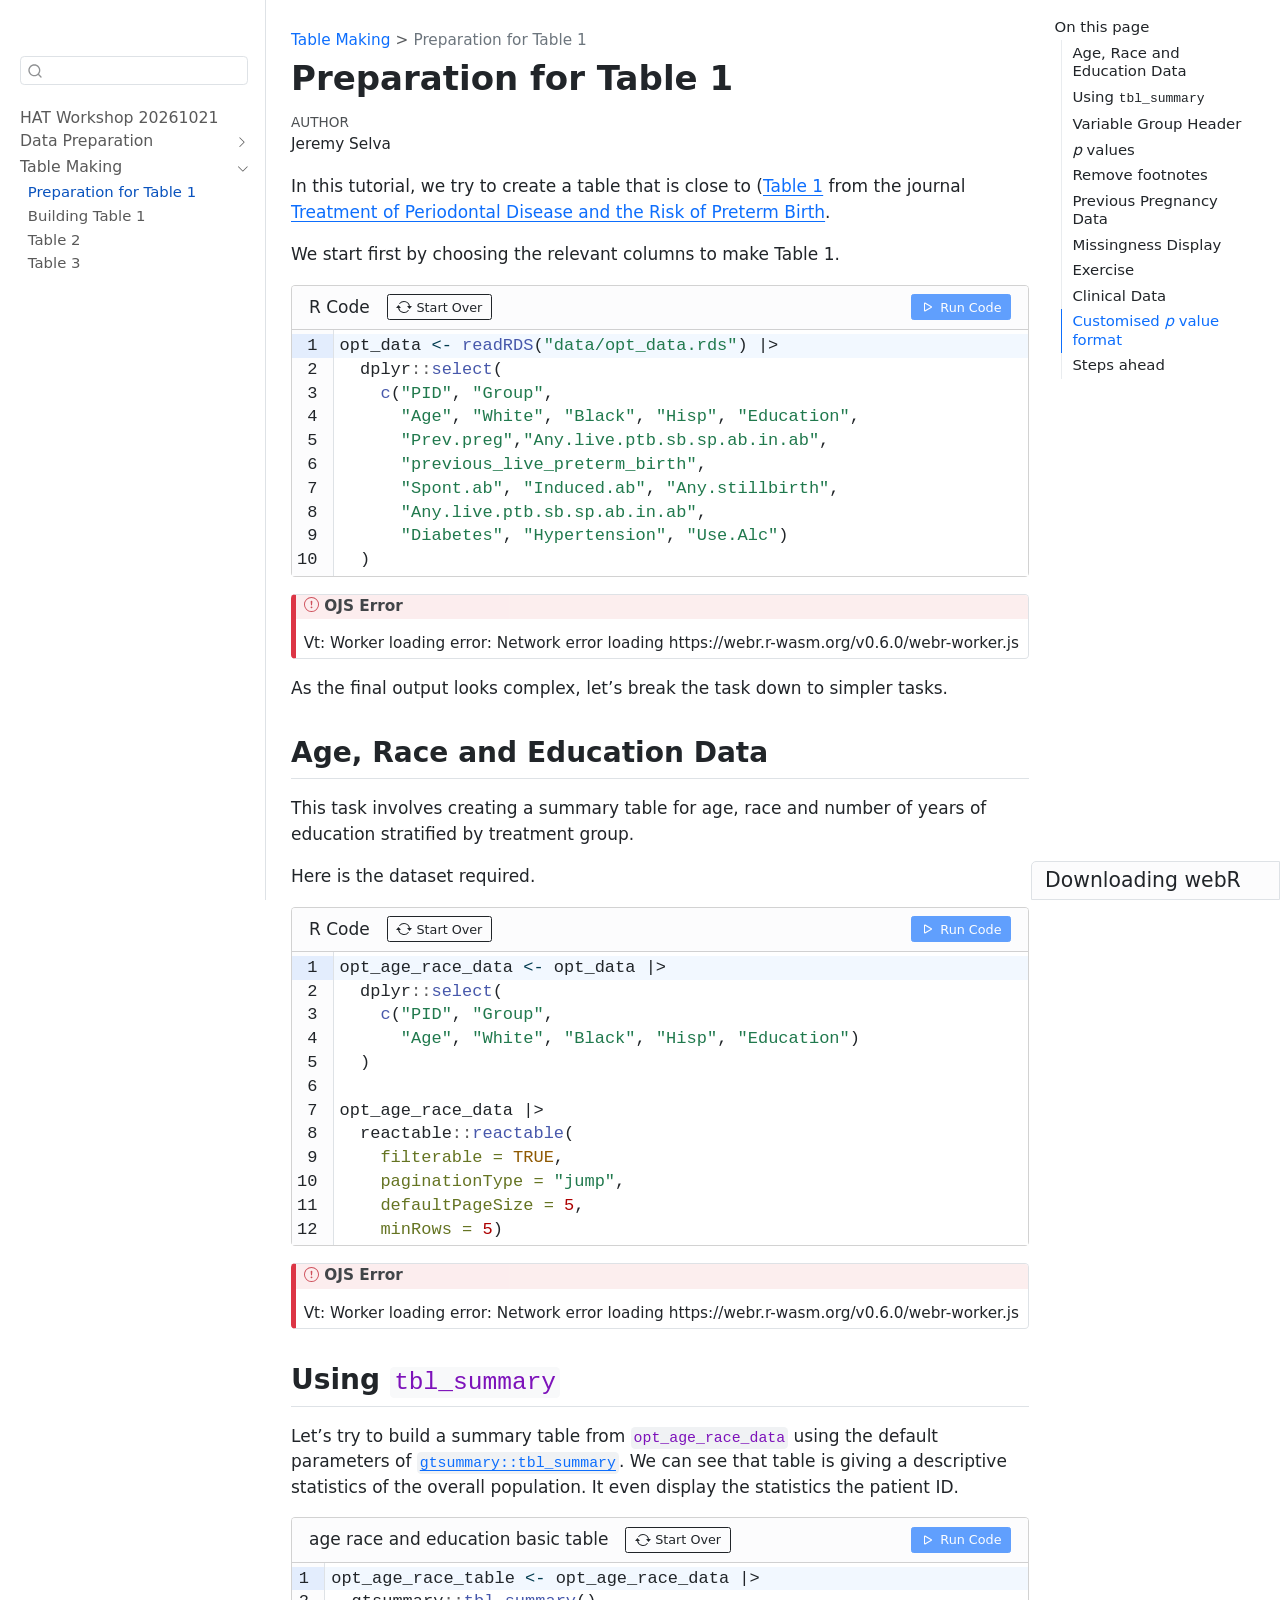
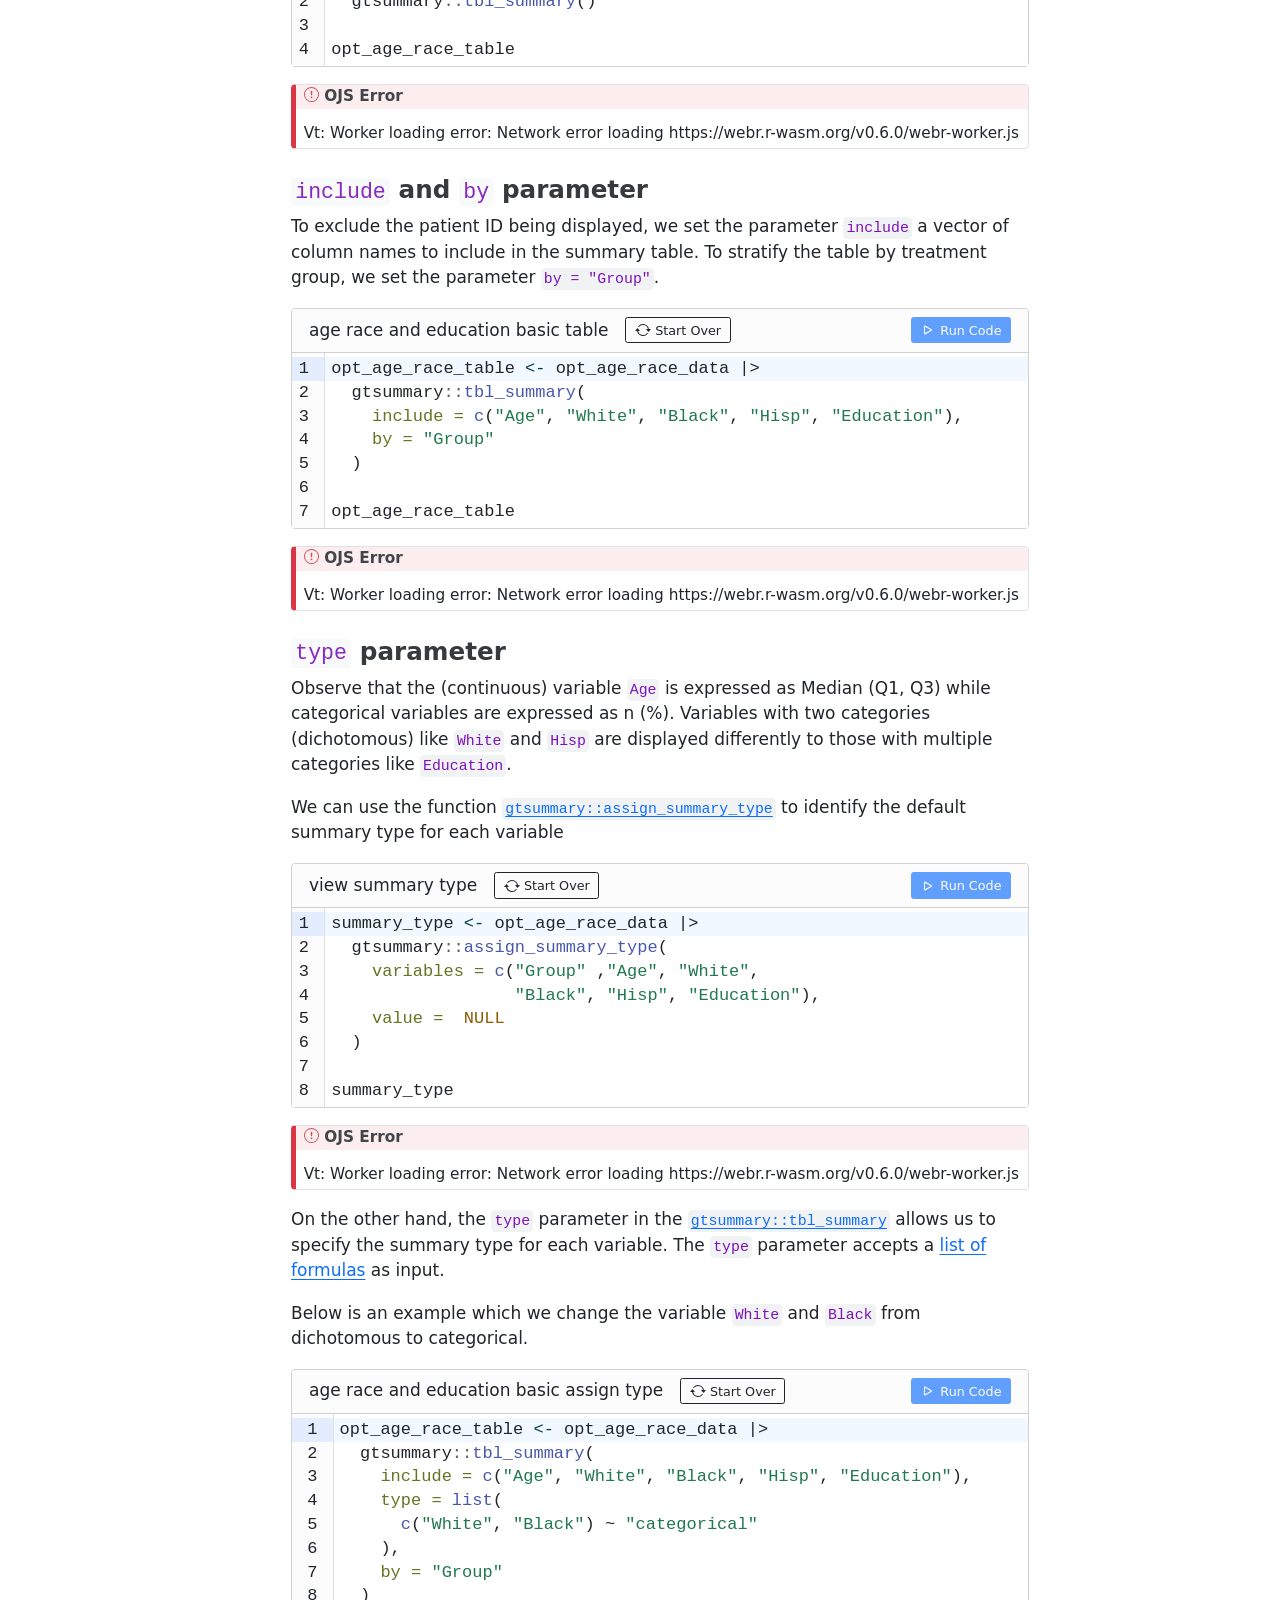
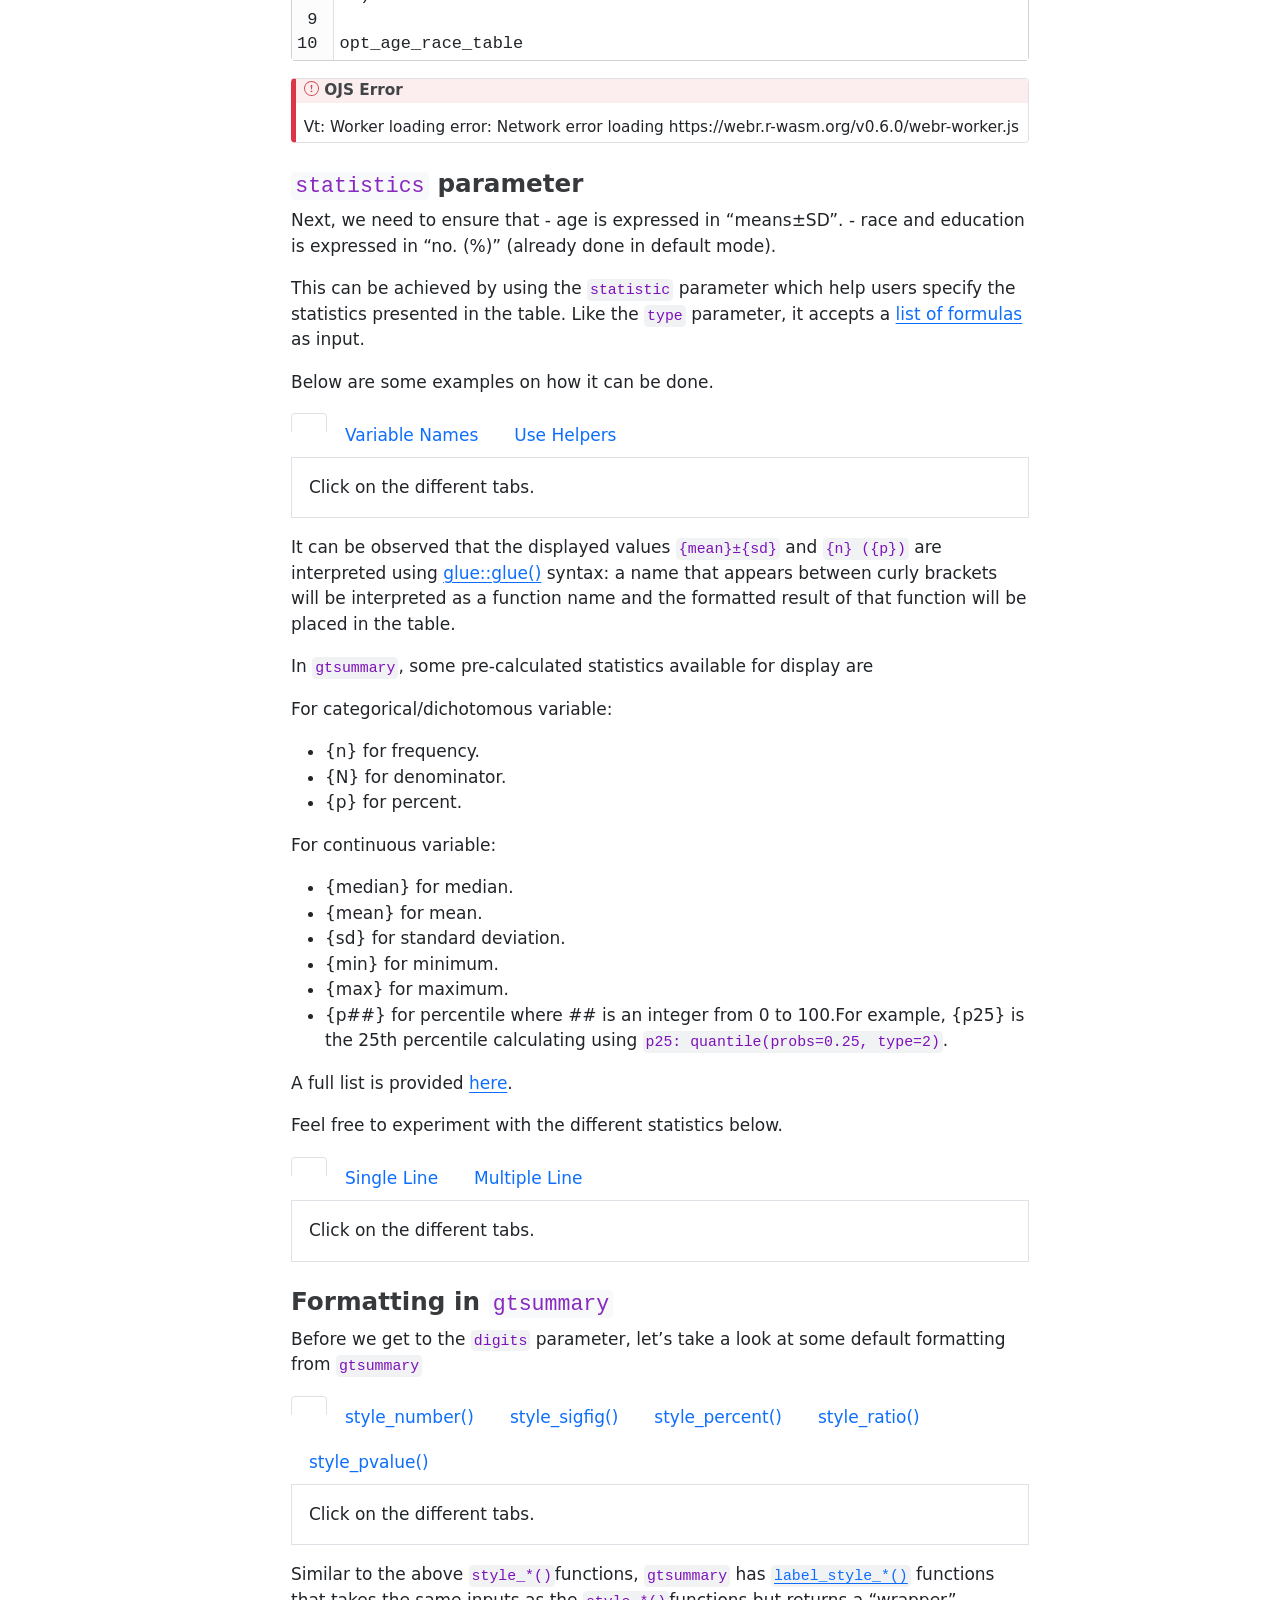
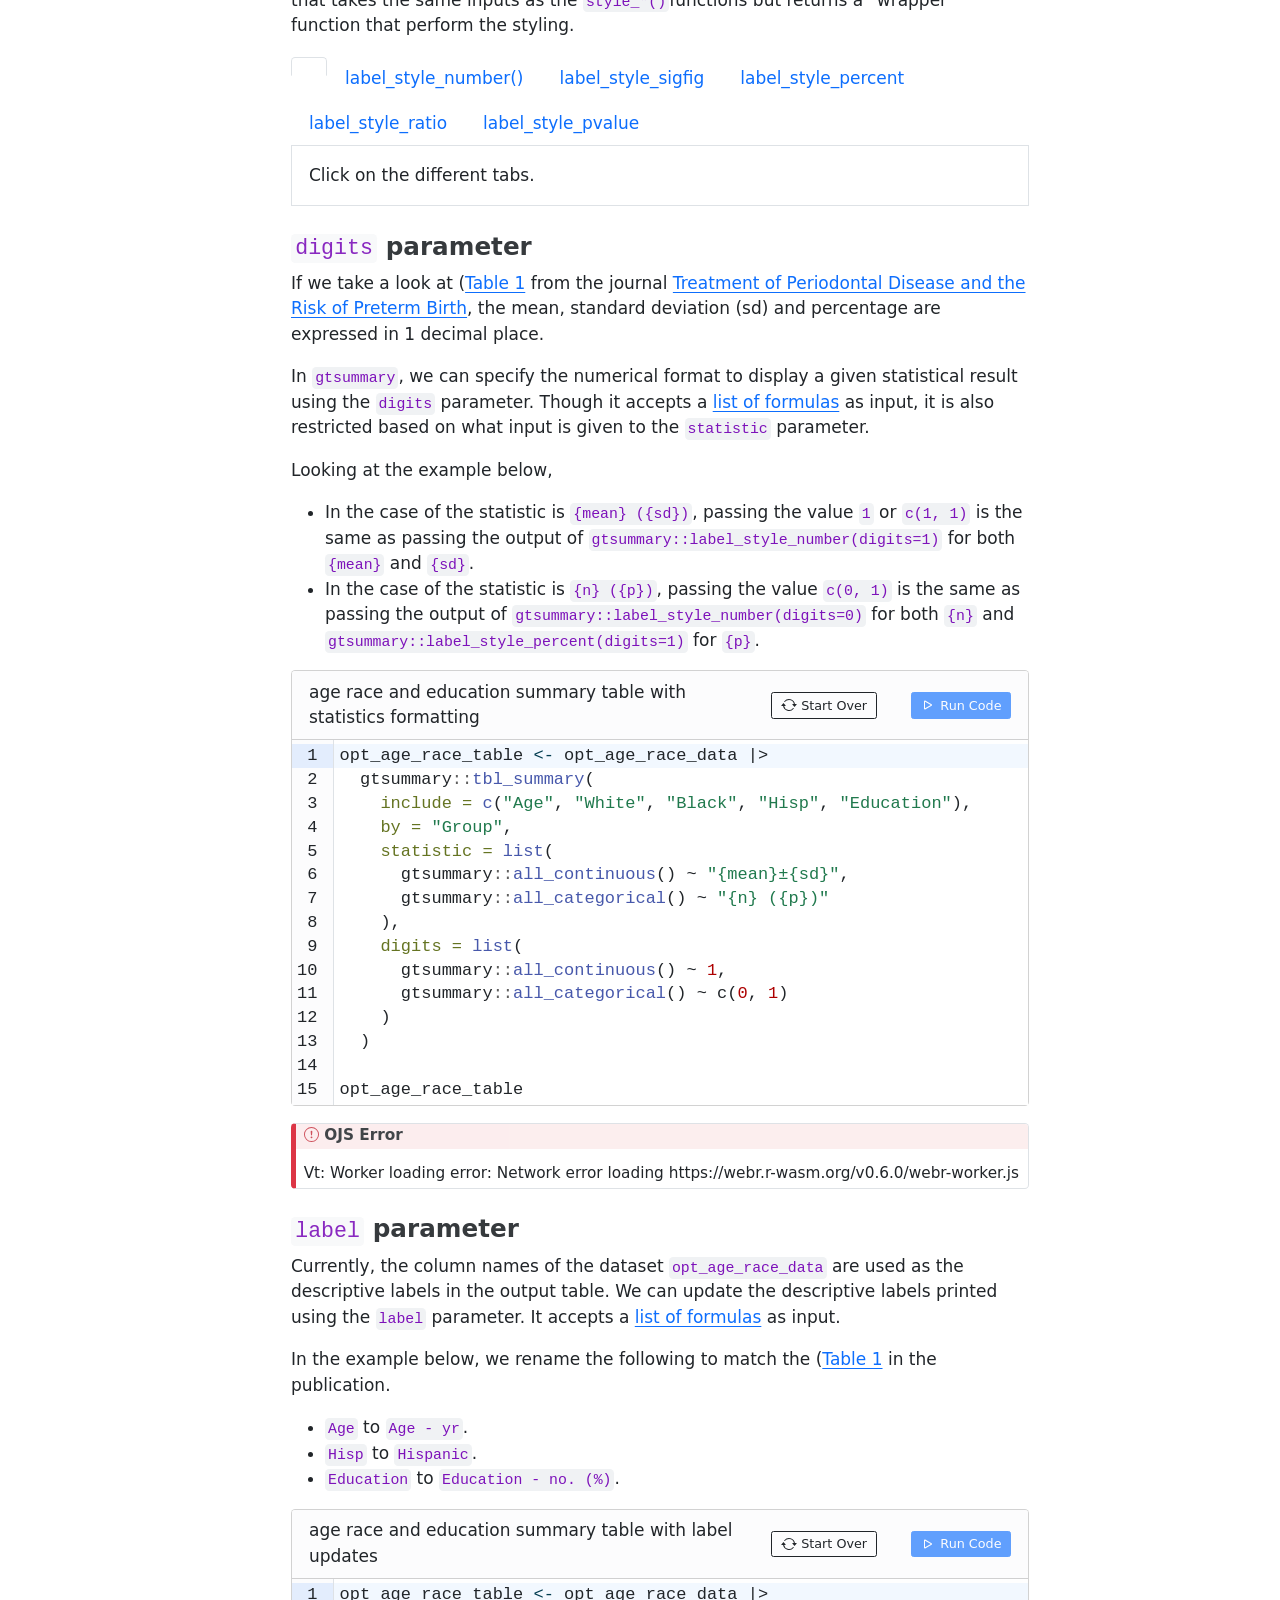
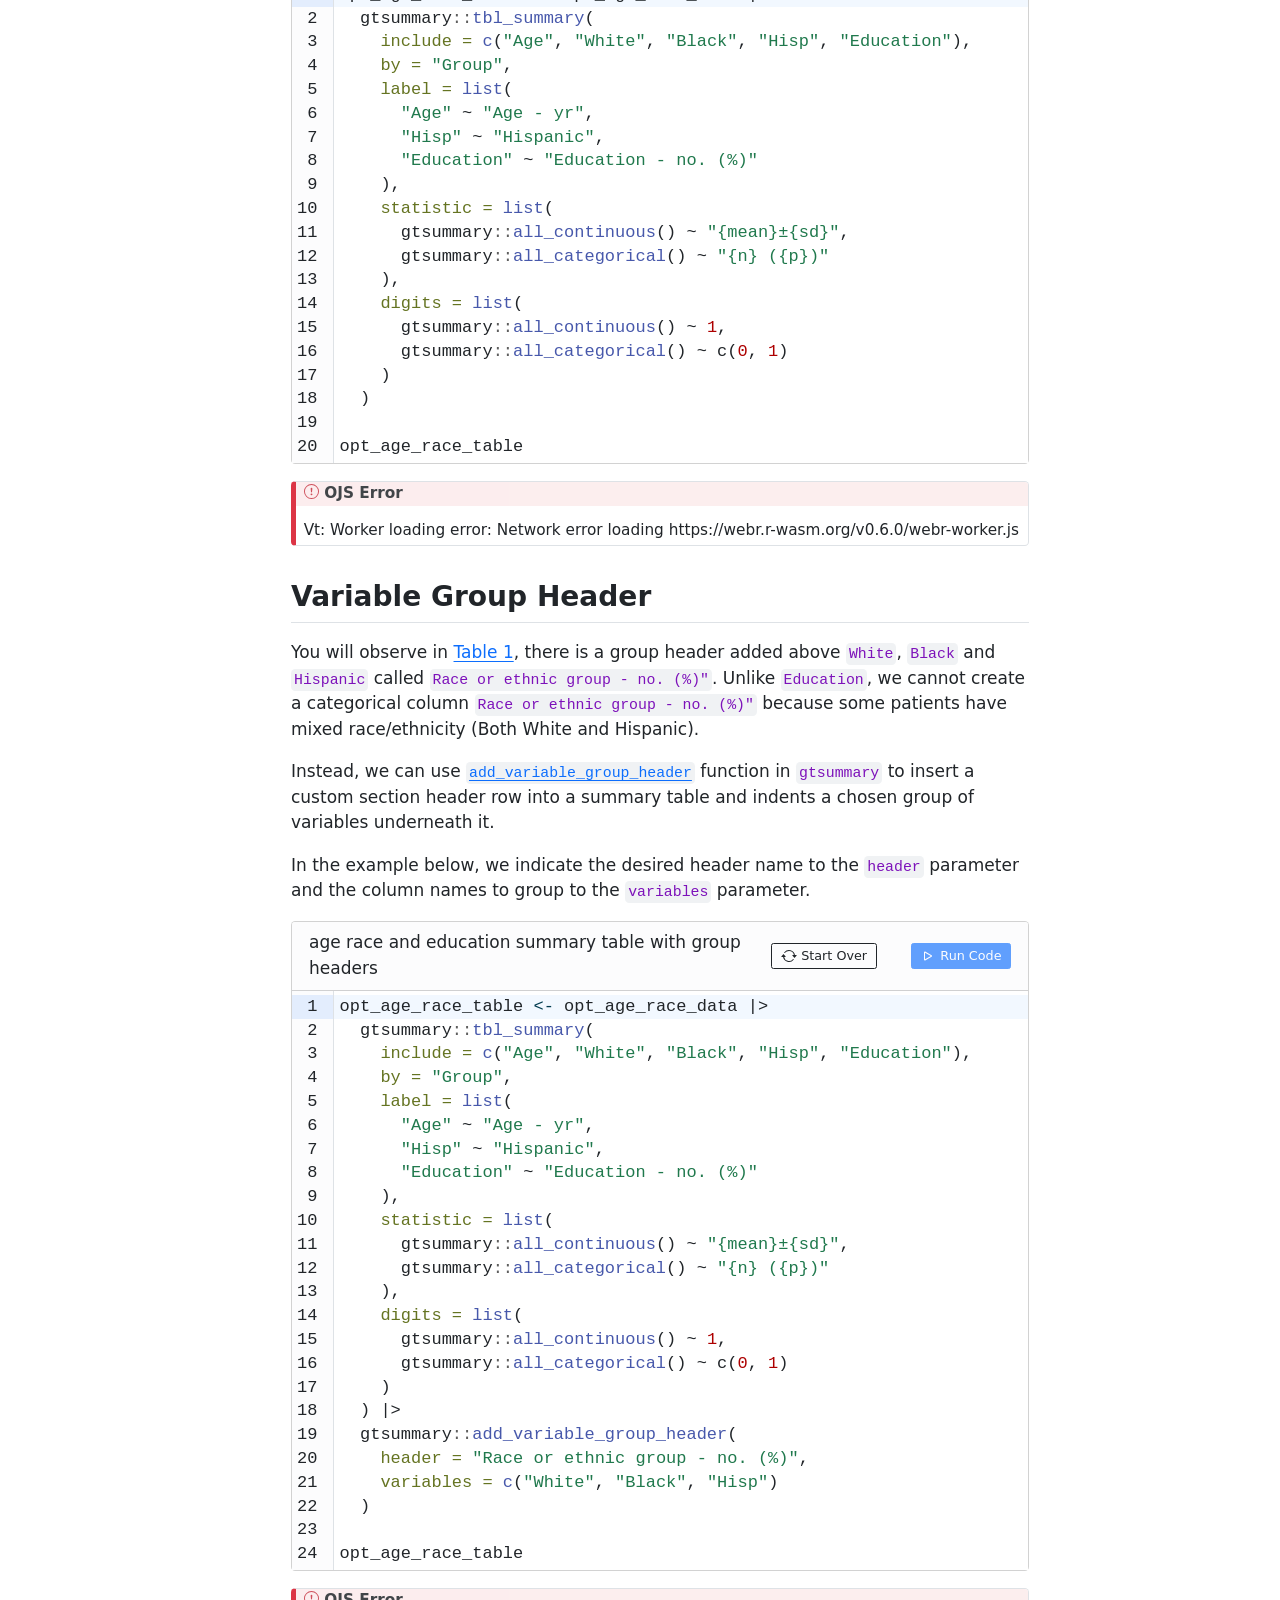
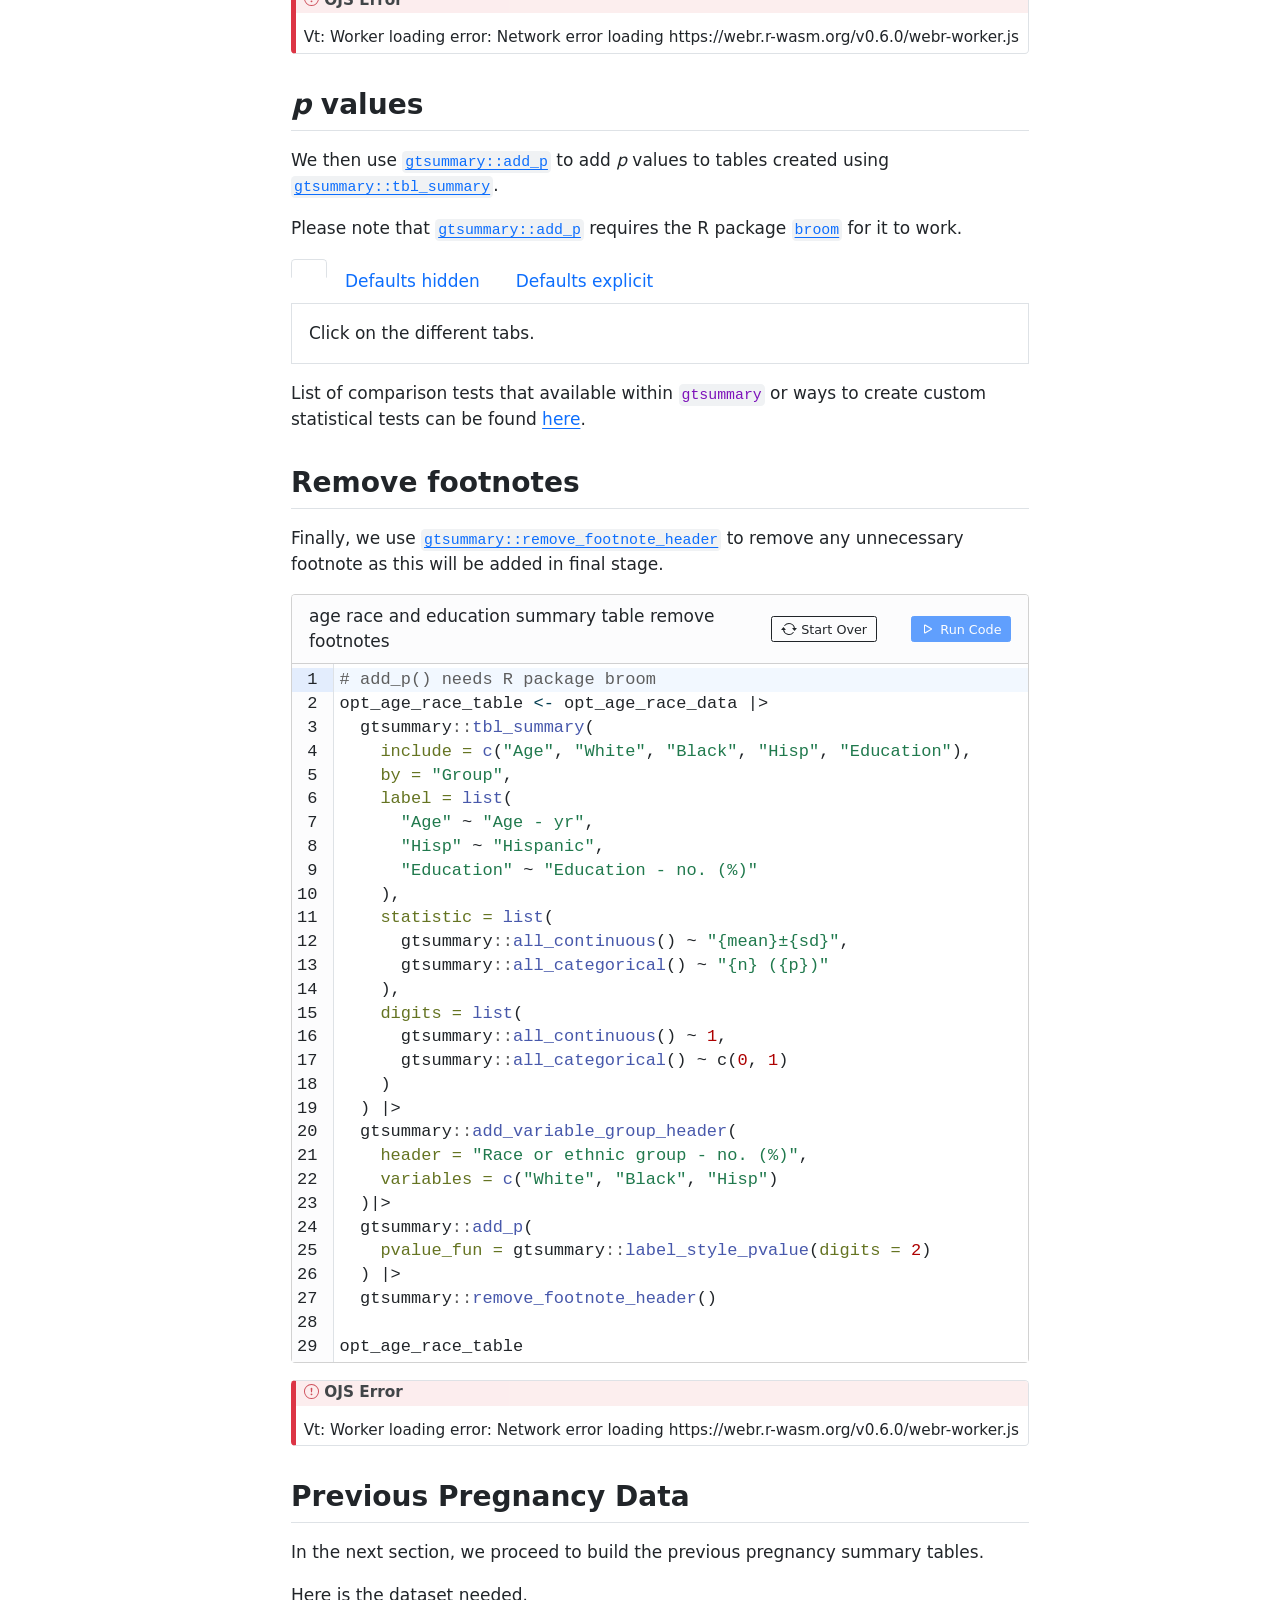
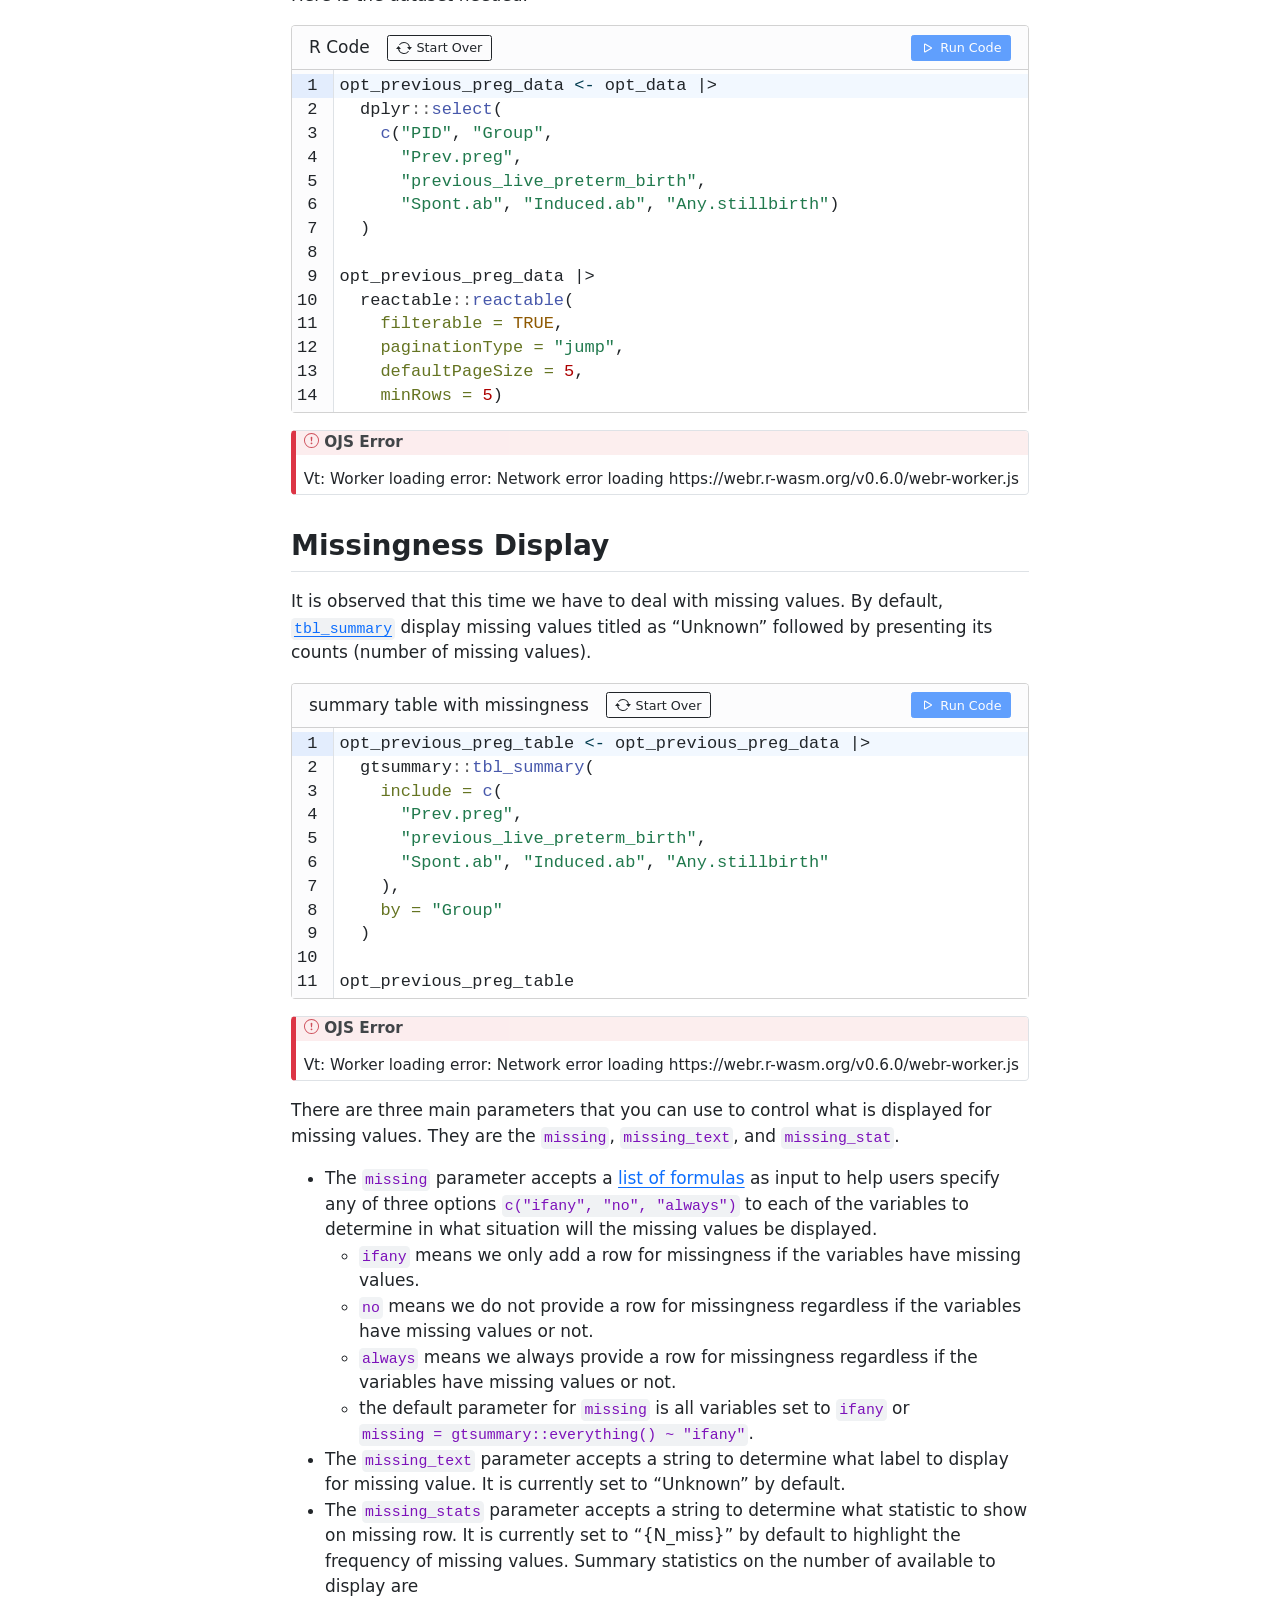
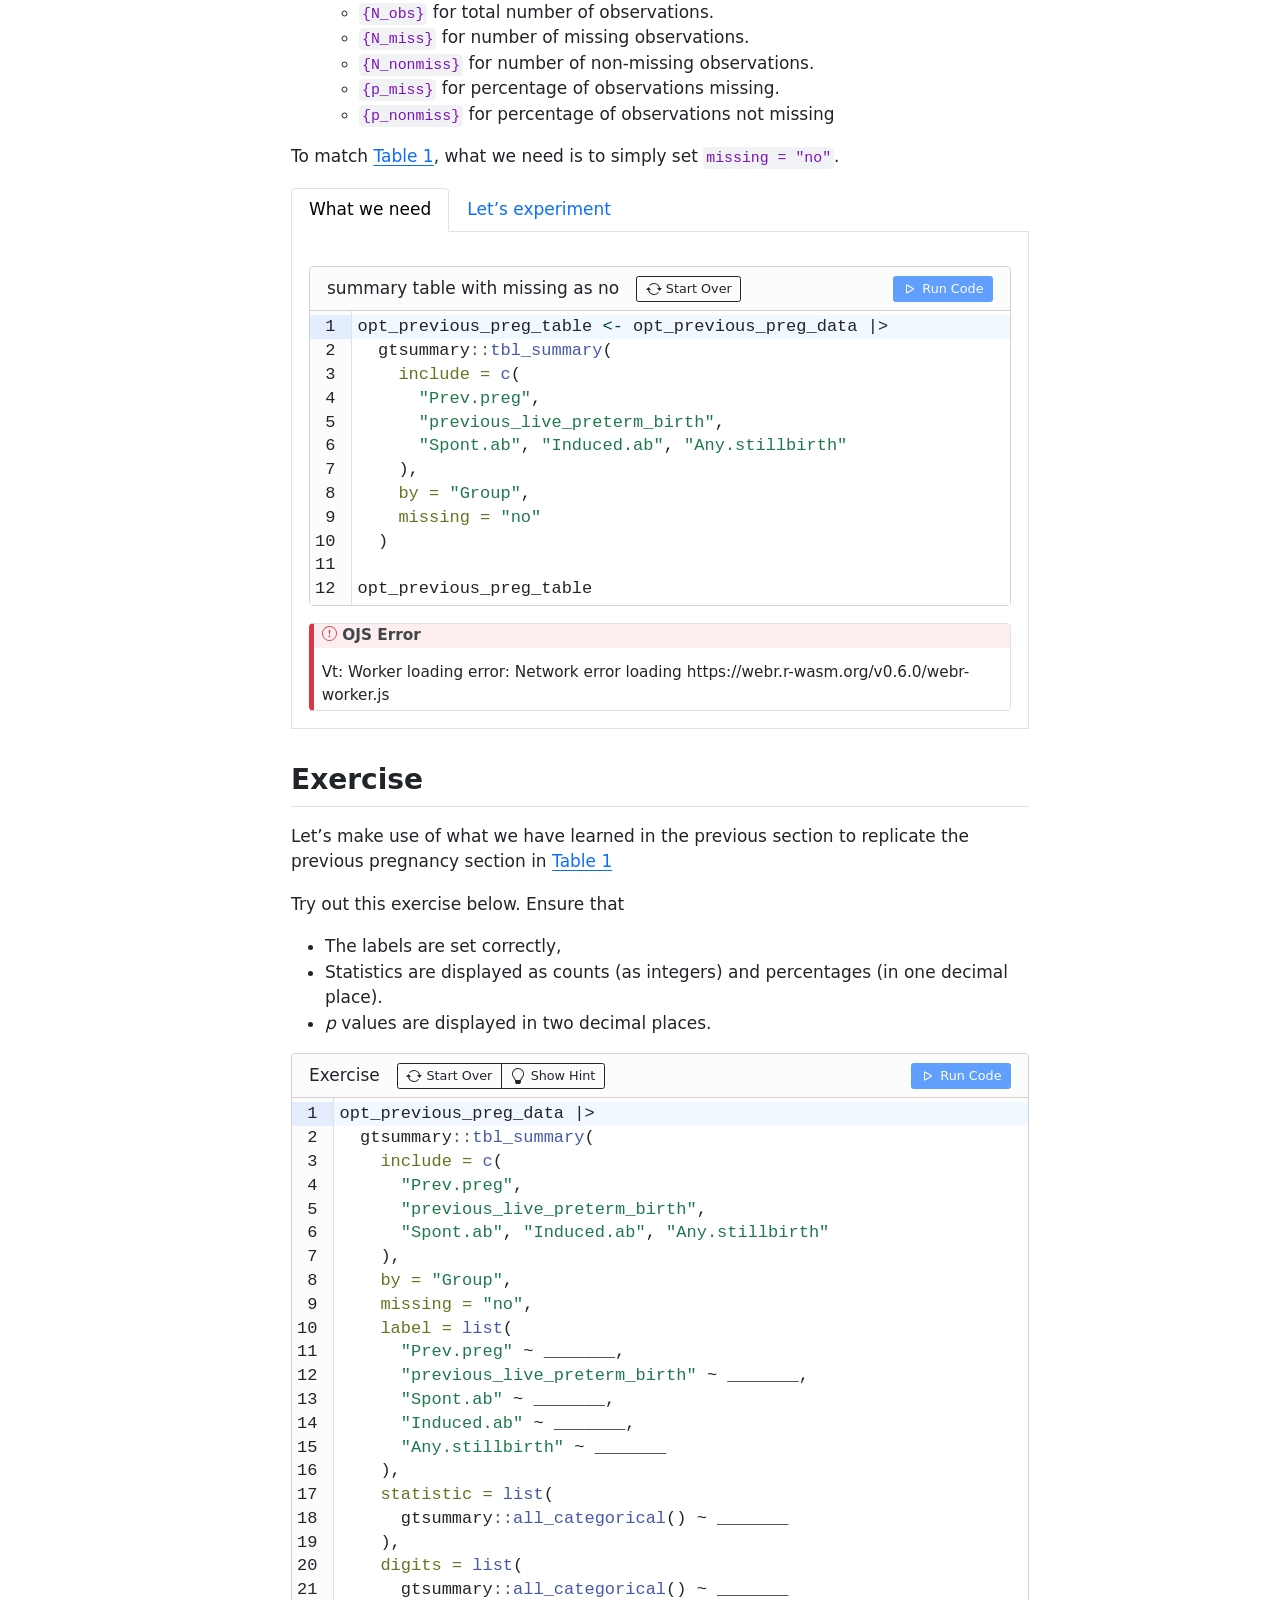
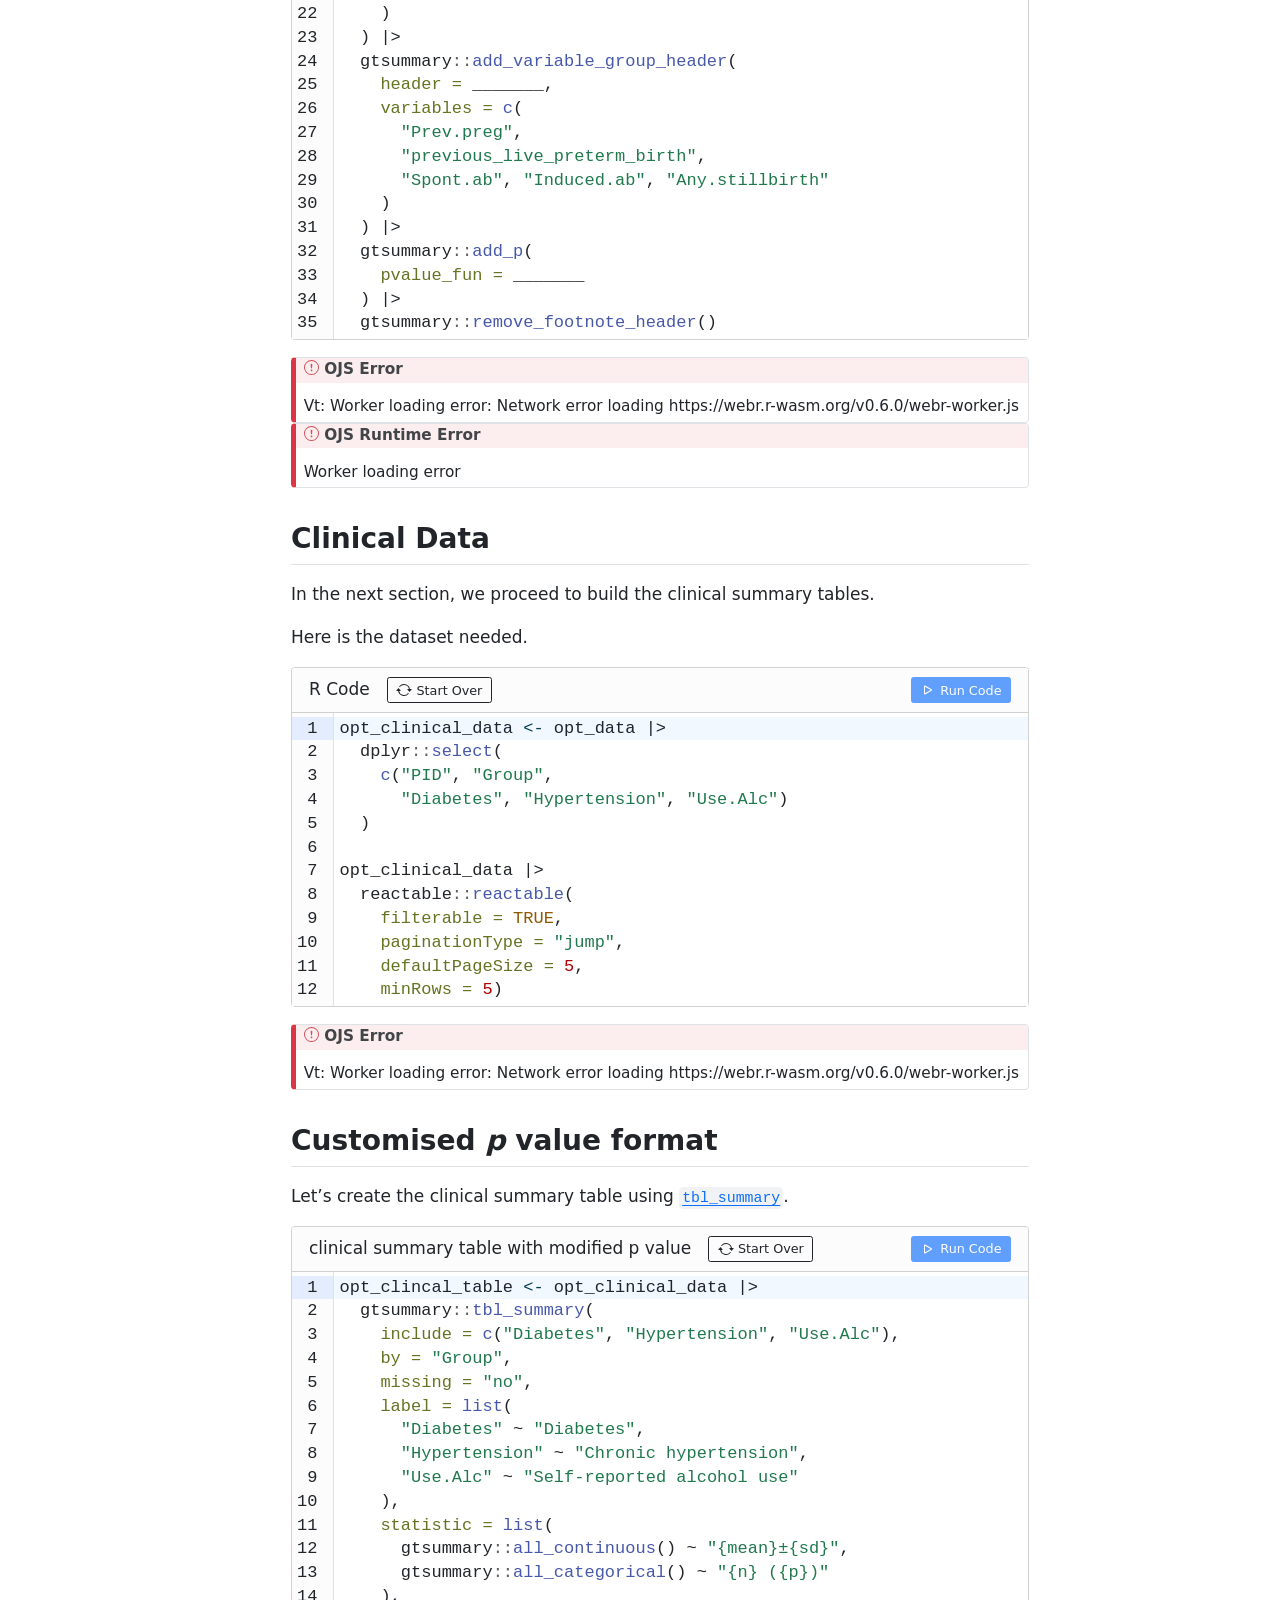
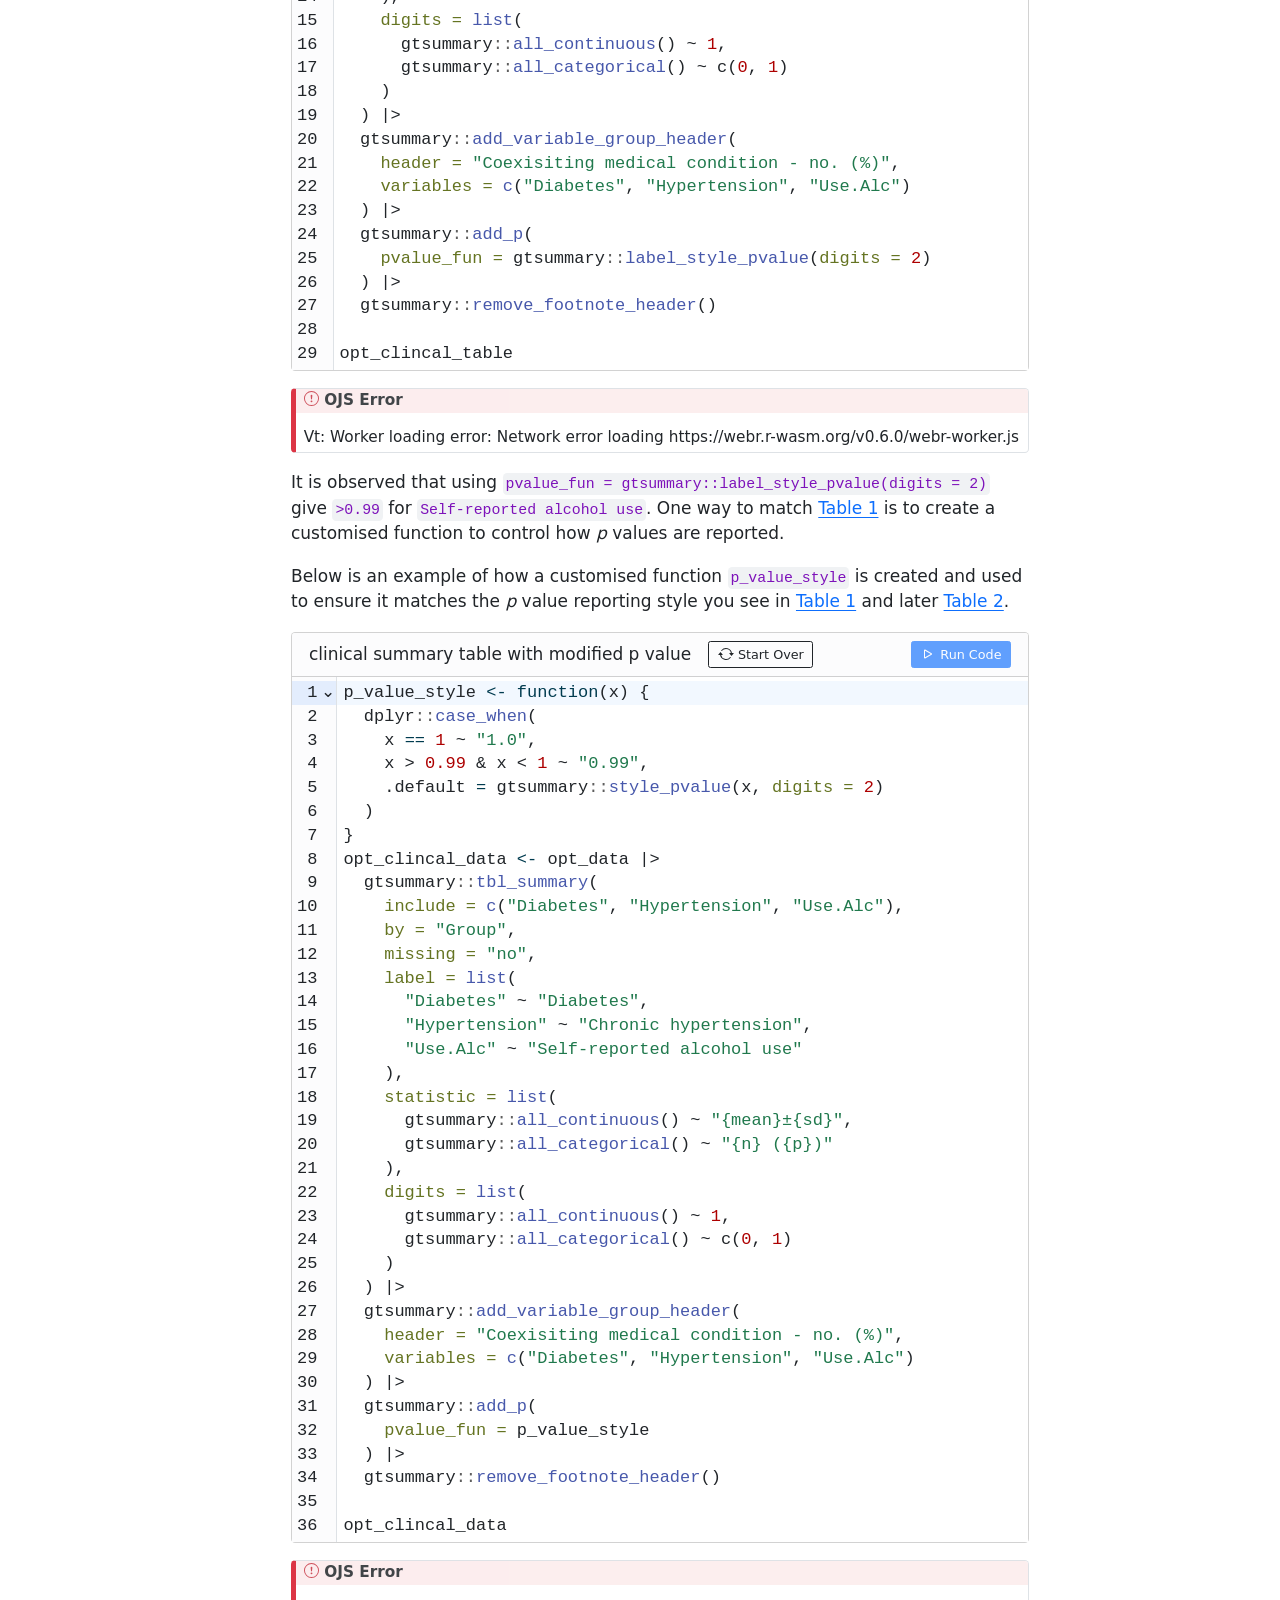
==== docs/table_basic/age_race_edu_table_1.html @ 0d345015 "Update the webpage." ====
<!DOCTYPE html>
<html xmlns="http://www.w3.org/1999/xhtml" lang="en" xml:lang="en"><head>

<meta charset="utf-8">
<meta name="generator" content="quarto-1.8.21">

<meta name="viewport" content="width=device-width, initial-scale=1.0, user-scalable=yes">

<meta name="author" content="Jeremy Selva">

<title>Preparation for Table 1 – HAT Workshop 20261021</title>
<style>
code{white-space: pre-wrap;}
span.smallcaps{font-variant: small-caps;}
div.columns{display: flex; gap: min(4vw, 1.5em);}
div.column{flex: auto; overflow-x: auto;}
div.hanging-indent{margin-left: 1.5em; text-indent: -1.5em;}
ul.task-list{list-style: none;}
ul.task-list li input[type="checkbox"] {
  width: 0.8em;
  margin: 0 0.8em 0.2em -1em; /* quarto-specific, see https://github.com/quarto-dev/quarto-cli/issues/4556 */ 
  vertical-align: middle;
}
/* CSS for syntax highlighting */
html { -webkit-text-size-adjust: 100%; }
pre > code.sourceCode { white-space: pre; position: relative; }
pre > code.sourceCode > span { display: inline-block; line-height: 1.25; }
pre > code.sourceCode > span:empty { height: 1.2em; }
.sourceCode { overflow: visible; }
code.sourceCode > span { color: inherit; text-decoration: inherit; }
div.sourceCode { margin: 1em 0; }
pre.sourceCode { margin: 0; }
@media screen {
div.sourceCode { overflow: auto; }
}
@media print {
pre > code.sourceCode { white-space: pre-wrap; }
pre > code.sourceCode > span { text-indent: -5em; padding-left: 5em; }
}
pre.numberSource code
  { counter-reset: source-line 0; }
pre.numberSource code > span
  { position: relative; left: -4em; counter-increment: source-line; }
pre.numberSource code > span > a:first-child::before
  { content: counter(source-line);
    position: relative; left: -1em; text-align: right; vertical-align: baseline;
    border: none; display: inline-block;
    -webkit-touch-callout: none; -webkit-user-select: none;
    -khtml-user-select: none; -moz-user-select: none;
    -ms-user-select: none; user-select: none;
    padding: 0 4px; width: 4em;
  }
pre.numberSource { margin-left: 3em;  padding-left: 4px; }
div.sourceCode
  {   }
@media screen {
pre > code.sourceCode > span > a:first-child::before { text-decoration: underline; }
}
</style>


<script src="../site_libs/quarto-nav/quarto-nav.js"></script>
<script src="../site_libs/quarto-nav/headroom.min.js"></script>
<script src="../site_libs/clipboard/clipboard.min.js"></script>
<script src="../site_libs/quarto-search/autocomplete.umd.js"></script>
<script src="../site_libs/quarto-search/fuse.min.js"></script>
<script src="../site_libs/quarto-search/quarto-search.js"></script>
<meta name="quarto:offset" content="../">
<link href="../table_basic/table_1.html" rel="next">
<link href="../table_basic/prep_data.html" rel="prev">
<script src="../site_libs/quarto-html/quarto.js" type="module"></script>
<script src="../site_libs/quarto-html/tabsets/tabsets.js" type="module"></script>
<script src="../site_libs/quarto-html/axe/axe-check.js" type="module"></script>
<script src="../site_libs/quarto-html/popper.min.js"></script>
<script src="../site_libs/quarto-html/tippy.umd.min.js"></script>
<script src="../site_libs/quarto-html/anchor.min.js"></script>
<link href="../site_libs/quarto-html/tippy.css" rel="stylesheet">
<link href="../site_libs/quarto-html/quarto-syntax-highlighting-ea1d7ac60288e0f1efdbc993fd8432ae.css" rel="stylesheet" id="quarto-text-highlighting-styles">
<script src="../site_libs/bootstrap/bootstrap.min.js"></script>
<link href="../site_libs/bootstrap/bootstrap-icons.css" rel="stylesheet">
<link href="../site_libs/bootstrap/bootstrap-71f74fb38ba799e0c52a7ee3500dc36a.min.css" rel="stylesheet" append-hash="true" id="quarto-bootstrap" data-mode="light">
<script src="../site_libs/quarto-contrib/live-runtime/live-runtime.js" type="module"></script>
<link href="../site_libs/quarto-contrib/live-runtime/live-runtime.css" rel="stylesheet">
<script id="quarto-search-options" type="application/json">{
  "location": "sidebar",
  "copy-button": false,
  "collapse-after": 3,
  "panel-placement": "start",
  "type": "textbox",
  "limit": 50,
  "keyboard-shortcut": [
    "f",
    "/",
    "s"
  ],
  "show-item-context": false,
  "language": {
    "search-no-results-text": "No results",
    "search-matching-documents-text": "matching documents",
    "search-copy-link-title": "Copy link to search",
    "search-hide-matches-text": "Hide additional matches",
    "search-more-match-text": "more match in this document",
    "search-more-matches-text": "more matches in this document",
    "search-clear-button-title": "Clear",
    "search-text-placeholder": "",
    "search-detached-cancel-button-title": "Cancel",
    "search-submit-button-title": "Submit",
    "search-label": "Search"
  }
}</script>
<script type="module" src="../site_libs/quarto-ojs/quarto-ojs-runtime.js"></script>
<link href="../site_libs/quarto-ojs/quarto-ojs.css" rel="stylesheet">


<link rel="stylesheet" href="../styles.css">
</head>

<body class="nav-sidebar docked quarto-light">

<div id="quarto-search-results"></div>
  <header id="quarto-header" class="headroom fixed-top">
  <nav class="quarto-secondary-nav">
    <div class="container-fluid d-flex">
      <button type="button" class="quarto-btn-toggle btn" data-bs-toggle="collapse" role="button" data-bs-target=".quarto-sidebar-collapse-item" aria-controls="quarto-sidebar" aria-expanded="false" aria-label="Toggle sidebar navigation" onclick="if (window.quartoToggleHeadroom) { window.quartoToggleHeadroom(); }">
        <i class="bi bi-layout-text-sidebar-reverse"></i>
      </button>
        <nav class="quarto-page-breadcrumbs" aria-label="breadcrumb"><ol class="breadcrumb"><li class="breadcrumb-item"><a href="../table_basic/age_race_edu_table_1.html">Table Making</a></li><li class="breadcrumb-item"><a href="../table_basic/age_race_edu_table_1.html">Preparation for Table 1</a></li></ol></nav>
        <a class="flex-grow-1" role="navigation" data-bs-toggle="collapse" data-bs-target=".quarto-sidebar-collapse-item" aria-controls="quarto-sidebar" aria-expanded="false" aria-label="Toggle sidebar navigation" onclick="if (window.quartoToggleHeadroom) { window.quartoToggleHeadroom(); }">      
        </a>
      <button type="button" class="btn quarto-search-button" aria-label="Search" onclick="window.quartoOpenSearch();">
        <i class="bi bi-search"></i>
      </button>
    </div>
  </nav>
</header>
<!-- content -->
<div id="quarto-content" class="quarto-container page-columns page-rows-contents page-layout-article">
<!-- sidebar -->
  <nav id="quarto-sidebar" class="sidebar collapse collapse-horizontal quarto-sidebar-collapse-item sidebar-navigation docked overflow-auto">
    <div class="pt-lg-2 mt-2 text-left sidebar-header">
      <a href="../index.html" class="sidebar-logo-link">
      </a>
      </div>
        <div class="mt-2 flex-shrink-0 align-items-center">
        <div class="sidebar-search">
        <div id="quarto-search" class="" title="Search"></div>
        </div>
        </div>
    <div class="sidebar-menu-container"> 
    <ul class="list-unstyled mt-1">
        <li class="sidebar-item">
  <div class="sidebar-item-container"> 
  <a href="../index.html" class="sidebar-item-text sidebar-link">
 <span class="menu-text">HAT Workshop 20261021</span></a>
  </div>
</li>
        <li class="sidebar-item sidebar-item-section">
      <div class="sidebar-item-container"> 
            <a class="sidebar-item-text sidebar-link text-start collapsed" data-bs-toggle="collapse" data-bs-target="#quarto-sidebar-section-1" role="navigation" aria-expanded="false">
 <span class="menu-text">Data Preparation</span></a>
          <a class="sidebar-item-toggle text-start collapsed" data-bs-toggle="collapse" data-bs-target="#quarto-sidebar-section-1" role="navigation" aria-expanded="false" aria-label="Toggle section">
            <i class="bi bi-chevron-right ms-2"></i>
          </a> 
      </div>
      <ul id="quarto-sidebar-section-1" class="collapse list-unstyled sidebar-section depth1 ">  
          <li class="sidebar-item">
  <div class="sidebar-item-container"> 
  <a href="../table_basic/prep_data.html" class="sidebar-item-text sidebar-link">
 <span class="menu-text">Cleaning Obstetrics and Periodontal Therapy Dataset</span></a>
  </div>
</li>
      </ul>
  </li>
        <li class="sidebar-item sidebar-item-section">
      <div class="sidebar-item-container"> 
            <a class="sidebar-item-text sidebar-link text-start" data-bs-toggle="collapse" data-bs-target="#quarto-sidebar-section-2" role="navigation" aria-expanded="true">
 <span class="menu-text">Table Making</span></a>
          <a class="sidebar-item-toggle text-start" data-bs-toggle="collapse" data-bs-target="#quarto-sidebar-section-2" role="navigation" aria-expanded="true" aria-label="Toggle section">
            <i class="bi bi-chevron-right ms-2"></i>
          </a> 
      </div>
      <ul id="quarto-sidebar-section-2" class="collapse list-unstyled sidebar-section depth1 show">  
          <li class="sidebar-item">
  <div class="sidebar-item-container"> 
  <a href="../table_basic/age_race_edu_table_1.html" class="sidebar-item-text sidebar-link active">
 <span class="menu-text">Preparation for Table 1</span></a>
  </div>
</li>
          <li class="sidebar-item">
  <div class="sidebar-item-container"> 
  <a href="../table_basic/table_1.html" class="sidebar-item-text sidebar-link">
 <span class="menu-text">Building Table 1</span></a>
  </div>
</li>
          <li class="sidebar-item">
  <div class="sidebar-item-container"> 
  <a href="../table_basic/table_2.html" class="sidebar-item-text sidebar-link">
 <span class="menu-text">Table 2</span></a>
  </div>
</li>
          <li class="sidebar-item">
  <div class="sidebar-item-container"> 
  <a href="../table_basic/table_3.html" class="sidebar-item-text sidebar-link">
 <span class="menu-text">Table 3</span></a>
  </div>
</li>
      </ul>
  </li>
    </ul>
    </div>
</nav>
<div id="quarto-sidebar-glass" class="quarto-sidebar-collapse-item" data-bs-toggle="collapse" data-bs-target=".quarto-sidebar-collapse-item"></div>
<!-- margin-sidebar -->
    <div id="quarto-margin-sidebar" class="sidebar margin-sidebar">
        <nav id="TOC" role="doc-toc" class="toc-active">
    <h2 id="toc-title">On this page</h2>
   
  <ul>
  <li><a href="#age-race-and-education-data" id="toc-age-race-and-education-data" class="nav-link active" data-scroll-target="#age-race-and-education-data">Age, Race and Education Data</a></li>
  <li><a href="#using-tbl_summary" id="toc-using-tbl_summary" class="nav-link" data-scroll-target="#using-tbl_summary">Using <code>tbl_summary</code></a>
  <ul class="collapse">
  <li><a href="#include-and-by-parameter" id="toc-include-and-by-parameter" class="nav-link" data-scroll-target="#include-and-by-parameter"><code>include</code> and <code>by</code> parameter</a></li>
  <li><a href="#type-parameter" id="toc-type-parameter" class="nav-link" data-scroll-target="#type-parameter"><code>type</code> parameter</a></li>
  <li><a href="#statistics-parameter" id="toc-statistics-parameter" class="nav-link" data-scroll-target="#statistics-parameter"><code>statistics</code> parameter</a></li>
  <li><a href="#formatting-in-gtsummary" id="toc-formatting-in-gtsummary" class="nav-link" data-scroll-target="#formatting-in-gtsummary">Formatting in <code>gtsummary</code></a></li>
  <li><a href="#digits-parameter" id="toc-digits-parameter" class="nav-link" data-scroll-target="#digits-parameter"><code>digits</code> parameter</a></li>
  <li><a href="#label-parameter" id="toc-label-parameter" class="nav-link" data-scroll-target="#label-parameter"><code>label</code> parameter</a></li>
  </ul></li>
  <li><a href="#variable-group-header" id="toc-variable-group-header" class="nav-link" data-scroll-target="#variable-group-header">Variable Group Header</a></li>
  <li><a href="#p-values" id="toc-p-values" class="nav-link" data-scroll-target="#p-values"><em>p</em> values</a></li>
  <li><a href="#remove-footnotes" id="toc-remove-footnotes" class="nav-link" data-scroll-target="#remove-footnotes">Remove footnotes</a></li>
  <li><a href="#previous-pregnancy-data" id="toc-previous-pregnancy-data" class="nav-link" data-scroll-target="#previous-pregnancy-data">Previous Pregnancy Data</a></li>
  <li><a href="#missingness-display" id="toc-missingness-display" class="nav-link" data-scroll-target="#missingness-display">Missingness Display</a></li>
  <li><a href="#exercise" id="toc-exercise" class="nav-link" data-scroll-target="#exercise">Exercise</a></li>
  <li><a href="#clinical-data" id="toc-clinical-data" class="nav-link" data-scroll-target="#clinical-data">Clinical Data</a></li>
  <li><a href="#customised-p-value-format" id="toc-customised-p-value-format" class="nav-link" data-scroll-target="#customised-p-value-format">Customised <em>p</em> value format</a></li>
  <li><a href="#steps-ahead" id="toc-steps-ahead" class="nav-link" data-scroll-target="#steps-ahead">Steps ahead</a></li>
  </ul>
</nav>
    </div>
<!-- main -->
<main class="content" id="quarto-document-content">

<header id="title-block-header" class="quarto-title-block default"><nav class="quarto-page-breadcrumbs quarto-title-breadcrumbs d-none d-lg-block" aria-label="breadcrumb"><ol class="breadcrumb"><li class="breadcrumb-item"><a href="../table_basic/age_race_edu_table_1.html">Table Making</a></li><li class="breadcrumb-item"><a href="../table_basic/age_race_edu_table_1.html">Preparation for Table 1</a></li></ol></nav>
<div class="quarto-title">
<h1 class="title">Preparation for Table 1</h1>
</div>



<div class="quarto-title-meta">

    <div>
    <div class="quarto-title-meta-heading">Author</div>
    <div class="quarto-title-meta-contents">
             <p>Jeremy Selva </p>
          </div>
  </div>
    
  
    
  </div>
  


</header>


<p>In this tutorial, we try to create a table that is close to (<a href="https://www.nejm.org/cms/10.1056/NEJMoa062249/asset/c676621f-111e-4299-a7a3-082bbe922f9a/assets/images/large/nejmoa062249_t1.jpg" target="_blank">Table 1</a> from the journal <a href="https://www.nejm.org/doi/full/10.1056/NEJMoa062249" target="_blank">Treatment of Periodontal Disease and the Risk of Preterm Birth</a>.</p>
<p>We start first by choosing the relevant columns to make Table 1.</p>
<div class="cell" data-envir="setup_table_1" data-autorun="true">
<div>
<div id="webr-1" class="exercise-cell">

</div>
<script type="webr-1-contents">
[base64]
</script>
</div>
</div>
<p>As the final output looks complex, let’s break the task down to simpler tasks.</p>
<section id="age-race-and-education-data" class="level2">
<h2 class="anchored" data-anchor-id="age-race-and-education-data">Age, Race and Education Data</h2>
<p>This task involves creating a summary table for age, race and number of years of education stratified by treatment group.</p>
<p>Here is the dataset required.</p>
<div class="cell" data-envir="setup_table_1" data-autorun="true">
<div>
<div id="webr-2" class="exercise-cell">

</div>
<script type="webr-2-contents">
[base64]
</script>
</div>
</div>
</section>
<section id="using-tbl_summary" class="level2">
<h2 class="anchored" data-anchor-id="using-tbl_summary">Using <code>tbl_summary</code></h2>
<p>Let’s try to build a summary table from <code>opt_age_race_data</code> using the default parameters of <a href="https://www.danieldsjoberg.com/gtsummary/reference/tbl_summary.html" target="_blank"><code>gtsummary::tbl_summary</code></a>. We can see that table is giving a descriptive statistics of the overall population. It even display the statistics the patient ID.</p>
<div class="cell" data-caption="age race and education basic table" data-envir="setup_table_1">
<div>
<div id="webr-3" class="exercise-cell">

</div>
<script type="webr-3-contents">
[base64]
</script>
</div>
</div>
<section id="include-and-by-parameter" class="level3">
<h3 class="anchored" data-anchor-id="include-and-by-parameter"><code>include</code> and <code>by</code> parameter</h3>
<p>To exclude the patient ID being displayed, we set the parameter <code>include</code> a vector of column names to include in the summary table. To stratify the table by treatment group, we set the parameter <code>by = "Group"</code>.</p>
<div class="cell" data-caption="age race and education basic table" data-envir="setup_table_1">
<div>
<div id="webr-4" class="exercise-cell">

</div>
<script type="webr-4-contents">
[base64]
</script>
</div>
</div>
</section>
<section id="type-parameter" class="level3">
<h3 class="anchored" data-anchor-id="type-parameter"><code>type</code> parameter</h3>
<p>Observe that the (continuous) variable <code>Age</code> is expressed as Median (Q1, Q3) while categorical variables are expressed as n (%). Variables with two categories (dichotomous) like <code>White</code> and <code>Hisp</code> are displayed differently to those with multiple categories like <code>Education</code>.</p>
<p>We can use the function <a href="https://www.danieldsjoberg.com/gtsummary/reference/assign_summary_type.html" target="_blank"><code>gtsummary::assign_summary_type</code></a> to identify the default summary type for each variable</p>
<div class="cell" data-caption="view summary type" data-envir="setup_table_1">
<div>
<div id="webr-5" class="exercise-cell">

</div>
<script type="webr-5-contents">
[base64]
</script>
</div>
</div>
<p>On the other hand, the <code>type</code> parameter in the <a href="https://www.danieldsjoberg.com/gtsummary/reference/tbl_summary.html" target="_blank"><code>gtsummary::tbl_summary</code></a> allows us to specify the summary type for each variable. The <code>type</code> parameter accepts a <a href="https://www.danieldsjoberg.com/gtsummary/reference/syntax.html#formula-and-list-selectors" target="_blank">list of formulas</a> as input.</p>
<p>Below is an example which we change the variable <code>White</code> and <code>Black</code> from dichotomous to categorical.</p>
<div class="cell" data-caption="age race and education basic assign type" data-envir="setup_table_1">
<div>
<div id="webr-6" class="exercise-cell">

</div>
<script type="webr-6-contents">
[base64]
</script>
</div>
</div>
</section>
<section id="statistics-parameter" class="level3">
<h3 class="anchored" data-anchor-id="statistics-parameter"><code>statistics</code> parameter</h3>
<p>Next, we need to ensure that - age is expressed in “means±SD”. - race and education is expressed in “no. (%)” (already done in default mode).</p>
<p>This can be achieved by using the <code>statistic</code> parameter which help users specify the statistics presented in the table. Like the <code>type</code> parameter, it accepts a <a href="https://www.danieldsjoberg.com/gtsummary/reference/syntax.html#formula-and-list-selectors" target="_blank">list of formulas</a> as input.</p>
<p>Below are some examples on how it can be done.</p>
<div class="tabset-margin-container"></div><div class="panel-tabset">
<ul class="nav nav-tabs" role="tablist"><li class="nav-item" role="presentation"><a class="nav-link active" id="tabset-1-1-tab" data-bs-toggle="tab" data-bs-target="#tabset-1-1" role="tab" aria-controls="tabset-1-1" aria-selected="true" aria-current="page"></a></li><li class="nav-item" role="presentation"><a class="nav-link" id="tabset-1-2-tab" data-bs-toggle="tab" data-bs-target="#tabset-1-2" role="tab" aria-controls="tabset-1-2" aria-selected="false">Variable Names</a></li><li class="nav-item" role="presentation"><a class="nav-link" id="tabset-1-3-tab" data-bs-toggle="tab" data-bs-target="#tabset-1-3" role="tab" aria-controls="tabset-1-3" aria-selected="false">Use Helpers</a></li></ul>
<div class="tab-content">
<div id="tabset-1-1" class="tab-pane active" role="tabpanel" aria-labelledby="tabset-1-1-tab">
<p>Click on the different tabs.</p>
</div>
<div id="tabset-1-2" class="tab-pane" role="tabpanel" aria-labelledby="tabset-1-2-tab">
<p>We can list each variable individually as a character vector.</p>
<div class="cell" data-caption="age race and education basic table statistics list all variables" data-envir="setup_table_1">
<div>
<div id="webr-7" class="exercise-cell">

</div>
<script type="webr-7-contents">
[base64]
</script>
</div>
</div>
</div>
<div id="tabset-1-3" class="tab-pane" role="tabpanel" aria-labelledby="tabset-1-3-tab">
<p>We can use <code>all_</code> helper functions like <a href="https://www.danieldsjoberg.com/gtsummary/reference/select_helpers.html" target="_blank"><code>gtsummary::all_continuous()</code></a> and <a href="https://www.danieldsjoberg.com/gtsummary/reference/select_helpers.html" target="_blank"><code>gtsummary::all_categorical()</code></a> to make the code concise.</p>
<div class="cell" data-caption="age race and education basic table statistics list all variables" data-envir="setup_table_1">
<div>
<div id="webr-8" class="exercise-cell">

</div>
<script type="webr-8-contents">
[base64]
</script>
</div>
</div>
</div>
</div>
</div>
<p>It can be observed that the displayed values <code>{mean}±{sd}</code> and <code>{n} ({p})</code> are interpreted using <a href="https://glue.tidyverse.org/reference/glue.html" target="_blank">glue::glue()</a> syntax: a name that appears between curly brackets will be interpreted as a function name and the formatted result of that function will be placed in the table.</p>
<p>In <code>gtsummary</code>, some pre-calculated statistics available for display are</p>
<p>For categorical/dichotomous variable:</p>
<ul>
<li>{n} for frequency.</li>
<li>{N} for denominator.</li>
<li>{p} for percent.</li>
</ul>
<p>For continuous variable:</p>
<ul>
<li>{median} for median.</li>
<li>{mean} for mean.</li>
<li>{sd} for standard deviation.</li>
<li>{min} for minimum.</li>
<li>{max} for maximum.</li>
<li>{p##} for percentile where ## is an integer from 0 to 100.For example, {p25} is the 25th percentile calculating using <code>p25: quantile(probs=0.25, type=2)</code>.</li>
</ul>
<p>A full list is provided <a href="https://www.danieldsjoberg.com/gtsummary/reference/tbl_summary.html#statistic-argument" target="_blank">here</a>.</p>
<p>Feel free to experiment with the different statistics below.</p>
<div class="tabset-margin-container"></div><div class="panel-tabset">
<ul class="nav nav-tabs" role="tablist"><li class="nav-item" role="presentation"><a class="nav-link active" id="tabset-2-1-tab" data-bs-toggle="tab" data-bs-target="#tabset-2-1" role="tab" aria-controls="tabset-2-1" aria-selected="true"></a></li><li class="nav-item" role="presentation"><a class="nav-link" id="tabset-2-2-tab" data-bs-toggle="tab" data-bs-target="#tabset-2-2" role="tab" aria-controls="tabset-2-2" aria-selected="false">Single Line</a></li><li class="nav-item" role="presentation"><a class="nav-link" id="tabset-2-3-tab" data-bs-toggle="tab" data-bs-target="#tabset-2-3" role="tab" aria-controls="tabset-2-3" aria-selected="false">Multiple Line</a></li></ul>
<div class="tab-content">
<div id="tabset-2-1" class="tab-pane active" role="tabpanel" aria-labelledby="tabset-2-1-tab">
<p>Click on the different tabs.</p>
</div>
<div id="tabset-2-2" class="tab-pane" role="tabpanel" aria-labelledby="tabset-2-2-tab">
<div class="cell" data-caption="age race and education basic table different stats" data-envir="setup_table_1">
<div>
<div id="webr-9" class="exercise-cell">

</div>
<script type="webr-9-contents">
[base64]
</script>
</div>
</div>
</div>
<div id="tabset-2-3" class="tab-pane" role="tabpanel" aria-labelledby="tabset-2-3-tab">
<p>Sometimes, there may be a need to display continuous variables statistical summaries in multiple lines. To do that, you can change the variable <code>type</code> from <code>continuous</code> to <code>continuous2</code>.</p>
<div class="cell" data-caption="age race and education basic table different stats" data-envir="setup_table_1">
<div>
<div id="webr-10" class="exercise-cell">

</div>
<script type="webr-10-contents">
[base64]
</script>
</div>
</div>
</div>
</div>
</div>
</section>
<section id="formatting-in-gtsummary" class="level3">
<h3 class="anchored" data-anchor-id="formatting-in-gtsummary">Formatting in <code>gtsummary</code></h3>
<p>Before we get to the <code>digits</code> parameter, let’s take a look at some default formatting from <code>gtsummary</code></p>
<div class="tabset-margin-container"></div><div class="panel-tabset">
<ul class="nav nav-tabs" role="tablist"><li class="nav-item" role="presentation"><a class="nav-link active" id="tabset-3-1-tab" data-bs-toggle="tab" data-bs-target="#tabset-3-1" role="tab" aria-controls="tabset-3-1" aria-selected="true"></a></li><li class="nav-item" role="presentation"><a class="nav-link" id="tabset-3-2-tab" data-bs-toggle="tab" data-bs-target="#tabset-3-2" role="tab" aria-controls="tabset-3-2" aria-selected="false">style_number()</a></li><li class="nav-item" role="presentation"><a class="nav-link" id="tabset-3-3-tab" data-bs-toggle="tab" data-bs-target="#tabset-3-3" role="tab" aria-controls="tabset-3-3" aria-selected="false">style_sigfig()</a></li><li class="nav-item" role="presentation"><a class="nav-link" id="tabset-3-4-tab" data-bs-toggle="tab" data-bs-target="#tabset-3-4" role="tab" aria-controls="tabset-3-4" aria-selected="false">style_percent()</a></li><li class="nav-item" role="presentation"><a class="nav-link" id="tabset-3-5-tab" data-bs-toggle="tab" data-bs-target="#tabset-3-5" role="tab" aria-controls="tabset-3-5" aria-selected="false">style_ratio()</a></li><li class="nav-item" role="presentation"><a class="nav-link" id="tabset-3-6-tab" data-bs-toggle="tab" data-bs-target="#tabset-3-6" role="tab" aria-controls="tabset-3-6" aria-selected="false">style_pvalue()</a></li></ul>
<div class="tab-content">
<div id="tabset-3-1" class="tab-pane active" role="tabpanel" aria-labelledby="tabset-3-1-tab">
<p>Click on the different tabs.</p>
</div>
<div id="tabset-3-2" class="tab-pane" role="tabpanel" aria-labelledby="tabset-3-2-tab">
<p><a href="https://www.danieldsjoberg.com/gtsummary/reference/style_number.html" target="_blank"><code>gtsummary::style_number</code></a> is the default style that <code>gtsummary</code> used internally to style the number. It rounds numbers to a fixed number of decimal places specified by the <code>digits</code> argument.</p>
<div class="cell" data-caption="style number in gtsummary">
<div>
<div id="webr-11" class="exercise-cell">

</div>
<script type="webr-11-contents">
[base64]
</script>
</div>
</div>
<p>It has many flexible parameter to use and explore. The <code>digits</code> parameter can accept a vector of numbers to indicate how many decimal places to express for each number.</p>
<div class="cell" data-caption="style number in gtsummary">
<div>
<div id="webr-12" class="exercise-cell">

</div>
<script type="webr-12-contents">
[base64]
</script>
</div>
</div>
</div>
<div id="tabset-3-3" class="tab-pane" role="tabpanel" aria-labelledby="tabset-3-3-tab">
<p><a href="https://www.danieldsjoberg.com/gtsummary/reference/style_sigfig.html" target="_blank"><code>gtsummary::style_sigfig</code></a> rounds numbers to a minimum number of significant figures (significant digits) via <code>digits</code>, adapting the decimal count dynamically depending on the magnitude of the number.</p>
<div class="cell" data-caption="style sigfig in gtsummary">
<div>
<div id="webr-13" class="exercise-cell">

</div>
<script type="webr-13-contents">
[base64]
</script>
</div>
</div>
<p>Unlike <a href="https://www.danieldsjoberg.com/gtsummary/reference/style_number.html" target="_blank"><code>gtsummary::style_number</code></a>, the <code>digits</code> parameter can only accept one number.</p>
<div class="cell" data-caption="style sigfig in gtsummary">
<div>
<div id="webr-14" class="exercise-cell">

</div>
<script type="webr-14-contents">
[base64]
</script>
</div>
</div>
</div>
<div id="tabset-3-4" class="tab-pane" role="tabpanel" aria-labelledby="tabset-3-4-tab">
<p><a href="https://www.danieldsjoberg.com/gtsummary/reference/style_percent.html" target="_blank"><code>gtsummary::style_percent</code></a> is the default style that <code>gtsummary</code> used internally to style percentages in proportions of categorical variables.</p>
<p>Observe that</p>
<ul>
<li>All values are multiplied by 100.</li>
<li>Negative values are set to <code>NA</code>.</li>
<li>Positive numbers less than 0.1% are represented as <code>&lt;0.1</code>.<br>
</li>
<li>Numbers less than 10% (exclusive) are rounded to <code>digits + 1</code> places.</li>
</ul>
<div class="cell" data-caption="style percent in gtsummary">
<div>
<div id="webr-15" class="exercise-cell">

</div>
<script type="webr-15-contents">
[base64]
</script>
</div>
</div>
</div>
<div id="tabset-3-5" class="tab-pane" role="tabpanel" aria-labelledby="tabset-3-5-tab">
<p><a href="https://www.danieldsjoberg.com/gtsummary/reference/style_sigfig.html" target="_blank"><code>gtsummary::style_ratio</code></a> is the default style that <code>gtsummary</code> used internally to format relative risk and odds ratio.</p>
<p>Observe that</p>
<ul>
<li>Values between -1 and 1 will display <code>digits</code> number of significant digits based on <a href="https://www.danieldsjoberg.com/gtsummary/reference/style_sigfig.html" target="_blank"><code>gtsummary::style_sigfig</code></a>.</li>
<li>Values greater than 1 (or less than -1) will display <code>digits + 1</code> number of significant digits based on <a href="https://www.danieldsjoberg.com/gtsummary/reference/style_sigfig.html" target="_blank"><code>gtsummary::style_sigfig</code></a>.</li>
</ul>
<div class="cell" data-caption="style ratio in gtsummary">
<div>
<div id="webr-16" class="exercise-cell">

</div>
<script type="webr-16-contents">
[base64]
</script>
</div>
</div>
</div>
<div id="tabset-3-6" class="tab-pane" role="tabpanel" aria-labelledby="tabset-3-6-tab">
<p><a href="https://www.danieldsjoberg.com/gtsummary/reference/style_pvalue.html" target="_blank"><code>gtsummary::style_pvalue</code></a> is the default style that <code>gtsummary</code> used internally to format <em>p</em> values.</p>
<p>Observe that</p>
<ul>
<li>Values greater than 1 are set to <code>NA</code>.</li>
<li>Negative values are set to <code>NA</code>.</li>
<li><code>digits</code> can only hold value <code>1</code>, <code>2</code>, or <code>3</code>. It determines how many decimal places are presented.</li>
<li>High <em>p</em> values have a limit based on the value of <code>digits</code>.
<ul>
<li>When <code>digits</code> is <code>1</code>, values more than 0.9 is represented as <code>&gt;0.9</code>.</li>
<li>When <code>digits</code> is <code>2</code>, values more than 0.99 is represented as <code>&gt;0.99</code>.</li>
<li>When <code>digits</code> is <code>3</code>, values more than 0.999 is represented as <code>&gt;0.999</code>.</li>
</ul></li>
<li><em>p</em> values less than 0.001 are represented as <code>&lt;0.001</code>.</li>
</ul>
<div class="cell" data-caption="p value in gtsummary">
<div>
<div id="webr-17" class="exercise-cell">

</div>
<script type="webr-17-contents">
[base64]
</script>
</div>
</div>
</div>
</div>
</div>
<p>Similar to the above <code>style_*()</code>functions, <code>gtsummary</code> has <a href="https://www.danieldsjoberg.com/gtsummary/reference/label_style.html" target="_blank"><code>label_style_*()</code></a> functions that takes the same inputs as the <code>style_*()</code>functions but returns a “wrapper” function that perform the styling.</p>
<div class="tabset-margin-container"></div><div class="panel-tabset">
<ul class="nav nav-tabs" role="tablist"><li class="nav-item" role="presentation"><a class="nav-link active" id="tabset-4-1-tab" data-bs-toggle="tab" data-bs-target="#tabset-4-1" role="tab" aria-controls="tabset-4-1" aria-selected="true"></a></li><li class="nav-item" role="presentation"><a class="nav-link" id="tabset-4-2-tab" data-bs-toggle="tab" data-bs-target="#tabset-4-2" role="tab" aria-controls="tabset-4-2" aria-selected="false">label_style_number()</a></li><li class="nav-item" role="presentation"><a class="nav-link" id="tabset-4-3-tab" data-bs-toggle="tab" data-bs-target="#tabset-4-3" role="tab" aria-controls="tabset-4-3" aria-selected="false">label_style_sigfig</a></li><li class="nav-item" role="presentation"><a class="nav-link" id="tabset-4-4-tab" data-bs-toggle="tab" data-bs-target="#tabset-4-4" role="tab" aria-controls="tabset-4-4" aria-selected="false">label_style_percent</a></li><li class="nav-item" role="presentation"><a class="nav-link" id="tabset-4-5-tab" data-bs-toggle="tab" data-bs-target="#tabset-4-5" role="tab" aria-controls="tabset-4-5" aria-selected="false">label_style_ratio</a></li><li class="nav-item" role="presentation"><a class="nav-link" id="tabset-4-6-tab" data-bs-toggle="tab" data-bs-target="#tabset-4-6" role="tab" aria-controls="tabset-4-6" aria-selected="false">label_style_pvalue</a></li></ul>
<div class="tab-content">
<div id="tabset-4-1" class="tab-pane active" role="tabpanel" aria-labelledby="tabset-4-1-tab">
<p>Click on the different tabs.</p>
</div>
<div id="tabset-4-2" class="tab-pane" role="tabpanel" aria-labelledby="tabset-4-2-tab">
<div class="cell" data-caption="label style number in gtsummary">
<div>
<div id="webr-18" class="exercise-cell">

</div>
<script type="webr-18-contents">
[base64]
</script>
</div>
</div>
</div>
<div id="tabset-4-3" class="tab-pane" role="tabpanel" aria-labelledby="tabset-4-3-tab">
<div class="cell" data-caption="label style sigfig in gtsummary">
<div>
<div id="webr-19" class="exercise-cell">

</div>
<script type="webr-19-contents">
[base64]
</script>
</div>
</div>
</div>
<div id="tabset-4-4" class="tab-pane" role="tabpanel" aria-labelledby="tabset-4-4-tab">
<div class="cell" data-caption="label style percent in gtsummary">
<div>
<div id="webr-20" class="exercise-cell">

</div>
<script type="webr-20-contents">
[base64]
</script>
</div>
</div>
</div>
<div id="tabset-4-5" class="tab-pane" role="tabpanel" aria-labelledby="tabset-4-5-tab">
<div class="cell" data-caption="label style ratio in gtsummary">
<div>
<div id="webr-21" class="exercise-cell">

</div>
<script type="webr-21-contents">
[base64]
</script>
</div>
</div>
</div>
<div id="tabset-4-6" class="tab-pane" role="tabpanel" aria-labelledby="tabset-4-6-tab">
<div class="cell" data-caption="label style pvalue in gtsummary">
<div>
<div id="webr-22" class="exercise-cell">

</div>
<script type="webr-22-contents">
[base64]
</script>
</div>
</div>
</div>
</div>
</div>
</section>
<section id="digits-parameter" class="level3">
<h3 class="anchored" data-anchor-id="digits-parameter"><code>digits</code> parameter</h3>
<p>If we take a look at (<a href="https://www.nejm.org/cms/10.1056/NEJMoa062249/asset/c676621f-111e-4299-a7a3-082bbe922f9a/assets/images/large/nejmoa062249_t1.jpg" target="_blank">Table 1</a> from the journal <a href="https://www.nejm.org/doi/full/10.1056/NEJMoa062249" target="_blank">Treatment of Periodontal Disease and the Risk of Preterm Birth</a>, the mean, standard deviation (sd) and percentage are expressed in 1 decimal place.</p>
<p>In <code>gtsummary</code>, we can specify the numerical format to display a given statistical result using the <code>digits</code> parameter. Though it accepts a <a href="https://www.danieldsjoberg.com/gtsummary/reference/syntax.html#formula-and-list-selectors" target="_blank">list of formulas</a> as input, it is also restricted based on what input is given to the <code>statistic</code> parameter.</p>
<p>Looking at the example below,</p>
<ul>
<li>In the case of the statistic is <code>{mean} ({sd})</code>, passing the value <code>1</code> or <code>c(1, 1)</code> is the same as passing the output of <code>gtsummary::label_style_number(digits=1)</code> for both <code>{mean}</code> and <code>{sd}</code>.</li>
<li>In the case of the statistic is <code>{n} ({p})</code>, passing the value <code>c(0, 1)</code> is the same as passing the output of <code>gtsummary::label_style_number(digits=0)</code> for both <code>{n}</code> and <code>gtsummary::label_style_percent(digits=1)</code> for <code>{p}</code>.</li>
</ul>
<div class="cell" data-caption="age race and education summary table with statistics formatting" data-envir="setup_table_1">
<div>
<div id="webr-23" class="exercise-cell">

</div>
<script type="webr-23-contents">
[base64]
</script>
</div>
</div>
</section>
<section id="label-parameter" class="level3">
<h3 class="anchored" data-anchor-id="label-parameter"><code>label</code> parameter</h3>
<p>Currently, the column names of the dataset <code>opt_age_race_data</code> are used as the descriptive labels in the output table. We can update the descriptive labels printed using the <code>label</code> parameter. It accepts a <a href="https://www.danieldsjoberg.com/gtsummary/reference/syntax.html#formula-and-list-selectors" target="_blank">list of formulas</a> as input.</p>
<p>In the example below, we rename the following to match the (<a href="https://www.nejm.org/cms/10.1056/NEJMoa062249/asset/c676621f-111e-4299-a7a3-082bbe922f9a/assets/images/large/nejmoa062249_t1.jpg" target="_blank">Table 1</a> in the publication.</p>
<ul>
<li><code>Age</code> to <code>Age - yr</code>.</li>
<li><code>Hisp</code> to <code>Hispanic</code>.</li>
<li><code>Education</code> to <code>Education - no. (%)</code>.</li>
</ul>
<div class="cell" data-caption="age race and education summary table with label updates" data-envir="setup_table_1">
<div>
<div id="webr-24" class="exercise-cell">

</div>
<script type="webr-24-contents">
[base64]
</script>
</div>
</div>
</section>
</section>
<section id="variable-group-header" class="level2">
<h2 class="anchored" data-anchor-id="variable-group-header">Variable Group Header</h2>
<p>You will observe in <a href="https://www.nejm.org/cms/10.1056/NEJMoa062249/asset/c676621f-111e-4299-a7a3-082bbe922f9a/assets/images/large/nejmoa062249_t1.jpg" target="_blank">Table 1</a>, there is a group header added above <code>White</code>, <code>Black</code> and <code>Hispanic</code> called <code>Race or ethnic group - no. (%)"</code>. Unlike <code>Education</code>, we cannot create a categorical column <code>Race or ethnic group - no. (%)"</code> because some patients have mixed race/ethnicity (Both White and Hispanic).</p>
<p>Instead, we can use <a href="https://www.danieldsjoberg.com/gtsummary/reference/add_variable_group_header.html" target="_blank"><code>add_variable_group_header</code></a> function in <code>gtsummary</code> to insert a custom section header row into a summary table and indents a chosen group of variables underneath it.</p>
<p>In the example below, we indicate the desired header name to the <code>header</code> parameter and the column names to group to the <code>variables</code> parameter.</p>
<div class="cell" data-caption="age race and education summary table with group headers" data-envir="setup_table_1">
<div>
<div id="webr-25" class="exercise-cell">

</div>
<script type="webr-25-contents">
[base64]
</script>
</div>
</div>
</section>
<section id="p-values" class="level2">
<h2 class="anchored" data-anchor-id="p-values"><em>p</em> values</h2>
<p>We then use <a href="https://www.danieldsjoberg.com/gtsummary/reference/add_p.tbl_summary.html" target="_blank"><code>gtsummary::add_p</code></a> to add <em>p</em> values to tables created using <a href="https://www.danieldsjoberg.com/gtsummary/reference/tbl_summary.html" target="_blank"><code>gtsummary::tbl_summary</code></a>.</p>
<p>Please note that <a href="https://www.danieldsjoberg.com/gtsummary/reference/add_p.tbl_summary.html" target="_blank"><code>gtsummary::add_p</code></a> requires the R package <a href="https://broom.tidymodels.org/" target="_blank"><code>broom</code></a> for it to work.</p>
<div class="tabset-margin-container"></div><div class="panel-tabset">
<ul class="nav nav-tabs" role="tablist"><li class="nav-item" role="presentation"><a class="nav-link active" id="tabset-5-1-tab" data-bs-toggle="tab" data-bs-target="#tabset-5-1" role="tab" aria-controls="tabset-5-1" aria-selected="true"></a></li><li class="nav-item" role="presentation"><a class="nav-link" id="tabset-5-2-tab" data-bs-toggle="tab" data-bs-target="#tabset-5-2" role="tab" aria-controls="tabset-5-2" aria-selected="false">Defaults hidden</a></li><li class="nav-item" role="presentation"><a class="nav-link" id="tabset-5-3-tab" data-bs-toggle="tab" data-bs-target="#tabset-5-3" role="tab" aria-controls="tabset-5-3" aria-selected="false">Defaults explicit</a></li></ul>
<div class="tab-content">
<div id="tabset-5-1" class="tab-pane active" role="tabpanel" aria-labelledby="tabset-5-1-tab">
<p>Click on the different tabs.</p>
</div>
<div id="tabset-5-2" class="tab-pane" role="tabpanel" aria-labelledby="tabset-5-2-tab">
<p>By default based on the documentation, as</p>
<ul>
<li>the <code>by</code> variable used (<code>Group</code>) in <a href="https://www.danieldsjoberg.com/gtsummary/reference/tbl_summary.html" target="_blank"><code>gtsummary::tbl_summary</code></a> has two variables (<code>Control</code> and <code>Treatment</code>).</li>
<li><code>group</code> variable in <a href="https://www.danieldsjoberg.com/gtsummary/reference/add_p.tbl_summary.html" target="_blank"><code>gtsummary::add_p</code></a> is <code>NULL</code> (not doing paired <em>t</em> test).</li>
<li><code>adj.vars</code> variable in <a href="https://www.danieldsjoberg.com/gtsummary/reference/add_p.tbl_summary.html" target="_blank"><code>gtsummary::add_p</code></a> is <code>NULL</code> (not doing ANCOVA).</li>
<li>Each categorical groups to compare has at least 5 people.</li>
</ul>
<p>Wilcoxon rank-sum test (<code>wilcox.test</code>) is applied to all continuous variables and Pearson’s Chi-squared Test for Count Data without continuity correction (<code>chisq.test.no.correct</code>) is applied to all categorical variables.</p>
<p>Also, the number of decimal place used for the <em>p</em> values by default is 1, hence we update the <code>pvalue_fun</code> input to <code>gtsummary::label_style_pvalue(digits = 2)</code>.</p>
<div class="cell" data-caption="age race and education summary table with p values" data-envir="setup_table_1">
<div>
<div id="webr-26" class="exercise-cell">

</div>
<script type="webr-26-contents">
[base64]
</script>
</div>
</div>
</div>
<div id="tabset-5-3" class="tab-pane" role="tabpanel" aria-labelledby="tabset-5-3-tab">
<div class="cell" data-caption="age race and education summary table with p values" data-envir="setup_table_1">
<div>
<div id="webr-27" class="exercise-cell">

</div>
<script type="webr-27-contents">
[base64]
</script>
</div>
</div>
</div>
</div>
</div>
<p>List of comparison tests that available within <code>gtsummary</code> or ways to create custom statistical tests can be found <a href="https://www.danieldsjoberg.com/gtsummary/reference/tests.html" target="_blank">here</a>.</p>
</section>
<section id="remove-footnotes" class="level2">
<h2 class="anchored" data-anchor-id="remove-footnotes">Remove footnotes</h2>
<p>Finally, we use <a href="https://www.danieldsjoberg.com/gtsummary/reference/modify_footnote2.html" target="_blank"><code>gtsummary::remove_footnote_header</code></a> to remove any unnecessary footnote as this will be added in final stage.</p>
<div class="cell" data-caption="age race and education summary table remove footnotes" data-envir="setup_table_1">
<div>
<div id="webr-28" class="exercise-cell">

</div>
<script type="webr-28-contents">
[base64]
</script>
</div>
</div>
</section>
<section id="previous-pregnancy-data" class="level2">
<h2 class="anchored" data-anchor-id="previous-pregnancy-data">Previous Pregnancy Data</h2>
<p>In the next section, we proceed to build the previous pregnancy summary tables.</p>
<p>Here is the dataset needed.</p>
<div class="cell" data-envir="setup_table_1" data-autorun="true">
<div>
<div id="webr-29" class="exercise-cell">

</div>
<script type="webr-29-contents">
[base64]
</script>
</div>
</div>
</section>
<section id="missingness-display" class="level2">
<h2 class="anchored" data-anchor-id="missingness-display">Missingness Display</h2>
<p>It is observed that this time we have to deal with missing values. By default, <a href="https://www.danieldsjoberg.com/gtsummary/reference/tbl_summary.html" target="_blank"><code>tbl_summary</code></a> display missing values titled as “Unknown” followed by presenting its counts (number of missing values).</p>
<div class="cell" data-caption="summary table with missingness" data-envir="setup_table_1">
<div>
<div id="webr-30" class="exercise-cell">

</div>
<script type="webr-30-contents">
[base64]
</script>
</div>
</div>
<p>There are three main parameters that you can use to control what is displayed for missing values. They are the <code>missing</code>, <code>missing_text</code>, and <code>missing_stat</code>.</p>
<ul>
<li>The <code>missing</code> parameter accepts a <a href="https://www.danieldsjoberg.com/gtsummary/reference/syntax.html#formula-and-list-selectors" target="_blank">list of formulas</a> as input to help users specify any of three options <code>c("ifany", "no", "always")</code> to each of the variables to determine in what situation will the missing values be displayed.
<ul>
<li><code>ifany</code> means we only add a row for missingness if the variables have missing values.</li>
<li><code>no</code> means we do not provide a row for missingness regardless if the variables have missing values or not.</li>
<li><code>always</code> means we always provide a row for missingness regardless if the variables have missing values or not.</li>
<li>the default parameter for <code>missing</code> is all variables set to <code>ifany</code> or <code>missing = gtsummary::everything() ~ "ifany"</code>.</li>
</ul></li>
<li>The <code>missing_text</code> parameter accepts a string to determine what label to display for missing value. It is currently set to “Unknown” by default.</li>
<li>The <code>missing_stats</code> parameter accepts a string to determine what statistic to show on missing row. It is currently set to “{N_miss}” by default to highlight the frequency of missing values. Summary statistics on the number of available to display are
<ul>
<li><code>{N_obs}</code> for total number of observations.</li>
<li><code>{N_miss}</code> for number of missing observations.</li>
<li><code>{N_nonmiss}</code> for number of non-missing observations.</li>
<li><code>{p_miss}</code> for percentage of observations missing.</li>
<li><code>{p_nonmiss}</code> for percentage of observations not missing</li>
</ul></li>
</ul>
<p>To match <a href="https://www.nejm.org/cms/10.1056/NEJMoa062249/asset/c676621f-111e-4299-a7a3-082bbe922f9a/assets/images/large/nejmoa062249_t1.jpg" target="_blank">Table 1</a>, what we need is to simply set <code>missing = "no"</code>.</p>
<div class="tabset-margin-container"></div><div class="panel-tabset">
<ul class="nav nav-tabs" role="tablist"><li class="nav-item" role="presentation"><a class="nav-link active" id="tabset-6-1-tab" data-bs-toggle="tab" data-bs-target="#tabset-6-1" role="tab" aria-controls="tabset-6-1" aria-selected="true">What we need</a></li><li class="nav-item" role="presentation"><a class="nav-link" id="tabset-6-2-tab" data-bs-toggle="tab" data-bs-target="#tabset-6-2" role="tab" aria-controls="tabset-6-2" aria-selected="false">Let’s experiment</a></li></ul>
<div class="tab-content">
<div id="tabset-6-1" class="tab-pane active" role="tabpanel" aria-labelledby="tabset-6-1-tab">
<div class="cell" data-caption="summary table with missing as no" data-envir="setup_table_1">
<div>
<div id="webr-31" class="exercise-cell">

</div>
<script type="webr-31-contents">
[base64]
</script>
</div>
</div>
</div>
<div id="tabset-6-2" class="tab-pane" role="tabpanel" aria-labelledby="tabset-6-2-tab">
<div class="cell" data-caption="summary table with missingness playground" data-envir="setup_table_1">
<div>
<div id="webr-32" class="exercise-cell">

</div>
<script type="webr-32-contents">
[base64]
</script>
</div>
</div>
</div>
</div>
</div>
</section>
<section id="exercise" class="level2">
<h2 class="anchored" data-anchor-id="exercise">Exercise</h2>
<p>Let’s make use of what we have learned in the previous section to replicate the previous pregnancy section in <a href="https://www.nejm.org/cms/10.1056/NEJMoa062249/asset/c676621f-111e-4299-a7a3-082bbe922f9a/assets/images/large/nejmoa062249_t1.jpg" target="_blank">Table 1</a></p>
<p>Try out this exercise below. Ensure that</p>
<ul>
<li>The labels are set correctly,</li>
<li>Statistics are displayed as counts (as integers) and percentages (in one decimal place).</li>
<li><em>p</em> values are displayed in two decimal places.</li>
</ul>
<div class="cell" data-setup="true" data-exercise="previous_pregnancy_table">
<script type="exercise-setup-previous_pregnancy_table-contents">
[base64]
</script>
</div>
<div class="cell" data-exercise="previous_pregnancy_table">
<div>
<div id="webr-34" class="exercise-cell">

</div>
<script type="webr-34-contents">
[base64]
</script>
</div>
</div>
<div class="hint webr-ojs-exercise exercise-hint d-none" data-exercise="previous_pregnancy_table">
<div class="callout callout-style-default callout-note callout-titled">
<div class="callout-header d-flex align-content-center" data-bs-toggle="collapse" data-bs-target=".callout-1-contents" aria-controls="callout-1" aria-expanded="true" aria-label="Toggle callout">
<div class="callout-icon-container">
<i class="callout-icon"></i>
</div>
<div class="callout-title-container flex-fill">
<span class="screen-reader-only">Note</span>Hint
</div>
<div class="callout-btn-toggle d-inline-block border-0 py-1 ps-1 pe-0 float-end"><i class="callout-toggle"></i></div>
</div>
<div id="callout-1" class="callout-1-contents callout-collapse collapse show">
<div class="callout-body-container callout-body">
<p>Take a look at how age race and education summary table is created and copy its parameters to the previous pregnancy table.</p>
</div>
</div>
</div>
</div>
<div class="webr-ojs-exercise exercise-solution d-none" data-exercise="previous_pregnancy_table">
<div class="callout callout-style-default callout-tip callout-titled">
<div class="callout-header d-flex align-content-center" data-bs-toggle="collapse" data-bs-target=".callout-2-contents" aria-controls="callout-2" aria-expanded="true" aria-label="Toggle callout">
<div class="callout-icon-container">
<i class="callout-icon"></i>
</div>
<div class="callout-title-container flex-fill">
<span class="screen-reader-only">Tip</span>Fully worked solution:
</div>
<div class="callout-btn-toggle d-inline-block border-0 py-1 ps-1 pe-0 float-end"><i class="callout-toggle"></i></div>
</div>
<div id="callout-2" class="callout-2-contents callout-collapse collapse show">
<div class="callout-body-container callout-body">
<div class="cell" data-exercise="previous_pregnancy_table" data-solution="true">
<div class="webr-ojs-exercise exercise-solution d-none" data-exercise="previous_pregnancy_table">
<code id="interpolate-36" class="solution-code d-none">opt_previous_preg_data |&gt;
  gtsummary::tbl_summary(
    include = c(
      "Prev.preg",
      "previous_live_preterm_birth",
      "Spont.ab", "Induced.ab", "Any.stillbirth"
    ),
    by = "Group",
    missing = "no",
    label = list(
      "Prev.preg" ~ "Any pregancy",
      "previous_live_preterm_birth" ~ "Live preterm birth",
      "Spont.ab" ~ "Spontaneous abortion",
      "Induced.ab" ~ "Induced abortion",
      "Any.stillbirth" ~ "Stillbirth"
    ),
    statistic = list(
      gtsummary::all_categorical() ~ "{n} ({p})"
    ),
    digits = list(
      gtsummary::all_categorical() ~ c(0, 1)
    )
  ) |&gt; 
  gtsummary::add_variable_group_header(
    header = "Previous pregnancies - no. (%)",
    variables = c(
      "Prev.preg",
      "previous_live_preterm_birth",
      "Spont.ab", "Induced.ab", "Any.stillbirth"
    )
  )|&gt; 
  gtsummary::add_p(
    pvalue_fun = gtsummary::label_style_pvalue(digits = 2)
  ) |&gt; 
  gtsummary::remove_footnote_header()</code>
<div class="code-copy-outer-scaffold"><div class="sourceCode cell-code" id="interpolate-37"><pre class="sourceCode r code-with-copy"><code class="sourceCode r"><span id="interpolate-37-1"><a href="#interpolate-37-1" aria-hidden="true" tabindex="-1"></a>opt_previous_preg_data <span class="sc">|&gt;</span></span>
<span id="interpolate-37-2"><a href="#interpolate-37-2" aria-hidden="true" tabindex="-1"></a>  gtsummary<span class="sc">::</span><span class="fu">tbl_summary</span>(</span>
<span id="interpolate-37-3"><a href="#interpolate-37-3" aria-hidden="true" tabindex="-1"></a>    <span class="at">include =</span> <span class="fu">c</span>(</span>
<span id="interpolate-37-4"><a href="#interpolate-37-4" aria-hidden="true" tabindex="-1"></a>      <span class="st">"Prev.preg"</span>,</span>
<span id="interpolate-37-5"><a href="#interpolate-37-5" aria-hidden="true" tabindex="-1"></a>      <span class="st">"previous_live_preterm_birth"</span>,</span>
<span id="interpolate-37-6"><a href="#interpolate-37-6" aria-hidden="true" tabindex="-1"></a>      <span class="st">"Spont.ab"</span>, <span class="st">"Induced.ab"</span>, <span class="st">"Any.stillbirth"</span></span>
<span id="interpolate-37-7"><a href="#interpolate-37-7" aria-hidden="true" tabindex="-1"></a>    ),</span>
<span id="interpolate-37-8"><a href="#interpolate-37-8" aria-hidden="true" tabindex="-1"></a>    <span class="at">by =</span> <span class="st">"Group"</span>,</span>
<span id="interpolate-37-9"><a href="#interpolate-37-9" aria-hidden="true" tabindex="-1"></a>    <span class="at">missing =</span> <span class="st">"no"</span>,</span>
<span id="interpolate-37-10"><a href="#interpolate-37-10" aria-hidden="true" tabindex="-1"></a>    <span class="at">label =</span> <span class="fu">list</span>(</span>
<span id="interpolate-37-11"><a href="#interpolate-37-11" aria-hidden="true" tabindex="-1"></a>      <span class="st">"Prev.preg"</span> <span class="sc">~</span> <span class="st">"Any pregancy"</span>,</span>
<span id="interpolate-37-12"><a href="#interpolate-37-12" aria-hidden="true" tabindex="-1"></a>      <span class="st">"previous_live_preterm_birth"</span> <span class="sc">~</span> <span class="st">"Live preterm birth"</span>,</span>
<span id="interpolate-37-13"><a href="#interpolate-37-13" aria-hidden="true" tabindex="-1"></a>      <span class="st">"Spont.ab"</span> <span class="sc">~</span> <span class="st">"Spontaneous abortion"</span>,</span>
<span id="interpolate-37-14"><a href="#interpolate-37-14" aria-hidden="true" tabindex="-1"></a>      <span class="st">"Induced.ab"</span> <span class="sc">~</span> <span class="st">"Induced abortion"</span>,</span>
<span id="interpolate-37-15"><a href="#interpolate-37-15" aria-hidden="true" tabindex="-1"></a>      <span class="st">"Any.stillbirth"</span> <span class="sc">~</span> <span class="st">"Stillbirth"</span></span>
<span id="interpolate-37-16"><a href="#interpolate-37-16" aria-hidden="true" tabindex="-1"></a>    ),</span>
<span id="interpolate-37-17"><a href="#interpolate-37-17" aria-hidden="true" tabindex="-1"></a>    <span class="at">statistic =</span> <span class="fu">list</span>(</span>
<span id="interpolate-37-18"><a href="#interpolate-37-18" aria-hidden="true" tabindex="-1"></a>      gtsummary<span class="sc">::</span><span class="fu">all_categorical</span>() <span class="sc">~</span> <span class="st">"{n} ({p})"</span></span>
<span id="interpolate-37-19"><a href="#interpolate-37-19" aria-hidden="true" tabindex="-1"></a>    ),</span>
<span id="interpolate-37-20"><a href="#interpolate-37-20" aria-hidden="true" tabindex="-1"></a>    <span class="at">digits =</span> <span class="fu">list</span>(</span>
<span id="interpolate-37-21"><a href="#interpolate-37-21" aria-hidden="true" tabindex="-1"></a>      gtsummary<span class="sc">::</span><span class="fu">all_categorical</span>() <span class="sc">~</span> <span class="fu">c</span>(<span class="dv">0</span>, <span class="dv">1</span>)</span>
<span id="interpolate-37-22"><a href="#interpolate-37-22" aria-hidden="true" tabindex="-1"></a>    )</span>
<span id="interpolate-37-23"><a href="#interpolate-37-23" aria-hidden="true" tabindex="-1"></a>  ) <span class="sc">|&gt;</span> </span>
<span id="interpolate-37-24"><a href="#interpolate-37-24" aria-hidden="true" tabindex="-1"></a>  gtsummary<span class="sc">::</span><span class="fu">add_variable_group_header</span>(</span>
<span id="interpolate-37-25"><a href="#interpolate-37-25" aria-hidden="true" tabindex="-1"></a>    <span class="at">header =</span> <span class="st">"Previous pregnancies - no. (%)"</span>,</span>
<span id="interpolate-37-26"><a href="#interpolate-37-26" aria-hidden="true" tabindex="-1"></a>    <span class="at">variables =</span> <span class="fu">c</span>(</span>
<span id="interpolate-37-27"><a href="#interpolate-37-27" aria-hidden="true" tabindex="-1"></a>      <span class="st">"Prev.preg"</span>,</span>
<span id="interpolate-37-28"><a href="#interpolate-37-28" aria-hidden="true" tabindex="-1"></a>      <span class="st">"previous_live_preterm_birth"</span>,</span>
<span id="interpolate-37-29"><a href="#interpolate-37-29" aria-hidden="true" tabindex="-1"></a>      <span class="st">"Spont.ab"</span>, <span class="st">"Induced.ab"</span>, <span class="st">"Any.stillbirth"</span></span>
<span id="interpolate-37-30"><a href="#interpolate-37-30" aria-hidden="true" tabindex="-1"></a>    )</span>
<span id="interpolate-37-31"><a href="#interpolate-37-31" aria-hidden="true" tabindex="-1"></a>  )<span class="sc">|&gt;</span> </span>
<span id="interpolate-37-32"><a href="#interpolate-37-32" aria-hidden="true" tabindex="-1"></a>  gtsummary<span class="sc">::</span><span class="fu">add_p</span>(</span>
<span id="interpolate-37-33"><a href="#interpolate-37-33" aria-hidden="true" tabindex="-1"></a>    <span class="at">pvalue_fun =</span> gtsummary<span class="sc">::</span><span class="fu">label_style_pvalue</span>(<span class="at">digits =</span> <span class="dv">2</span>)</span>
<span id="interpolate-37-34"><a href="#interpolate-37-34" aria-hidden="true" tabindex="-1"></a>  ) <span class="sc">|&gt;</span> </span>
<span id="interpolate-37-35"><a href="#interpolate-37-35" aria-hidden="true" tabindex="-1"></a>  gtsummary<span class="sc">::</span><span class="fu">remove_footnote_header</span>()</span></code></pre></div><button title="Copy to Clipboard" class="code-copy-button"><i class="bi"></i></button></div>
</div>
</div>
</div>
</div>
</div>
</div>
<div class="cell" data-exercise="previous_pregnancy_table" data-check="true">
<script type="exercise-check-previous_pregnancy_table-contents">
eyJhdHRyIjp7ImNoZWNrIjp0cnVlLCJlZGl0Ijp0cnVlLCJldmFsIjp0cnVlLCJleGVyY2lzZSI6InByZXZpb3VzX3ByZWduYW5jeV90YWJsZSJ9LCJjb2RlIjoiZ3JhZGV0aGlzOjpncmFkZV90aGlzX2NvZGUoKSJ9
</script>
</div>
</section>
<section id="clinical-data" class="level2">
<h2 class="anchored" data-anchor-id="clinical-data">Clinical Data</h2>
<p>In the next section, we proceed to build the clinical summary tables.</p>
<p>Here is the dataset needed.</p>
<div class="cell" data-envir="setup_table_1" data-autorun="true">
<div>
<div id="webr-39" class="exercise-cell">

</div>
<script type="webr-39-contents">
[base64]
</script>
</div>
</div>
</section>
<section id="customised-p-value-format" class="level2">
<h2 class="anchored" data-anchor-id="customised-p-value-format">Customised <em>p</em> value format</h2>
<p>Let’s create the clinical summary table using <a href="https://www.danieldsjoberg.com/gtsummary/reference/tbl_summary.html" target="_blank"><code>tbl_summary</code></a>.</p>
<div class="cell" data-caption="clinical summary table with modified p value" data-envir="setup_table_1">
<div>
<div id="webr-40" class="exercise-cell">

</div>
<script type="webr-40-contents">
[base64]
</script>
</div>
</div>
<p>It is observed that using <code>pvalue_fun = gtsummary::label_style_pvalue(digits = 2)</code> give <code>&gt;0.99</code> for <code>Self-reported alcohol use</code>. One way to match <a href="https://www.nejm.org/cms/10.1056/NEJMoa062249/asset/c676621f-111e-4299-a7a3-082bbe922f9a/assets/images/large/nejmoa062249_t1.jpg" target="_blank">Table 1</a> is to create a customised function to control how <em>p</em> values are reported.</p>
<p>Below is an example of how a customised function <code>p_value_style</code> is created and used to ensure it matches the <em>p</em> value reporting style you see in <a href="https://www.nejm.org/cms/10.1056/NEJMoa062249/asset/c676621f-111e-4299-a7a3-082bbe922f9a/assets/images/large/nejmoa062249_t1.jpg" target="_blank">Table 1</a> and later <a href="https://www.nejm.org/cms/10.1056/NEJMoa062249/asset/b981f44a-0873-42d4-ad60-d7545e1f63cb/assets/images/large/nejmoa062249_t2.jpg" target="_blank">Table 2</a>.</p>
<div class="cell" data-caption="clinical summary table with modified p value" data-envir="setup_table_1">
<div>
<div id="webr-41" class="exercise-cell">

</div>
<script type="webr-41-contents">
[base64]
</script>
</div>
</div>
</section>
<section id="steps-ahead" class="level2">
<h2 class="anchored" data-anchor-id="steps-ahead">Steps ahead</h2>
<p>From this section, we have managed to create the summary table for age, race and education, previous pregnancy and clinical for <a href="https://www.nejm.org/cms/10.1056/NEJMoa062249/asset/c676621f-111e-4299-a7a3-082bbe922f9a/assets/images/large/nejmoa062249_t1.jpg" target="_blank">Table 1</a>. In the next section, we proceed to combine the three tables with further modification to match <a href="https://www.nejm.org/cms/10.1056/NEJMoa062249/asset/c676621f-111e-4299-a7a3-082bbe922f9a/assets/images/large/nejmoa062249_t1.jpg" target="_blank">Table 1</a>.</p>


<script type="webr-data">
[base64]
</script>
<script type="ojs-module-contents">
[base64]
</script>
<div id="exercise-loading-indicator" class="exercise-loading-indicator d-none d-flex align-items-center gap-2">
<div id="exercise-loading-status" class="d-flex gap-2">

</div>
<div class="spinner-grow spinner-grow-sm">

</div>
</div>
<script type="vfs-file">
WyIuLi9kYXRhL29wdF9kYXRhLnJkcyJd
</script>
</section>

</main> <!-- /main -->
<script type="ojs-module-contents">
eyJjb250ZW50cyI6W119
</script>
<script type="module">
if (window.location.protocol === "file:") { alert("The OJS runtime does not work with file:// URLs. Please use a web server to view this document."); }
window._ojs.paths.runtimeToDoc = "../../table_basic";
window._ojs.paths.runtimeToRoot = "../..";
window._ojs.paths.docToRoot = "..";
window._ojs.selfContained = false;
window._ojs.runtime.interpretFromScriptTags();
</script>
<script id="quarto-html-after-body" type="application/javascript">
  window.document.addEventListener("DOMContentLoaded", function (event) {
    const icon = "";
    const anchorJS = new window.AnchorJS();
    anchorJS.options = {
      placement: 'right',
      icon: icon
    };
    anchorJS.add('.anchored');
    const isCodeAnnotation = (el) => {
      for (const clz of el.classList) {
        if (clz.startsWith('code-annotation-')) {                     
          return true;
        }
      }
      return false;
    }
    const onCopySuccess = function(e) {
      // button target
      const button = e.trigger;
      // don't keep focus
      button.blur();
      // flash "checked"
      button.classList.add('code-copy-button-checked');
      var currentTitle = button.getAttribute("title");
      button.setAttribute("title", "Copied!");
      let tooltip;
      if (window.bootstrap) {
        button.setAttribute("data-bs-toggle", "tooltip");
        button.setAttribute("data-bs-placement", "left");
        button.setAttribute("data-bs-title", "Copied!");
        tooltip = new bootstrap.Tooltip(button, 
          { trigger: "manual", 
            customClass: "code-copy-button-tooltip",
            offset: [0, -8]});
        tooltip.show();    
      }
      setTimeout(function() {
        if (tooltip) {
          tooltip.hide();
          button.removeAttribute("data-bs-title");
          button.removeAttribute("data-bs-toggle");
          button.removeAttribute("data-bs-placement");
        }
        button.setAttribute("title", currentTitle);
        button.classList.remove('code-copy-button-checked');
      }, 1000);
      // clear code selection
      e.clearSelection();
    }
    const getTextToCopy = function(trigger) {
        const codeEl = trigger.previousElementSibling.cloneNode(true);
        for (const childEl of codeEl.children) {
          if (isCodeAnnotation(childEl)) {
            childEl.remove();
          }
        }
        return codeEl.innerText;
    }
    const clipboard = new window.ClipboardJS('.code-copy-button:not([data-in-quarto-modal])', {
      text: getTextToCopy
    });
    clipboard.on('success', onCopySuccess);
    if (window.document.getElementById('quarto-embedded-source-code-modal')) {
      const clipboardModal = new window.ClipboardJS('.code-copy-button[data-in-quarto-modal]', {
        text: getTextToCopy,
        container: window.document.getElementById('quarto-embedded-source-code-modal')
      });
      clipboardModal.on('success', onCopySuccess);
    }
      var localhostRegex = new RegExp(/^(?:http|https):\/\/localhost\:?[0-9]*\//);
      var mailtoRegex = new RegExp(/^mailto:/);
        var filterRegex = new RegExp('/' + window.location.host + '/');
      var isInternal = (href) => {
          return filterRegex.test(href) || localhostRegex.test(href) || mailtoRegex.test(href);
      }
      // Inspect non-navigation links and adorn them if external
     var links = window.document.querySelectorAll('a[href]:not(.nav-link):not(.navbar-brand):not(.toc-action):not(.sidebar-link):not(.sidebar-item-toggle):not(.pagination-link):not(.no-external):not([aria-hidden]):not(.dropdown-item):not(.quarto-navigation-tool):not(.about-link)');
      for (var i=0; i<links.length; i++) {
        const link = links[i];
        if (!isInternal(link.href)) {
          // undo the damage that might have been done by quarto-nav.js in the case of
          // links that we want to consider external
          if (link.dataset.originalHref !== undefined) {
            link.href = link.dataset.originalHref;
          }
        }
      }
    function tippyHover(el, contentFn, onTriggerFn, onUntriggerFn) {
      const config = {
        allowHTML: true,
        maxWidth: 500,
        delay: 100,
        arrow: false,
        appendTo: function(el) {
            return el.parentElement;
        },
        interactive: true,
        interactiveBorder: 10,
        theme: 'quarto',
        placement: 'bottom-start',
      };
      if (contentFn) {
        config.content = contentFn;
      }
      if (onTriggerFn) {
        config.onTrigger = onTriggerFn;
      }
      if (onUntriggerFn) {
        config.onUntrigger = onUntriggerFn;
      }
      window.tippy(el, config); 
    }
    const noterefs = window.document.querySelectorAll('a[role="doc-noteref"]');
    for (var i=0; i<noterefs.length; i++) {
      const ref = noterefs[i];
      tippyHover(ref, function() {
        // use id or data attribute instead here
        let href = ref.getAttribute('data-footnote-href') || ref.getAttribute('href');
        try { href = new URL(href).hash; } catch {}
        const id = href.replace(/^#\/?/, "");
        const note = window.document.getElementById(id);
        if (note) {
          return note.innerHTML;
        } else {
          return "";
        }
      });
    }
    const xrefs = window.document.querySelectorAll('a.quarto-xref');
    const processXRef = (id, note) => {
      // Strip column container classes
      const stripColumnClz = (el) => {
        el.classList.remove("page-full", "page-columns");
        if (el.children) {
          for (const child of el.children) {
            stripColumnClz(child);
          }
        }
      }
      stripColumnClz(note)
      if (id === null || id.startsWith('sec-')) {
        // Special case sections, only their first couple elements
        const container = document.createElement("div");
        if (note.children && note.children.length > 2) {
          container.appendChild(note.children[0].cloneNode(true));
          for (let i = 1; i < note.children.length; i++) {
            const child = note.children[i];
            if (child.tagName === "P" && child.innerText === "") {
              continue;
            } else {
              container.appendChild(child.cloneNode(true));
              break;
            }
          }
          if (window.Quarto?.typesetMath) {
            window.Quarto.typesetMath(container);
          }
          return container.innerHTML
        } else {
          if (window.Quarto?.typesetMath) {
            window.Quarto.typesetMath(note);
          }
          return note.innerHTML;
        }
      } else {
        // Remove any anchor links if they are present
        const anchorLink = note.querySelector('a.anchorjs-link');
        if (anchorLink) {
          anchorLink.remove();
        }
        if (window.Quarto?.typesetMath) {
          window.Quarto.typesetMath(note);
        }
        if (note.classList.contains("callout")) {
          return note.outerHTML;
        } else {
          return note.innerHTML;
        }
      }
    }
    for (var i=0; i<xrefs.length; i++) {
      const xref = xrefs[i];
      tippyHover(xref, undefined, function(instance) {
        instance.disable();
        let url = xref.getAttribute('href');
        let hash = undefined; 
        if (url.startsWith('#')) {
          hash = url;
        } else {
          try { hash = new URL(url).hash; } catch {}
        }
        if (hash) {
          const id = hash.replace(/^#\/?/, "");
          const note = window.document.getElementById(id);
          if (note !== null) {
            try {
              const html = processXRef(id, note.cloneNode(true));
              instance.setContent(html);
            } finally {
              instance.enable();
              instance.show();
            }
          } else {
            // See if we can fetch this
            fetch(url.split('#')[0])
            .then(res => res.text())
            .then(html => {
              const parser = new DOMParser();
              const htmlDoc = parser.parseFromString(html, "text/html");
              const note = htmlDoc.getElementById(id);
              if (note !== null) {
                const html = processXRef(id, note);
                instance.setContent(html);
              } 
            }).finally(() => {
              instance.enable();
              instance.show();
            });
          }
        } else {
          // See if we can fetch a full url (with no hash to target)
          // This is a special case and we should probably do some content thinning / targeting
          fetch(url)
          .then(res => res.text())
          .then(html => {
            const parser = new DOMParser();
            const htmlDoc = parser.parseFromString(html, "text/html");
            const note = htmlDoc.querySelector('main.content');
            if (note !== null) {
              // This should only happen for chapter cross references
              // (since there is no id in the URL)
              // remove the first header
              if (note.children.length > 0 && note.children[0].tagName === "HEADER") {
                note.children[0].remove();
              }
              const html = processXRef(null, note);
              instance.setContent(html);
            } 
          }).finally(() => {
            instance.enable();
            instance.show();
          });
        }
      }, function(instance) {
      });
    }
        let selectedAnnoteEl;
        const selectorForAnnotation = ( cell, annotation) => {
          let cellAttr = 'data-code-cell="' + cell + '"';
          let lineAttr = 'data-code-annotation="' +  annotation + '"';
          const selector = 'span[' + cellAttr + '][' + lineAttr + ']';
          return selector;
        }
        const selectCodeLines = (annoteEl) => {
          const doc = window.document;
          const targetCell = annoteEl.getAttribute("data-target-cell");
          const targetAnnotation = annoteEl.getAttribute("data-target-annotation");
          const annoteSpan = window.document.querySelector(selectorForAnnotation(targetCell, targetAnnotation));
          const lines = annoteSpan.getAttribute("data-code-lines").split(",");
          const lineIds = lines.map((line) => {
            return targetCell + "-" + line;
          })
          let top = null;
          let height = null;
          let parent = null;
          if (lineIds.length > 0) {
              //compute the position of the single el (top and bottom and make a div)
              const el = window.document.getElementById(lineIds[0]);
              top = el.offsetTop;
              height = el.offsetHeight;
              parent = el.parentElement.parentElement;
            if (lineIds.length > 1) {
              const lastEl = window.document.getElementById(lineIds[lineIds.length - 1]);
              const bottom = lastEl.offsetTop + lastEl.offsetHeight;
              height = bottom - top;
            }
            if (top !== null && height !== null && parent !== null) {
              // cook up a div (if necessary) and position it 
              let div = window.document.getElementById("code-annotation-line-highlight");
              if (div === null) {
                div = window.document.createElement("div");
                div.setAttribute("id", "code-annotation-line-highlight");
                div.style.position = 'absolute';
                parent.appendChild(div);
              }
              div.style.top = top - 2 + "px";
              div.style.height = height + 4 + "px";
              div.style.left = 0;
              let gutterDiv = window.document.getElementById("code-annotation-line-highlight-gutter");
              if (gutterDiv === null) {
                gutterDiv = window.document.createElement("div");
                gutterDiv.setAttribute("id", "code-annotation-line-highlight-gutter");
                gutterDiv.style.position = 'absolute';
                const codeCell = window.document.getElementById(targetCell);
                const gutter = codeCell.querySelector('.code-annotation-gutter');
                gutter.appendChild(gutterDiv);
              }
              gutterDiv.style.top = top - 2 + "px";
              gutterDiv.style.height = height + 4 + "px";
            }
            selectedAnnoteEl = annoteEl;
          }
        };
        const unselectCodeLines = () => {
          const elementsIds = ["code-annotation-line-highlight", "code-annotation-line-highlight-gutter"];
          elementsIds.forEach((elId) => {
            const div = window.document.getElementById(elId);
            if (div) {
              div.remove();
            }
          });
          selectedAnnoteEl = undefined;
        };
          // Handle positioning of the toggle
      window.addEventListener(
        "resize",
        throttle(() => {
          elRect = undefined;
          if (selectedAnnoteEl) {
            selectCodeLines(selectedAnnoteEl);
          }
        }, 10)
      );
      function throttle(fn, ms) {
      let throttle = false;
      let timer;
        return (...args) => {
          if(!throttle) { // first call gets through
              fn.apply(this, args);
              throttle = true;
          } else { // all the others get throttled
              if(timer) clearTimeout(timer); // cancel #2
              timer = setTimeout(() => {
                fn.apply(this, args);
                timer = throttle = false;
              }, ms);
          }
        };
      }
        // Attach click handler to the DT
        const annoteDls = window.document.querySelectorAll('dt[data-target-cell]');
        for (const annoteDlNode of annoteDls) {
          annoteDlNode.addEventListener('click', (event) => {
            const clickedEl = event.target;
            if (clickedEl !== selectedAnnoteEl) {
              unselectCodeLines();
              const activeEl = window.document.querySelector('dt[data-target-cell].code-annotation-active');
              if (activeEl) {
                activeEl.classList.remove('code-annotation-active');
              }
              selectCodeLines(clickedEl);
              clickedEl.classList.add('code-annotation-active');
            } else {
              // Unselect the line
              unselectCodeLines();
              clickedEl.classList.remove('code-annotation-active');
            }
          });
        }
    const findCites = (el) => {
      const parentEl = el.parentElement;
      if (parentEl) {
        const cites = parentEl.dataset.cites;
        if (cites) {
          return {
            el,
            cites: cites.split(' ')
          };
        } else {
          return findCites(el.parentElement)
        }
      } else {
        return undefined;
      }
    };
    var bibliorefs = window.document.querySelectorAll('a[role="doc-biblioref"]');
    for (var i=0; i<bibliorefs.length; i++) {
      const ref = bibliorefs[i];
      const citeInfo = findCites(ref);
      if (citeInfo) {
        tippyHover(citeInfo.el, function() {
          var popup = window.document.createElement('div');
          citeInfo.cites.forEach(function(cite) {
            var citeDiv = window.document.createElement('div');
            citeDiv.classList.add('hanging-indent');
            citeDiv.classList.add('csl-entry');
            var biblioDiv = window.document.getElementById('ref-' + cite);
            if (biblioDiv) {
              citeDiv.innerHTML = biblioDiv.innerHTML;
            }
            popup.appendChild(citeDiv);
          });
          return popup.innerHTML;
        });
      }
    }
  });
  </script>
<nav class="page-navigation">
  <div class="nav-page nav-page-previous">
      <a href="../table_basic/prep_data.html" class="pagination-link" aria-label="Cleaning Obstetrics and Periodontal Therapy Dataset">
        <i class="bi bi-arrow-left-short"></i> <span class="nav-page-text">Cleaning Obstetrics and Periodontal Therapy Dataset</span>
      </a>          
  </div>
  <div class="nav-page nav-page-next">
      <a href="../table_basic/table_1.html" class="pagination-link" aria-label="Building Table 1">
        <span class="nav-page-text">Building Table 1</span> <i class="bi bi-arrow-right-short"></i>
      </a>
  </div>
</nav>
</div> <!-- /content -->




</body></html>
---- docs/site_libs/quarto-html/tippy.css ----
.tippy-box[data-animation=fade][data-state=hidden]{opacity:0}[data-tippy-root]{max-width:calc(100vw - 10px)}.tippy-box{position:relative;background-color:#333;color:#fff;border-radius:4px;font-size:14px;line-height:1.4;white-space:normal;outline:0;transition-property:transform,visibility,opacity}.tippy-box[data-placement^=top]>.tippy-arrow{bottom:0}.tippy-box[data-placement^=top]>.tippy-arrow:before{bottom:-7px;left:0;border-width:8px 8px 0;border-top-color:initial;transform-origin:center top}.tippy-box[data-placement^=bottom]>.tippy-arrow{top:0}.tippy-box[data-placement^=bottom]>.tippy-arrow:before{top:-7px;left:0;border-width:0 8px 8px;border-bottom-color:initial;transform-origin:center bottom}.tippy-box[data-placement^=left]>.tippy-arrow{right:0}.tippy-box[data-placement^=left]>.tippy-arrow:before{border-width:8px 0 8px 8px;border-left-color:initial;right:-7px;transform-origin:center left}.tippy-box[data-placement^=right]>.tippy-arrow{left:0}.tippy-box[data-placement^=right]>.tippy-arrow:before{left:-7px;border-width:8px 8px 8px 0;border-right-color:initial;transform-origin:center right}.tippy-box[data-inertia][data-state=visible]{transition-timing-function:cubic-bezier(.54,1.5,.38,1.11)}.tippy-arrow{width:16px;height:16px;color:#333}.tippy-arrow:before{content:"";position:absolute;border-color:transparent;border-style:solid}.tippy-content{position:relative;padding:5px 9px;z-index:1}
---- docs/site_libs/quarto-html/quarto-syntax-highlighting-ea1d7ac60288e0f1efdbc993fd8432ae.css ----
/* quarto syntax highlight colors */
:root {
  --quarto-hl-ot-color: #003B4F;
  --quarto-hl-at-color: #657422;
  --quarto-hl-ss-color: #20794D;
  --quarto-hl-an-color: #5E5E5E;
  --quarto-hl-fu-color: #4758AB;
  --quarto-hl-st-color: #20794D;
  --quarto-hl-cf-color: #003B4F;
  --quarto-hl-op-color: #5E5E5E;
  --quarto-hl-er-color: #AD0000;
  --quarto-hl-bn-color: #AD0000;
  --quarto-hl-al-color: #AD0000;
  --quarto-hl-va-color: #111111;
  --quarto-hl-bu-color: inherit;
  --quarto-hl-ex-color: inherit;
  --quarto-hl-pp-color: #AD0000;
  --quarto-hl-in-color: #5E5E5E;
  --quarto-hl-vs-color: #20794D;
  --quarto-hl-wa-color: #5E5E5E;
  --quarto-hl-do-color: #5E5E5E;
  --quarto-hl-im-color: #00769E;
  --quarto-hl-ch-color: #20794D;
  --quarto-hl-dt-color: #AD0000;
  --quarto-hl-fl-color: #AD0000;
  --quarto-hl-co-color: #5E5E5E;
  --quarto-hl-cv-color: #5E5E5E;
  --quarto-hl-cn-color: #8f5902;
  --quarto-hl-sc-color: #5E5E5E;
  --quarto-hl-dv-color: #AD0000;
  --quarto-hl-kw-color: #003B4F;
}

/* other quarto variables */
:root {
  --quarto-font-monospace: SFMono-Regular, Menlo, Monaco, Consolas, "Liberation Mono", "Courier New", monospace;
}

/* syntax highlight based on Pandoc's rules */
pre > code.sourceCode > span {
  color: #003B4F;
}

code.sourceCode > span {
  color: #003B4F;
}

div.sourceCode,
div.sourceCode pre.sourceCode {
  color: #003B4F;
}

/* Normal */
code span {
  color: #003B4F;
}

/* Alert */
code span.al {
  color: #AD0000;
  font-style: inherit;
}

/* Annotation */
code span.an {
  color: #5E5E5E;
  font-style: inherit;
}

/* Attribute */
code span.at {
  color: #657422;
  font-style: inherit;
}

/* BaseN */
code span.bn {
  color: #AD0000;
  font-style: inherit;
}

/* BuiltIn */
code span.bu {
  font-style: inherit;
}

/* ControlFlow */
code span.cf {
  color: #003B4F;
  font-weight: bold;
  font-style: inherit;
}

/* Char */
code span.ch {
  color: #20794D;
  font-style: inherit;
}

/* Constant */
code span.cn {
  color: #8f5902;
  font-style: inherit;
}

/* Comment */
code span.co {
  color: #5E5E5E;
  font-style: inherit;
}

/* CommentVar */
code span.cv {
  color: #5E5E5E;
  font-style: italic;
}

/* Documentation */
code span.do {
  color: #5E5E5E;
  font-style: italic;
}

/* DataType */
code span.dt {
  color: #AD0000;
  font-style: inherit;
}

/* DecVal */
code span.dv {
  color: #AD0000;
  font-style: inherit;
}

/* Error */
code span.er {
  color: #AD0000;
  font-style: inherit;
}

/* Extension */
code span.ex {
  font-style: inherit;
}

/* Float */
code span.fl {
  color: #AD0000;
  font-style: inherit;
}

/* Function */
code span.fu {
  color: #4758AB;
  font-style: inherit;
}

/* Import */
code span.im {
  color: #00769E;
  font-style: inherit;
}

/* Information */
code span.in {
  color: #5E5E5E;
  font-style: inherit;
}

/* Keyword */
code span.kw {
  color: #003B4F;
  font-weight: bold;
  font-style: inherit;
}

/* Operator */
code span.op {
  color: #5E5E5E;
  font-style: inherit;
}

/* Other */
code span.ot {
  color: #003B4F;
  font-style: inherit;
}

/* Preprocessor */
code span.pp {
  color: #AD0000;
  font-style: inherit;
}

/* SpecialChar */
code span.sc {
  color: #5E5E5E;
  font-style: inherit;
}

/* SpecialString */
code span.ss {
  color: #20794D;
  font-style: inherit;
}

/* String */
code span.st {
  color: #20794D;
  font-style: inherit;
}

/* Variable */
code span.va {
  color: #111111;
  font-style: inherit;
}

/* VerbatimString */
code span.vs {
  color: #20794D;
  font-style: inherit;
}

/* Warning */
code span.wa {
  color: #5E5E5E;
  font-style: italic;
}

.prevent-inlining {
  content: "</";
}

/*# sourceMappingURL=b62790d59e0148a6242f4ae5ea631d89.css.map */
---- docs/site_libs/quarto-contrib/live-runtime/live-runtime.css ----
.quarto-light{--exercise-main-color: var(--bs-body-color, var(--r-main-color, #212529));--exercise-output-color: var(--bs-black, #000000);--exercise-main-bg: var(--bs-body-bg, var(--r-background-color, #ffffff));--exercise-primary-rgb: var(--bs-primary-rgb, 13, 110, 253);--exercise-gray: var(--bs-gray-300, #dee2e6);--exercise-cap-bg: var(--bs-light-bg-subtle, #f8f8f8);--exercise-line-bg: rgba(var(--exercise-primary-rgb), .05);--exercise-line-gutter-bg: rgba(var(--exercise-primary-rgb), .1);--exercise-code-block-color: var(--quarto-scss-export-code-block-color, var(--exercise-main-color));--exercise-code-block-bg: var(--quarto-scss-export-code-block-bg, var(--exercise-main-bg))}.quarto-dark{--exercise-main-color: var(--bs-body-color, var(--r-main-color, #ffffff));--exercise-output-color: var(--bs-body-color, #ffffff);--exercise-main-bg: var(--bs-body-bg, var(--r-background-color, #222222));--exercise-primary-rgb: var(--bs-primary-rgb, 55, 90, 127);--exercise-gray: var(--bs-gray-700, #434343);--exercise-cap-bg: var(--bs-card-cap-bg, #505050);--exercise-line-bg: rgba(var(--exercise-primary-rgb), .2);--exercise-line-gutter-bg: rgba(var(--exercise-primary-rgb), .4);--exercise-code-block-color: var(--quarto-scss-export-code-block-color, var(--exercise-main-color));--exercise-code-block-bg: var(--quarto-scss-export-code-block-bg, var(--exercise-main-bg))}.webr-ojs-exercise.exercise-solution,.webr-ojs-exercise.exercise-hint{border:var(--exercise-gray) 1px solid;border-radius:5px;padding:1rem}.exercise-hint .exercise-hint,.exercise-solution .exercise-solution{border:none;padding:0}.webr-ojs-exercise.exercise-solution>.callout,.webr-ojs-exercise.exercise-hint>.callout{margin:-1rem;border:0}#exercise-loading-indicator{position:fixed;bottom:0;right:0;font-size:1.2rem;padding:.2rem .75rem;border:1px solid var(--exercise-gray);background-color:var(--exercise-cap-bg);border-top-left-radius:5px}#exercise-loading-indicator>.spinner-grow{min-width:1rem}.exercise-loading-details+.exercise-loading-details:before{content:"/ "}@media only screen and (max-width: 576px){#exercise-loading-indicator{font-size:.8rem;padding:.1rem .5rem}#exercise-loading-indicator>.spinner-grow{min-width:.66rem}#exercise-loading-indicator .gap-2{gap:.2rem!important}#exercise-loading-indicator .spinner-grow{--bs-spinner-width: .66rem;--bs-spinner-height: .66rem}}.btn.btn-exercise-editor:disabled,.btn.btn-exercise-editor.disabled,.btn-exercise-editor fieldset:disabled .btn{transition:opacity .5s}.card.exercise-editor .card-header a.btn{--bs-btn-padding-x: .5rem;--bs-btn-padding-y: .15rem;--bs-btn-font-size: .75rem}.quarto-dark .card.exercise-editor .card-header .btn.btn-outline-dark{--bs-btn-color: #f8f8f8;--bs-btn-border-color: #f8f8f8;--bs-btn-hover-color: #000;--bs-btn-hover-bg: #f8f8f8;--bs-btn-hover-border-color: #f8f8f8;--bs-btn-focus-shadow-rgb: 248, 248, 248;--bs-btn-active-color: #000;--bs-btn-active-bg: #f8f8f8;--bs-btn-active-border-color: #f8f8f8;--bs-btn-active-shadow: inset 0 3px 5px rgba(0, 0, 0, .125);--bs-btn-disabled-color: #f8f8f8;--bs-btn-disabled-bg: transparent;--bs-btn-disabled-border-color: #f8f8f8;--bs-btn-bg: transparent;--bs-gradient: none}.card.exercise-editor{--exercise-min-lines: 0;--exercise-max-lines: infinity;--exercise-font-size: var(--bs-body-font-size, 1rem)}.card.exercise-editor .card-header{padding:.5rem 1rem;background-color:var(--exercise-cap-bg);border-bottom:1px solid rgba(0,0,0,.175)}.card.exercise-editor .cm-editor{color:var(--exercise-code-block-color);background-color:var(--exercise-code-block-bg);max-height:calc(var(--exercise-max-lines) * 1.4 * var(--exercise-font-size) + 8px)}.card.exercise-editor .cm-content{caret-color:var(--exercise-code-block-color)}.card.exercise-editor .cm-cursor,.card.exercise-editor .cm-dropCursor{border-left-color:var(--exercise-code-block-color)}.card.exercise-editor .cm-focused .cm-selectionBackgroundm .cm-selectionBackground,.card.exercise-editor .cm-content ::selection{background-color:rgba(var(--exercise-primary-rgb),.1)}.card.exercise-editor .cm-activeLine{background-color:var(--exercise-line-bg)}.card.exercise-editor .cm-activeLineGutter{background-color:var(--exercise-line-gutter-bg)}.card.exercise-editor .cm-gutters{background-color:var(--exercise-cap-bg);color:var(--exercise-main-color);border-right:1px solid var(--exercise-gray)}.card.exercise-editor .cm-content,.card.exercise-editor .cm-gutter{min-height:calc(var(--exercise-min-lines) * 1.4 * var(--exercise-font-size) + 8px)}.card.exercise-editor .cm-scroller{line-height:1.4;overflow:auto}:root{--exercise-editor-hl-al: var(--quarto-hl-al-color, #AD0000);--exercise-editor-hl-an: var(--quarto-hl-an-color, #5E5E5E);--exercise-editor-hl-at: var(--quarto-hl-at-color, #657422);--exercise-editor-hl-bn: var(--quarto-hl-bn-color, #AD0000);--exercise-editor-hl-ch: var(--quarto-hl-ch-color, #20794D);--exercise-editor-hl-co: var(--quarto-hl-co-color, #5E5E5E);--exercise-editor-hl-cv: var(--quarto-hl-cv-color, #5E5E5E);--exercise-editor-hl-cn: var(--quarto-hl-cn-color, #8f5902);--exercise-editor-hl-cf: var(--quarto-hl-cf-color, #003B4F);--exercise-editor-hl-dt: var(--quarto-hl-dt-color, #AD0000);--exercise-editor-hl-dv: var(--quarto-hl-dv-color, #AD0000);--exercise-editor-hl-do: var(--quarto-hl-do-color, #5E5E5E);--exercise-editor-hl-er: var(--quarto-hl-er-color, #AD0000);--exercise-editor-hl-fl: var(--quarto-hl-fl-color, #AD0000);--exercise-editor-hl-fu: var(--quarto-hl-fu-color, #4758AB);--exercise-editor-hl-im: var(--quarto-hl-im-color, #00769E);--exercise-editor-hl-in: var(--quarto-hl-in-color, #5E5E5E);--exercise-editor-hl-kw: var(--quarto-hl-kw-color, #003B4F);--exercise-editor-hl-op: var(--quarto-hl-op-color, #5E5E5E);--exercise-editor-hl-ot: var(--quarto-hl-ot-color, #003B4F);--exercise-editor-hl-pp: var(--quarto-hl-pp-color, #AD0000);--exercise-editor-hl-sc: var(--quarto-hl-sc-color, #5E5E5E);--exercise-editor-hl-ss: var(--quarto-hl-ss-color, #20794D);--exercise-editor-hl-st: var(--quarto-hl-st-color, #20794D);--exercise-editor-hl-va: var(--quarto-hl-va-color, #111111);--exercise-editor-hl-vs: var(--quarto-hl-vs-color, #20794D);--exercise-editor-hl-wa: var(--quarto-hl-wa-color, #5E5E5E)}*[data-bs-theme=dark]{--exercise-editor-hl-al: var(--quarto-hl-al-color, #f07178);--exercise-editor-hl-an: var(--quarto-hl-an-color, #d4d0ab);--exercise-editor-hl-at: var(--quarto-hl-at-color, #00e0e0);--exercise-editor-hl-bn: var(--quarto-hl-bn-color, #d4d0ab);--exercise-editor-hl-bu: var(--quarto-hl-bu-color, #abe338);--exercise-editor-hl-ch: var(--quarto-hl-ch-color, #abe338);--exercise-editor-hl-co: var(--quarto-hl-co-color, #f8f8f2);--exercise-editor-hl-cv: var(--quarto-hl-cv-color, #ffd700);--exercise-editor-hl-cn: var(--quarto-hl-cn-color, #ffd700);--exercise-editor-hl-cf: var(--quarto-hl-cf-color, #ffa07a);--exercise-editor-hl-dt: var(--quarto-hl-dt-color, #ffa07a);--exercise-editor-hl-dv: var(--quarto-hl-dv-color, #d4d0ab);--exercise-editor-hl-do: var(--quarto-hl-do-color, #f8f8f2);--exercise-editor-hl-er: var(--quarto-hl-er-color, #f07178);--exercise-editor-hl-ex: var(--quarto-hl-ex-color, #00e0e0);--exercise-editor-hl-fl: var(--quarto-hl-fl-color, #d4d0ab);--exercise-editor-hl-fu: var(--quarto-hl-fu-color, #ffa07a);--exercise-editor-hl-im: var(--quarto-hl-im-color, #abe338);--exercise-editor-hl-in: var(--quarto-hl-in-color, #d4d0ab);--exercise-editor-hl-kw: var(--quarto-hl-kw-color, #ffa07a);--exercise-editor-hl-op: var(--quarto-hl-op-color, #ffa07a);--exercise-editor-hl-ot: var(--quarto-hl-ot-color, #00e0e0);--exercise-editor-hl-pp: var(--quarto-hl-pp-color, #dcc6e0);--exercise-editor-hl-re: var(--quarto-hl-re-color, #00e0e0);--exercise-editor-hl-sc: var(--quarto-hl-sc-color, #abe338);--exercise-editor-hl-ss: var(--quarto-hl-ss-color, #abe338);--exercise-editor-hl-st: var(--quarto-hl-st-color, #abe338);--exercise-editor-hl-va: var(--quarto-hl-va-color, #00e0e0);--exercise-editor-hl-vs: var(--quarto-hl-vs-color, #abe338);--exercise-editor-hl-wa: var(--quarto-hl-wa-color, #dcc6e0)}pre>code.sourceCode span.tok-keyword,.exercise-editor-body>.cm-editor span.tok-keyword{color:var(--exercise-editor-hl-kw)}pre>code.sourceCode span.tok-operator,.exercise-editor-body>.cm-editor span.tok-operator{color:var(--exercise-editor-hl-op)}pre>code.sourceCode span.tok-definitionOperator,.exercise-editor-body>.cm-editor span.tok-definitionOperator{color:var(--exercise-editor-hl-ot)}pre>code.sourceCode span.tok-compareOperator,.exercise-editor-body>.cm-editor span.tok-compareOperator{color:var(--exercise-editor-hl-ot)}pre>code.sourceCode span.tok-attributeName,.exercise-editor-body>.cm-editor span.tok-attributeName{color:var(--exercise-editor-hl-at)}pre>code.sourceCode span.tok-controlKeyword,.exercise-editor-body>.cm-editor span.tok-controlKeyword{color:var(--exercise-editor-hl-cf)}pre>code.sourceCode span.tok-comment,.exercise-editor-body>.cm-editor span.tok-comment{color:var(--exercise-editor-hl-co)}pre>code.sourceCode span.tok-string,.exercise-editor-body>.cm-editor span.tok-string{color:var(--exercise-editor-hl-st)}pre>code.sourceCode span.tok-string2,.exercise-editor-body>.cm-editor span.tok-string2{color:var(--exercise-editor-hl-ss)}pre>code.sourceCode span.tok-variableName,.exercise-editor-body>.cm-editor span.tok-variableName{color:var(--exercise-editor-hl-va)}pre>code.sourceCode span.tok-bool,pre>code.sourceCode span.tok-literal,pre>code.sourceCode span.tok-separator,.exercise-editor-body>.cm-editor span.tok-bool,.exercise-editor-body>.cm-editor span.tok-literal,.exercise-editor-body>.cm-editor span.tok-separator{color:var(--exercise-editor-hl-cn)}pre>code.sourceCode span.tok-bool,pre>code.sourceCode span.tok-literal,.exercise-editor-body>.cm-editor span.tok-bool,.exercise-editor-body>.cm-editor span.tok-literal{color:var(--exercise-editor-hl-cn)}pre>code.sourceCode span.tok-number,pre>code.sourceCode span.tok-integer,.exercise-editor-body>.cm-editor span.tok-number,.exercise-editor-body>.cm-editor span.tok-integer{color:var(--exercise-editor-hl-dv)}pre>code.sourceCode span.tok-function-variableName,.exercise-editor-body>.cm-editor span.tok-function-variableName{color:var(--exercise-editor-hl-fu)}pre>code.sourceCode span.tok-function-attributeName,.exercise-editor-body>.cm-editor span.tok-function-attributeName{color:var(--exercise-editor-hl-at)}div.exercise-cell-output.cell-output pre code,div.exercise-cell-output.cell-output-stdout pre code,div.exercise-cell-output.cell-output-stderr pre code{white-space:pre-wrap;word-wrap:break-word}div.exercise-cell-output.cell-output-stdout pre code,div.exercise-cell-output pre code span.cell-output-stdout{color:var(--exercise-output-color, #000000)}div.exercise-cell-output.cell-output-stderr pre code,div.exercise-cell-output pre code span.cell-output-stderr{color:var(--exercise-editor-hl-er, #AD0000)}div.cell-output-pyodide table{border:none;margin:0 auto 1em}div.cell-output-pyodide thead{border-bottom:1px solid var(--exercise-main-color)}div.cell-output-pyodide td,div.cell-output-pyodide th,div.cell-output-pyodide tr{padding:.5em;line-height:normal}div.cell-output-pyodide th{font-weight:700}div.cell-output-display canvas{background-color:#fff}.tab-pane>.exercise-tab-pane-header+div.webr-ojs-exercise{margin-top:1em}.alert .exercise-feedback p:last-child{margin-bottom:0}.alert.exercise-grade{animation-duration:.25s;animation-name:exercise-grade-slidein}@keyframes exercise-grade-slidein{0%{transform:translateY(10px);opacity:0}to{transform:translateY(0);opacity:1}}.alert.exercise-grade p:last-child{margin-bottom:0}.alert.exercise-grade pre{white-space:pre-wrap;color:inherit}.observablehq pre>code.sourceCode{white-space:pre;position:relative}.observablehq div.sourceCode{margin:1em 0!important}.observablehq pre.sourceCode{margin:0!important}@media screen{.observablehq div.sourceCode{overflow:auto}}@media print{.observablehq pre>code.sourceCode{white-space:pre-wrap}.observablehq pre>code.sourceCode>span{text-indent:-5em;padding-left:5em}}.reveal .d-none{display:none!important}.reveal .d-flex{display:flex!important}.reveal .card.exercise-editor .justify-content-between{justify-content:space-between!important}.reveal .card.exercise-editor .align-items-center{align-items:center!important}.reveal .card.exercise-editor .gap-1{gap:.25rem!important}.reveal .card.exercise-editor .gap-2{gap:.5rem!important}.reveal .card.exercise-editor .gap-3{gap:.75rem!important}.reveal .card.exercise-editor{--exercise-font-size: 1.3rem;margin:1rem 0;border:1px solid rgba(0,0,0,.175);border-radius:.375rem;font-size:var(--exercise-font-size);overflow:hidden}.reveal .card.exercise-editor .card-header{padding:.5rem 1rem;background-color:var(--exercise-cap-bg);border-bottom:1px solid rgba(0,0,0,.175)}.reveal .cell-output-webr.cell-output-display,.reveal .cell-output-pyodide.cell-output-display{text-align:center}.quarto-light .reveal .btn.btn-exercise-editor.btn-primary{--exercise-btn-bg: var(--bs-btn-bg, #0d6efd);--exercise-btn-color: var(--bs-btn-color, #ffffff);--exercise-btn-border-color: var(--bs-btn-border-color, #0d6efd);--exercise-btn-hover-border-color: var(--bs-btn-hover-border-color, #0b5ed7);--exercise-btn-hover-bg: var(--bs-btn-hover-bg, #0b5ed7);--exercise-btn-hover-color: var(--bs-btn-hover-color, #ffffff)}.quarto-dark .reveal .btn.btn-exercise-editor.btn-primary{--exercise-btn-bg: var(--bs-btn-bg, #375a7f);--exercise-btn-color: var(--bs-btn-color, #ffffff);--exercise-btn-border-color: var(--bs-btn-border-color, #375a7f);--exercise-btn-hover-border-color: var(--bs-btn-hover-border-color, #2c4866);--exercise-btn-hover-bg: var(--bs-btn-hover-bg, #2c4866);--exercise-btn-hover-color: var(--bs-btn-hover-color, #ffffff)}.quarto-light .reveal .btn.btn-exercise-editor.btn-outline-dark{--exercise-btn-bg: var(--bs-btn-bg, transparent);--exercise-btn-color: var(--bs-btn-color, #333);--exercise-btn-border-color: var(--bs-btn-border-color, #333);--exercise-btn-hover-border-color: var(--bs-btn-hover-border-color, #333);--exercise-btn-hover-bg: var(--bs-btn-hover-bg, #333);--exercise-btn-hover-color: var(--bs-btn-hover-color, #ffffff)}.quarto-dark .reveal .btn.btn-exercise-editor.btn-outline-dark{--exercise-btn-bg: var(--bs-btn-bg, transparent);--exercise-btn-color: var(--bs-btn-color, #f8f8f8);--exercise-btn-border-color: var(--bs-btn-border-color, #f8f8f8);--exercise-btn-hover-border-color: var(--bs-btn-hover-border-color, #f8f8f8);--exercise-btn-hover-bg: var(--bs-btn-hover-bg, #f8f8f8);--exercise-btn-hover-color: var(--bs-btn-hover-color, #000000)}@media only screen and (max-width: 576px){:not(.reveal) .card-header .btn-exercise-editor>.btn-label-exercise-editor{max-width:0px;margin-left:-4px;overflow:hidden;transition:max-width .2s ease-in,margin-left .05s ease-out .2s}:not(.reveal) .card-header .btn-exercise-editor:hover>.btn-label-exercise-editor{position:inherit;max-width:80px;margin-left:0;transition:max-width .2s ease-out .05s,margin-left .05s ease-in}}.reveal .card.exercise-editor .btn-group{border-radius:.375rem;position:relative;display:inline-flex;vertical-align:middle}.reveal .card.exercise-editor .btn-group>.btn{position:relative;flex:1 1 auto}.reveal .card.exercise-editor .btn-group>:not(.btn-check:first-child)+.btn,.reveal .card.exercise-editor .btn-group>.btn-group:not(:first-child){margin-left:-1px}.reveal .card.exercise-editor .btn-group>.btn:not(:last-child):not(.dropdown-toggle),.reveal .card.exercise-editor .btn-group>.btn.dropdown-toggle-split:first-child,.reveal .card.exercise-editor .btn-group>.btn-group:not(:last-child)>.btn{border-top-right-radius:0;border-bottom-right-radius:0}.reveal .card.exercise-editor .btn-group>.btn:nth-child(n+3),.reveal .card.exercise-editor .btn-group>:not(.btn-check)+.btn,.reveal .card.exercise-editor .btn-group>.btn-group:not(:first-child)>.btn{border-top-left-radius:0;border-bottom-left-radius:0}.reveal .btn.btn-exercise-editor{display:inline-block;padding:.25rem .5rem;font-size:1rem;color:var(--exercise-btn-color);background-color:var(--exercise-btn-bg);text-align:center;text-decoration:none;vertical-align:middle;cursor:pointer;user-select:none;border:1px solid var(--exercise-btn-border-color);border-radius:.375rem;transition:color .15s ease-in-out,background-color .15s ease-in-out,border-color .15s ease-in-out,box-shadow .15s ease-in-out}.reveal .btn.btn-exercise-editor:hover{color:var(--exercise-btn-hover-color);background-color:var(--exercise-btn-hover-bg);border-color:var(--exercise-btn-hover-border-color)}.reveal .btn.btn-exercise-editor:disabled,.reveal .btn.btn-exercise-editor.disabled,.reveal .btn-exercise-editor fieldset:disabled .btn{pointer-events:none;opacity:.65}.reveal .card.exercise-editor .spinner-grow{background-color:currentcolor;opacity:0;display:inline-block;width:1.5rem;height:1.5rem;vertical-align:-.125em;border-radius:50%;animation:.75s linear infinite spinner-grow}.reveal .cell-output-container pre code{overflow:auto;max-height:initial}.reveal .alert.exercise-grade{font-size:.55em;position:relative;padding:1rem;margin:1rem 0;border-radius:.25rem;color:var(--exercise-alert-color);background-color:var(--exercise-alert-bg);border:1px solid var(--exercise-alert-border-color)}.reveal .alert.exercise-grade .alert-link{font-weight:700;color:var(--exercise-alert-link-color)}.quarto-light .reveal .exercise-grade.alert-info{--exercise-alert-color: #055160;--exercise-alert-bg: #cff4fc;--exercise-alert-border-color: #9eeaf9;--exercise-alert-link-color: #055160}.quarto-light .reveal .exercise-grade.alert-success{--exercise-alert-color: #0a3622;--exercise-alert-bg: #d1e7dd;--exercise-alert-border-color: #a3cfbb;--exercise-alert-link-color: #0a3622}.quarto-light .reveal .exercise-grade.alert-warning{--exercise-alert-color: #664d03;--exercise-alert-bg: #fff3cd;--exercise-alert-border-color: #ffe69c;--exercise-alert-link-color: #664d03}.quarto-light .reveal .exercise-grade.alert-danger{--exercise-alert-color: #58151c;--exercise-alert-bg: #f8d7da;--exercise-alert-border-color: #f1aeb5;--exercise-alert-link-color: #58151c}.quarto-dark .reveal .exercise-grade.alert-info{--exercise-alert-color: #ffffff;--exercise-alert-bg: #3498db;--exercise-alert-border-color: #3498db;--exercise-alert-link-color: #ffffff}.quarto-dark .reveal .exercise-grade.alert-success{--exercise-alert-color: #ffffff;--exercise-alert-bg: #00bc8c;--exercise-alert-border-color: #00bc8c;--exercise-alert-link-color: #ffffff}.quarto-dark .reveal .exercise-grade.alert-warning{--exercise-alert-color: #ffffff;--exercise-alert-bg: #f39c12;--exercise-alert-border-color: #f39c12;--exercise-alert-link-color: #ffffff}.quarto-dark .reveal .exercise-grade.alert-danger{--exercise-alert-color: #ffffff;--exercise-alert-bg: #e74c3c;--exercise-alert-border-color: #e74c3c;--exercise-alert-link-color: #ffffff}
---- docs/site_libs/quarto-ojs/quarto-ojs.css ----
span.ojs-inline span div {
  display: inline-block;
}

/* add some breathing room between display outputs and text especially */
div.cell + section,
div.cell + h1,
div.cell + h2,
div.cell + h3,
div.cell + h4,
div.cell + h5,
div.cell + h6,
div.cell + p {
  margin-top: 1rem;
}

div[nodetype="declaration"]:not([data-output="all"])
  div.observablehq:not(observablehq--error) {
  display: none;
}

/* mimic bootstrap behavior which is always correct in observablehq outputs */
.observablehq a:not([href]):not([class]),
.observablehq a:not([href]):not([class]):hover {
  color: inherit;
  text-decoration: none;
}

.observablehq .observablehq--inspect {
  --code-fallback: Consolas, monaco, monospace;
  font-family: var(--bs-font-monospace, var(--code-fallback));
  font-size: 0.8em;
}

.observablehq--field {
  margin-left: 1rem;
}

.observablehq--caret {
  margin-right: 2px;
  vertical-align: baseline;
}

.observablehq--collapsed,
.observablehq--expanded.observablehq--inspect a {
  cursor: pointer;
}

/* classes directly from observable's runtime */
.observablehq--key,
.observablehq--index {
  color: var(--quarto-hl-dt-color);
}

.observablehq--string {
  color: var(--quarto-hl-st-color);
}

.observablehq--bigint,
.observablehq--date,
.observablehq--number,
.observablehq--regexp,
.observablehq--symbol {
  color: var(--quarto-hl-dv-color);
}

.observablehq--null,
.observablehq--boolean,
.observablehq--undefined,
.observablehq--keyword {
  color: var(--quarto-hl-kw-color);
}

/* In addition, their import statements specifically come highlighted by hljs.
   (probably some legacy feature of theirs?) We handle those here as well. 

   Just to be on the safe side, we select on observable's 'md-pre'
   class as well, in case someone else uses hljs and wishes to put
   their own highlighting.

   TODO Note that to make our highlighting consistent, we're
   overriding the "im" class to present like a keyword. I should make
   sure this looks right everywhere, but I don't know how to test it
   comprehensively.
*/

code.javascript span.im {
  color: var(--quarto-hl-kw-color);
}

pre.observablehq--md-pre span.hljs-keyword {
  color: var(--quarto-hl-kw-color);
}

pre.observablehq--md-pre span.hljs-string {
  color: var(--quarto-hl-st-color);
}

pre.observablehq--md-pre .span.hljs-date,
pre.observablehq--md-pre .span.hljs-number,
pre.observablehq--md-pre .span.hljs-regexp,
pre.observablehq--md-pre .span.hljs-symbol {
  color: var(--quarto-hl-dv-color);
}

/* Other general niceties, but it's possible that we should do this on a page-by-page basis */

input {
  vertical-align: middle;
}

input[type="radio"],
input[type="checkbox"] {
  margin: 0px 0px 3px 0px;
}

.observable-in-a-box-waiting-for-module-import {
  visibility: hidden;
}

/* play nicely w/ sidebar layout */
.panel-sidebar .observablehq > form[class^="oi-"] {
  flex-wrap: wrap !important;
}

/* likely that this only makes sense with bootstrap. TODO check with charles */
.observablehq table {
  font-size: 0.9em !important;
}

.quarto-ojs-hide {
  display: none;
}

.quarto-ojs-error-pinpoint {
  border-bottom: 2px dotted #e51400;
  font-weight: 700;
  cursor: pointer;
}

code span.quarto-ojs-error-pinpoint {
  color: inherit;
}

.observablehq--error .observablehq--inspect {
  font-size: 0.875em !important;
}

.observablehq--error .callout {
  margin-bottom: 0;
  margin-top: 0;
}

/* this counteracts the negative margin which observablehq uses in their tables at runtime */
.quarto-ojs-table-fixup {
  padding-left: 14px;
}

div.observablehq input[type="date"] {
  border-style: solid;
  padding: 0.8em 0.5em 0.8em 0.5em;
  border-color: rgba(220, 220, 220, 0.3);
}
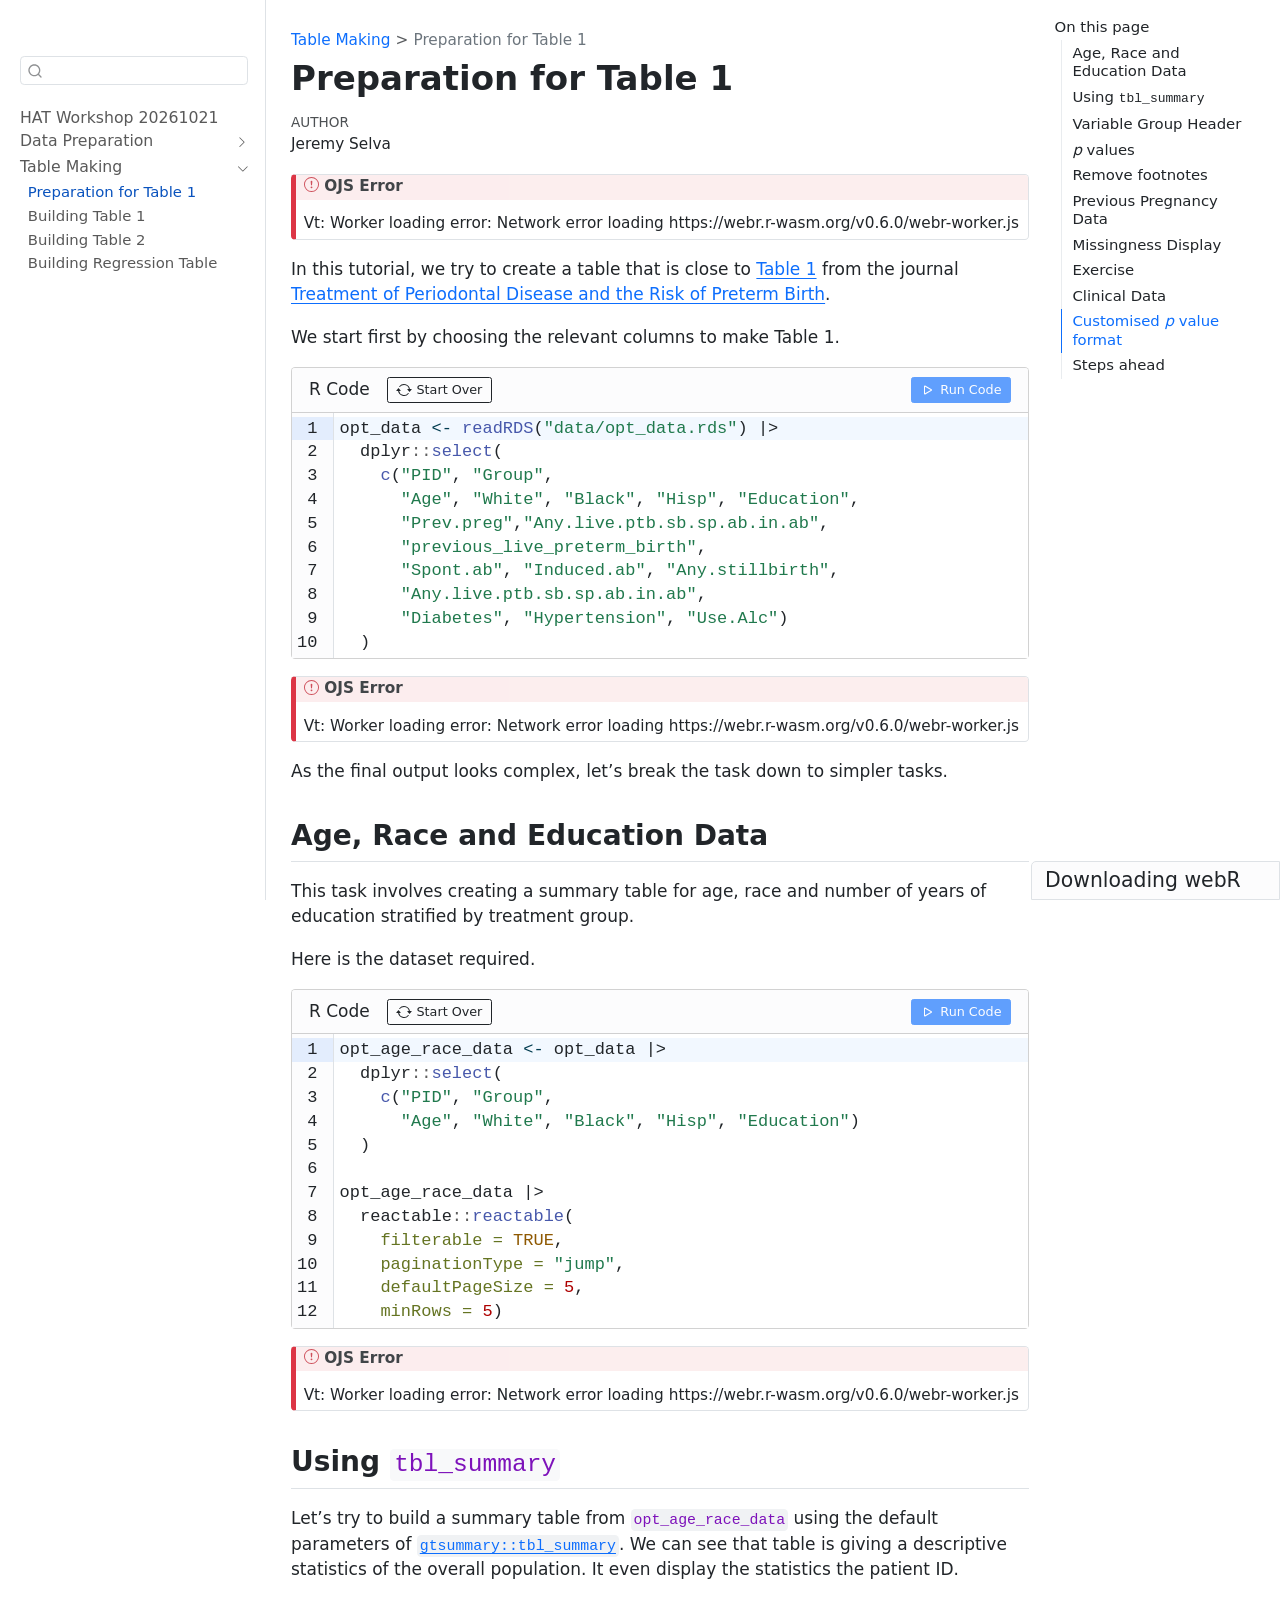
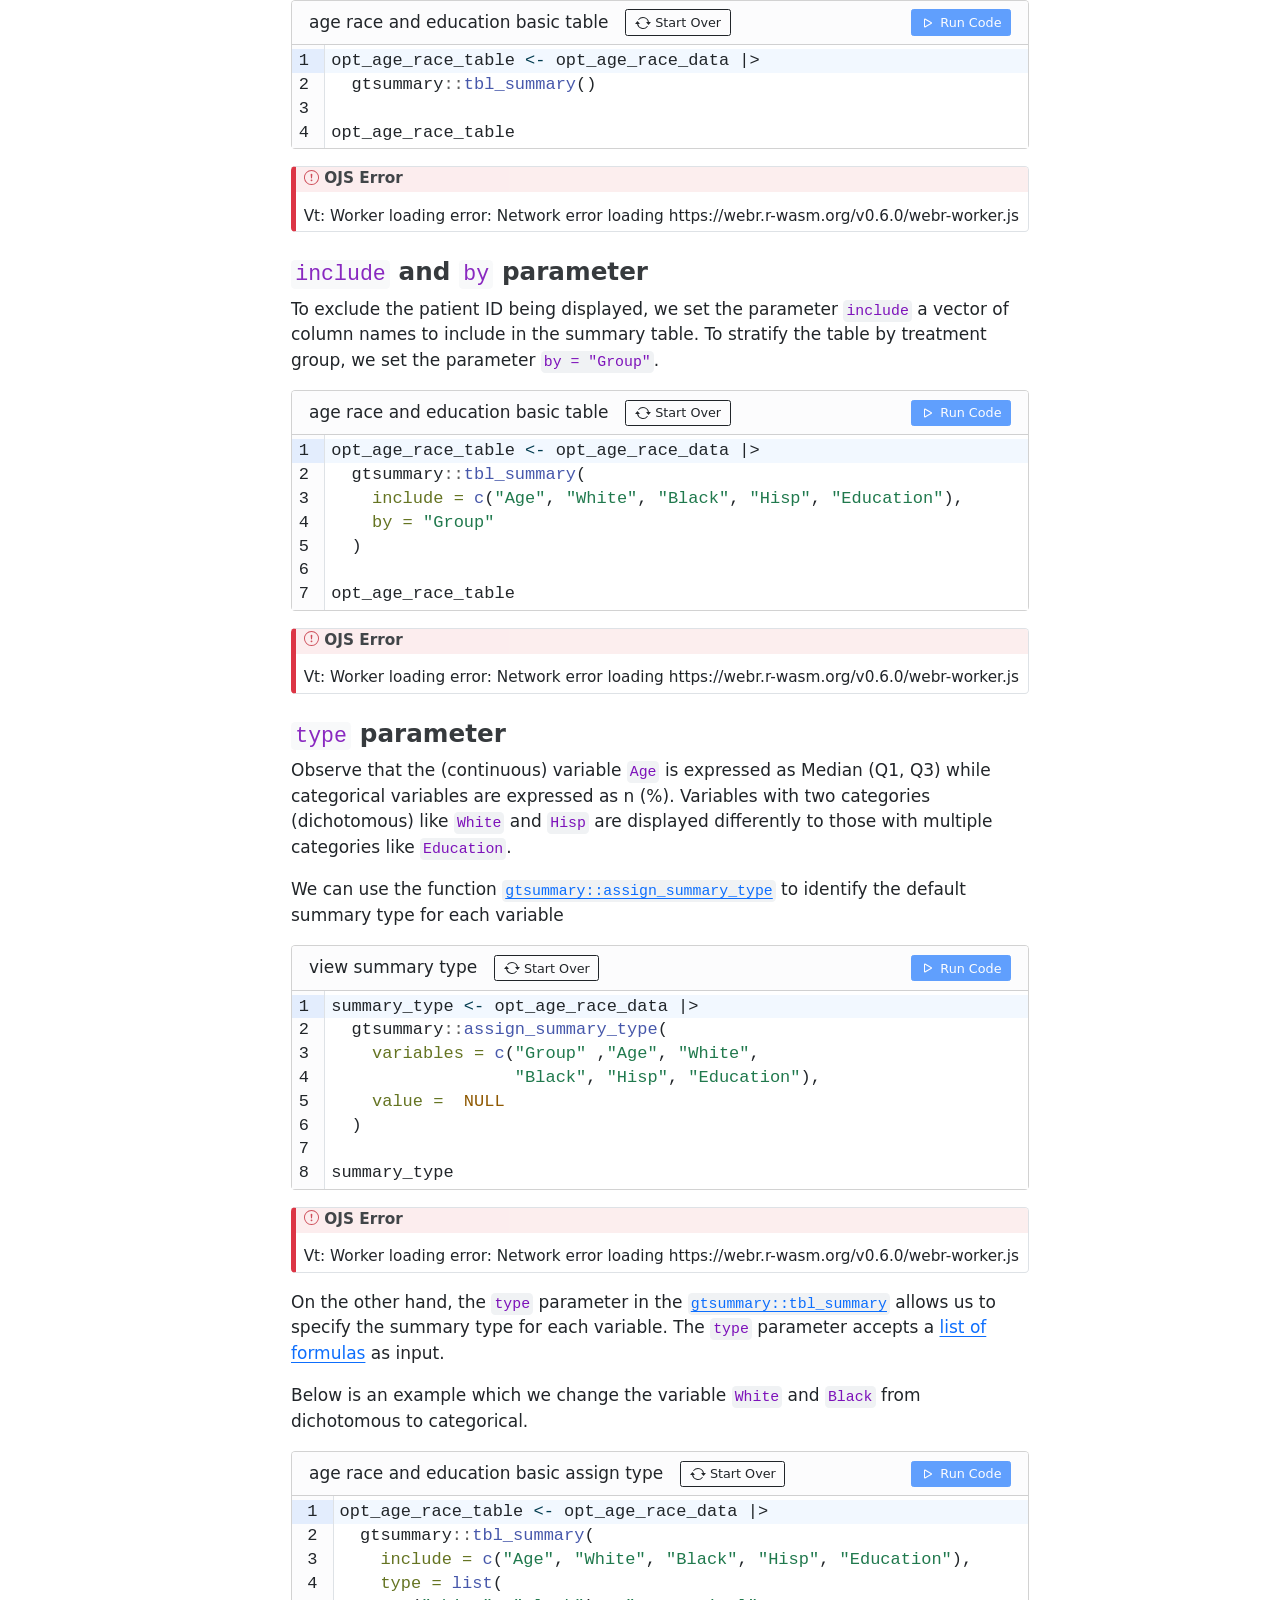
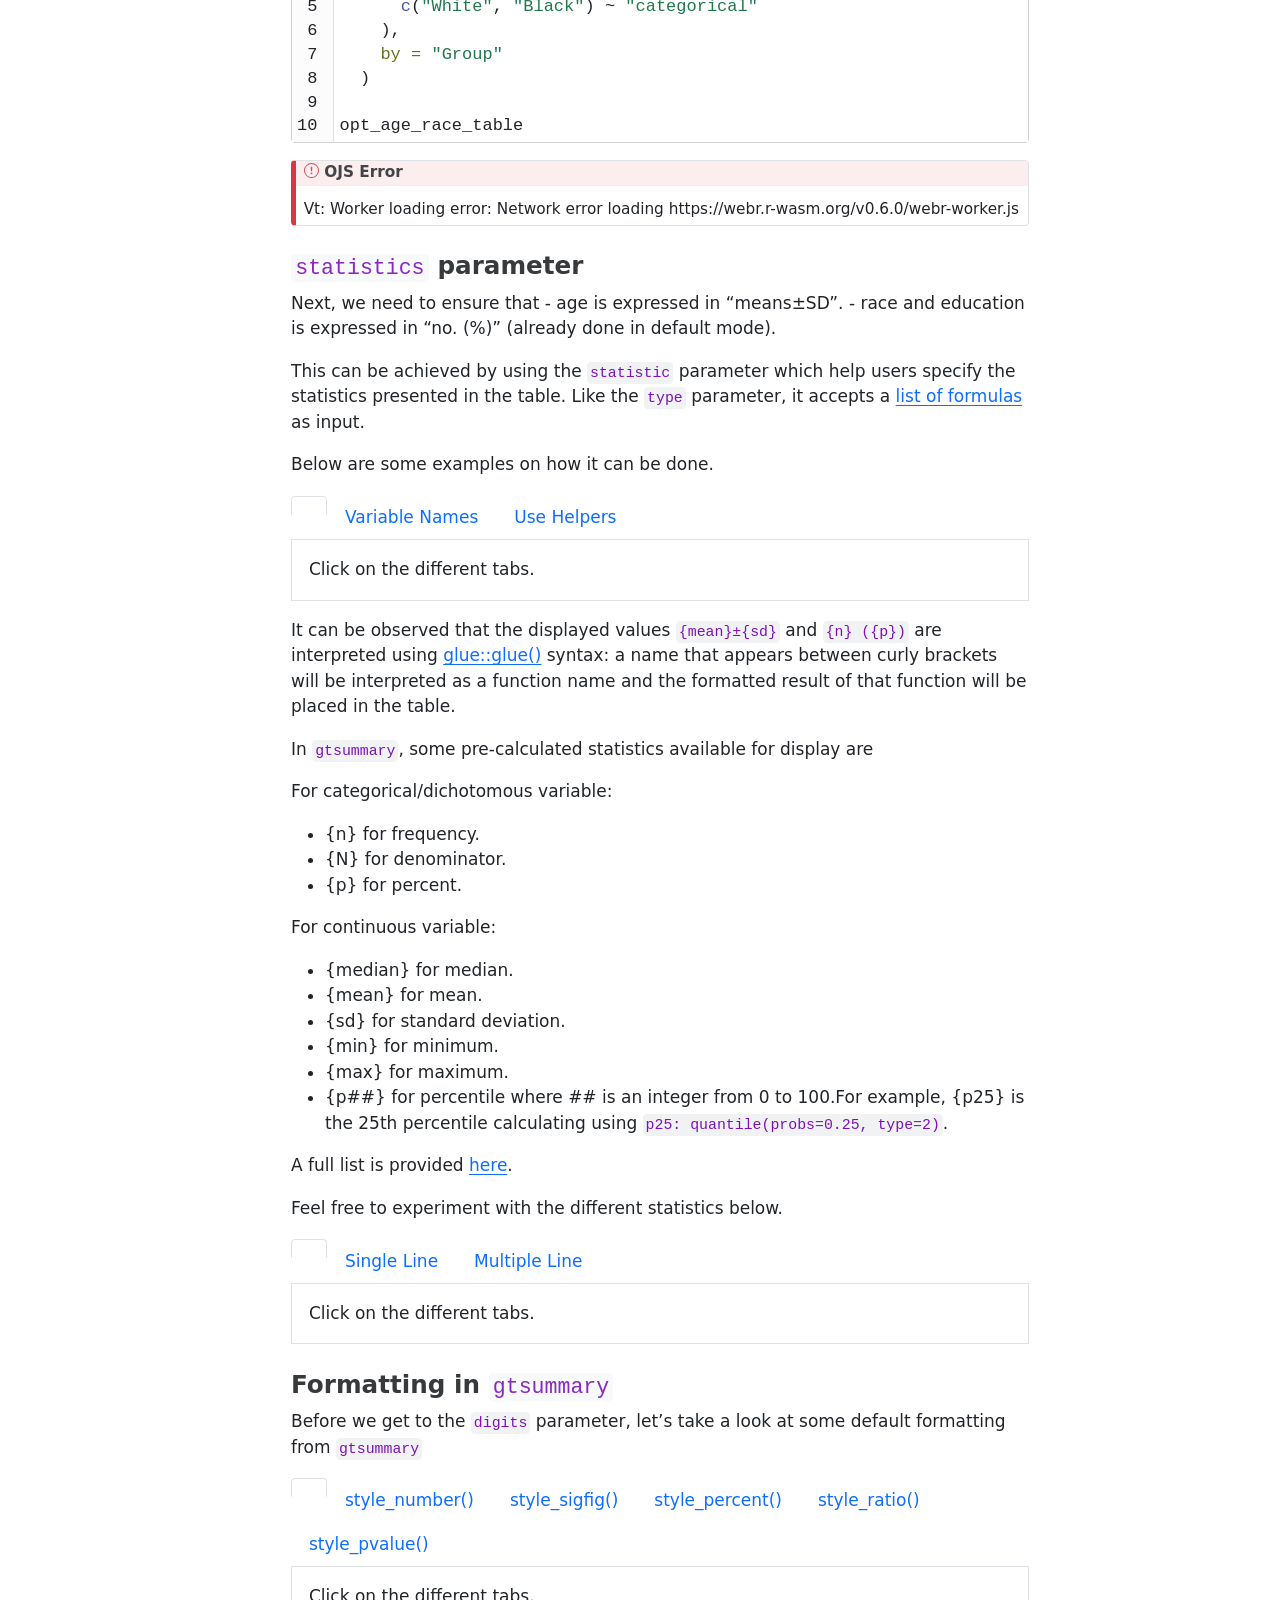
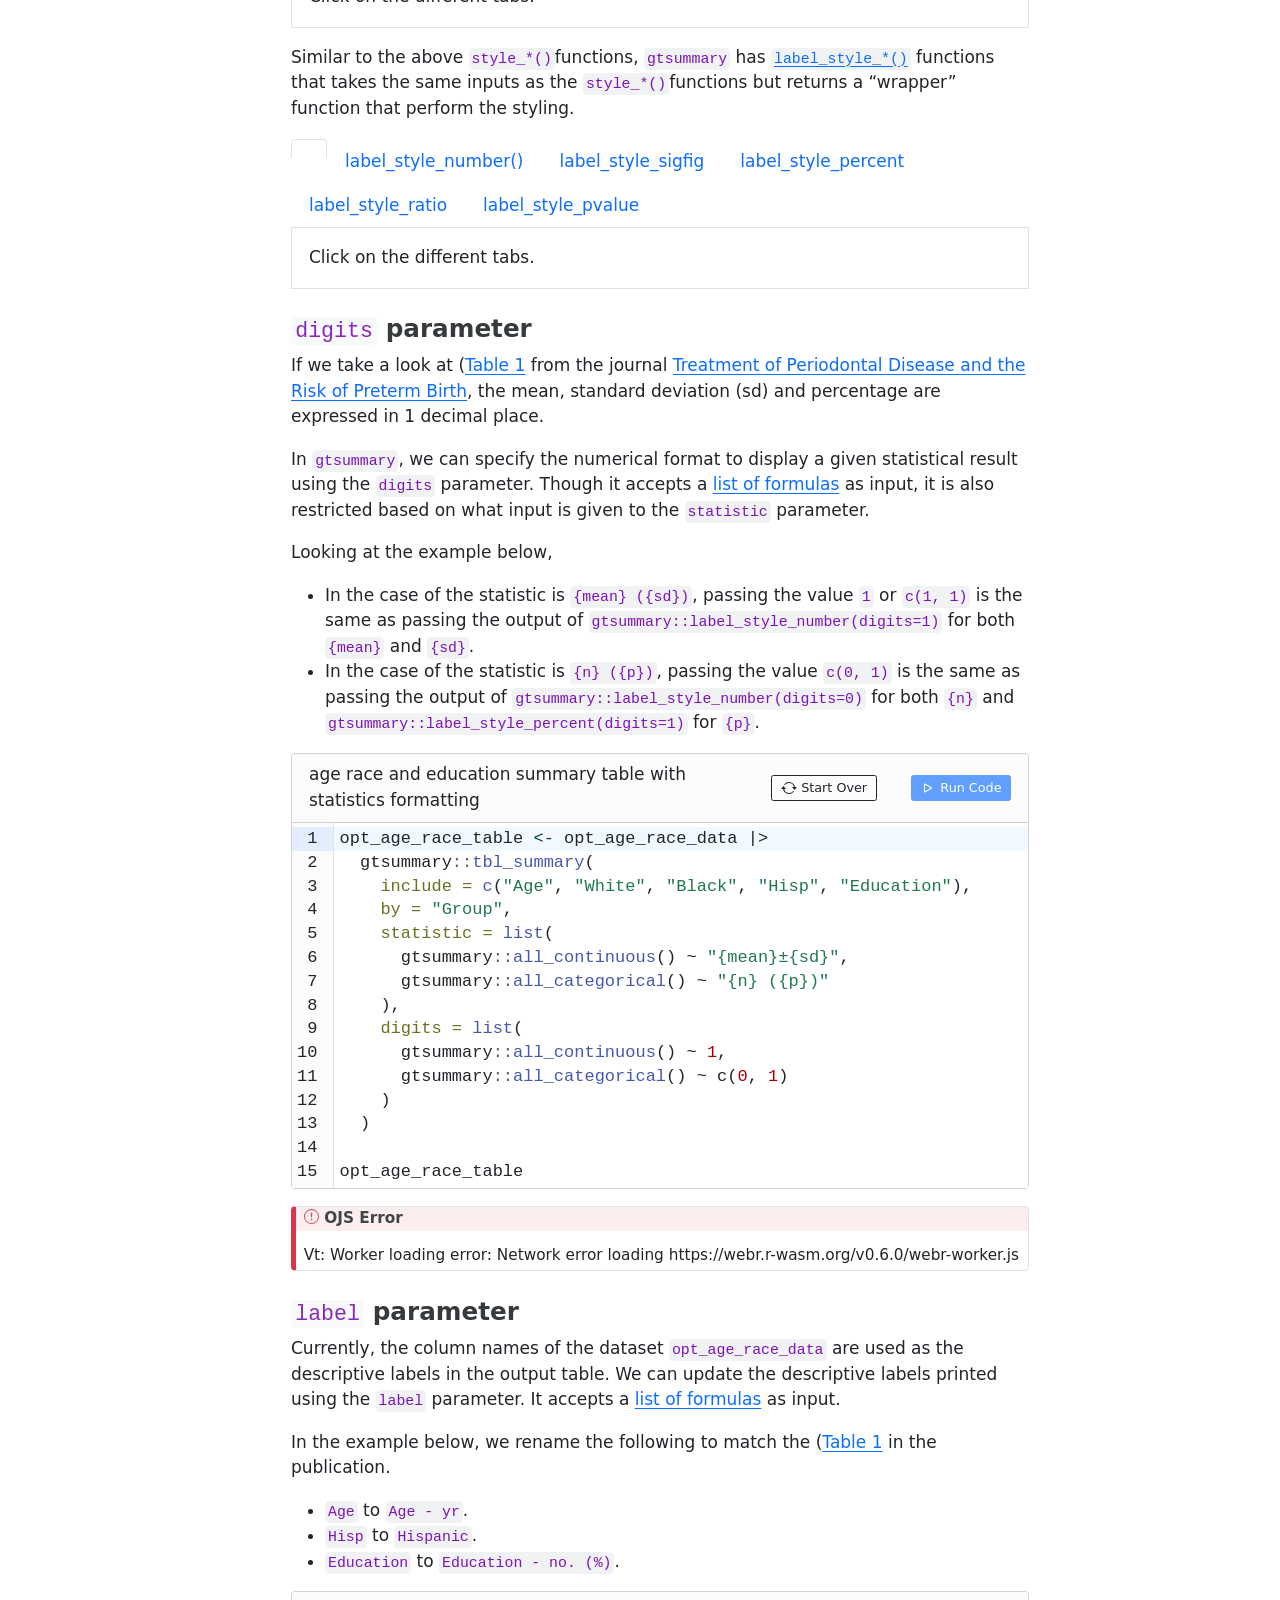
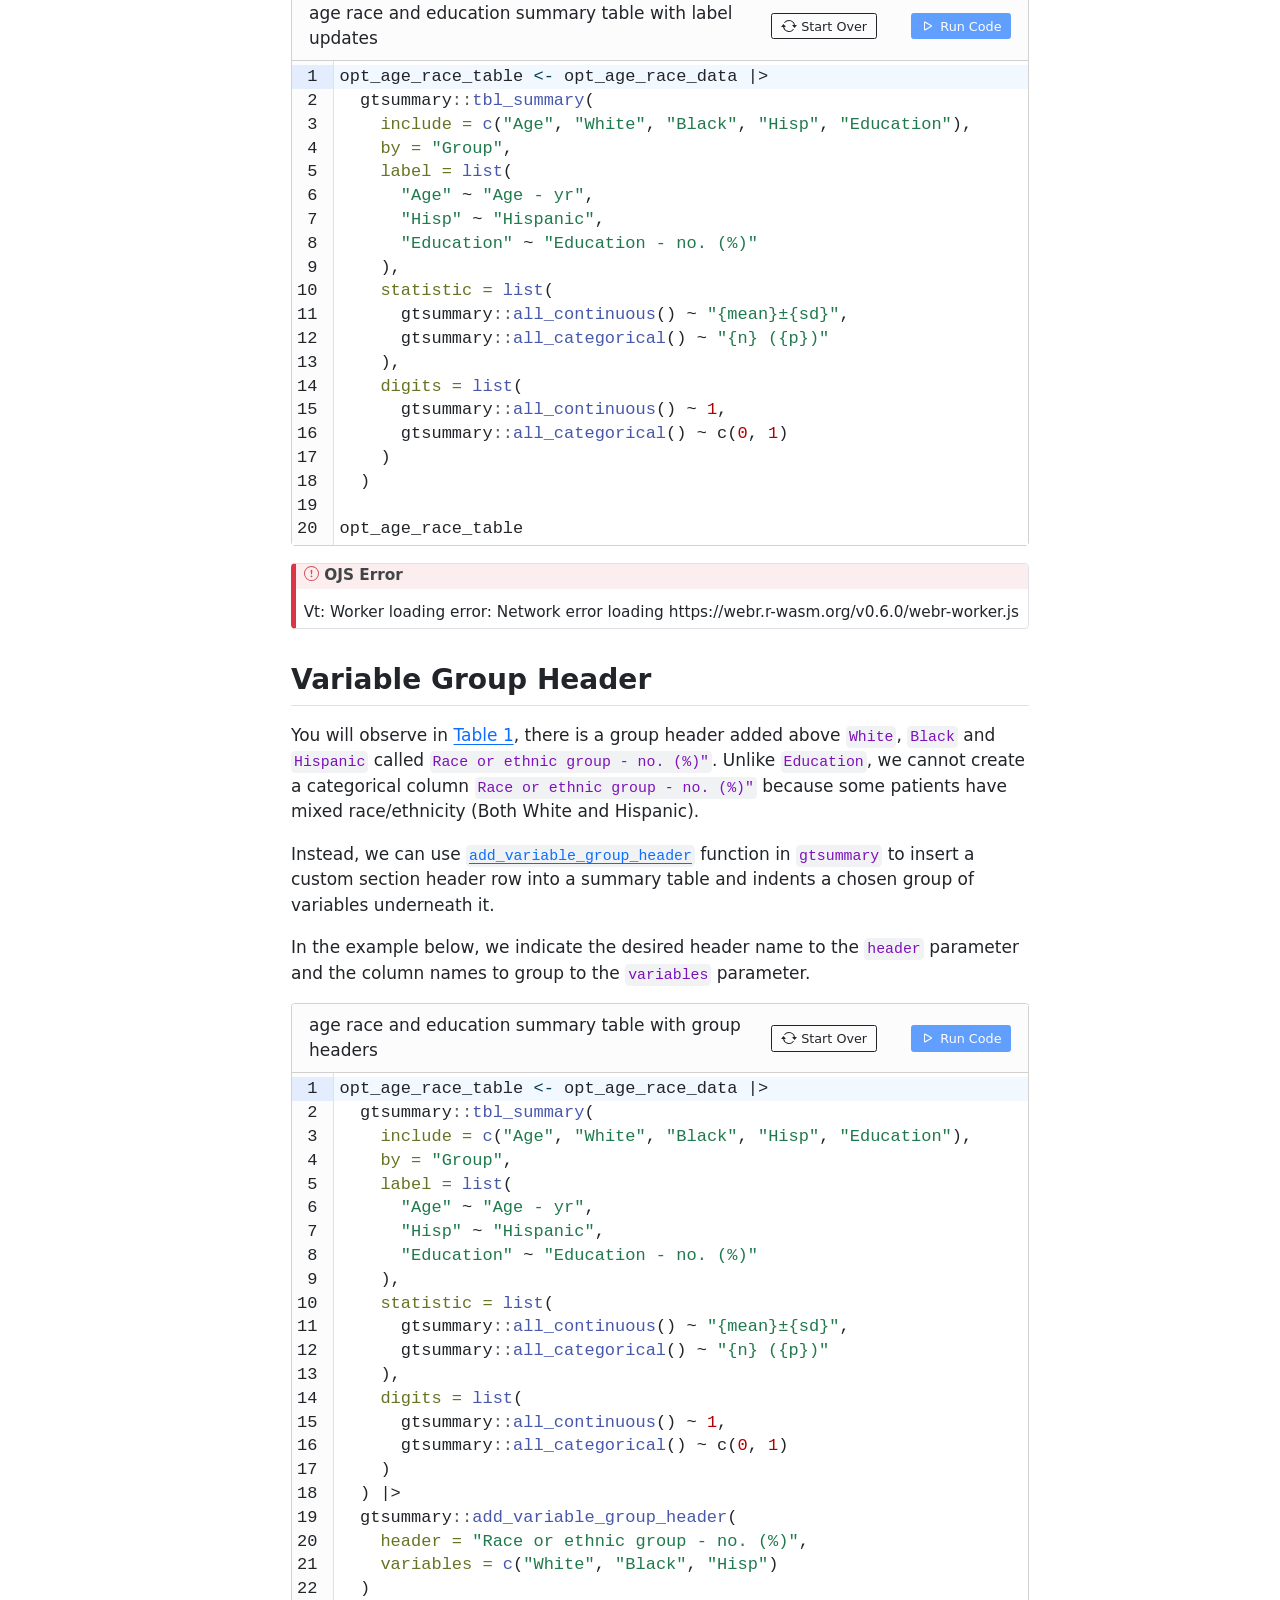
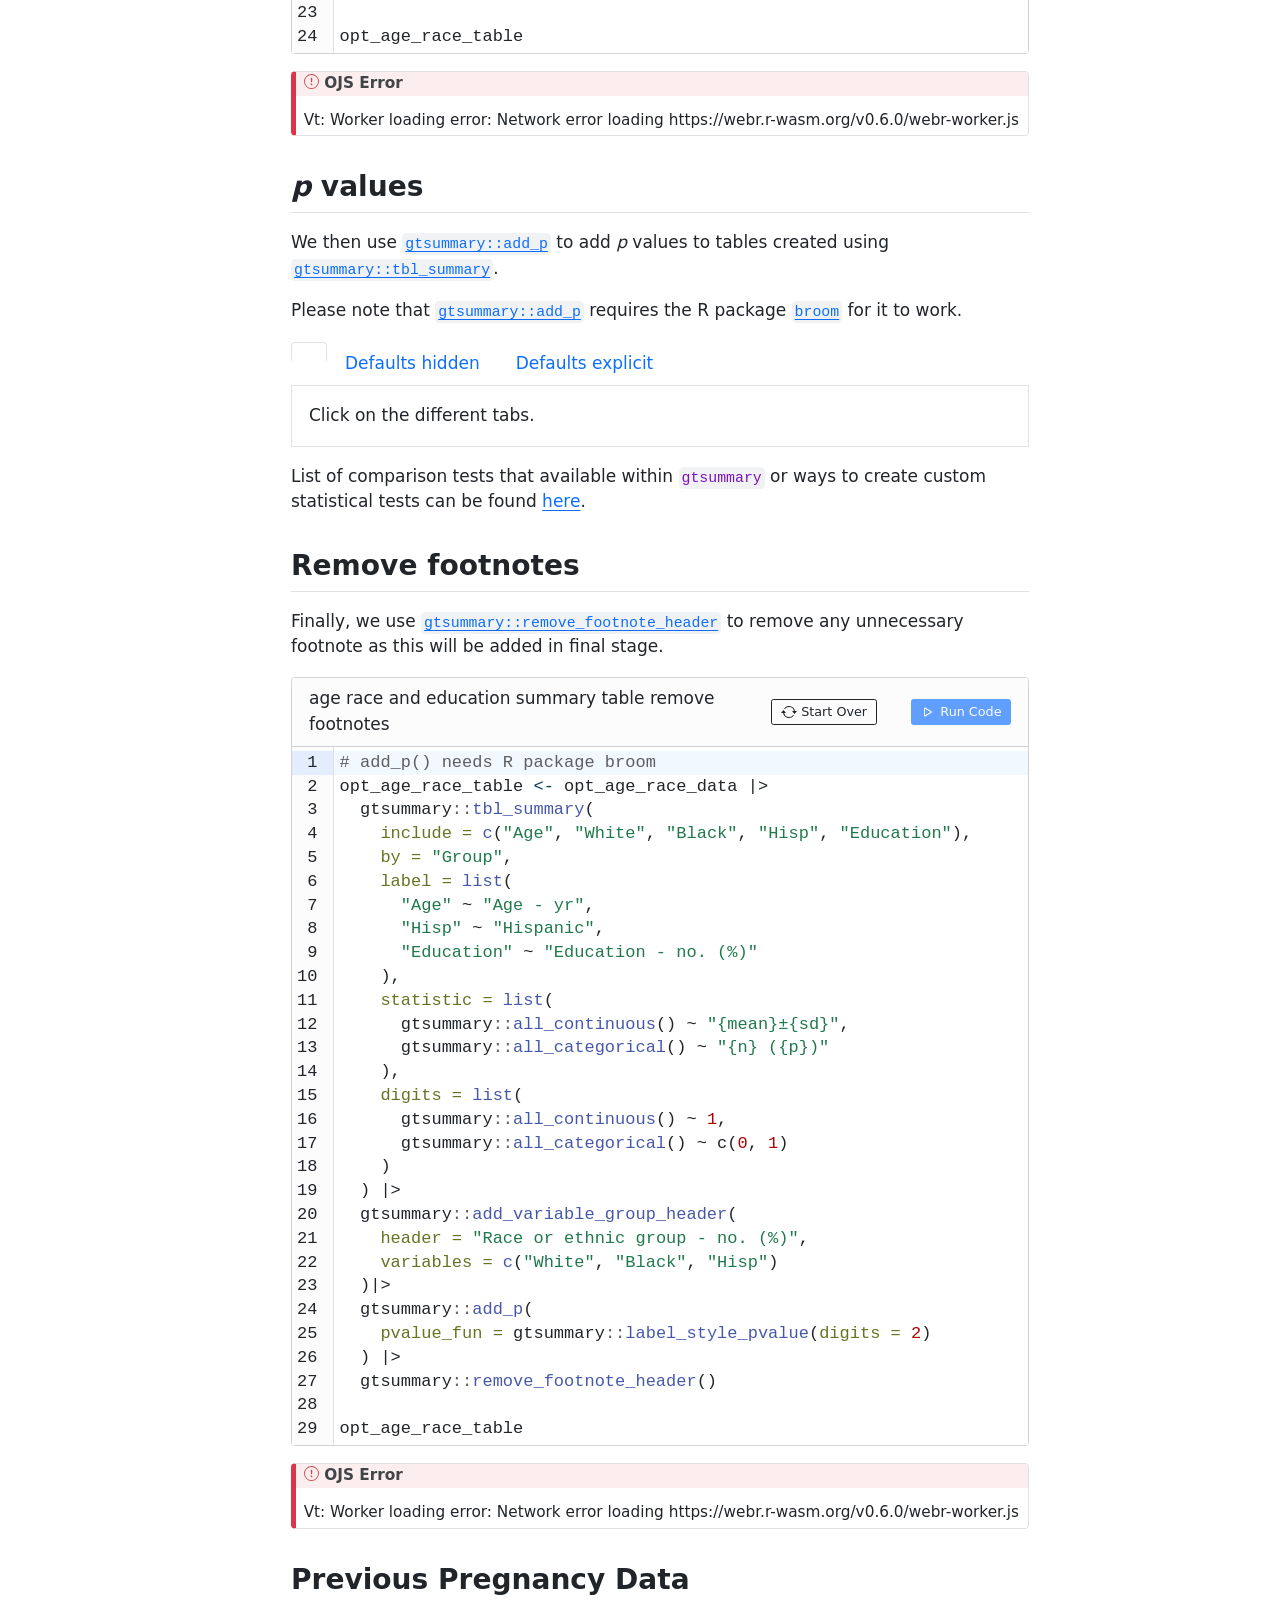
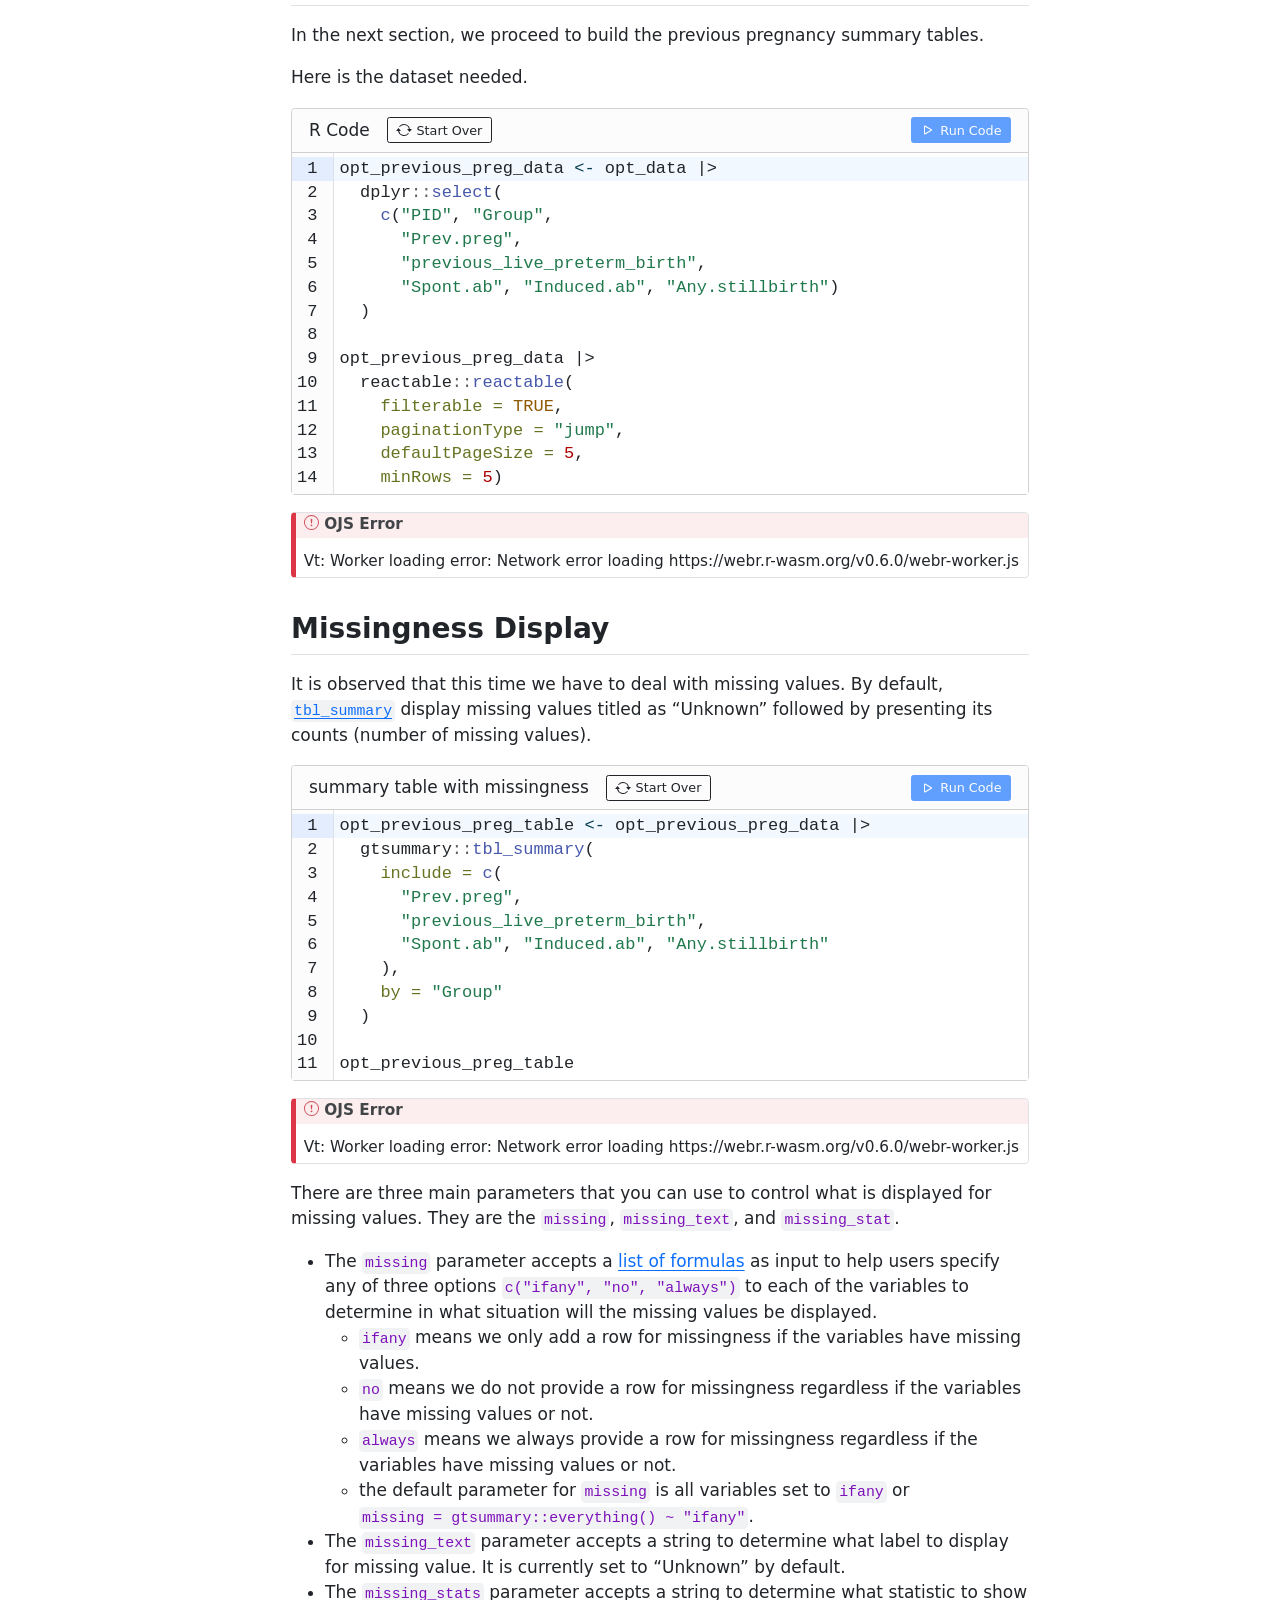
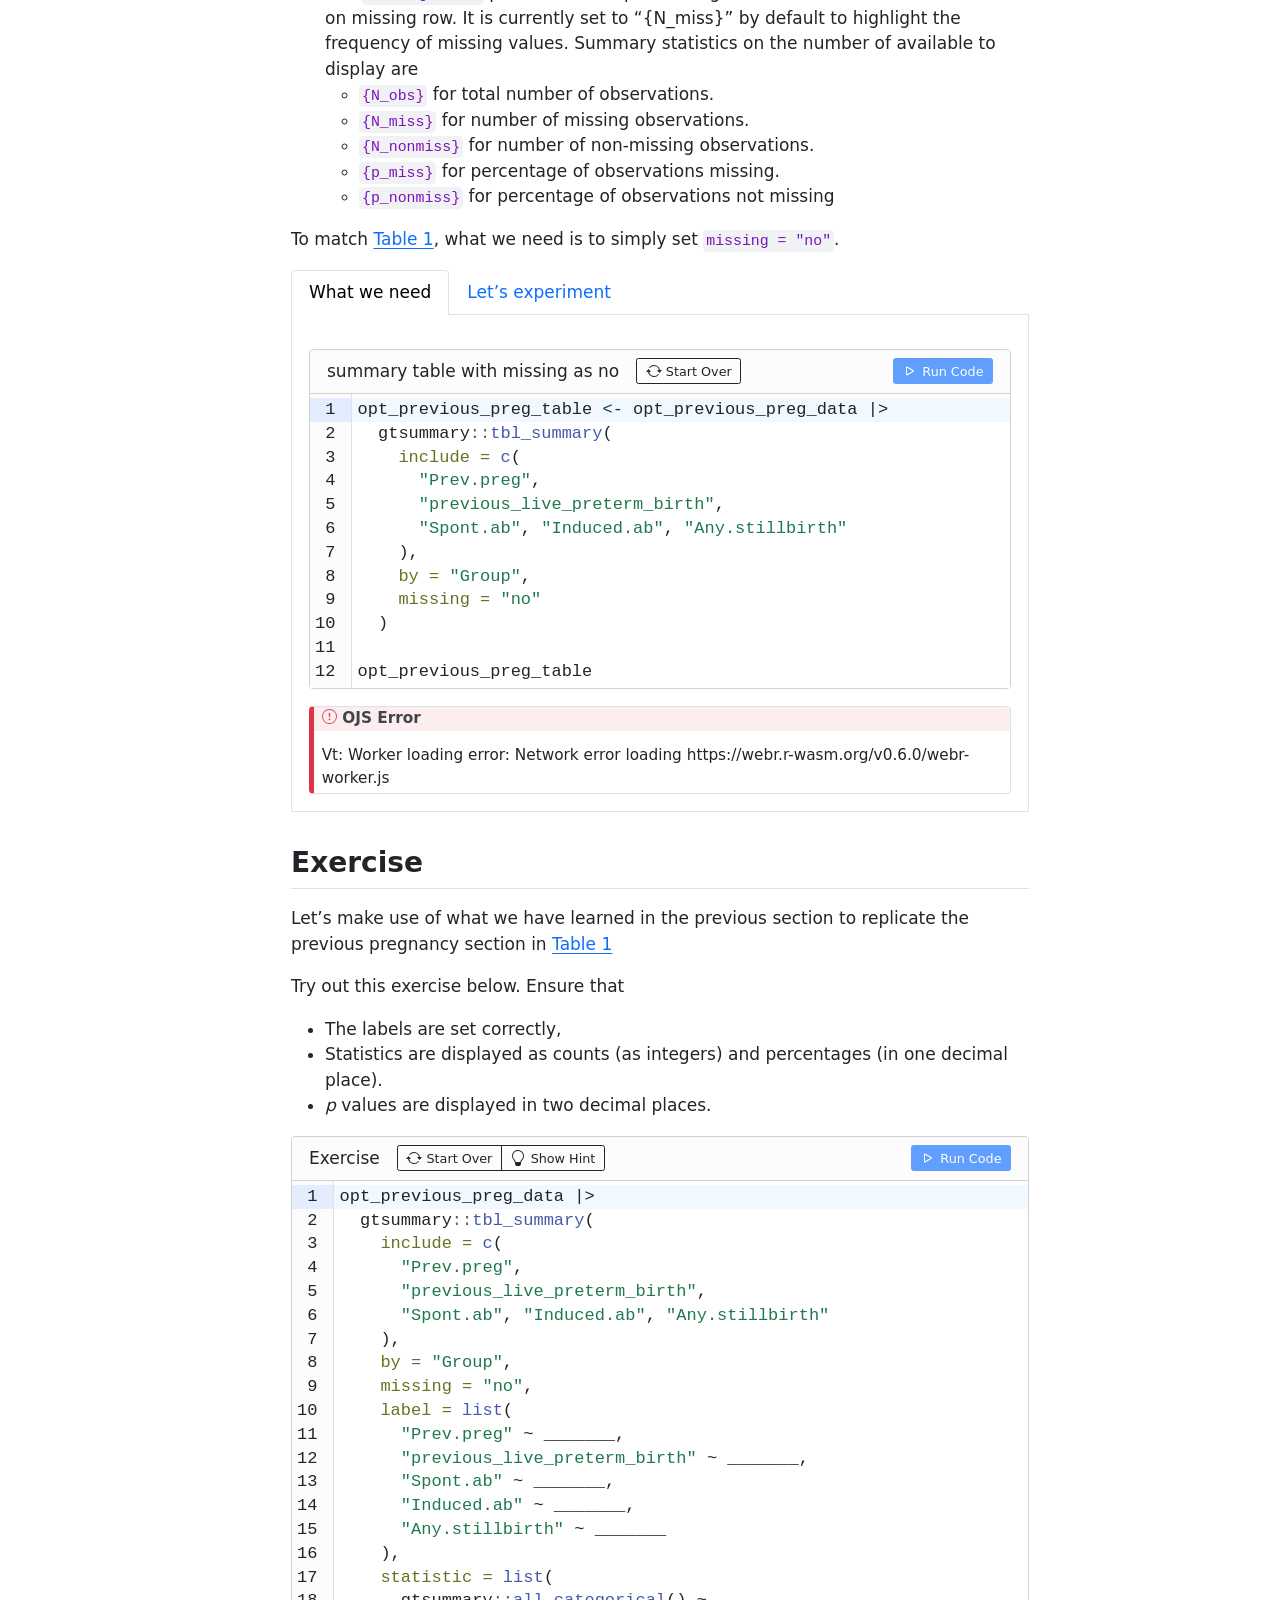
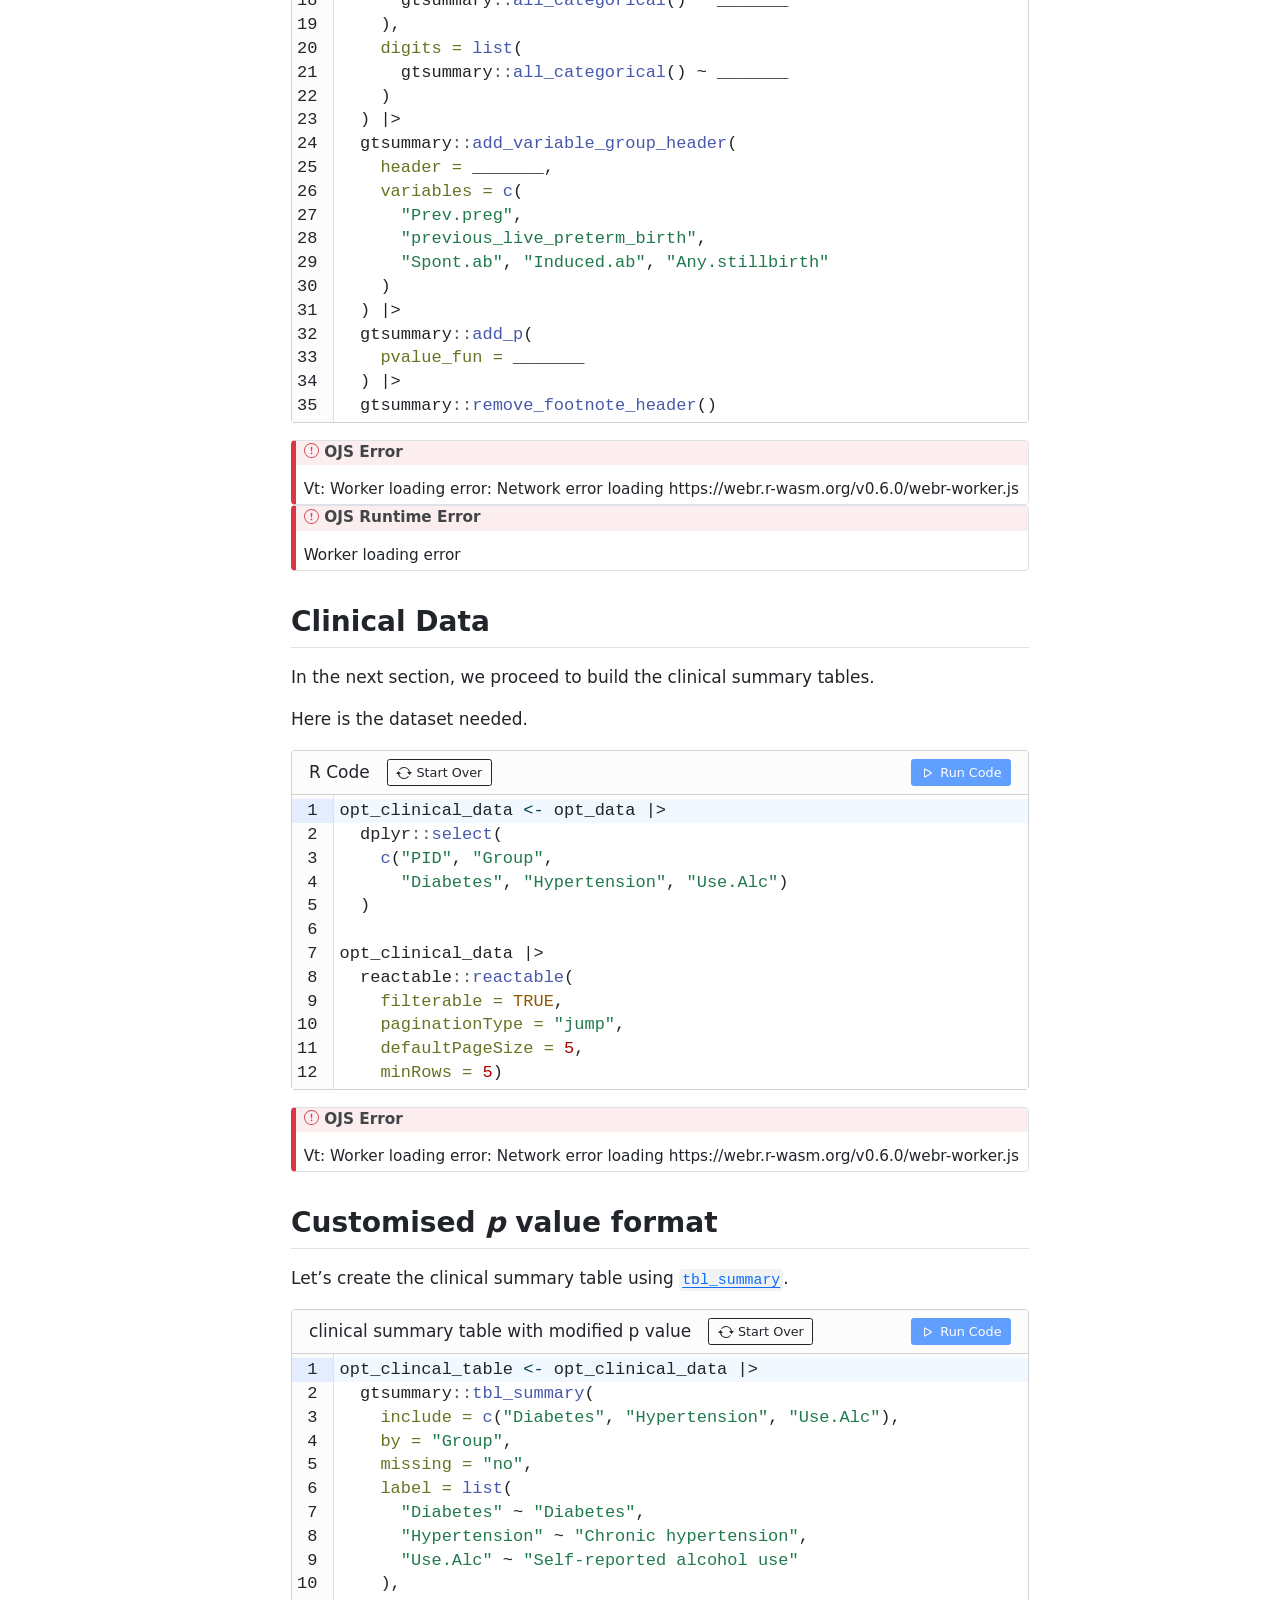
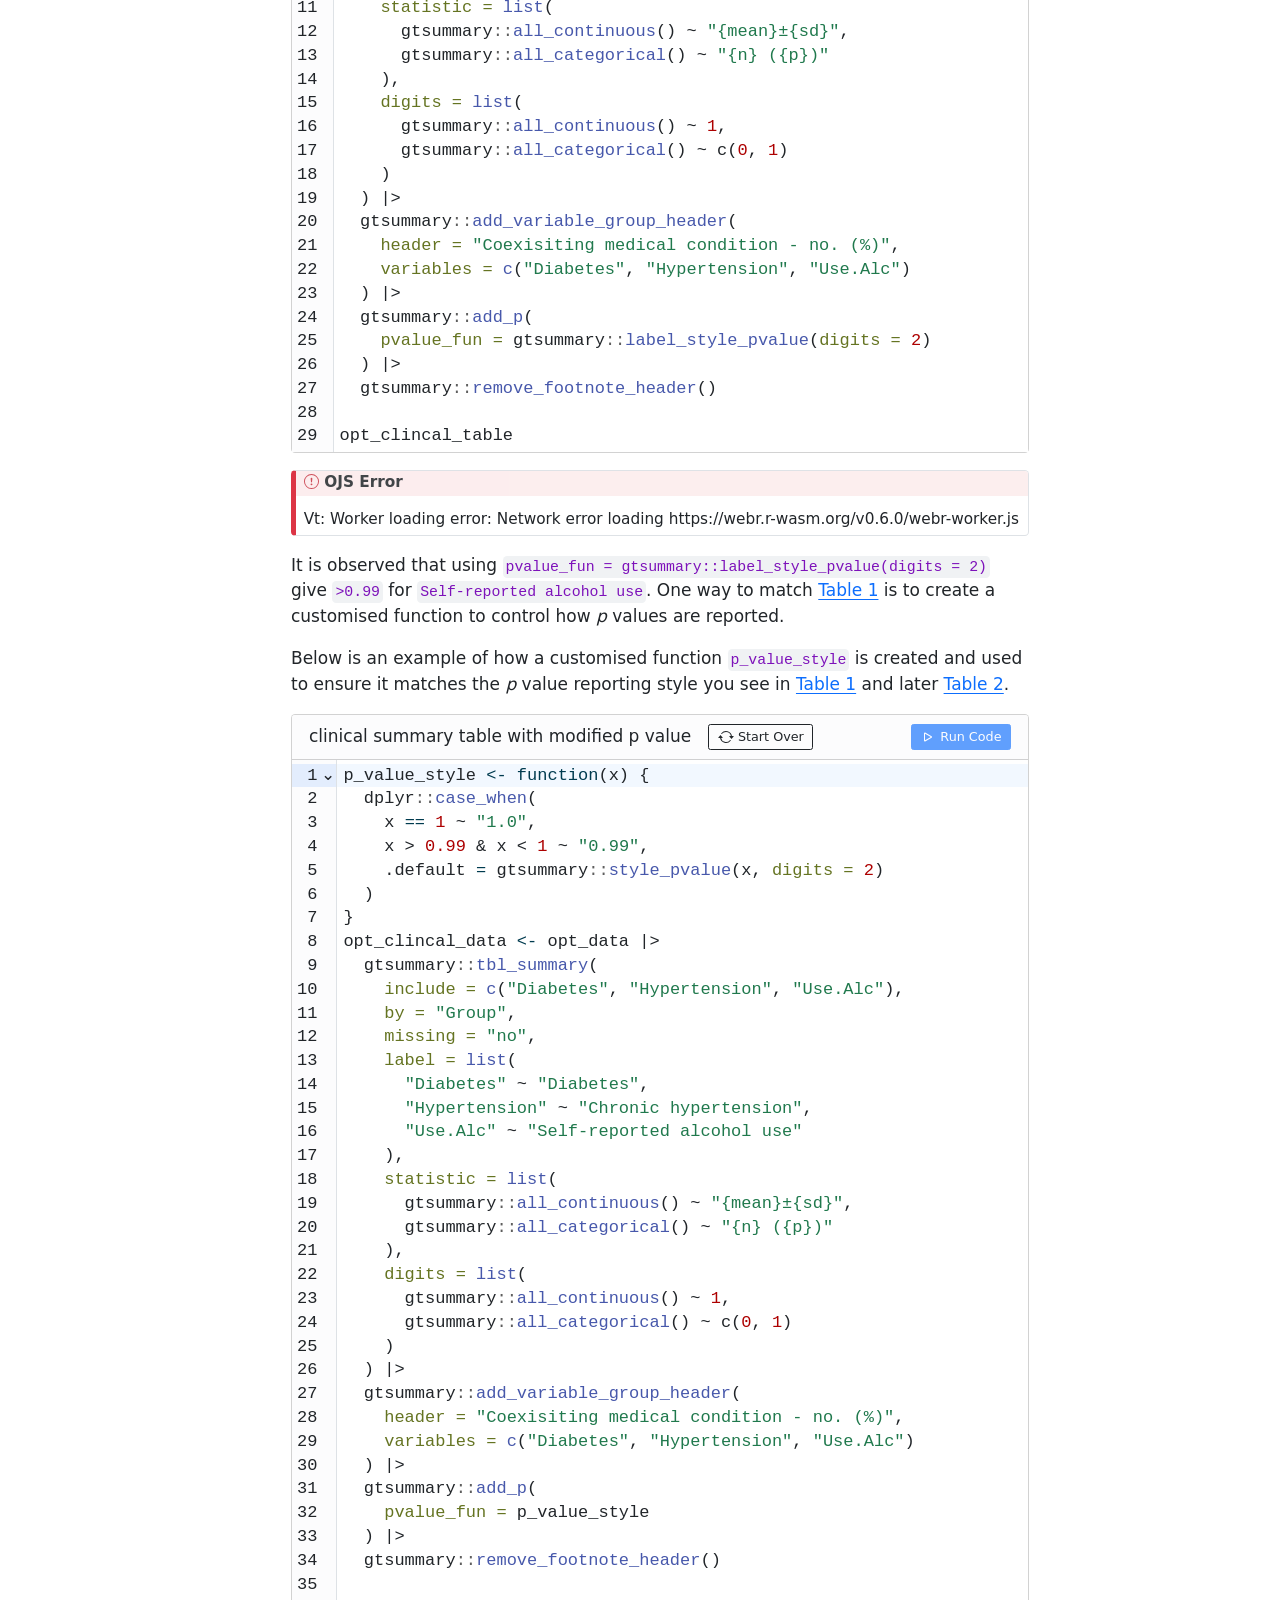
==== commit 73bccf4a: "Update Table 2 tutorial." ====
--- a/docs/table_basic/age_race_edu_table_1.html
+++ b/docs/table_basic/age_race_edu_table_1.html
@@ -195,13 +195,13 @@
           <li class="sidebar-item">
   <div class="sidebar-item-container"> 
   <a href="../table_basic/table_2.html" class="sidebar-item-text sidebar-link">
- <span class="menu-text">Table 2</span></a>
+ <span class="menu-text">Building Table 2</span></a>
   </div>
 </li>
           <li class="sidebar-item">
   <div class="sidebar-item-container"> 
   <a href="../table_basic/table_3.html" class="sidebar-item-text sidebar-link">
- <span class="menu-text">Table 3</span></a>
+ <span class="menu-text">Building Regression Table</span></a>
   </div>
 </li>
       </ul>
@@ -266,14 +266,24 @@
 </header>
 
 
-<p>In this tutorial, we try to create a table that is close to (<a href="https://www.nejm.org/cms/10.1056/NEJMoa062249/asset/c676621f-111e-4299-a7a3-082bbe922f9a/assets/images/large/nejmoa062249_t1.jpg" target="_blank">Table 1</a> from the journal <a href="https://www.nejm.org/doi/full/10.1056/NEJMoa062249" target="_blank">Treatment of Periodontal Disease and the Risk of Preterm Birth</a>.</p>
+<div class="cell" data-edit="false">
+<div>
+<div id="webr-1" class="exercise-cell">
+
+</div>
+<script type="webr-1-contents">
+[base64]
+</script>
+</div>
+</div>
+<p>In this tutorial, we try to create a table that is close to <a href="https://www.nejm.org/cms/10.1056/NEJMoa062249/asset/c676621f-111e-4299-a7a3-082bbe922f9a/assets/images/large/nejmoa062249_t1.jpg" target="_blank">Table 1</a> from the journal <a href="https://www.nejm.org/doi/full/10.1056/NEJMoa062249" target="_blank">Treatment of Periodontal Disease and the Risk of Preterm Birth</a>.</p>
 <p>We start first by choosing the relevant columns to make Table 1.</p>
 <div class="cell" data-envir="setup_table_1" data-autorun="true">
 <div>
-<div id="webr-1" class="exercise-cell">
-
-</div>
-<script type="webr-1-contents">
+<div id="webr-2" class="exercise-cell">
+
+</div>
+<script type="webr-2-contents">
 [base64]
 </script>
 </div>
@@ -285,10 +295,10 @@
 <p>Here is the dataset required.</p>
 <div class="cell" data-envir="setup_table_1" data-autorun="true">
 <div>
-<div id="webr-2" class="exercise-cell">
-
-</div>
-<script type="webr-2-contents">
+<div id="webr-3" class="exercise-cell">
+
+</div>
+<script type="webr-3-contents">
 [base64]
 </script>
 </div>
@@ -299,10 +309,10 @@
 <p>Let’s try to build a summary table from <code>opt_age_race_data</code> using the default parameters of <a href="https://www.danieldsjoberg.com/gtsummary/reference/tbl_summary.html" target="_blank"><code>gtsummary::tbl_summary</code></a>. We can see that table is giving a descriptive statistics of the overall population. It even display the statistics the patient ID.</p>
 <div class="cell" data-caption="age race and education basic table" data-envir="setup_table_1">
 <div>
-<div id="webr-3" class="exercise-cell">
-
-</div>
-<script type="webr-3-contents">
+<div id="webr-4" class="exercise-cell">
+
+</div>
+<script type="webr-4-contents">
 [base64]
 </script>
 </div>
@@ -312,10 +322,10 @@
 <p>To exclude the patient ID being displayed, we set the parameter <code>include</code> a vector of column names to include in the summary table. To stratify the table by treatment group, we set the parameter <code>by = "Group"</code>.</p>
 <div class="cell" data-caption="age race and education basic table" data-envir="setup_table_1">
 <div>
-<div id="webr-4" class="exercise-cell">
-
-</div>
-<script type="webr-4-contents">
+<div id="webr-5" class="exercise-cell">
+
+</div>
+<script type="webr-5-contents">
 [base64]
 </script>
 </div>
@@ -327,10 +337,10 @@
 <p>We can use the function <a href="https://www.danieldsjoberg.com/gtsummary/reference/assign_summary_type.html" target="_blank"><code>gtsummary::assign_summary_type</code></a> to identify the default summary type for each variable</p>
 <div class="cell" data-caption="view summary type" data-envir="setup_table_1">
 <div>
-<div id="webr-5" class="exercise-cell">
-
-</div>
-<script type="webr-5-contents">
+<div id="webr-6" class="exercise-cell">
+
+</div>
+<script type="webr-6-contents">
 [base64]
 </script>
 </div>
@@ -339,10 +349,10 @@
 <p>Below is an example which we change the variable <code>White</code> and <code>Black</code> from dichotomous to categorical.</p>
 <div class="cell" data-caption="age race and education basic assign type" data-envir="setup_table_1">
 <div>
-<div id="webr-6" class="exercise-cell">
-
-</div>
-<script type="webr-6-contents">
+<div id="webr-7" class="exercise-cell">
+
+</div>
+<script type="webr-7-contents">
 [base64]
 </script>
 </div>
@@ -363,10 +373,10 @@
 <p>We can list each variable individually as a character vector.</p>
 <div class="cell" data-caption="age race and education basic table statistics list all variables" data-envir="setup_table_1">
 <div>
-<div id="webr-7" class="exercise-cell">
-
-</div>
-<script type="webr-7-contents">
+<div id="webr-8" class="exercise-cell">
+
+</div>
+<script type="webr-8-contents">
 [base64]
 </script>
 </div>
@@ -376,10 +386,10 @@
 <p>We can use <code>all_</code> helper functions like <a href="https://www.danieldsjoberg.com/gtsummary/reference/select_helpers.html" target="_blank"><code>gtsummary::all_continuous()</code></a> and <a href="https://www.danieldsjoberg.com/gtsummary/reference/select_helpers.html" target="_blank"><code>gtsummary::all_categorical()</code></a> to make the code concise.</p>
 <div class="cell" data-caption="age race and education basic table statistics list all variables" data-envir="setup_table_1">
 <div>
-<div id="webr-8" class="exercise-cell">
-
-</div>
-<script type="webr-8-contents">
+<div id="webr-9" class="exercise-cell">
+
+</div>
+<script type="webr-9-contents">
 [base64]
 </script>
 </div>
@@ -415,10 +425,10 @@
 <div id="tabset-2-2" class="tab-pane" role="tabpanel" aria-labelledby="tabset-2-2-tab">
 <div class="cell" data-caption="age race and education basic table different stats" data-envir="setup_table_1">
 <div>
-<div id="webr-9" class="exercise-cell">
-
-</div>
-<script type="webr-9-contents">
+<div id="webr-10" class="exercise-cell">
+
+</div>
+<script type="webr-10-contents">
 [base64]
 </script>
 </div>
@@ -428,10 +438,10 @@
 <p>Sometimes, there may be a need to display continuous variables statistical summaries in multiple lines. To do that, you can change the variable <code>type</code> from <code>continuous</code> to <code>continuous2</code>.</p>
 <div class="cell" data-caption="age race and education basic table different stats" data-envir="setup_table_1">
 <div>
-<div id="webr-10" class="exercise-cell">
-
-</div>
-<script type="webr-10-contents">
+<div id="webr-11" class="exercise-cell">
+
+</div>
+<script type="webr-11-contents">
 [base64]
 </script>
 </div>
@@ -453,10 +463,10 @@
 <p><a href="https://www.danieldsjoberg.com/gtsummary/reference/style_number.html" target="_blank"><code>gtsummary::style_number</code></a> is the default style that <code>gtsummary</code> used internally to style the number. It rounds numbers to a fixed number of decimal places specified by the <code>digits</code> argument.</p>
 <div class="cell" data-caption="style number in gtsummary">
 <div>
-<div id="webr-11" class="exercise-cell">
-
-</div>
-<script type="webr-11-contents">
+<div id="webr-12" class="exercise-cell">
+
+</div>
+<script type="webr-12-contents">
 [base64]
 </script>
 </div>
@@ -464,10 +474,10 @@
 <p>It has many flexible parameter to use and explore. The <code>digits</code> parameter can accept a vector of numbers to indicate how many decimal places to express for each number.</p>
 <div class="cell" data-caption="style number in gtsummary">
 <div>
-<div id="webr-12" class="exercise-cell">
-
-</div>
-<script type="webr-12-contents">
+<div id="webr-13" class="exercise-cell">
+
+</div>
+<script type="webr-13-contents">
 [base64]
 </script>
 </div>
@@ -477,10 +487,10 @@
 <p><a href="https://www.danieldsjoberg.com/gtsummary/reference/style_sigfig.html" target="_blank"><code>gtsummary::style_sigfig</code></a> rounds numbers to a minimum number of significant figures (significant digits) via <code>digits</code>, adapting the decimal count dynamically depending on the magnitude of the number.</p>
 <div class="cell" data-caption="style sigfig in gtsummary">
 <div>
-<div id="webr-13" class="exercise-cell">
-
-</div>
-<script type="webr-13-contents">
+<div id="webr-14" class="exercise-cell">
+
+</div>
+<script type="webr-14-contents">
 [base64]
 </script>
 </div>
@@ -488,10 +498,10 @@
 <p>Unlike <a href="https://www.danieldsjoberg.com/gtsummary/reference/style_number.html" target="_blank"><code>gtsummary::style_number</code></a>, the <code>digits</code> parameter can only accept one number.</p>
 <div class="cell" data-caption="style sigfig in gtsummary">
 <div>
-<div id="webr-14" class="exercise-cell">
-
-</div>
-<script type="webr-14-contents">
+<div id="webr-15" class="exercise-cell">
+
+</div>
+<script type="webr-15-contents">
 [base64]
 </script>
 </div>
@@ -509,10 +519,10 @@
 </ul>
 <div class="cell" data-caption="style percent in gtsummary">
 <div>
-<div id="webr-15" class="exercise-cell">
-
-</div>
-<script type="webr-15-contents">
+<div id="webr-16" class="exercise-cell">
+
+</div>
+<script type="webr-16-contents">
 [base64]
 </script>
 </div>
@@ -527,10 +537,10 @@
 </ul>
 <div class="cell" data-caption="style ratio in gtsummary">
 <div>
-<div id="webr-16" class="exercise-cell">
-
-</div>
-<script type="webr-16-contents">
+<div id="webr-17" class="exercise-cell">
+
+</div>
+<script type="webr-17-contents">
 [base64]
 </script>
 </div>
@@ -553,10 +563,10 @@
 </ul>
 <div class="cell" data-caption="p value in gtsummary">
 <div>
-<div id="webr-17" class="exercise-cell">
-
-</div>
-<script type="webr-17-contents">
+<div id="webr-18" class="exercise-cell">
+
+</div>
+<script type="webr-18-contents">
 [base64]
 </script>
 </div>
@@ -574,10 +584,10 @@
 <div id="tabset-4-2" class="tab-pane" role="tabpanel" aria-labelledby="tabset-4-2-tab">
 <div class="cell" data-caption="label style number in gtsummary">
 <div>
-<div id="webr-18" class="exercise-cell">
-
-</div>
-<script type="webr-18-contents">
+<div id="webr-19" class="exercise-cell">
+
+</div>
+<script type="webr-19-contents">
 [base64]
 </script>
 </div>
@@ -586,10 +596,10 @@
 <div id="tabset-4-3" class="tab-pane" role="tabpanel" aria-labelledby="tabset-4-3-tab">
 <div class="cell" data-caption="label style sigfig in gtsummary">
 <div>
-<div id="webr-19" class="exercise-cell">
-
-</div>
-<script type="webr-19-contents">
+<div id="webr-20" class="exercise-cell">
+
+</div>
+<script type="webr-20-contents">
 [base64]
 </script>
 </div>
@@ -598,10 +608,10 @@
 <div id="tabset-4-4" class="tab-pane" role="tabpanel" aria-labelledby="tabset-4-4-tab">
 <div class="cell" data-caption="label style percent in gtsummary">
 <div>
-<div id="webr-20" class="exercise-cell">
-
-</div>
-<script type="webr-20-contents">
+<div id="webr-21" class="exercise-cell">
+
+</div>
+<script type="webr-21-contents">
 [base64]
 </script>
 </div>
@@ -610,10 +620,10 @@
 <div id="tabset-4-5" class="tab-pane" role="tabpanel" aria-labelledby="tabset-4-5-tab">
 <div class="cell" data-caption="label style ratio in gtsummary">
 <div>
-<div id="webr-21" class="exercise-cell">
-
-</div>
-<script type="webr-21-contents">
+<div id="webr-22" class="exercise-cell">
+
+</div>
+<script type="webr-22-contents">
 [base64]
 </script>
 </div>
@@ -622,10 +632,10 @@
 <div id="tabset-4-6" class="tab-pane" role="tabpanel" aria-labelledby="tabset-4-6-tab">
 <div class="cell" data-caption="label style pvalue in gtsummary">
 <div>
-<div id="webr-22" class="exercise-cell">
-
-</div>
-<script type="webr-22-contents">
+<div id="webr-23" class="exercise-cell">
+
+</div>
+<script type="webr-23-contents">
 [base64]
 </script>
 </div>
@@ -645,10 +655,10 @@
 </ul>
 <div class="cell" data-caption="age race and education summary table with statistics formatting" data-envir="setup_table_1">
 <div>
-<div id="webr-23" class="exercise-cell">
-
-</div>
-<script type="webr-23-contents">
+<div id="webr-24" class="exercise-cell">
+
+</div>
+<script type="webr-24-contents">
 [base64]
 </script>
 </div>
@@ -665,10 +675,10 @@
 </ul>
 <div class="cell" data-caption="age race and education summary table with label updates" data-envir="setup_table_1">
 <div>
-<div id="webr-24" class="exercise-cell">
-
-</div>
-<script type="webr-24-contents">
+<div id="webr-25" class="exercise-cell">
+
+</div>
+<script type="webr-25-contents">
 [base64]
 </script>
 </div>
@@ -682,10 +692,10 @@
 <p>In the example below, we indicate the desired header name to the <code>header</code> parameter and the column names to group to the <code>variables</code> parameter.</p>
 <div class="cell" data-caption="age race and education summary table with group headers" data-envir="setup_table_1">
 <div>
-<div id="webr-25" class="exercise-cell">
-
-</div>
-<script type="webr-25-contents">
+<div id="webr-26" class="exercise-cell">
+
+</div>
+<script type="webr-26-contents">
 [base64]
 </script>
 </div>
@@ -713,10 +723,10 @@
 <p>Also, the number of decimal place used for the <em>p</em> values by default is 1, hence we update the <code>pvalue_fun</code> input to <code>gtsummary::label_style_pvalue(digits = 2)</code>.</p>
 <div class="cell" data-caption="age race and education summary table with p values" data-envir="setup_table_1">
 <div>
-<div id="webr-26" class="exercise-cell">
-
-</div>
-<script type="webr-26-contents">
+<div id="webr-27" class="exercise-cell">
+
+</div>
+<script type="webr-27-contents">
 [base64]
 </script>
 </div>
@@ -725,10 +735,10 @@
 <div id="tabset-5-3" class="tab-pane" role="tabpanel" aria-labelledby="tabset-5-3-tab">
 <div class="cell" data-caption="age race and education summary table with p values" data-envir="setup_table_1">
 <div>
-<div id="webr-27" class="exercise-cell">
-
-</div>
-<script type="webr-27-contents">
+<div id="webr-28" class="exercise-cell">
+
+</div>
+<script type="webr-28-contents">
 [base64]
 </script>
 </div>
@@ -743,10 +753,10 @@
 <p>Finally, we use <a href="https://www.danieldsjoberg.com/gtsummary/reference/modify_footnote2.html" target="_blank"><code>gtsummary::remove_footnote_header</code></a> to remove any unnecessary footnote as this will be added in final stage.</p>
 <div class="cell" data-caption="age race and education summary table remove footnotes" data-envir="setup_table_1">
 <div>
-<div id="webr-28" class="exercise-cell">
-
-</div>
-<script type="webr-28-contents">
+<div id="webr-29" class="exercise-cell">
+
+</div>
+<script type="webr-29-contents">
 [base64]
 </script>
 </div>
@@ -758,10 +768,10 @@
 <p>Here is the dataset needed.</p>
 <div class="cell" data-envir="setup_table_1" data-autorun="true">
 <div>
-<div id="webr-29" class="exercise-cell">
-
-</div>
-<script type="webr-29-contents">
+<div id="webr-30" class="exercise-cell">
+
+</div>
+<script type="webr-30-contents">
 [base64]
 </script>
 </div>
@@ -772,10 +782,10 @@
 <p>It is observed that this time we have to deal with missing values. By default, <a href="https://www.danieldsjoberg.com/gtsummary/reference/tbl_summary.html" target="_blank"><code>tbl_summary</code></a> display missing values titled as “Unknown” followed by presenting its counts (number of missing values).</p>
 <div class="cell" data-caption="summary table with missingness" data-envir="setup_table_1">
 <div>
-<div id="webr-30" class="exercise-cell">
-
-</div>
-<script type="webr-30-contents">
+<div id="webr-31" class="exercise-cell">
+
+</div>
+<script type="webr-31-contents">
 [base64]
 </script>
 </div>
@@ -806,10 +816,10 @@
 <div id="tabset-6-1" class="tab-pane active" role="tabpanel" aria-labelledby="tabset-6-1-tab">
 <div class="cell" data-caption="summary table with missing as no" data-envir="setup_table_1">
 <div>
-<div id="webr-31" class="exercise-cell">
-
-</div>
-<script type="webr-31-contents">
+<div id="webr-32" class="exercise-cell">
+
+</div>
+<script type="webr-32-contents">
 [base64]
 </script>
 </div>
@@ -818,10 +828,10 @@
 <div id="tabset-6-2" class="tab-pane" role="tabpanel" aria-labelledby="tabset-6-2-tab">
 <div class="cell" data-caption="summary table with missingness playground" data-envir="setup_table_1">
 <div>
-<div id="webr-32" class="exercise-cell">
-
-</div>
-<script type="webr-32-contents">
+<div id="webr-33" class="exercise-cell">
+
+</div>
+<script type="webr-33-contents">
 [base64]
 </script>
 </div>
@@ -846,10 +856,10 @@
 </div>
 <div class="cell" data-exercise="previous_pregnancy_table">
 <div>
-<div id="webr-34" class="exercise-cell">
-
-</div>
-<script type="webr-34-contents">
+<div id="webr-35" class="exercise-cell">
+
+</div>
+<script type="webr-35-contents">
 [base64]
 </script>
 </div>
@@ -887,7 +897,7 @@
 <div class="callout-body-container callout-body">
 <div class="cell" data-exercise="previous_pregnancy_table" data-solution="true">
 <div class="webr-ojs-exercise exercise-solution d-none" data-exercise="previous_pregnancy_table">
-<code id="interpolate-36" class="solution-code d-none">opt_previous_preg_data |&gt;
+<code id="interpolate-37" class="solution-code d-none">opt_previous_preg_data |&gt;
   gtsummary::tbl_summary(
     include = c(
       "Prev.preg",
@@ -922,41 +932,41 @@
     pvalue_fun = gtsummary::label_style_pvalue(digits = 2)
   ) |&gt; 
   gtsummary::remove_footnote_header()</code>
-<div class="code-copy-outer-scaffold"><div class="sourceCode cell-code" id="interpolate-37"><pre class="sourceCode r code-with-copy"><code class="sourceCode r"><span id="interpolate-37-1"><a href="#interpolate-37-1" aria-hidden="true" tabindex="-1"></a>opt_previous_preg_data <span class="sc">|&gt;</span></span>
-<span id="interpolate-37-2"><a href="#interpolate-37-2" aria-hidden="true" tabindex="-1"></a>  gtsummary<span class="sc">::</span><span class="fu">tbl_summary</span>(</span>
-<span id="interpolate-37-3"><a href="#interpolate-37-3" aria-hidden="true" tabindex="-1"></a>    <span class="at">include =</span> <span class="fu">c</span>(</span>
-<span id="interpolate-37-4"><a href="#interpolate-37-4" aria-hidden="true" tabindex="-1"></a>      <span class="st">"Prev.preg"</span>,</span>
-<span id="interpolate-37-5"><a href="#interpolate-37-5" aria-hidden="true" tabindex="-1"></a>      <span class="st">"previous_live_preterm_birth"</span>,</span>
-<span id="interpolate-37-6"><a href="#interpolate-37-6" aria-hidden="true" tabindex="-1"></a>      <span class="st">"Spont.ab"</span>, <span class="st">"Induced.ab"</span>, <span class="st">"Any.stillbirth"</span></span>
-<span id="interpolate-37-7"><a href="#interpolate-37-7" aria-hidden="true" tabindex="-1"></a>    ),</span>
-<span id="interpolate-37-8"><a href="#interpolate-37-8" aria-hidden="true" tabindex="-1"></a>    <span class="at">by =</span> <span class="st">"Group"</span>,</span>
-<span id="interpolate-37-9"><a href="#interpolate-37-9" aria-hidden="true" tabindex="-1"></a>    <span class="at">missing =</span> <span class="st">"no"</span>,</span>
-<span id="interpolate-37-10"><a href="#interpolate-37-10" aria-hidden="true" tabindex="-1"></a>    <span class="at">label =</span> <span class="fu">list</span>(</span>
-<span id="interpolate-37-11"><a href="#interpolate-37-11" aria-hidden="true" tabindex="-1"></a>      <span class="st">"Prev.preg"</span> <span class="sc">~</span> <span class="st">"Any pregancy"</span>,</span>
-<span id="interpolate-37-12"><a href="#interpolate-37-12" aria-hidden="true" tabindex="-1"></a>      <span class="st">"previous_live_preterm_birth"</span> <span class="sc">~</span> <span class="st">"Live preterm birth"</span>,</span>
-<span id="interpolate-37-13"><a href="#interpolate-37-13" aria-hidden="true" tabindex="-1"></a>      <span class="st">"Spont.ab"</span> <span class="sc">~</span> <span class="st">"Spontaneous abortion"</span>,</span>
-<span id="interpolate-37-14"><a href="#interpolate-37-14" aria-hidden="true" tabindex="-1"></a>      <span class="st">"Induced.ab"</span> <span class="sc">~</span> <span class="st">"Induced abortion"</span>,</span>
-<span id="interpolate-37-15"><a href="#interpolate-37-15" aria-hidden="true" tabindex="-1"></a>      <span class="st">"Any.stillbirth"</span> <span class="sc">~</span> <span class="st">"Stillbirth"</span></span>
-<span id="interpolate-37-16"><a href="#interpolate-37-16" aria-hidden="true" tabindex="-1"></a>    ),</span>
-<span id="interpolate-37-17"><a href="#interpolate-37-17" aria-hidden="true" tabindex="-1"></a>    <span class="at">statistic =</span> <span class="fu">list</span>(</span>
-<span id="interpolate-37-18"><a href="#interpolate-37-18" aria-hidden="true" tabindex="-1"></a>      gtsummary<span class="sc">::</span><span class="fu">all_categorical</span>() <span class="sc">~</span> <span class="st">"{n} ({p})"</span></span>
-<span id="interpolate-37-19"><a href="#interpolate-37-19" aria-hidden="true" tabindex="-1"></a>    ),</span>
-<span id="interpolate-37-20"><a href="#interpolate-37-20" aria-hidden="true" tabindex="-1"></a>    <span class="at">digits =</span> <span class="fu">list</span>(</span>
-<span id="interpolate-37-21"><a href="#interpolate-37-21" aria-hidden="true" tabindex="-1"></a>      gtsummary<span class="sc">::</span><span class="fu">all_categorical</span>() <span class="sc">~</span> <span class="fu">c</span>(<span class="dv">0</span>, <span class="dv">1</span>)</span>
-<span id="interpolate-37-22"><a href="#interpolate-37-22" aria-hidden="true" tabindex="-1"></a>    )</span>
-<span id="interpolate-37-23"><a href="#interpolate-37-23" aria-hidden="true" tabindex="-1"></a>  ) <span class="sc">|&gt;</span> </span>
-<span id="interpolate-37-24"><a href="#interpolate-37-24" aria-hidden="true" tabindex="-1"></a>  gtsummary<span class="sc">::</span><span class="fu">add_variable_group_header</span>(</span>
-<span id="interpolate-37-25"><a href="#interpolate-37-25" aria-hidden="true" tabindex="-1"></a>    <span class="at">header =</span> <span class="st">"Previous pregnancies - no. (%)"</span>,</span>
-<span id="interpolate-37-26"><a href="#interpolate-37-26" aria-hidden="true" tabindex="-1"></a>    <span class="at">variables =</span> <span class="fu">c</span>(</span>
-<span id="interpolate-37-27"><a href="#interpolate-37-27" aria-hidden="true" tabindex="-1"></a>      <span class="st">"Prev.preg"</span>,</span>
-<span id="interpolate-37-28"><a href="#interpolate-37-28" aria-hidden="true" tabindex="-1"></a>      <span class="st">"previous_live_preterm_birth"</span>,</span>
-<span id="interpolate-37-29"><a href="#interpolate-37-29" aria-hidden="true" tabindex="-1"></a>      <span class="st">"Spont.ab"</span>, <span class="st">"Induced.ab"</span>, <span class="st">"Any.stillbirth"</span></span>
-<span id="interpolate-37-30"><a href="#interpolate-37-30" aria-hidden="true" tabindex="-1"></a>    )</span>
-<span id="interpolate-37-31"><a href="#interpolate-37-31" aria-hidden="true" tabindex="-1"></a>  )<span class="sc">|&gt;</span> </span>
-<span id="interpolate-37-32"><a href="#interpolate-37-32" aria-hidden="true" tabindex="-1"></a>  gtsummary<span class="sc">::</span><span class="fu">add_p</span>(</span>
-<span id="interpolate-37-33"><a href="#interpolate-37-33" aria-hidden="true" tabindex="-1"></a>    <span class="at">pvalue_fun =</span> gtsummary<span class="sc">::</span><span class="fu">label_style_pvalue</span>(<span class="at">digits =</span> <span class="dv">2</span>)</span>
-<span id="interpolate-37-34"><a href="#interpolate-37-34" aria-hidden="true" tabindex="-1"></a>  ) <span class="sc">|&gt;</span> </span>
-<span id="interpolate-37-35"><a href="#interpolate-37-35" aria-hidden="true" tabindex="-1"></a>  gtsummary<span class="sc">::</span><span class="fu">remove_footnote_header</span>()</span></code></pre></div><button title="Copy to Clipboard" class="code-copy-button"><i class="bi"></i></button></div>
+<div class="code-copy-outer-scaffold"><div class="sourceCode cell-code" id="interpolate-38"><pre class="sourceCode r code-with-copy"><code class="sourceCode r"><span id="interpolate-38-1"><a href="#interpolate-38-1" aria-hidden="true" tabindex="-1"></a>opt_previous_preg_data <span class="sc">|&gt;</span></span>
+<span id="interpolate-38-2"><a href="#interpolate-38-2" aria-hidden="true" tabindex="-1"></a>  gtsummary<span class="sc">::</span><span class="fu">tbl_summary</span>(</span>
+<span id="interpolate-38-3"><a href="#interpolate-38-3" aria-hidden="true" tabindex="-1"></a>    <span class="at">include =</span> <span class="fu">c</span>(</span>
+<span id="interpolate-38-4"><a href="#interpolate-38-4" aria-hidden="true" tabindex="-1"></a>      <span class="st">"Prev.preg"</span>,</span>
+<span id="interpolate-38-5"><a href="#interpolate-38-5" aria-hidden="true" tabindex="-1"></a>      <span class="st">"previous_live_preterm_birth"</span>,</span>
+<span id="interpolate-38-6"><a href="#interpolate-38-6" aria-hidden="true" tabindex="-1"></a>      <span class="st">"Spont.ab"</span>, <span class="st">"Induced.ab"</span>, <span class="st">"Any.stillbirth"</span></span>
+<span id="interpolate-38-7"><a href="#interpolate-38-7" aria-hidden="true" tabindex="-1"></a>    ),</span>
+<span id="interpolate-38-8"><a href="#interpolate-38-8" aria-hidden="true" tabindex="-1"></a>    <span class="at">by =</span> <span class="st">"Group"</span>,</span>
+<span id="interpolate-38-9"><a href="#interpolate-38-9" aria-hidden="true" tabindex="-1"></a>    <span class="at">missing =</span> <span class="st">"no"</span>,</span>
+<span id="interpolate-38-10"><a href="#interpolate-38-10" aria-hidden="true" tabindex="-1"></a>    <span class="at">label =</span> <span class="fu">list</span>(</span>
+<span id="interpolate-38-11"><a href="#interpolate-38-11" aria-hidden="true" tabindex="-1"></a>      <span class="st">"Prev.preg"</span> <span class="sc">~</span> <span class="st">"Any pregancy"</span>,</span>
+<span id="interpolate-38-12"><a href="#interpolate-38-12" aria-hidden="true" tabindex="-1"></a>      <span class="st">"previous_live_preterm_birth"</span> <span class="sc">~</span> <span class="st">"Live preterm birth"</span>,</span>
+<span id="interpolate-38-13"><a href="#interpolate-38-13" aria-hidden="true" tabindex="-1"></a>      <span class="st">"Spont.ab"</span> <span class="sc">~</span> <span class="st">"Spontaneous abortion"</span>,</span>
+<span id="interpolate-38-14"><a href="#interpolate-38-14" aria-hidden="true" tabindex="-1"></a>      <span class="st">"Induced.ab"</span> <span class="sc">~</span> <span class="st">"Induced abortion"</span>,</span>
+<span id="interpolate-38-15"><a href="#interpolate-38-15" aria-hidden="true" tabindex="-1"></a>      <span class="st">"Any.stillbirth"</span> <span class="sc">~</span> <span class="st">"Stillbirth"</span></span>
+<span id="interpolate-38-16"><a href="#interpolate-38-16" aria-hidden="true" tabindex="-1"></a>    ),</span>
+<span id="interpolate-38-17"><a href="#interpolate-38-17" aria-hidden="true" tabindex="-1"></a>    <span class="at">statistic =</span> <span class="fu">list</span>(</span>
+<span id="interpolate-38-18"><a href="#interpolate-38-18" aria-hidden="true" tabindex="-1"></a>      gtsummary<span class="sc">::</span><span class="fu">all_categorical</span>() <span class="sc">~</span> <span class="st">"{n} ({p})"</span></span>
+<span id="interpolate-38-19"><a href="#interpolate-38-19" aria-hidden="true" tabindex="-1"></a>    ),</span>
+<span id="interpolate-38-20"><a href="#interpolate-38-20" aria-hidden="true" tabindex="-1"></a>    <span class="at">digits =</span> <span class="fu">list</span>(</span>
+<span id="interpolate-38-21"><a href="#interpolate-38-21" aria-hidden="true" tabindex="-1"></a>      gtsummary<span class="sc">::</span><span class="fu">all_categorical</span>() <span class="sc">~</span> <span class="fu">c</span>(<span class="dv">0</span>, <span class="dv">1</span>)</span>
+<span id="interpolate-38-22"><a href="#interpolate-38-22" aria-hidden="true" tabindex="-1"></a>    )</span>
+<span id="interpolate-38-23"><a href="#interpolate-38-23" aria-hidden="true" tabindex="-1"></a>  ) <span class="sc">|&gt;</span> </span>
+<span id="interpolate-38-24"><a href="#interpolate-38-24" aria-hidden="true" tabindex="-1"></a>  gtsummary<span class="sc">::</span><span class="fu">add_variable_group_header</span>(</span>
+<span id="interpolate-38-25"><a href="#interpolate-38-25" aria-hidden="true" tabindex="-1"></a>    <span class="at">header =</span> <span class="st">"Previous pregnancies - no. (%)"</span>,</span>
+<span id="interpolate-38-26"><a href="#interpolate-38-26" aria-hidden="true" tabindex="-1"></a>    <span class="at">variables =</span> <span class="fu">c</span>(</span>
+<span id="interpolate-38-27"><a href="#interpolate-38-27" aria-hidden="true" tabindex="-1"></a>      <span class="st">"Prev.preg"</span>,</span>
+<span id="interpolate-38-28"><a href="#interpolate-38-28" aria-hidden="true" tabindex="-1"></a>      <span class="st">"previous_live_preterm_birth"</span>,</span>
+<span id="interpolate-38-29"><a href="#interpolate-38-29" aria-hidden="true" tabindex="-1"></a>      <span class="st">"Spont.ab"</span>, <span class="st">"Induced.ab"</span>, <span class="st">"Any.stillbirth"</span></span>
+<span id="interpolate-38-30"><a href="#interpolate-38-30" aria-hidden="true" tabindex="-1"></a>    )</span>
+<span id="interpolate-38-31"><a href="#interpolate-38-31" aria-hidden="true" tabindex="-1"></a>  )<span class="sc">|&gt;</span> </span>
+<span id="interpolate-38-32"><a href="#interpolate-38-32" aria-hidden="true" tabindex="-1"></a>  gtsummary<span class="sc">::</span><span class="fu">add_p</span>(</span>
+<span id="interpolate-38-33"><a href="#interpolate-38-33" aria-hidden="true" tabindex="-1"></a>    <span class="at">pvalue_fun =</span> gtsummary<span class="sc">::</span><span class="fu">label_style_pvalue</span>(<span class="at">digits =</span> <span class="dv">2</span>)</span>
+<span id="interpolate-38-34"><a href="#interpolate-38-34" aria-hidden="true" tabindex="-1"></a>  ) <span class="sc">|&gt;</span> </span>
+<span id="interpolate-38-35"><a href="#interpolate-38-35" aria-hidden="true" tabindex="-1"></a>  gtsummary<span class="sc">::</span><span class="fu">remove_footnote_header</span>()</span></code></pre></div><button title="Copy to Clipboard" class="code-copy-button"><i class="bi"></i></button></div>
 </div>
 </div>
 </div>
@@ -975,10 +985,10 @@
 <p>Here is the dataset needed.</p>
 <div class="cell" data-envir="setup_table_1" data-autorun="true">
 <div>
-<div id="webr-39" class="exercise-cell">
-
-</div>
-<script type="webr-39-contents">
+<div id="webr-40" class="exercise-cell">
+
+</div>
+<script type="webr-40-contents">
 [base64]
 </script>
 </div>
@@ -989,10 +999,10 @@
 <p>Let’s create the clinical summary table using <a href="https://www.danieldsjoberg.com/gtsummary/reference/tbl_summary.html" target="_blank"><code>tbl_summary</code></a>.</p>
 <div class="cell" data-caption="clinical summary table with modified p value" data-envir="setup_table_1">
 <div>
-<div id="webr-40" class="exercise-cell">
-
-</div>
-<script type="webr-40-contents">
+<div id="webr-41" class="exercise-cell">
+
+</div>
+<script type="webr-41-contents">
 [base64]
 </script>
 </div>
@@ -1001,10 +1011,10 @@
 <p>Below is an example of how a customised function <code>p_value_style</code> is created and used to ensure it matches the <em>p</em> value reporting style you see in <a href="https://www.nejm.org/cms/10.1056/NEJMoa062249/asset/c676621f-111e-4299-a7a3-082bbe922f9a/assets/images/large/nejmoa062249_t1.jpg" target="_blank">Table 1</a> and later <a href="https://www.nejm.org/cms/10.1056/NEJMoa062249/asset/b981f44a-0873-42d4-ad60-d7545e1f63cb/assets/images/large/nejmoa062249_t2.jpg" target="_blank">Table 2</a>.</p>
 <div class="cell" data-caption="clinical summary table with modified p value" data-envir="setup_table_1">
 <div>
-<div id="webr-41" class="exercise-cell">
-
-</div>
-<script type="webr-41-contents">
+<div id="webr-42" class="exercise-cell">
+
+</div>
+<script type="webr-42-contents">
 [base64]
 </script>
 </div>
@@ -1019,7 +1029,7 @@
 [base64]
 </script>
 <script type="ojs-module-contents">
-[base64]
+[base64]
 </script>
 <div id="exercise-loading-indicator" class="exercise-loading-indicator d-none d-flex align-items-center gap-2">
 <div id="exercise-loading-status" class="d-flex gap-2">
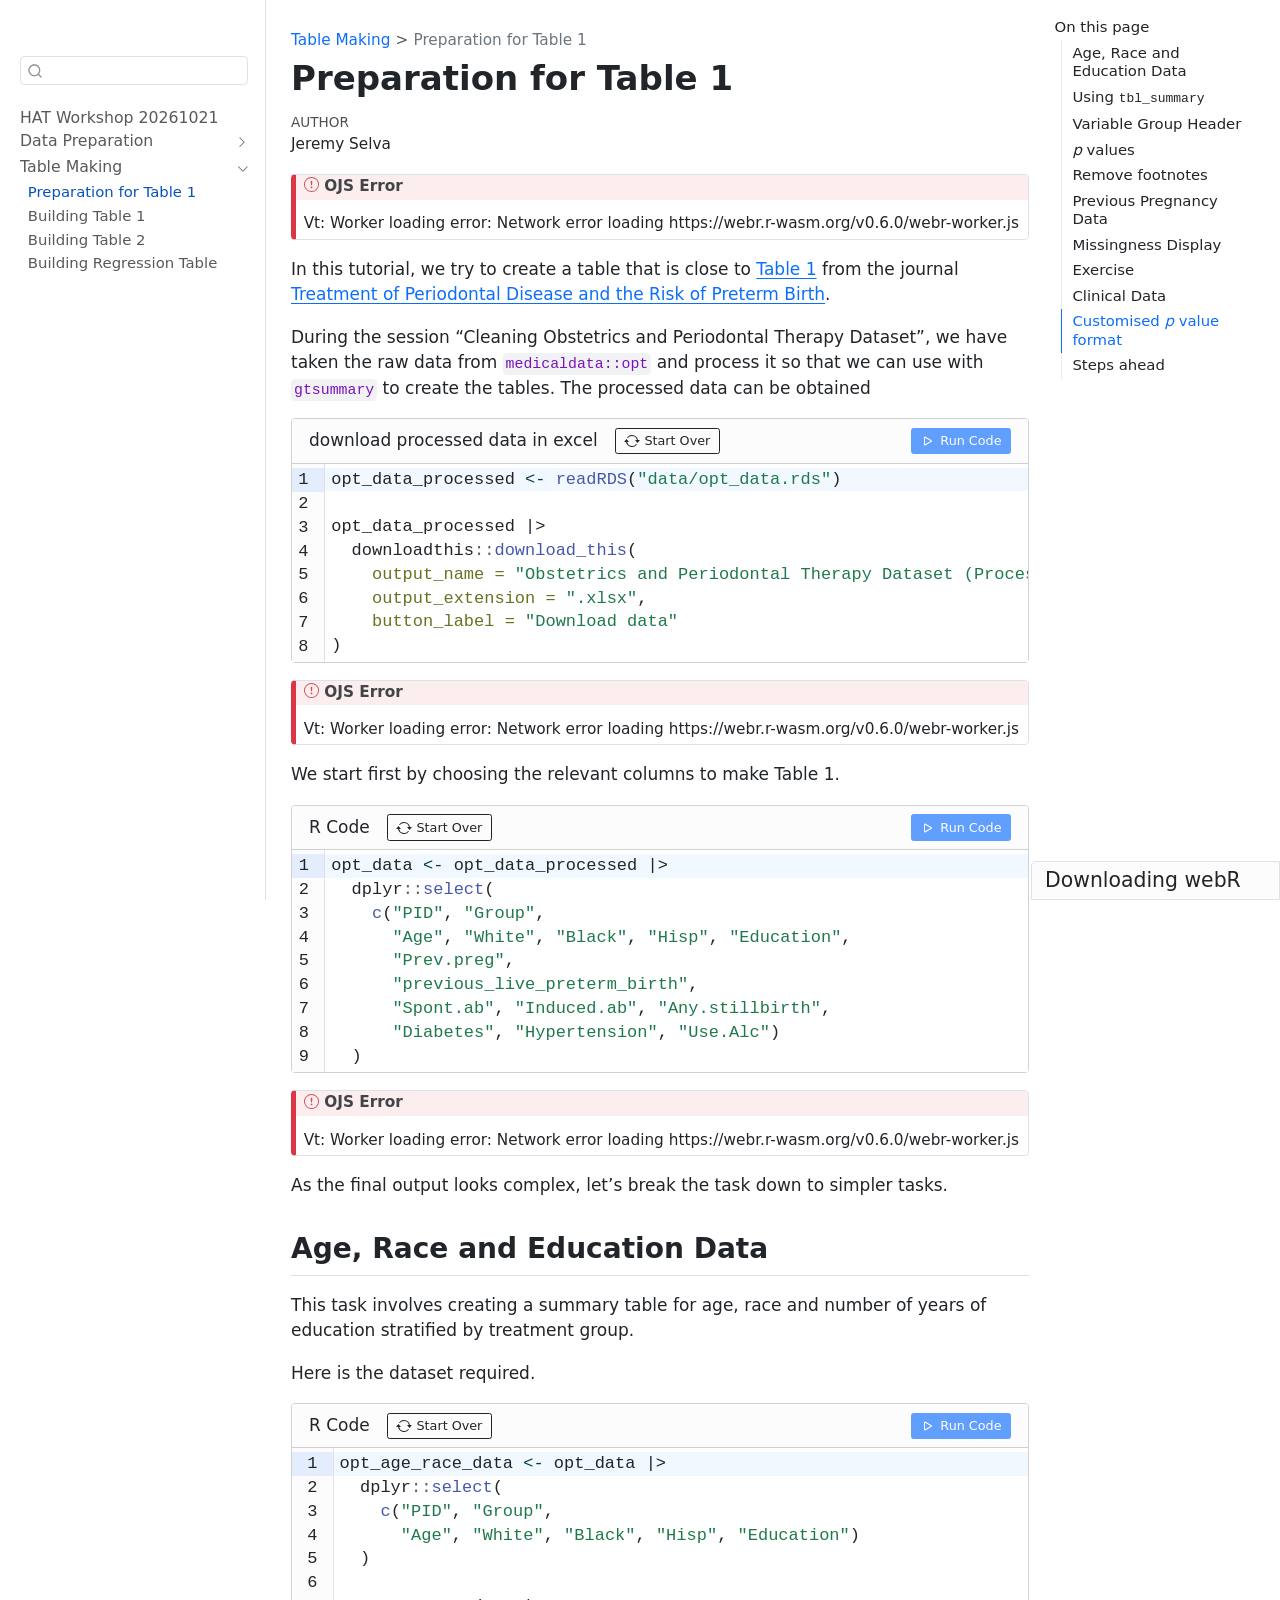
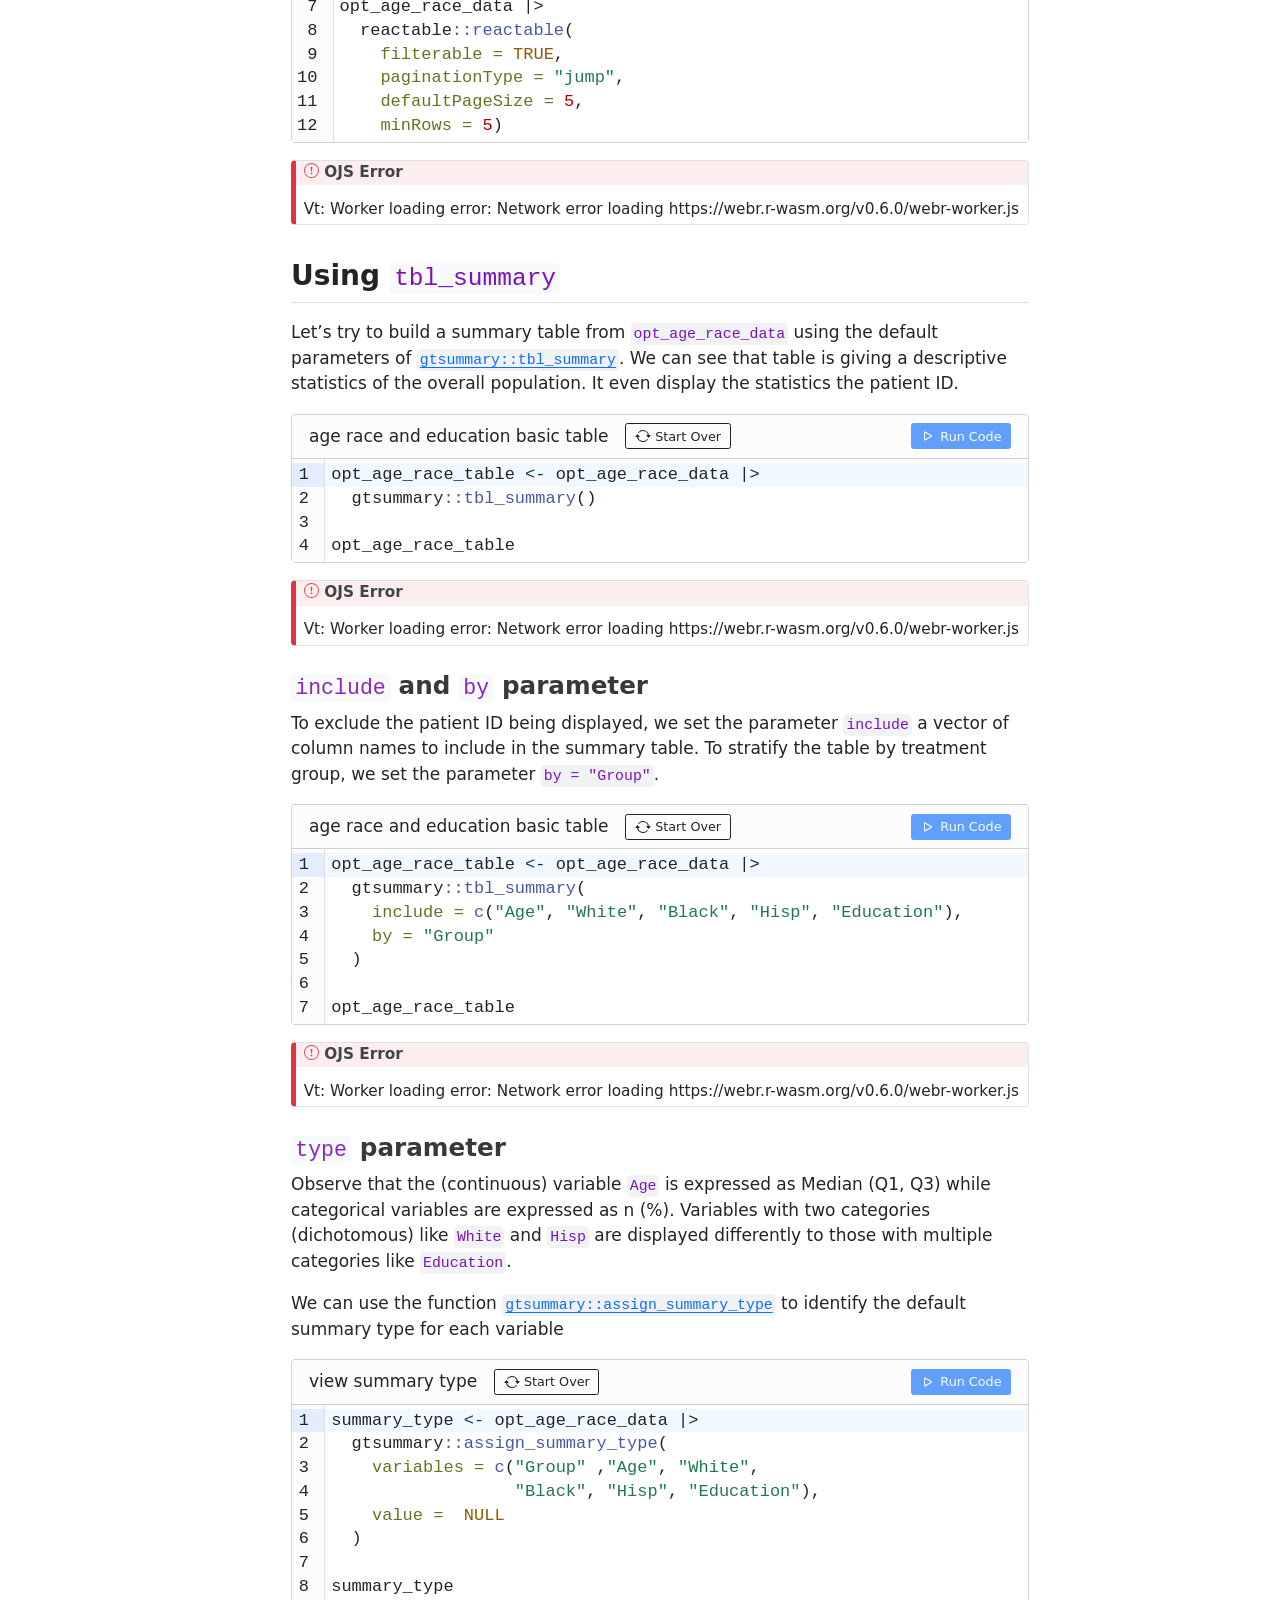
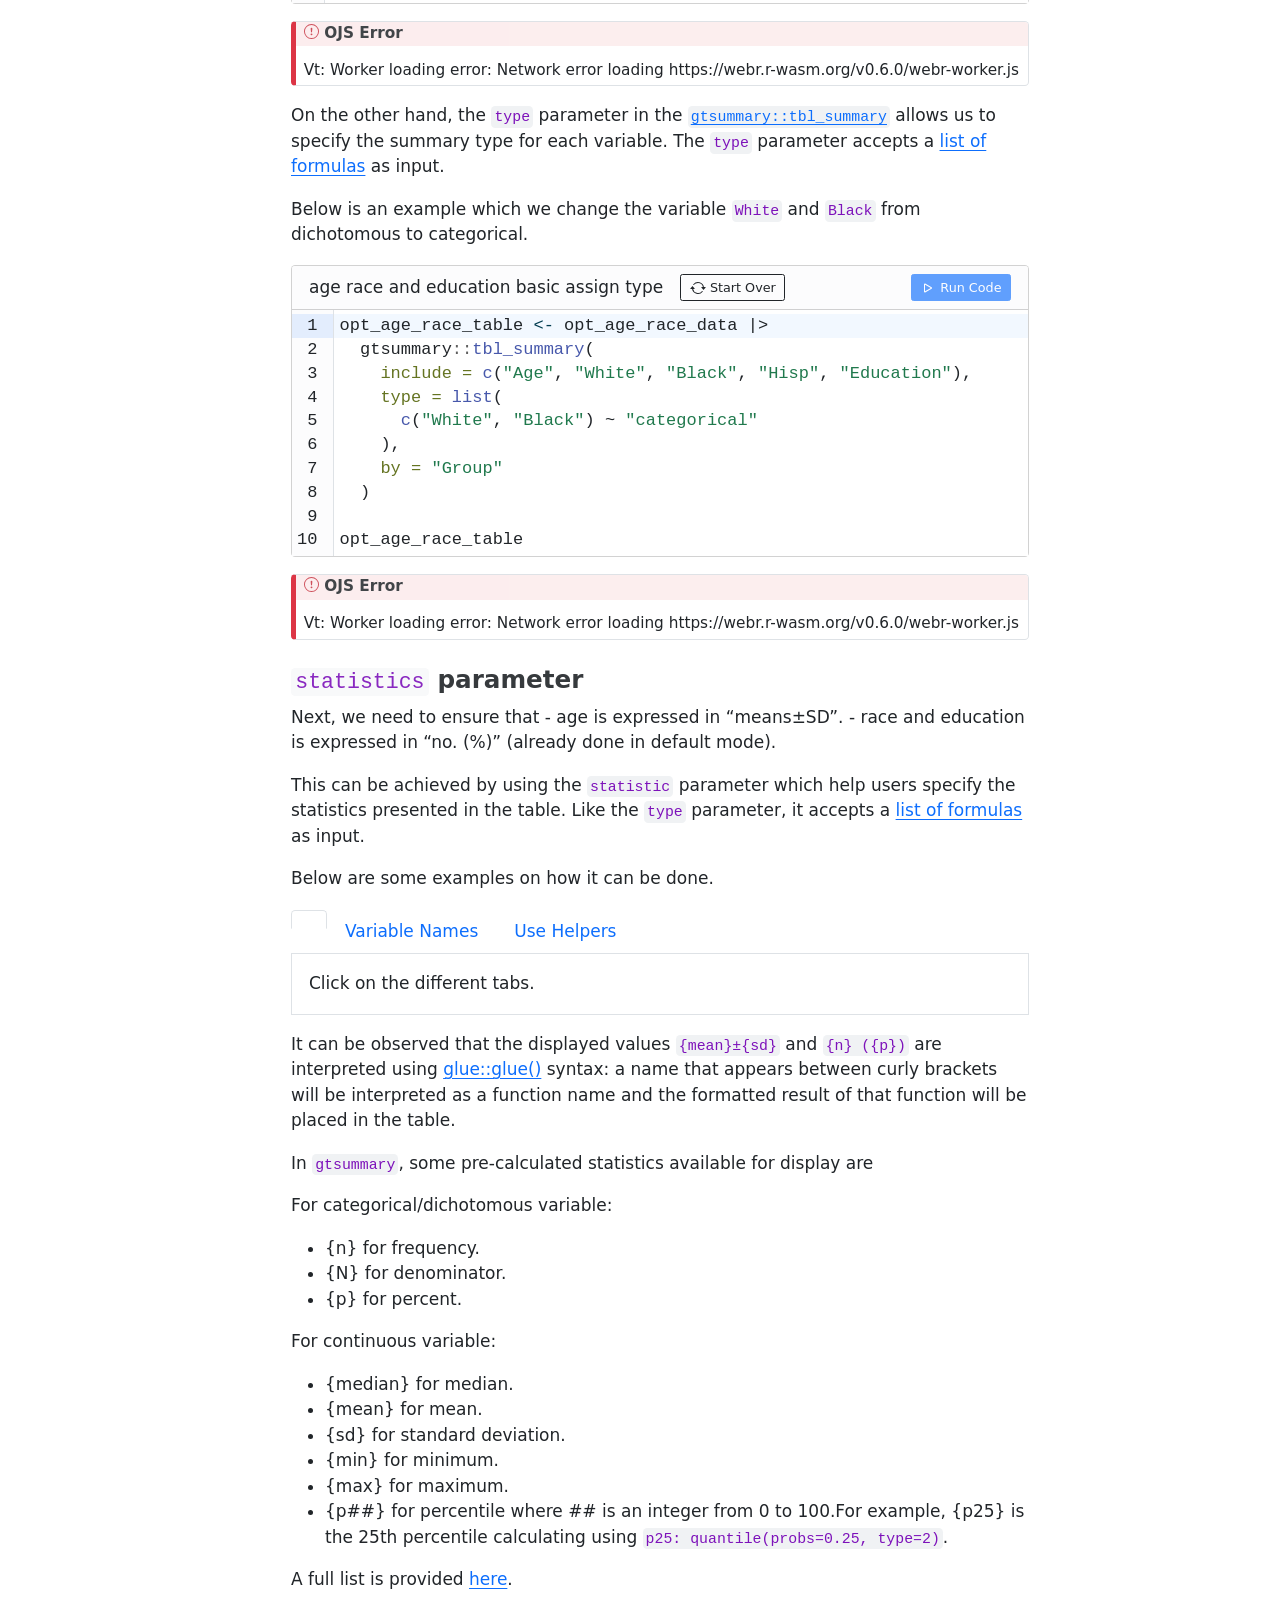
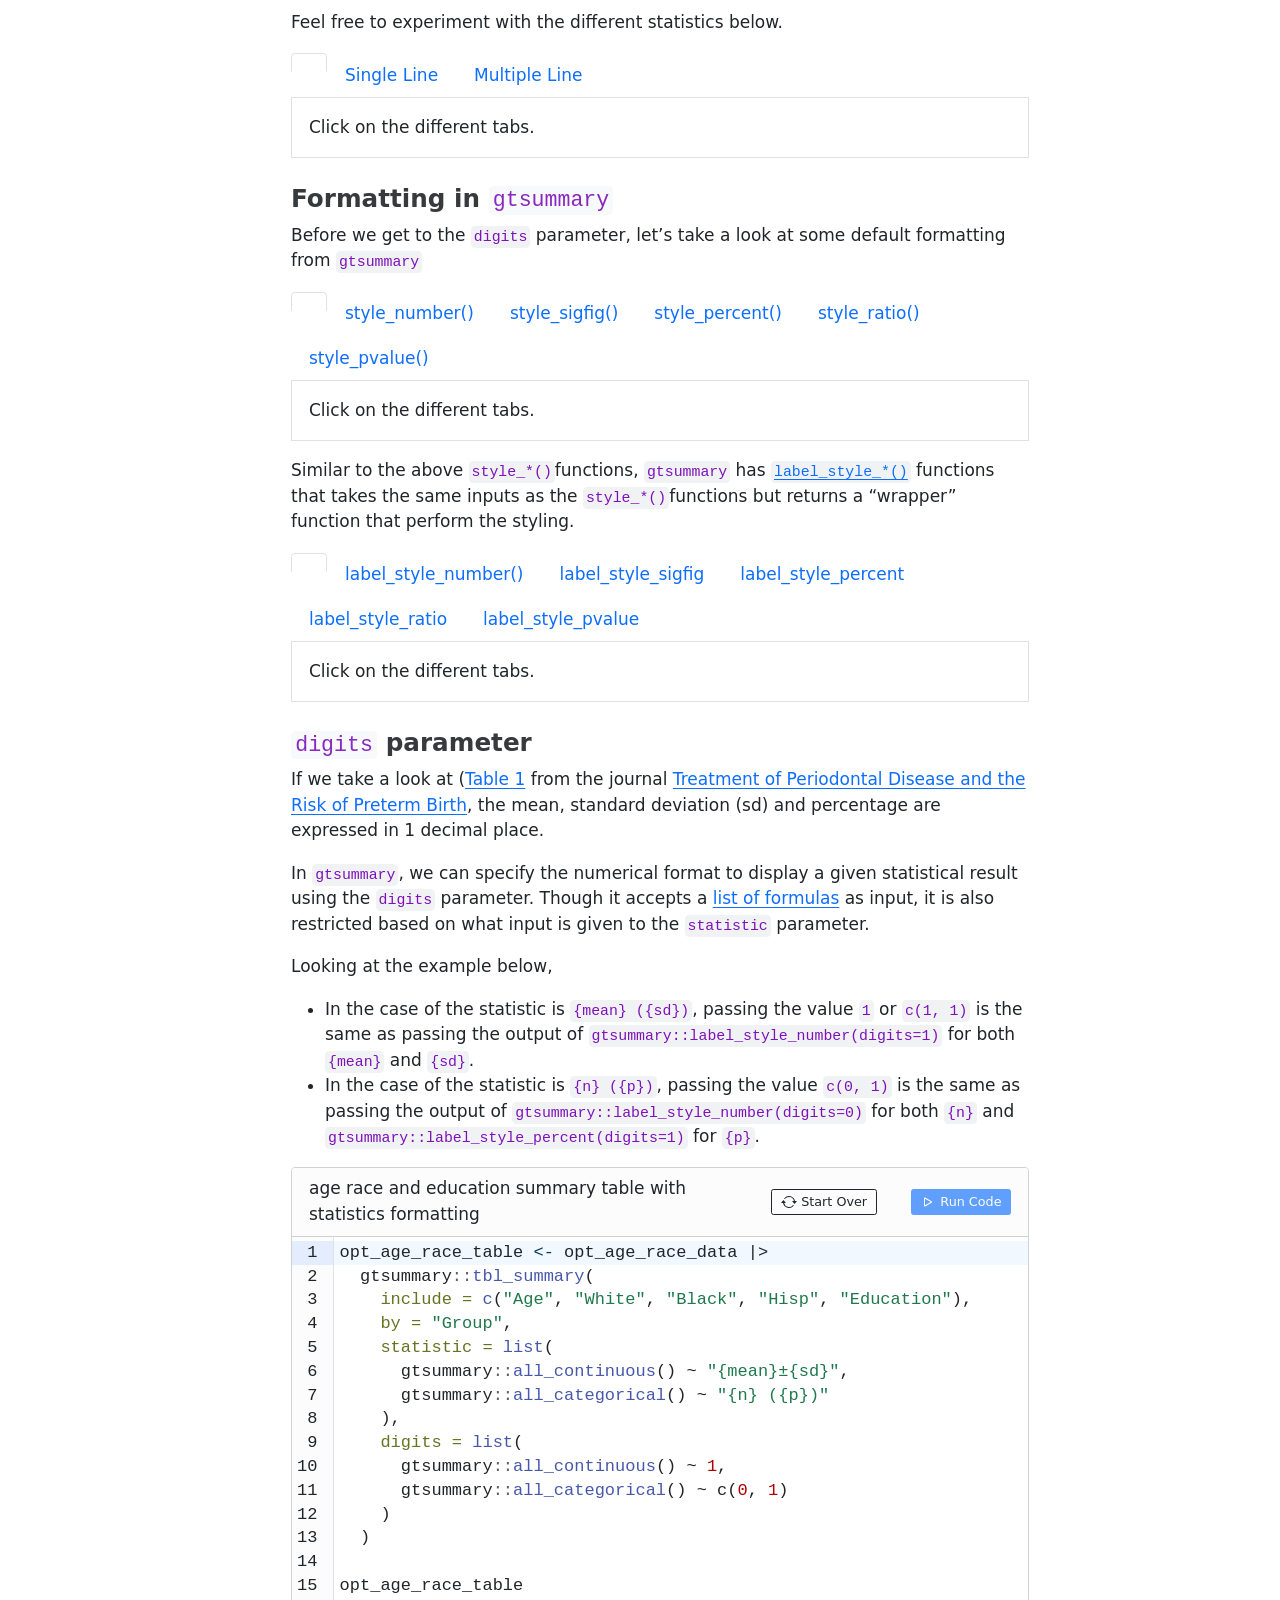
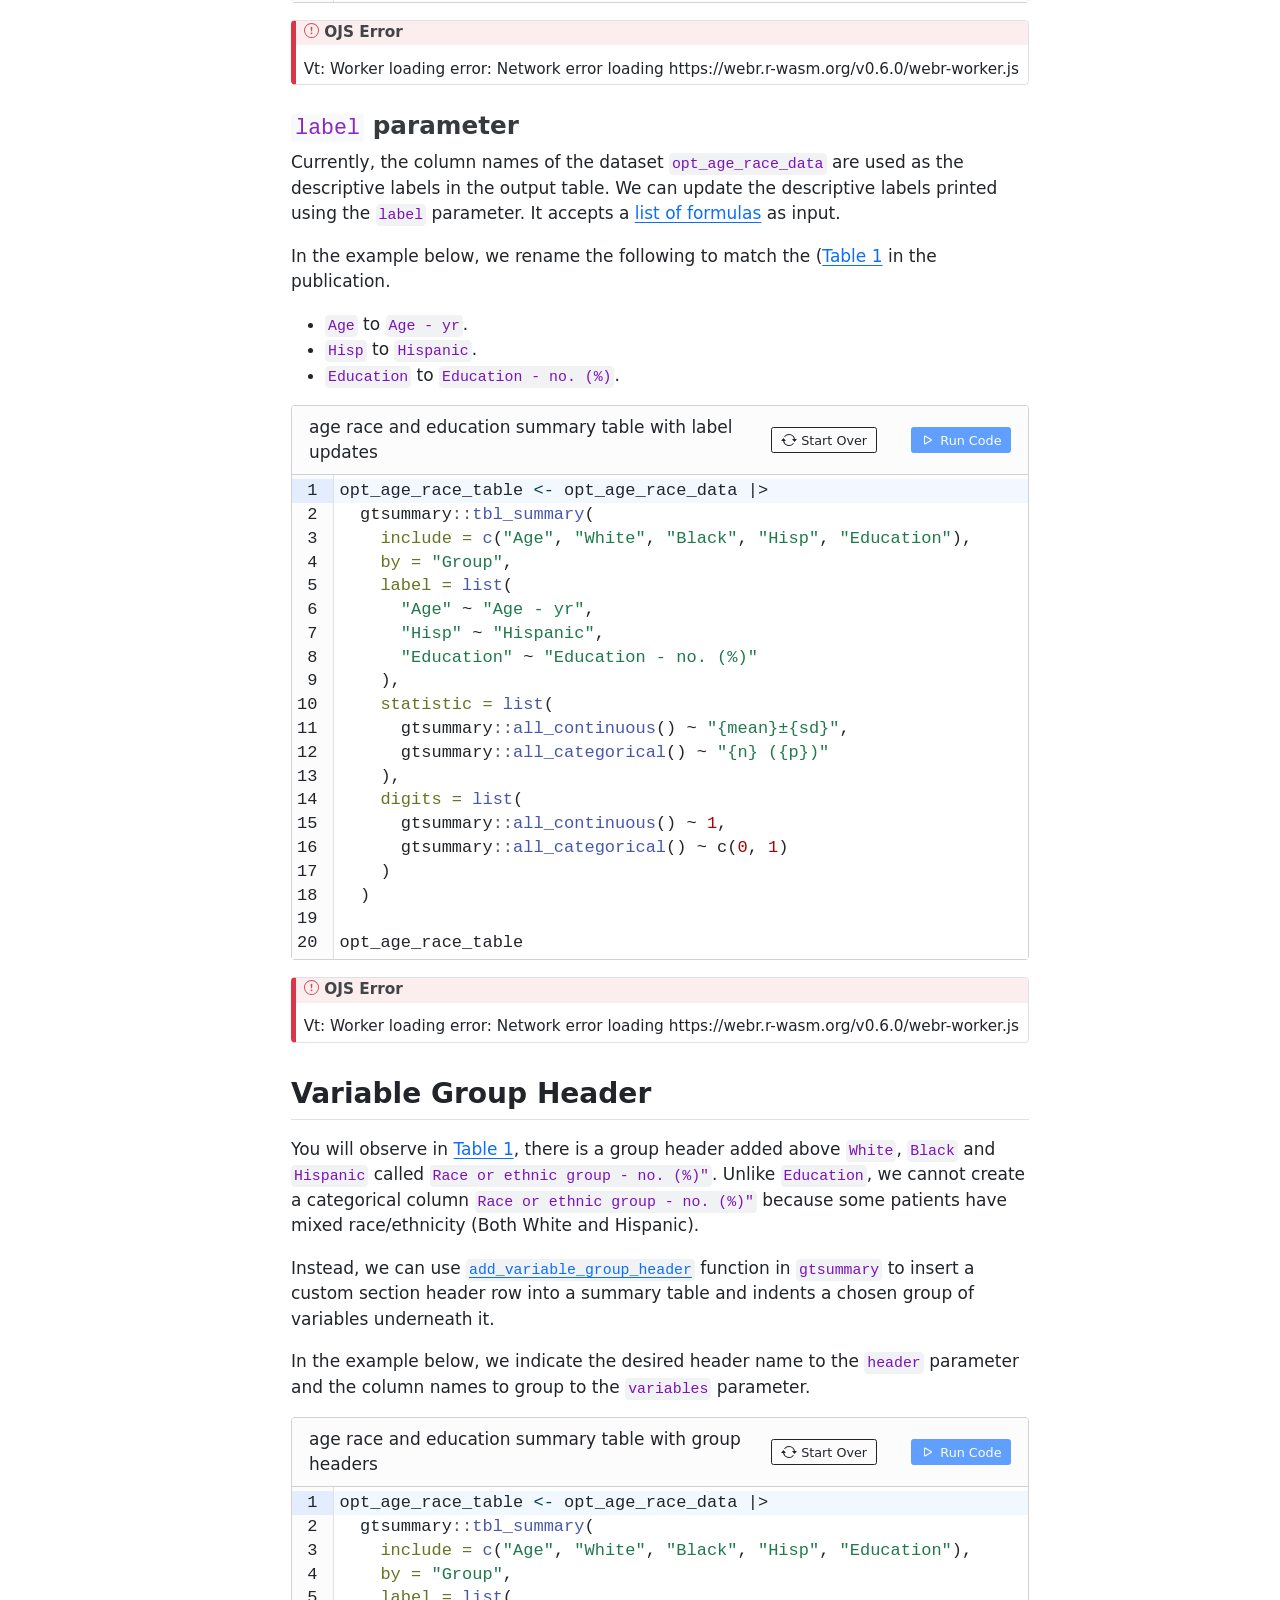
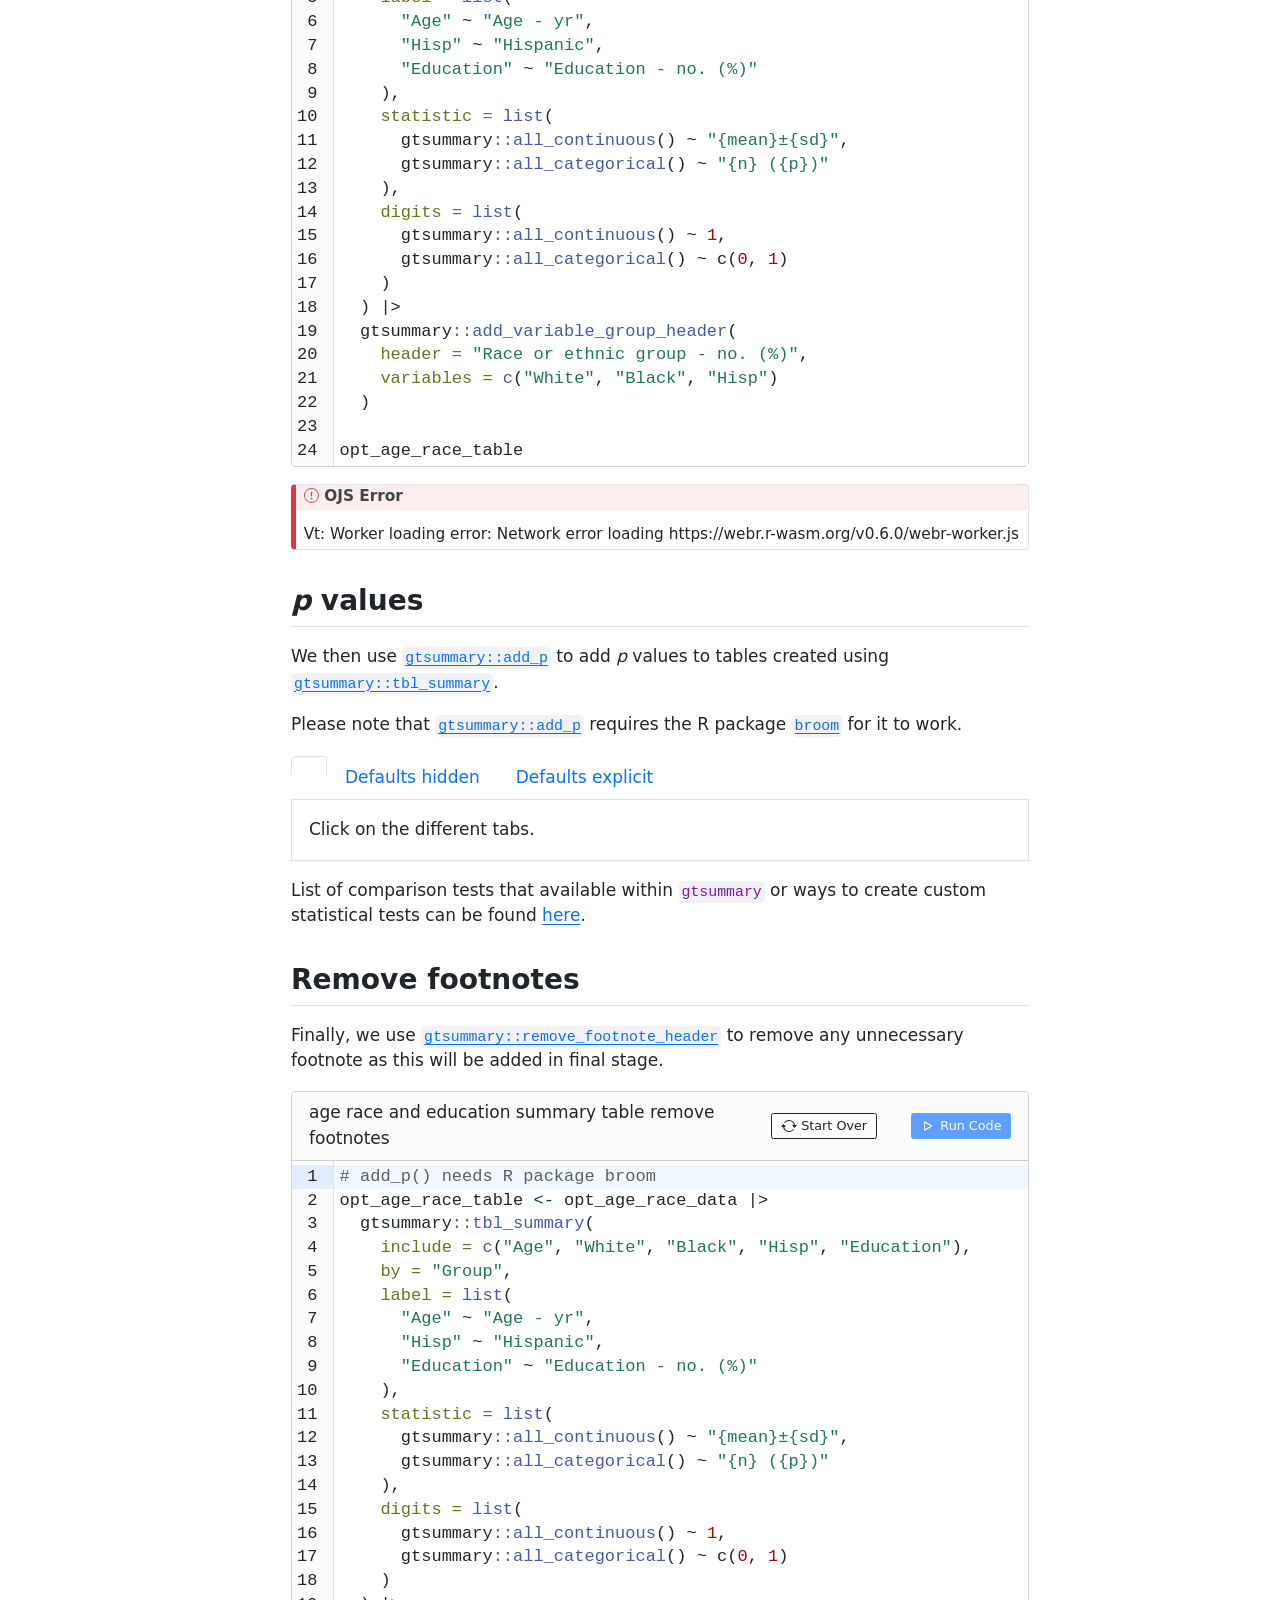
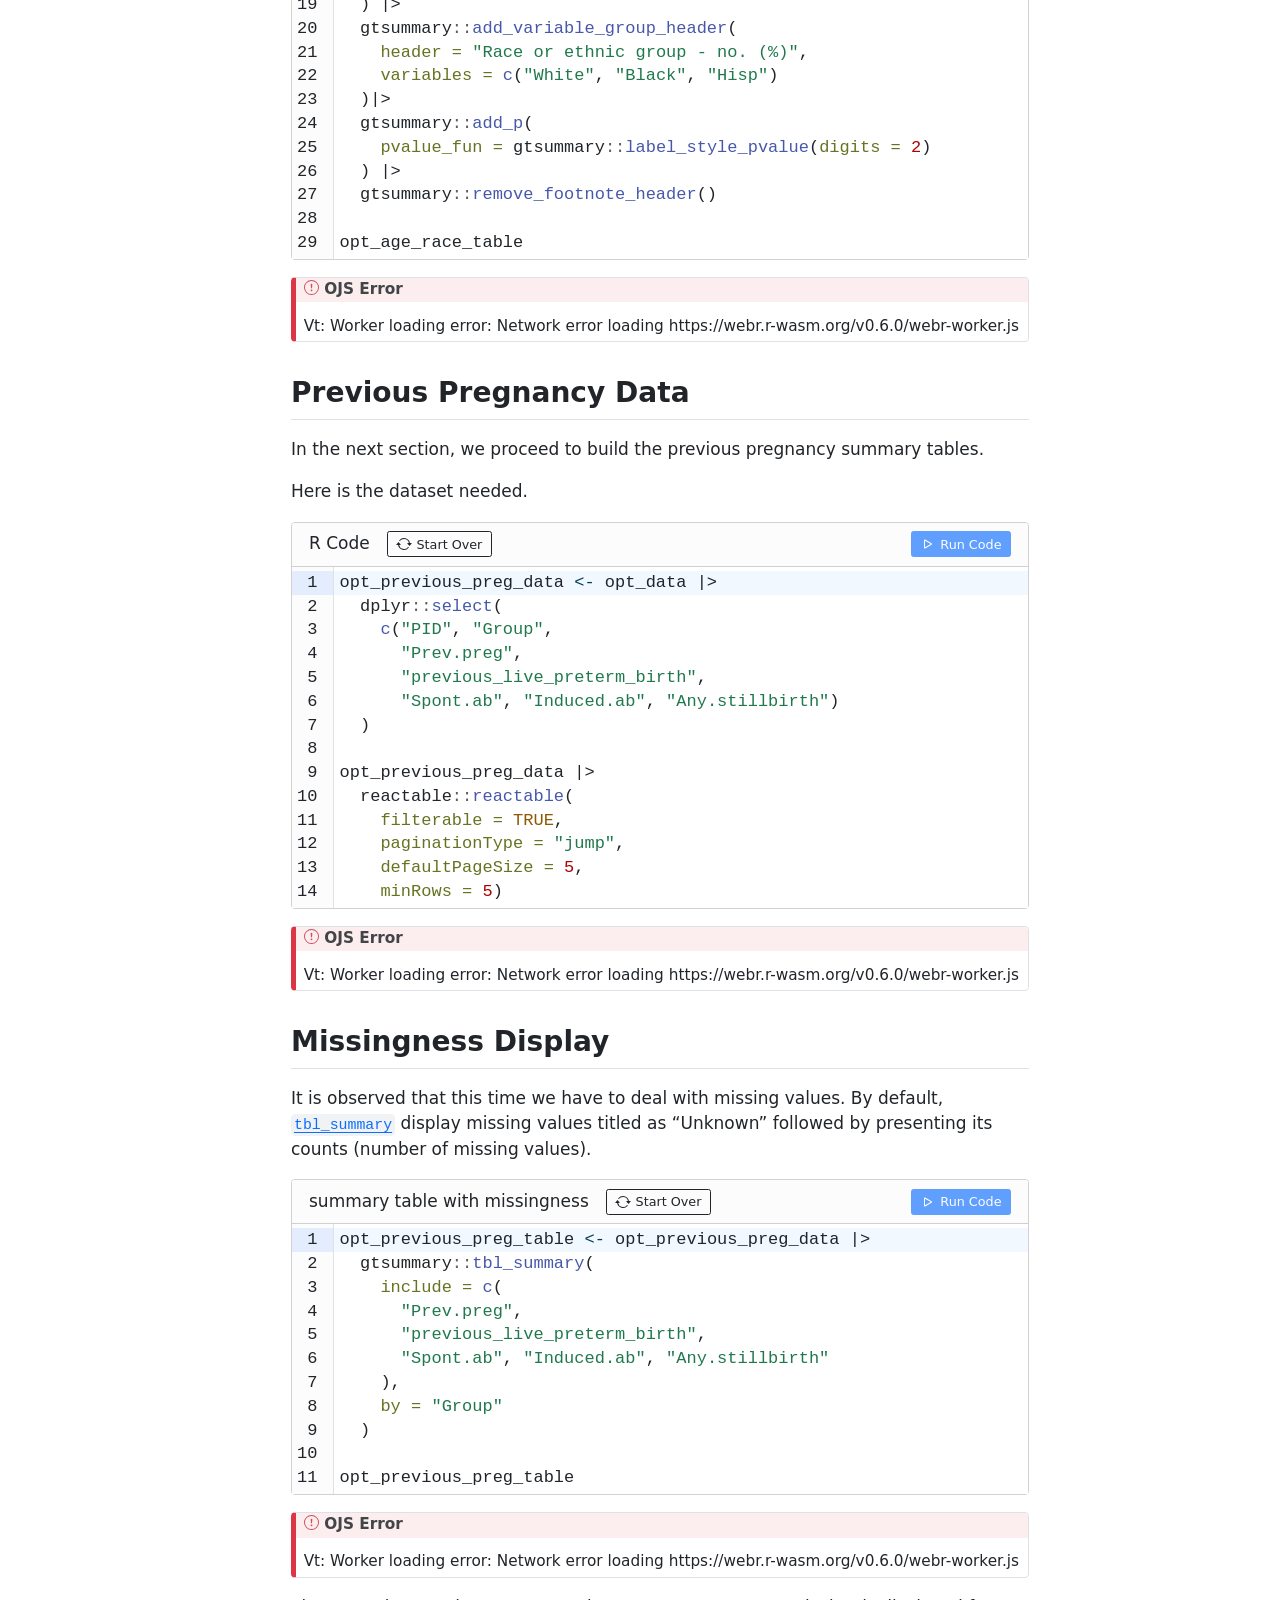
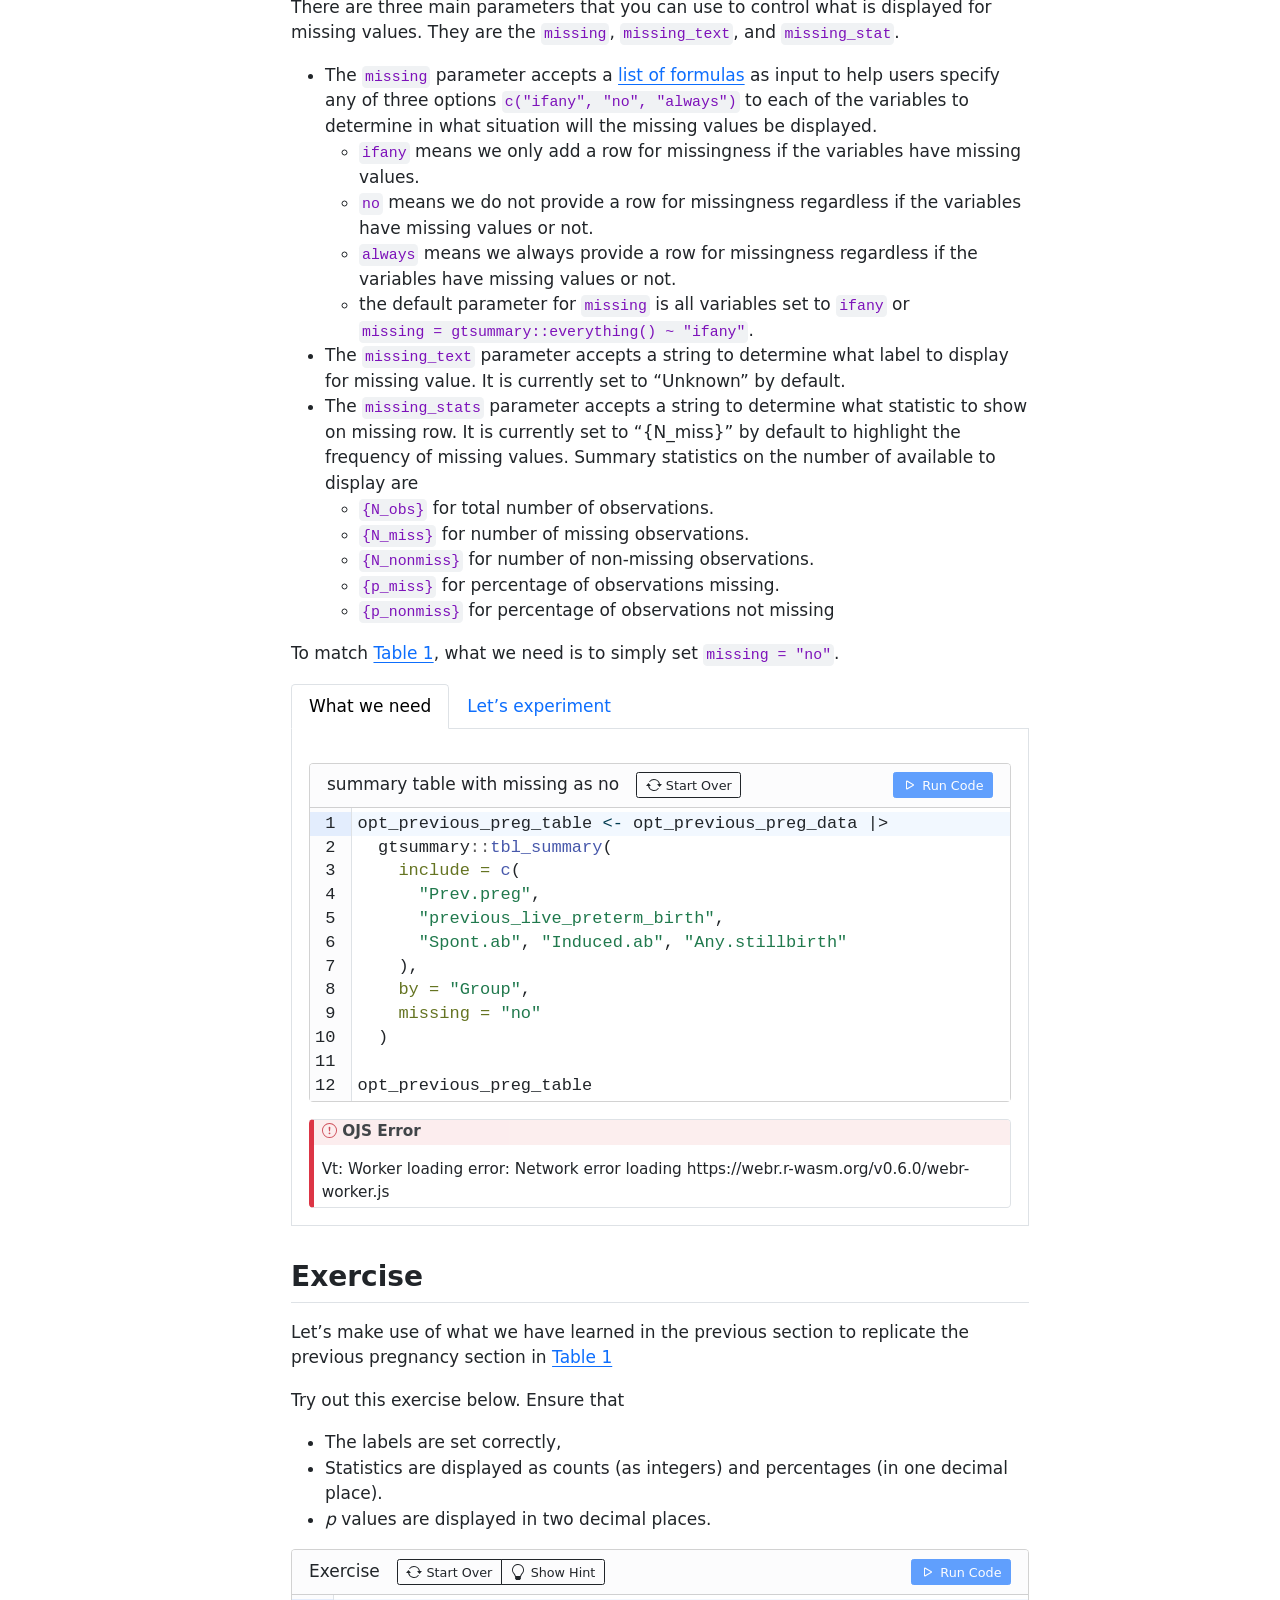
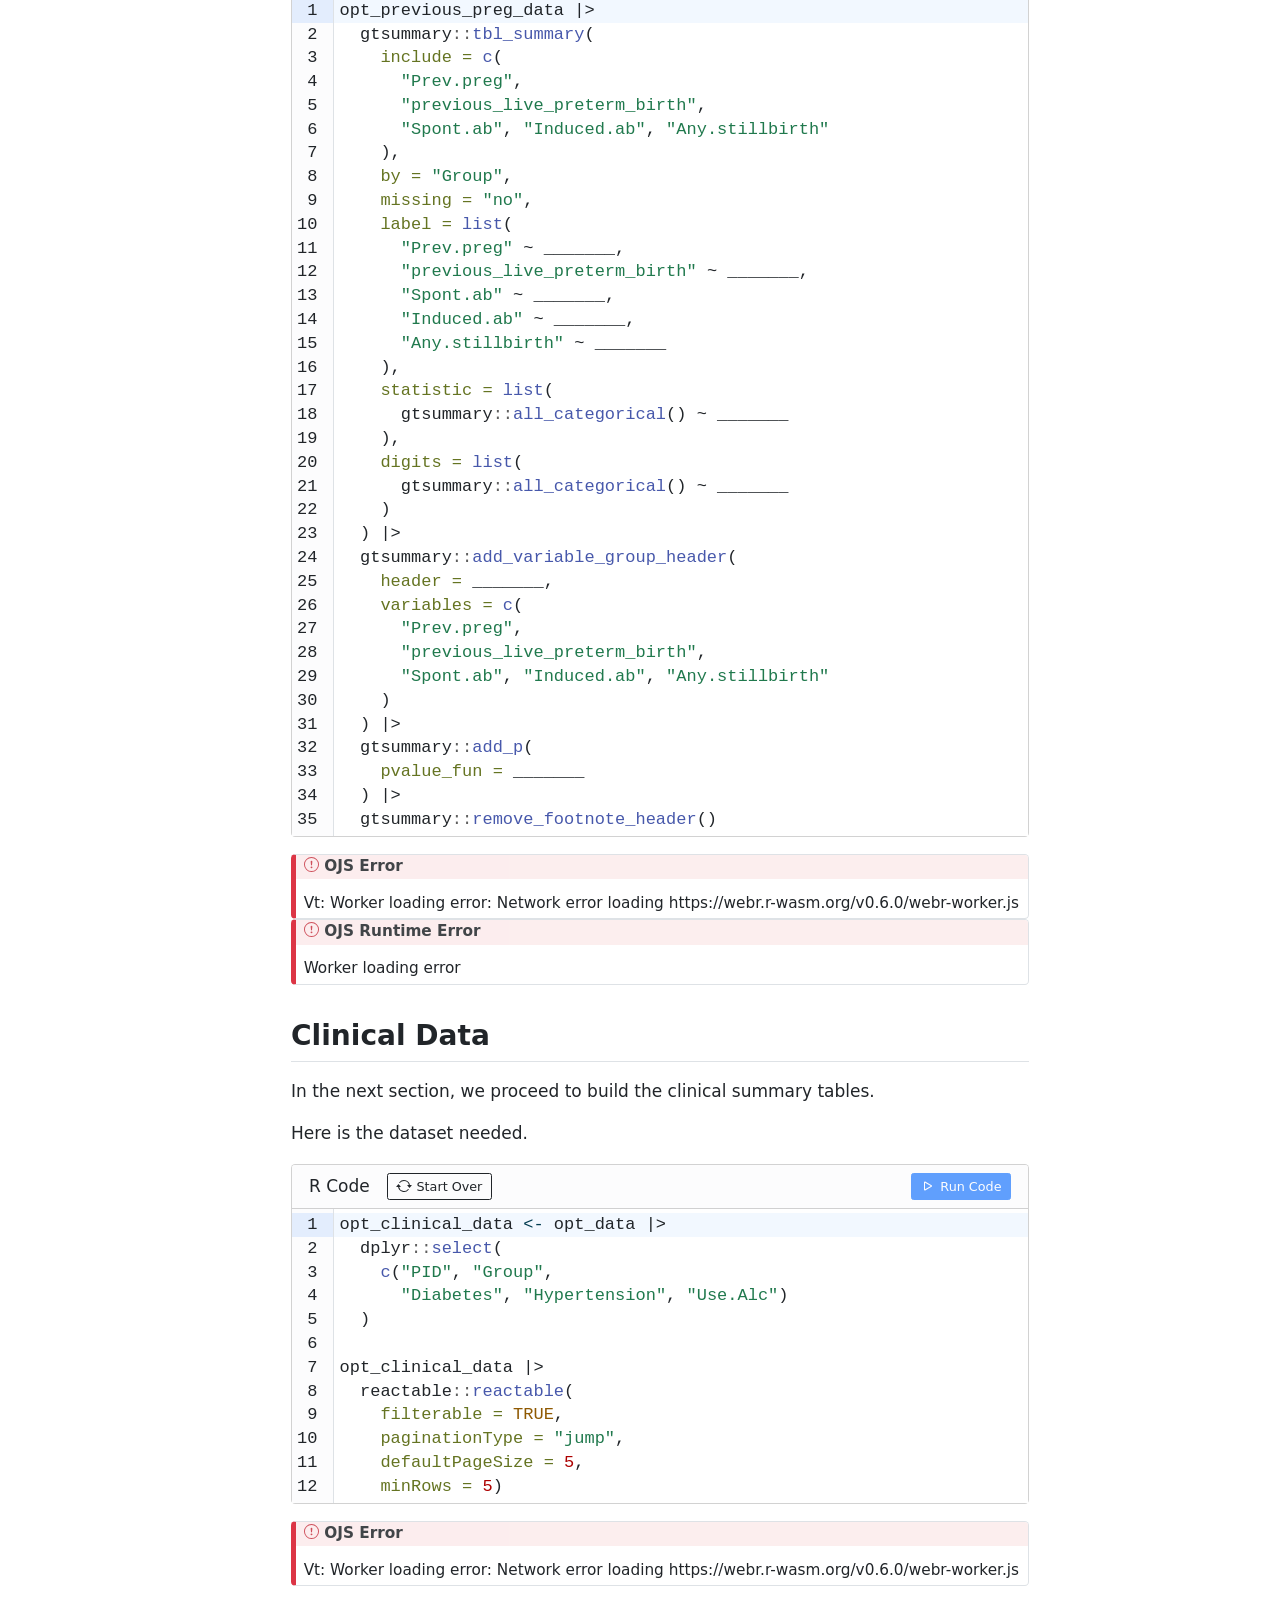
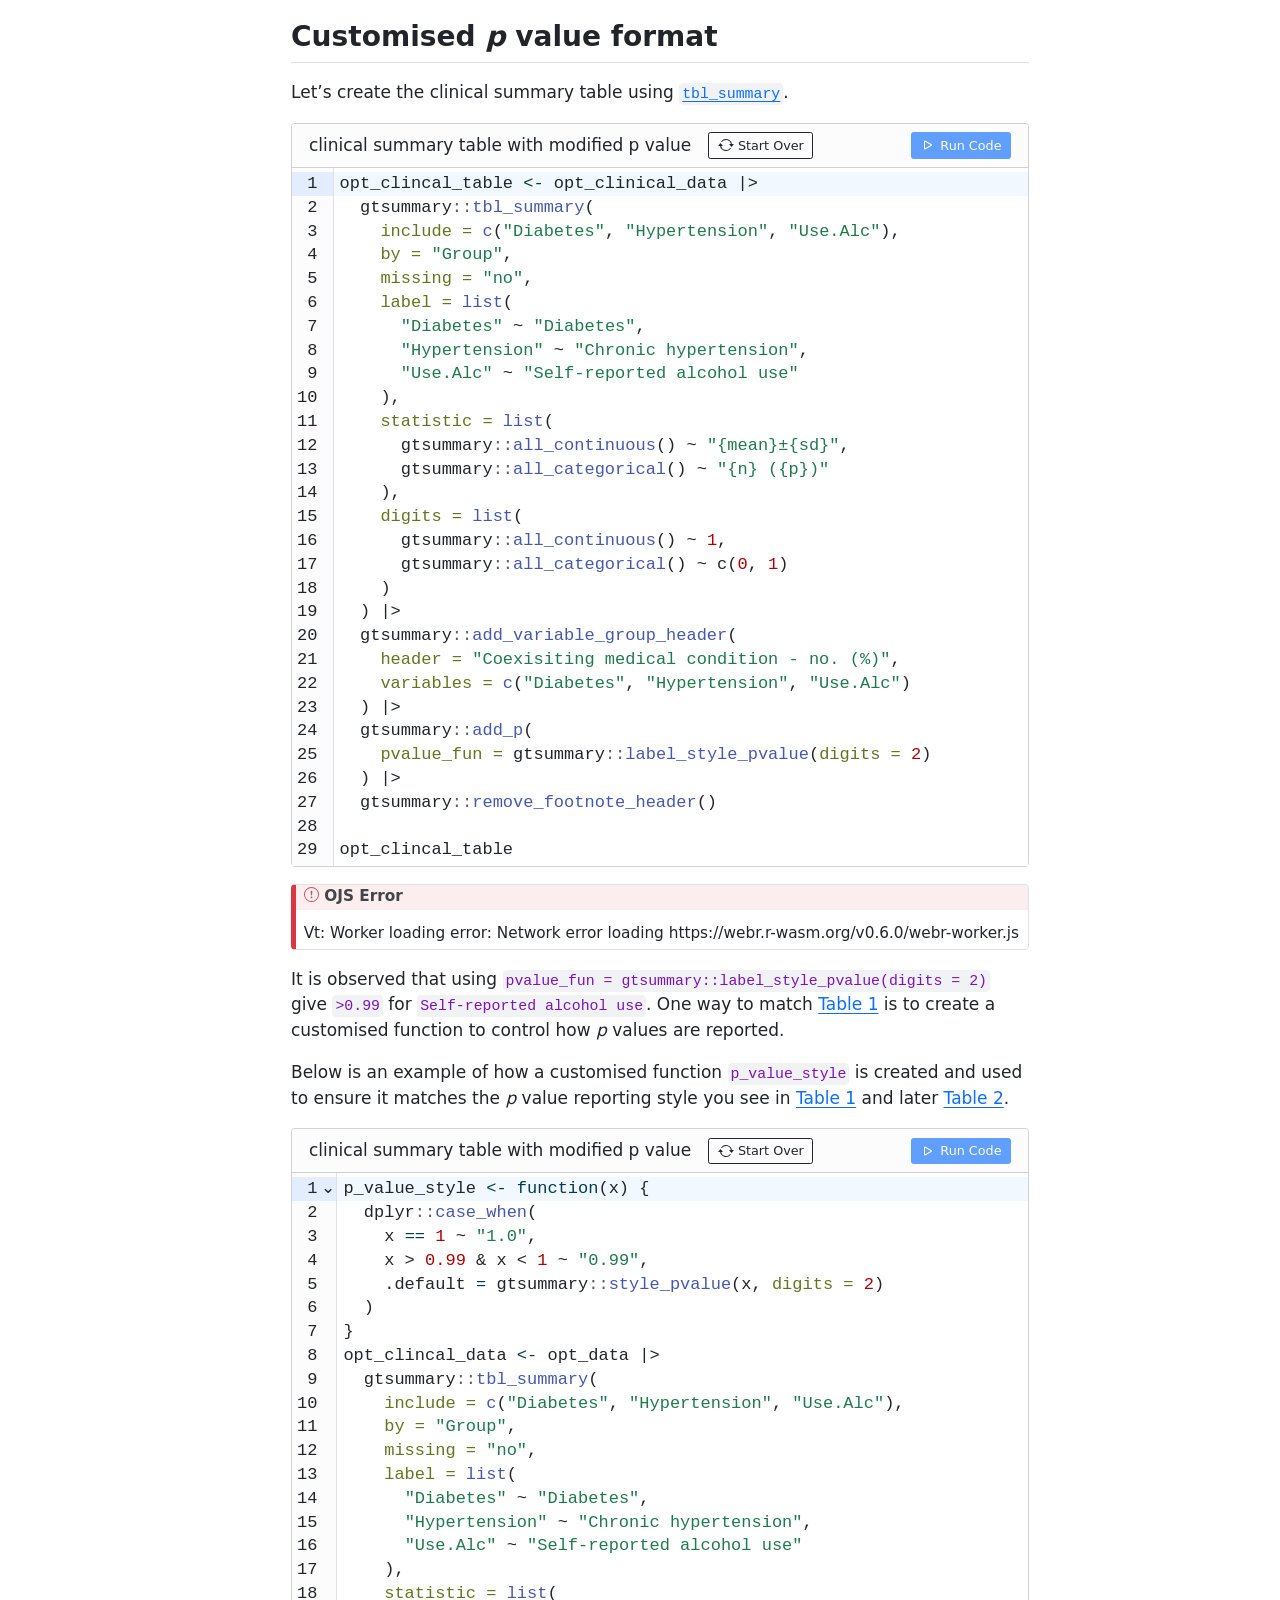
==== commit f951d684: "Update tutorial to include a button to download the data." ====
--- a/docs/table_basic/age_race_edu_table_1.html
+++ b/docs/table_basic/age_race_edu_table_1.html
@@ -277,14 +277,25 @@
 </div>
 </div>
 <p>In this tutorial, we try to create a table that is close to <a href="https://www.nejm.org/cms/10.1056/NEJMoa062249/asset/c676621f-111e-4299-a7a3-082bbe922f9a/assets/images/large/nejmoa062249_t1.jpg" target="_blank">Table 1</a> from the journal <a href="https://www.nejm.org/doi/full/10.1056/NEJMoa062249" target="_blank">Treatment of Periodontal Disease and the Risk of Preterm Birth</a>.</p>
+<p>During the session “Cleaning Obstetrics and Periodontal Therapy Dataset”, we have taken the raw data from <code>medicaldata::opt</code> and process it so that we can use with <code>gtsummary</code> to create the tables. The processed data can be obtained</p>
+<div class="cell" data-caption="download processed data in excel" data-envir="setup_table_1" data-autorun="true">
+<div>
+<div id="webr-2" class="exercise-cell">
+
+</div>
+<script type="webr-2-contents">
+[base64]
+</script>
+</div>
+</div>
 <p>We start first by choosing the relevant columns to make Table 1.</p>
 <div class="cell" data-envir="setup_table_1" data-autorun="true">
 <div>
-<div id="webr-2" class="exercise-cell">
-
-</div>
-<script type="webr-2-contents">
-[base64]
+<div id="webr-3" class="exercise-cell">
+
+</div>
+<script type="webr-3-contents">
+[base64]
 </script>
 </div>
 </div>
@@ -295,10 +306,10 @@
 <p>Here is the dataset required.</p>
 <div class="cell" data-envir="setup_table_1" data-autorun="true">
 <div>
-<div id="webr-3" class="exercise-cell">
-
-</div>
-<script type="webr-3-contents">
+<div id="webr-4" class="exercise-cell">
+
+</div>
+<script type="webr-4-contents">
 [base64]
 </script>
 </div>
@@ -309,10 +320,10 @@
 <p>Let’s try to build a summary table from <code>opt_age_race_data</code> using the default parameters of <a href="https://www.danieldsjoberg.com/gtsummary/reference/tbl_summary.html" target="_blank"><code>gtsummary::tbl_summary</code></a>. We can see that table is giving a descriptive statistics of the overall population. It even display the statistics the patient ID.</p>
 <div class="cell" data-caption="age race and education basic table" data-envir="setup_table_1">
 <div>
-<div id="webr-4" class="exercise-cell">
-
-</div>
-<script type="webr-4-contents">
+<div id="webr-5" class="exercise-cell">
+
+</div>
+<script type="webr-5-contents">
 [base64]
 </script>
 </div>
@@ -322,10 +333,10 @@
 <p>To exclude the patient ID being displayed, we set the parameter <code>include</code> a vector of column names to include in the summary table. To stratify the table by treatment group, we set the parameter <code>by = "Group"</code>.</p>
 <div class="cell" data-caption="age race and education basic table" data-envir="setup_table_1">
 <div>
-<div id="webr-5" class="exercise-cell">
-
-</div>
-<script type="webr-5-contents">
+<div id="webr-6" class="exercise-cell">
+
+</div>
+<script type="webr-6-contents">
 [base64]
 </script>
 </div>
@@ -337,10 +348,10 @@
 <p>We can use the function <a href="https://www.danieldsjoberg.com/gtsummary/reference/assign_summary_type.html" target="_blank"><code>gtsummary::assign_summary_type</code></a> to identify the default summary type for each variable</p>
 <div class="cell" data-caption="view summary type" data-envir="setup_table_1">
 <div>
-<div id="webr-6" class="exercise-cell">
-
-</div>
-<script type="webr-6-contents">
+<div id="webr-7" class="exercise-cell">
+
+</div>
+<script type="webr-7-contents">
 [base64]
 </script>
 </div>
@@ -349,10 +360,10 @@
 <p>Below is an example which we change the variable <code>White</code> and <code>Black</code> from dichotomous to categorical.</p>
 <div class="cell" data-caption="age race and education basic assign type" data-envir="setup_table_1">
 <div>
-<div id="webr-7" class="exercise-cell">
-
-</div>
-<script type="webr-7-contents">
+<div id="webr-8" class="exercise-cell">
+
+</div>
+<script type="webr-8-contents">
 [base64]
 </script>
 </div>
@@ -373,10 +384,10 @@
 <p>We can list each variable individually as a character vector.</p>
 <div class="cell" data-caption="age race and education basic table statistics list all variables" data-envir="setup_table_1">
 <div>
-<div id="webr-8" class="exercise-cell">
-
-</div>
-<script type="webr-8-contents">
+<div id="webr-9" class="exercise-cell">
+
+</div>
+<script type="webr-9-contents">
 [base64]
 </script>
 </div>
@@ -386,10 +397,10 @@
 <p>We can use <code>all_</code> helper functions like <a href="https://www.danieldsjoberg.com/gtsummary/reference/select_helpers.html" target="_blank"><code>gtsummary::all_continuous()</code></a> and <a href="https://www.danieldsjoberg.com/gtsummary/reference/select_helpers.html" target="_blank"><code>gtsummary::all_categorical()</code></a> to make the code concise.</p>
 <div class="cell" data-caption="age race and education basic table statistics list all variables" data-envir="setup_table_1">
 <div>
-<div id="webr-9" class="exercise-cell">
-
-</div>
-<script type="webr-9-contents">
+<div id="webr-10" class="exercise-cell">
+
+</div>
+<script type="webr-10-contents">
 [base64]
 </script>
 </div>
@@ -425,10 +436,10 @@
 <div id="tabset-2-2" class="tab-pane" role="tabpanel" aria-labelledby="tabset-2-2-tab">
 <div class="cell" data-caption="age race and education basic table different stats" data-envir="setup_table_1">
 <div>
-<div id="webr-10" class="exercise-cell">
-
-</div>
-<script type="webr-10-contents">
+<div id="webr-11" class="exercise-cell">
+
+</div>
+<script type="webr-11-contents">
 [base64]
 </script>
 </div>
@@ -438,10 +449,10 @@
 <p>Sometimes, there may be a need to display continuous variables statistical summaries in multiple lines. To do that, you can change the variable <code>type</code> from <code>continuous</code> to <code>continuous2</code>.</p>
 <div class="cell" data-caption="age race and education basic table different stats" data-envir="setup_table_1">
 <div>
-<div id="webr-11" class="exercise-cell">
-
-</div>
-<script type="webr-11-contents">
+<div id="webr-12" class="exercise-cell">
+
+</div>
+<script type="webr-12-contents">
 [base64]
 </script>
 </div>
@@ -463,10 +474,10 @@
 <p><a href="https://www.danieldsjoberg.com/gtsummary/reference/style_number.html" target="_blank"><code>gtsummary::style_number</code></a> is the default style that <code>gtsummary</code> used internally to style the number. It rounds numbers to a fixed number of decimal places specified by the <code>digits</code> argument.</p>
 <div class="cell" data-caption="style number in gtsummary">
 <div>
-<div id="webr-12" class="exercise-cell">
-
-</div>
-<script type="webr-12-contents">
+<div id="webr-13" class="exercise-cell">
+
+</div>
+<script type="webr-13-contents">
 [base64]
 </script>
 </div>
@@ -474,10 +485,10 @@
 <p>It has many flexible parameter to use and explore. The <code>digits</code> parameter can accept a vector of numbers to indicate how many decimal places to express for each number.</p>
 <div class="cell" data-caption="style number in gtsummary">
 <div>
-<div id="webr-13" class="exercise-cell">
-
-</div>
-<script type="webr-13-contents">
+<div id="webr-14" class="exercise-cell">
+
+</div>
+<script type="webr-14-contents">
 [base64]
 </script>
 </div>
@@ -487,10 +498,10 @@
 <p><a href="https://www.danieldsjoberg.com/gtsummary/reference/style_sigfig.html" target="_blank"><code>gtsummary::style_sigfig</code></a> rounds numbers to a minimum number of significant figures (significant digits) via <code>digits</code>, adapting the decimal count dynamically depending on the magnitude of the number.</p>
 <div class="cell" data-caption="style sigfig in gtsummary">
 <div>
-<div id="webr-14" class="exercise-cell">
-
-</div>
-<script type="webr-14-contents">
+<div id="webr-15" class="exercise-cell">
+
+</div>
+<script type="webr-15-contents">
 [base64]
 </script>
 </div>
@@ -498,10 +509,10 @@
 <p>Unlike <a href="https://www.danieldsjoberg.com/gtsummary/reference/style_number.html" target="_blank"><code>gtsummary::style_number</code></a>, the <code>digits</code> parameter can only accept one number.</p>
 <div class="cell" data-caption="style sigfig in gtsummary">
 <div>
-<div id="webr-15" class="exercise-cell">
-
-</div>
-<script type="webr-15-contents">
+<div id="webr-16" class="exercise-cell">
+
+</div>
+<script type="webr-16-contents">
 [base64]
 </script>
 </div>
@@ -519,10 +530,10 @@
 </ul>
 <div class="cell" data-caption="style percent in gtsummary">
 <div>
-<div id="webr-16" class="exercise-cell">
-
-</div>
-<script type="webr-16-contents">
+<div id="webr-17" class="exercise-cell">
+
+</div>
+<script type="webr-17-contents">
 [base64]
 </script>
 </div>
@@ -537,10 +548,10 @@
 </ul>
 <div class="cell" data-caption="style ratio in gtsummary">
 <div>
-<div id="webr-17" class="exercise-cell">
-
-</div>
-<script type="webr-17-contents">
+<div id="webr-18" class="exercise-cell">
+
+</div>
+<script type="webr-18-contents">
 [base64]
 </script>
 </div>
@@ -563,10 +574,10 @@
 </ul>
 <div class="cell" data-caption="p value in gtsummary">
 <div>
-<div id="webr-18" class="exercise-cell">
-
-</div>
-<script type="webr-18-contents">
+<div id="webr-19" class="exercise-cell">
+
+</div>
+<script type="webr-19-contents">
 [base64]
 </script>
 </div>
@@ -584,10 +595,10 @@
 <div id="tabset-4-2" class="tab-pane" role="tabpanel" aria-labelledby="tabset-4-2-tab">
 <div class="cell" data-caption="label style number in gtsummary">
 <div>
-<div id="webr-19" class="exercise-cell">
-
-</div>
-<script type="webr-19-contents">
+<div id="webr-20" class="exercise-cell">
+
+</div>
+<script type="webr-20-contents">
 [base64]
 </script>
 </div>
@@ -596,10 +607,10 @@
 <div id="tabset-4-3" class="tab-pane" role="tabpanel" aria-labelledby="tabset-4-3-tab">
 <div class="cell" data-caption="label style sigfig in gtsummary">
 <div>
-<div id="webr-20" class="exercise-cell">
-
-</div>
-<script type="webr-20-contents">
+<div id="webr-21" class="exercise-cell">
+
+</div>
+<script type="webr-21-contents">
 [base64]
 </script>
 </div>
@@ -608,10 +619,10 @@
 <div id="tabset-4-4" class="tab-pane" role="tabpanel" aria-labelledby="tabset-4-4-tab">
 <div class="cell" data-caption="label style percent in gtsummary">
 <div>
-<div id="webr-21" class="exercise-cell">
-
-</div>
-<script type="webr-21-contents">
+<div id="webr-22" class="exercise-cell">
+
+</div>
+<script type="webr-22-contents">
 [base64]
 </script>
 </div>
@@ -620,10 +631,10 @@
 <div id="tabset-4-5" class="tab-pane" role="tabpanel" aria-labelledby="tabset-4-5-tab">
 <div class="cell" data-caption="label style ratio in gtsummary">
 <div>
-<div id="webr-22" class="exercise-cell">
-
-</div>
-<script type="webr-22-contents">
+<div id="webr-23" class="exercise-cell">
+
+</div>
+<script type="webr-23-contents">
 [base64]
 </script>
 </div>
@@ -632,10 +643,10 @@
 <div id="tabset-4-6" class="tab-pane" role="tabpanel" aria-labelledby="tabset-4-6-tab">
 <div class="cell" data-caption="label style pvalue in gtsummary">
 <div>
-<div id="webr-23" class="exercise-cell">
-
-</div>
-<script type="webr-23-contents">
+<div id="webr-24" class="exercise-cell">
+
+</div>
+<script type="webr-24-contents">
 [base64]
 </script>
 </div>
@@ -655,10 +666,10 @@
 </ul>
 <div class="cell" data-caption="age race and education summary table with statistics formatting" data-envir="setup_table_1">
 <div>
-<div id="webr-24" class="exercise-cell">
-
-</div>
-<script type="webr-24-contents">
+<div id="webr-25" class="exercise-cell">
+
+</div>
+<script type="webr-25-contents">
 [base64]
 </script>
 </div>
@@ -675,10 +686,10 @@
 </ul>
 <div class="cell" data-caption="age race and education summary table with label updates" data-envir="setup_table_1">
 <div>
-<div id="webr-25" class="exercise-cell">
-
-</div>
-<script type="webr-25-contents">
+<div id="webr-26" class="exercise-cell">
+
+</div>
+<script type="webr-26-contents">
 [base64]
 </script>
 </div>
@@ -692,10 +703,10 @@
 <p>In the example below, we indicate the desired header name to the <code>header</code> parameter and the column names to group to the <code>variables</code> parameter.</p>
 <div class="cell" data-caption="age race and education summary table with group headers" data-envir="setup_table_1">
 <div>
-<div id="webr-26" class="exercise-cell">
-
-</div>
-<script type="webr-26-contents">
+<div id="webr-27" class="exercise-cell">
+
+</div>
+<script type="webr-27-contents">
 [base64]
 </script>
 </div>
@@ -723,10 +734,10 @@
 <p>Also, the number of decimal place used for the <em>p</em> values by default is 1, hence we update the <code>pvalue_fun</code> input to <code>gtsummary::label_style_pvalue(digits = 2)</code>.</p>
 <div class="cell" data-caption="age race and education summary table with p values" data-envir="setup_table_1">
 <div>
-<div id="webr-27" class="exercise-cell">
-
-</div>
-<script type="webr-27-contents">
+<div id="webr-28" class="exercise-cell">
+
+</div>
+<script type="webr-28-contents">
 [base64]
 </script>
 </div>
@@ -735,10 +746,10 @@
 <div id="tabset-5-3" class="tab-pane" role="tabpanel" aria-labelledby="tabset-5-3-tab">
 <div class="cell" data-caption="age race and education summary table with p values" data-envir="setup_table_1">
 <div>
-<div id="webr-28" class="exercise-cell">
-
-</div>
-<script type="webr-28-contents">
+<div id="webr-29" class="exercise-cell">
+
+</div>
+<script type="webr-29-contents">
 [base64]
 </script>
 </div>
@@ -753,10 +764,10 @@
 <p>Finally, we use <a href="https://www.danieldsjoberg.com/gtsummary/reference/modify_footnote2.html" target="_blank"><code>gtsummary::remove_footnote_header</code></a> to remove any unnecessary footnote as this will be added in final stage.</p>
 <div class="cell" data-caption="age race and education summary table remove footnotes" data-envir="setup_table_1">
 <div>
-<div id="webr-29" class="exercise-cell">
-
-</div>
-<script type="webr-29-contents">
+<div id="webr-30" class="exercise-cell">
+
+</div>
+<script type="webr-30-contents">
 [base64]
 </script>
 </div>
@@ -768,10 +779,10 @@
 <p>Here is the dataset needed.</p>
 <div class="cell" data-envir="setup_table_1" data-autorun="true">
 <div>
-<div id="webr-30" class="exercise-cell">
-
-</div>
-<script type="webr-30-contents">
+<div id="webr-31" class="exercise-cell">
+
+</div>
+<script type="webr-31-contents">
 [base64]
 </script>
 </div>
@@ -782,10 +793,10 @@
 <p>It is observed that this time we have to deal with missing values. By default, <a href="https://www.danieldsjoberg.com/gtsummary/reference/tbl_summary.html" target="_blank"><code>tbl_summary</code></a> display missing values titled as “Unknown” followed by presenting its counts (number of missing values).</p>
 <div class="cell" data-caption="summary table with missingness" data-envir="setup_table_1">
 <div>
-<div id="webr-31" class="exercise-cell">
-
-</div>
-<script type="webr-31-contents">
+<div id="webr-32" class="exercise-cell">
+
+</div>
+<script type="webr-32-contents">
 [base64]
 </script>
 </div>
@@ -816,10 +827,10 @@
 <div id="tabset-6-1" class="tab-pane active" role="tabpanel" aria-labelledby="tabset-6-1-tab">
 <div class="cell" data-caption="summary table with missing as no" data-envir="setup_table_1">
 <div>
-<div id="webr-32" class="exercise-cell">
-
-</div>
-<script type="webr-32-contents">
+<div id="webr-33" class="exercise-cell">
+
+</div>
+<script type="webr-33-contents">
 [base64]
 </script>
 </div>
@@ -828,11 +839,11 @@
 <div id="tabset-6-2" class="tab-pane" role="tabpanel" aria-labelledby="tabset-6-2-tab">
 <div class="cell" data-caption="summary table with missingness playground" data-envir="setup_table_1">
 <div>
-<div id="webr-33" class="exercise-cell">
-
-</div>
-<script type="webr-33-contents">
-[base64]
+<div id="webr-34" class="exercise-cell">
+
+</div>
+<script type="webr-34-contents">
+[base64]
 </script>
 </div>
 </div>
@@ -856,10 +867,10 @@
 </div>
 <div class="cell" data-exercise="previous_pregnancy_table">
 <div>
-<div id="webr-35" class="exercise-cell">
-
-</div>
-<script type="webr-35-contents">
+<div id="webr-36" class="exercise-cell">
+
+</div>
+<script type="webr-36-contents">
 [base64]
 </script>
 </div>
@@ -897,7 +908,7 @@
 <div class="callout-body-container callout-body">
 <div class="cell" data-exercise="previous_pregnancy_table" data-solution="true">
 <div class="webr-ojs-exercise exercise-solution d-none" data-exercise="previous_pregnancy_table">
-<code id="interpolate-37" class="solution-code d-none">opt_previous_preg_data |&gt;
+<code id="interpolate-38" class="solution-code d-none">opt_previous_preg_data |&gt;
   gtsummary::tbl_summary(
     include = c(
       "Prev.preg",
@@ -932,41 +943,41 @@
     pvalue_fun = gtsummary::label_style_pvalue(digits = 2)
   ) |&gt; 
   gtsummary::remove_footnote_header()</code>
-<div class="code-copy-outer-scaffold"><div class="sourceCode cell-code" id="interpolate-38"><pre class="sourceCode r code-with-copy"><code class="sourceCode r"><span id="interpolate-38-1"><a href="#interpolate-38-1" aria-hidden="true" tabindex="-1"></a>opt_previous_preg_data <span class="sc">|&gt;</span></span>
-<span id="interpolate-38-2"><a href="#interpolate-38-2" aria-hidden="true" tabindex="-1"></a>  gtsummary<span class="sc">::</span><span class="fu">tbl_summary</span>(</span>
-<span id="interpolate-38-3"><a href="#interpolate-38-3" aria-hidden="true" tabindex="-1"></a>    <span class="at">include =</span> <span class="fu">c</span>(</span>
-<span id="interpolate-38-4"><a href="#interpolate-38-4" aria-hidden="true" tabindex="-1"></a>      <span class="st">"Prev.preg"</span>,</span>
-<span id="interpolate-38-5"><a href="#interpolate-38-5" aria-hidden="true" tabindex="-1"></a>      <span class="st">"previous_live_preterm_birth"</span>,</span>
-<span id="interpolate-38-6"><a href="#interpolate-38-6" aria-hidden="true" tabindex="-1"></a>      <span class="st">"Spont.ab"</span>, <span class="st">"Induced.ab"</span>, <span class="st">"Any.stillbirth"</span></span>
-<span id="interpolate-38-7"><a href="#interpolate-38-7" aria-hidden="true" tabindex="-1"></a>    ),</span>
-<span id="interpolate-38-8"><a href="#interpolate-38-8" aria-hidden="true" tabindex="-1"></a>    <span class="at">by =</span> <span class="st">"Group"</span>,</span>
-<span id="interpolate-38-9"><a href="#interpolate-38-9" aria-hidden="true" tabindex="-1"></a>    <span class="at">missing =</span> <span class="st">"no"</span>,</span>
-<span id="interpolate-38-10"><a href="#interpolate-38-10" aria-hidden="true" tabindex="-1"></a>    <span class="at">label =</span> <span class="fu">list</span>(</span>
-<span id="interpolate-38-11"><a href="#interpolate-38-11" aria-hidden="true" tabindex="-1"></a>      <span class="st">"Prev.preg"</span> <span class="sc">~</span> <span class="st">"Any pregancy"</span>,</span>
-<span id="interpolate-38-12"><a href="#interpolate-38-12" aria-hidden="true" tabindex="-1"></a>      <span class="st">"previous_live_preterm_birth"</span> <span class="sc">~</span> <span class="st">"Live preterm birth"</span>,</span>
-<span id="interpolate-38-13"><a href="#interpolate-38-13" aria-hidden="true" tabindex="-1"></a>      <span class="st">"Spont.ab"</span> <span class="sc">~</span> <span class="st">"Spontaneous abortion"</span>,</span>
-<span id="interpolate-38-14"><a href="#interpolate-38-14" aria-hidden="true" tabindex="-1"></a>      <span class="st">"Induced.ab"</span> <span class="sc">~</span> <span class="st">"Induced abortion"</span>,</span>
-<span id="interpolate-38-15"><a href="#interpolate-38-15" aria-hidden="true" tabindex="-1"></a>      <span class="st">"Any.stillbirth"</span> <span class="sc">~</span> <span class="st">"Stillbirth"</span></span>
-<span id="interpolate-38-16"><a href="#interpolate-38-16" aria-hidden="true" tabindex="-1"></a>    ),</span>
-<span id="interpolate-38-17"><a href="#interpolate-38-17" aria-hidden="true" tabindex="-1"></a>    <span class="at">statistic =</span> <span class="fu">list</span>(</span>
-<span id="interpolate-38-18"><a href="#interpolate-38-18" aria-hidden="true" tabindex="-1"></a>      gtsummary<span class="sc">::</span><span class="fu">all_categorical</span>() <span class="sc">~</span> <span class="st">"{n} ({p})"</span></span>
-<span id="interpolate-38-19"><a href="#interpolate-38-19" aria-hidden="true" tabindex="-1"></a>    ),</span>
-<span id="interpolate-38-20"><a href="#interpolate-38-20" aria-hidden="true" tabindex="-1"></a>    <span class="at">digits =</span> <span class="fu">list</span>(</span>
-<span id="interpolate-38-21"><a href="#interpolate-38-21" aria-hidden="true" tabindex="-1"></a>      gtsummary<span class="sc">::</span><span class="fu">all_categorical</span>() <span class="sc">~</span> <span class="fu">c</span>(<span class="dv">0</span>, <span class="dv">1</span>)</span>
-<span id="interpolate-38-22"><a href="#interpolate-38-22" aria-hidden="true" tabindex="-1"></a>    )</span>
-<span id="interpolate-38-23"><a href="#interpolate-38-23" aria-hidden="true" tabindex="-1"></a>  ) <span class="sc">|&gt;</span> </span>
-<span id="interpolate-38-24"><a href="#interpolate-38-24" aria-hidden="true" tabindex="-1"></a>  gtsummary<span class="sc">::</span><span class="fu">add_variable_group_header</span>(</span>
-<span id="interpolate-38-25"><a href="#interpolate-38-25" aria-hidden="true" tabindex="-1"></a>    <span class="at">header =</span> <span class="st">"Previous pregnancies - no. (%)"</span>,</span>
-<span id="interpolate-38-26"><a href="#interpolate-38-26" aria-hidden="true" tabindex="-1"></a>    <span class="at">variables =</span> <span class="fu">c</span>(</span>
-<span id="interpolate-38-27"><a href="#interpolate-38-27" aria-hidden="true" tabindex="-1"></a>      <span class="st">"Prev.preg"</span>,</span>
-<span id="interpolate-38-28"><a href="#interpolate-38-28" aria-hidden="true" tabindex="-1"></a>      <span class="st">"previous_live_preterm_birth"</span>,</span>
-<span id="interpolate-38-29"><a href="#interpolate-38-29" aria-hidden="true" tabindex="-1"></a>      <span class="st">"Spont.ab"</span>, <span class="st">"Induced.ab"</span>, <span class="st">"Any.stillbirth"</span></span>
-<span id="interpolate-38-30"><a href="#interpolate-38-30" aria-hidden="true" tabindex="-1"></a>    )</span>
-<span id="interpolate-38-31"><a href="#interpolate-38-31" aria-hidden="true" tabindex="-1"></a>  )<span class="sc">|&gt;</span> </span>
-<span id="interpolate-38-32"><a href="#interpolate-38-32" aria-hidden="true" tabindex="-1"></a>  gtsummary<span class="sc">::</span><span class="fu">add_p</span>(</span>
-<span id="interpolate-38-33"><a href="#interpolate-38-33" aria-hidden="true" tabindex="-1"></a>    <span class="at">pvalue_fun =</span> gtsummary<span class="sc">::</span><span class="fu">label_style_pvalue</span>(<span class="at">digits =</span> <span class="dv">2</span>)</span>
-<span id="interpolate-38-34"><a href="#interpolate-38-34" aria-hidden="true" tabindex="-1"></a>  ) <span class="sc">|&gt;</span> </span>
-<span id="interpolate-38-35"><a href="#interpolate-38-35" aria-hidden="true" tabindex="-1"></a>  gtsummary<span class="sc">::</span><span class="fu">remove_footnote_header</span>()</span></code></pre></div><button title="Copy to Clipboard" class="code-copy-button"><i class="bi"></i></button></div>
+<div class="code-copy-outer-scaffold"><div class="sourceCode cell-code" id="interpolate-39"><pre class="sourceCode r code-with-copy"><code class="sourceCode r"><span id="interpolate-39-1"><a href="#interpolate-39-1" aria-hidden="true" tabindex="-1"></a>opt_previous_preg_data <span class="sc">|&gt;</span></span>
+<span id="interpolate-39-2"><a href="#interpolate-39-2" aria-hidden="true" tabindex="-1"></a>  gtsummary<span class="sc">::</span><span class="fu">tbl_summary</span>(</span>
+<span id="interpolate-39-3"><a href="#interpolate-39-3" aria-hidden="true" tabindex="-1"></a>    <span class="at">include =</span> <span class="fu">c</span>(</span>
+<span id="interpolate-39-4"><a href="#interpolate-39-4" aria-hidden="true" tabindex="-1"></a>      <span class="st">"Prev.preg"</span>,</span>
+<span id="interpolate-39-5"><a href="#interpolate-39-5" aria-hidden="true" tabindex="-1"></a>      <span class="st">"previous_live_preterm_birth"</span>,</span>
+<span id="interpolate-39-6"><a href="#interpolate-39-6" aria-hidden="true" tabindex="-1"></a>      <span class="st">"Spont.ab"</span>, <span class="st">"Induced.ab"</span>, <span class="st">"Any.stillbirth"</span></span>
+<span id="interpolate-39-7"><a href="#interpolate-39-7" aria-hidden="true" tabindex="-1"></a>    ),</span>
+<span id="interpolate-39-8"><a href="#interpolate-39-8" aria-hidden="true" tabindex="-1"></a>    <span class="at">by =</span> <span class="st">"Group"</span>,</span>
+<span id="interpolate-39-9"><a href="#interpolate-39-9" aria-hidden="true" tabindex="-1"></a>    <span class="at">missing =</span> <span class="st">"no"</span>,</span>
+<span id="interpolate-39-10"><a href="#interpolate-39-10" aria-hidden="true" tabindex="-1"></a>    <span class="at">label =</span> <span class="fu">list</span>(</span>
+<span id="interpolate-39-11"><a href="#interpolate-39-11" aria-hidden="true" tabindex="-1"></a>      <span class="st">"Prev.preg"</span> <span class="sc">~</span> <span class="st">"Any pregancy"</span>,</span>
+<span id="interpolate-39-12"><a href="#interpolate-39-12" aria-hidden="true" tabindex="-1"></a>      <span class="st">"previous_live_preterm_birth"</span> <span class="sc">~</span> <span class="st">"Live preterm birth"</span>,</span>
+<span id="interpolate-39-13"><a href="#interpolate-39-13" aria-hidden="true" tabindex="-1"></a>      <span class="st">"Spont.ab"</span> <span class="sc">~</span> <span class="st">"Spontaneous abortion"</span>,</span>
+<span id="interpolate-39-14"><a href="#interpolate-39-14" aria-hidden="true" tabindex="-1"></a>      <span class="st">"Induced.ab"</span> <span class="sc">~</span> <span class="st">"Induced abortion"</span>,</span>
+<span id="interpolate-39-15"><a href="#interpolate-39-15" aria-hidden="true" tabindex="-1"></a>      <span class="st">"Any.stillbirth"</span> <span class="sc">~</span> <span class="st">"Stillbirth"</span></span>
+<span id="interpolate-39-16"><a href="#interpolate-39-16" aria-hidden="true" tabindex="-1"></a>    ),</span>
+<span id="interpolate-39-17"><a href="#interpolate-39-17" aria-hidden="true" tabindex="-1"></a>    <span class="at">statistic =</span> <span class="fu">list</span>(</span>
+<span id="interpolate-39-18"><a href="#interpolate-39-18" aria-hidden="true" tabindex="-1"></a>      gtsummary<span class="sc">::</span><span class="fu">all_categorical</span>() <span class="sc">~</span> <span class="st">"{n} ({p})"</span></span>
+<span id="interpolate-39-19"><a href="#interpolate-39-19" aria-hidden="true" tabindex="-1"></a>    ),</span>
+<span id="interpolate-39-20"><a href="#interpolate-39-20" aria-hidden="true" tabindex="-1"></a>    <span class="at">digits =</span> <span class="fu">list</span>(</span>
+<span id="interpolate-39-21"><a href="#interpolate-39-21" aria-hidden="true" tabindex="-1"></a>      gtsummary<span class="sc">::</span><span class="fu">all_categorical</span>() <span class="sc">~</span> <span class="fu">c</span>(<span class="dv">0</span>, <span class="dv">1</span>)</span>
+<span id="interpolate-39-22"><a href="#interpolate-39-22" aria-hidden="true" tabindex="-1"></a>    )</span>
+<span id="interpolate-39-23"><a href="#interpolate-39-23" aria-hidden="true" tabindex="-1"></a>  ) <span class="sc">|&gt;</span> </span>
+<span id="interpolate-39-24"><a href="#interpolate-39-24" aria-hidden="true" tabindex="-1"></a>  gtsummary<span class="sc">::</span><span class="fu">add_variable_group_header</span>(</span>
+<span id="interpolate-39-25"><a href="#interpolate-39-25" aria-hidden="true" tabindex="-1"></a>    <span class="at">header =</span> <span class="st">"Previous pregnancies - no. (%)"</span>,</span>
+<span id="interpolate-39-26"><a href="#interpolate-39-26" aria-hidden="true" tabindex="-1"></a>    <span class="at">variables =</span> <span class="fu">c</span>(</span>
+<span id="interpolate-39-27"><a href="#interpolate-39-27" aria-hidden="true" tabindex="-1"></a>      <span class="st">"Prev.preg"</span>,</span>
+<span id="interpolate-39-28"><a href="#interpolate-39-28" aria-hidden="true" tabindex="-1"></a>      <span class="st">"previous_live_preterm_birth"</span>,</span>
+<span id="interpolate-39-29"><a href="#interpolate-39-29" aria-hidden="true" tabindex="-1"></a>      <span class="st">"Spont.ab"</span>, <span class="st">"Induced.ab"</span>, <span class="st">"Any.stillbirth"</span></span>
+<span id="interpolate-39-30"><a href="#interpolate-39-30" aria-hidden="true" tabindex="-1"></a>    )</span>
+<span id="interpolate-39-31"><a href="#interpolate-39-31" aria-hidden="true" tabindex="-1"></a>  )<span class="sc">|&gt;</span> </span>
+<span id="interpolate-39-32"><a href="#interpolate-39-32" aria-hidden="true" tabindex="-1"></a>  gtsummary<span class="sc">::</span><span class="fu">add_p</span>(</span>
+<span id="interpolate-39-33"><a href="#interpolate-39-33" aria-hidden="true" tabindex="-1"></a>    <span class="at">pvalue_fun =</span> gtsummary<span class="sc">::</span><span class="fu">label_style_pvalue</span>(<span class="at">digits =</span> <span class="dv">2</span>)</span>
+<span id="interpolate-39-34"><a href="#interpolate-39-34" aria-hidden="true" tabindex="-1"></a>  ) <span class="sc">|&gt;</span> </span>
+<span id="interpolate-39-35"><a href="#interpolate-39-35" aria-hidden="true" tabindex="-1"></a>  gtsummary<span class="sc">::</span><span class="fu">remove_footnote_header</span>()</span></code></pre></div><button title="Copy to Clipboard" class="code-copy-button"><i class="bi"></i></button></div>
 </div>
 </div>
 </div>
@@ -985,10 +996,10 @@
 <p>Here is the dataset needed.</p>
 <div class="cell" data-envir="setup_table_1" data-autorun="true">
 <div>
-<div id="webr-40" class="exercise-cell">
-
-</div>
-<script type="webr-40-contents">
+<div id="webr-41" class="exercise-cell">
+
+</div>
+<script type="webr-41-contents">
 [base64]
 </script>
 </div>
@@ -999,10 +1010,10 @@
 <p>Let’s create the clinical summary table using <a href="https://www.danieldsjoberg.com/gtsummary/reference/tbl_summary.html" target="_blank"><code>tbl_summary</code></a>.</p>
 <div class="cell" data-caption="clinical summary table with modified p value" data-envir="setup_table_1">
 <div>
-<div id="webr-41" class="exercise-cell">
-
-</div>
-<script type="webr-41-contents">
+<div id="webr-42" class="exercise-cell">
+
+</div>
+<script type="webr-42-contents">
 [base64]
 </script>
 </div>
@@ -1011,10 +1022,10 @@
 <p>Below is an example of how a customised function <code>p_value_style</code> is created and used to ensure it matches the <em>p</em> value reporting style you see in <a href="https://www.nejm.org/cms/10.1056/NEJMoa062249/asset/c676621f-111e-4299-a7a3-082bbe922f9a/assets/images/large/nejmoa062249_t1.jpg" target="_blank">Table 1</a> and later <a href="https://www.nejm.org/cms/10.1056/NEJMoa062249/asset/b981f44a-0873-42d4-ad60-d7545e1f63cb/assets/images/large/nejmoa062249_t2.jpg" target="_blank">Table 2</a>.</p>
 <div class="cell" data-caption="clinical summary table with modified p value" data-envir="setup_table_1">
 <div>
-<div id="webr-42" class="exercise-cell">
-
-</div>
-<script type="webr-42-contents">
+<div id="webr-43" class="exercise-cell">
+
+</div>
+<script type="webr-43-contents">
 [base64]
 </script>
 </div>
@@ -1026,10 +1037,10 @@
 
 
 <script type="webr-data">
-[base64]
+[base64]
 </script>
 <script type="ojs-module-contents">
-[base64]
+[base64]
 </script>
 <div id="exercise-loading-indicator" class="exercise-loading-indicator d-none d-flex align-items-center gap-2">
 <div id="exercise-loading-status" class="d-flex gap-2">
@@ -1040,7 +1051,7 @@
 </div>
 </div>
 <script type="vfs-file">
-WyIuLi9kYXRhL29wdF9kYXRhLnJkcyJd
+WyIuLi9kYXRhL29wdF9kYXRhLnhsc3giLCIuLi9kYXRhL29wdF9kYXRhLnJkcyJd
 </script>
 </section>
 
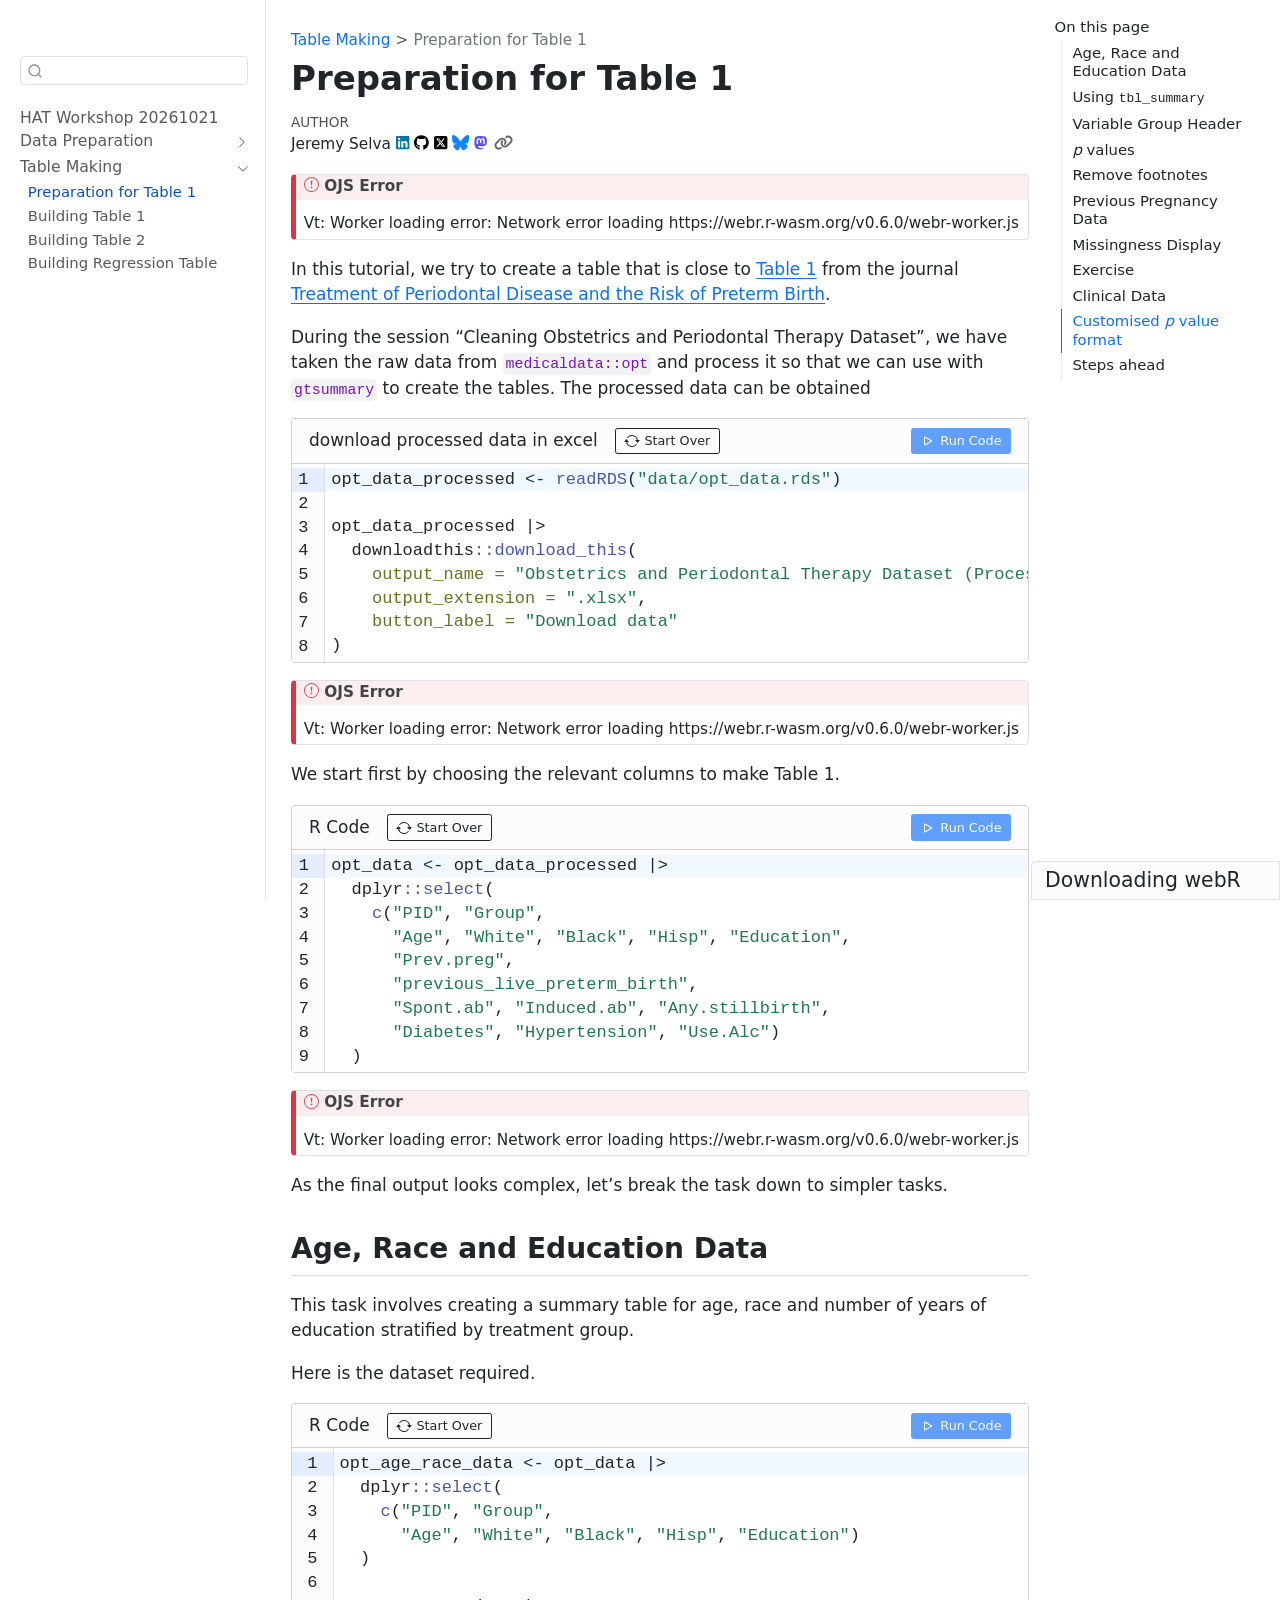
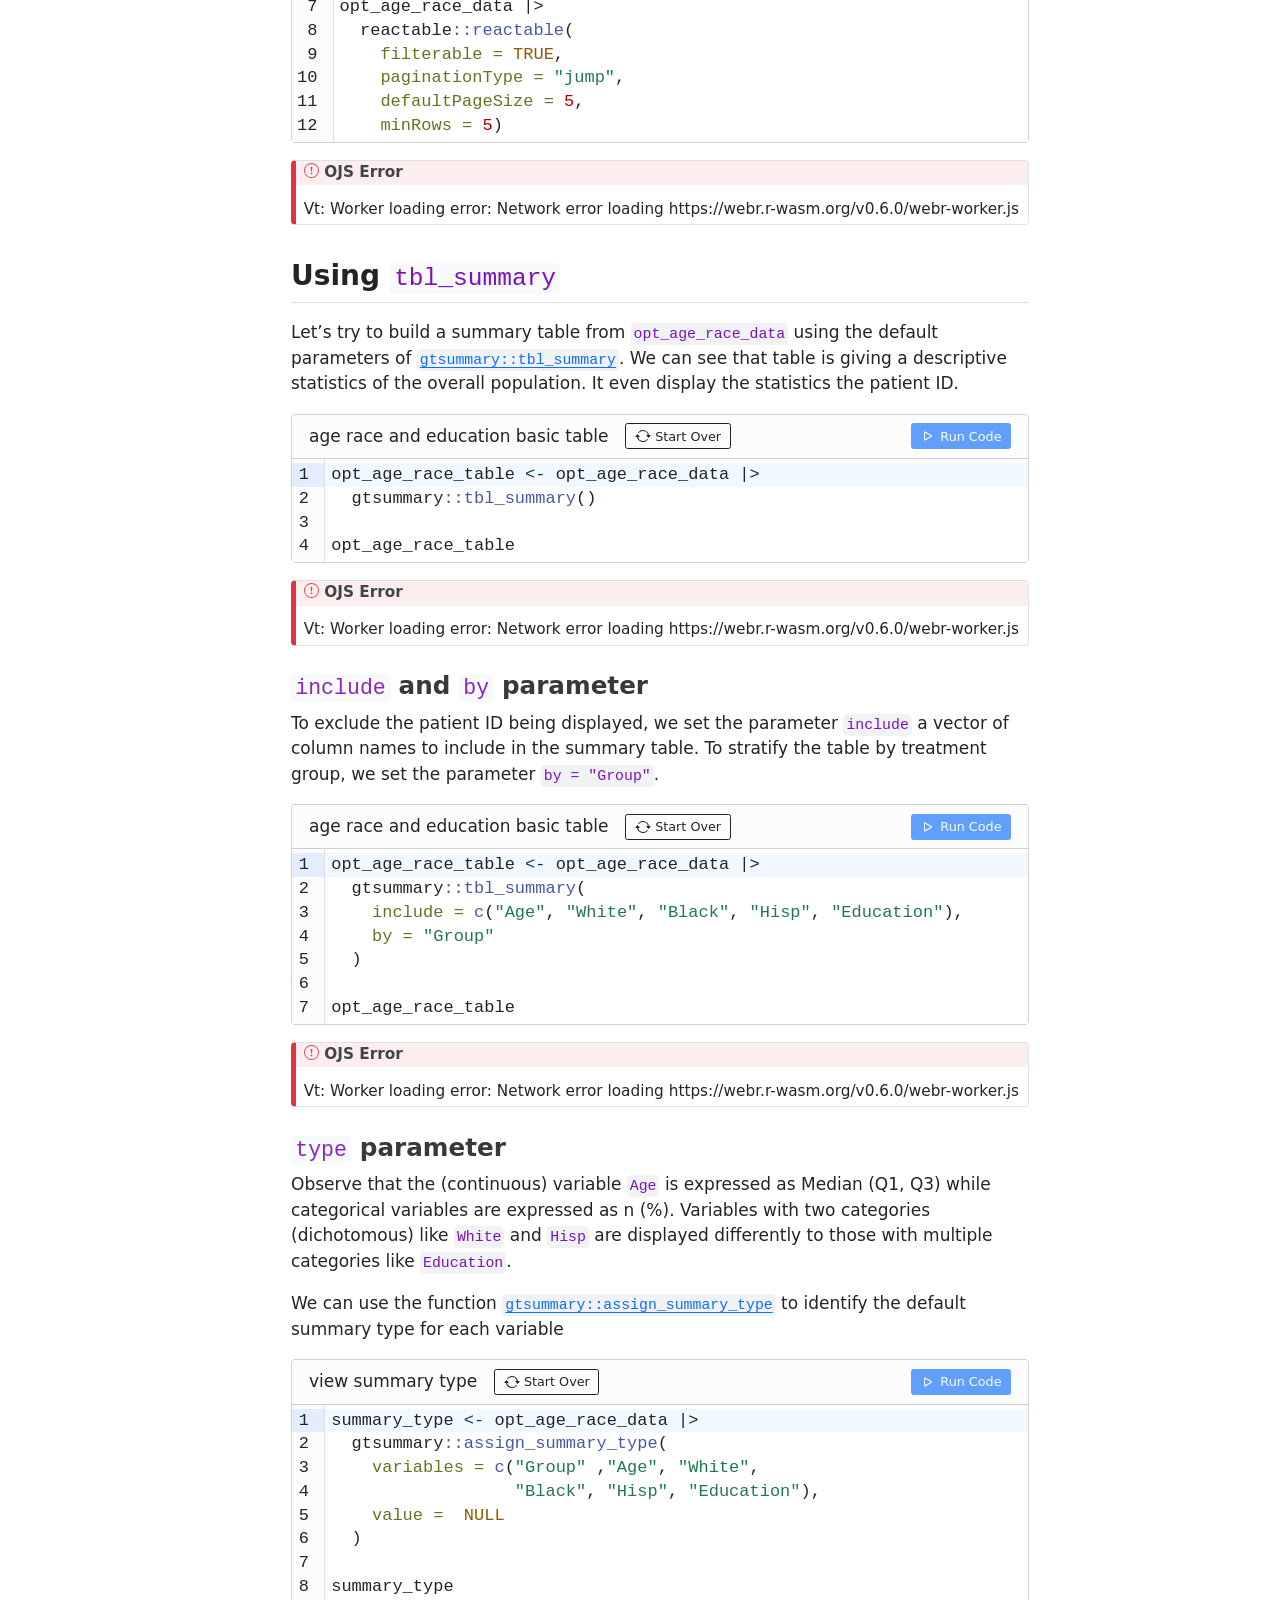
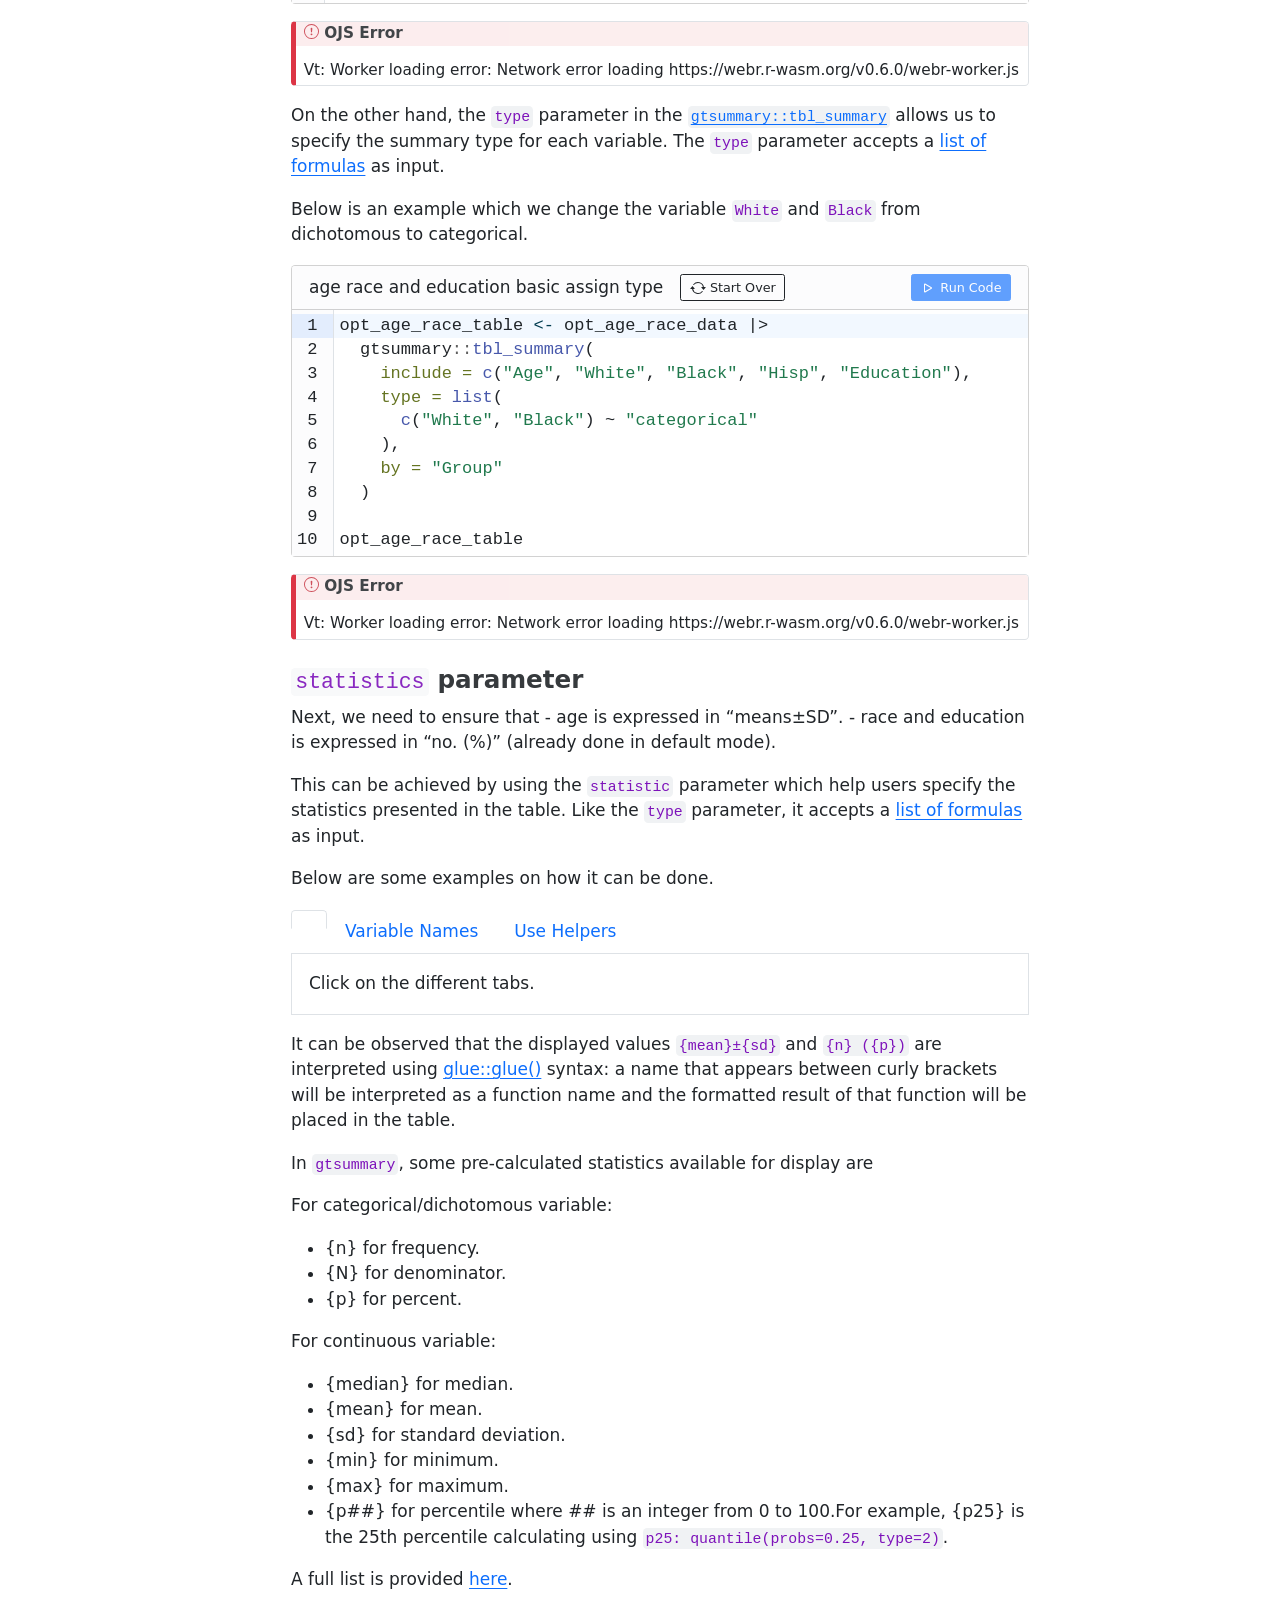
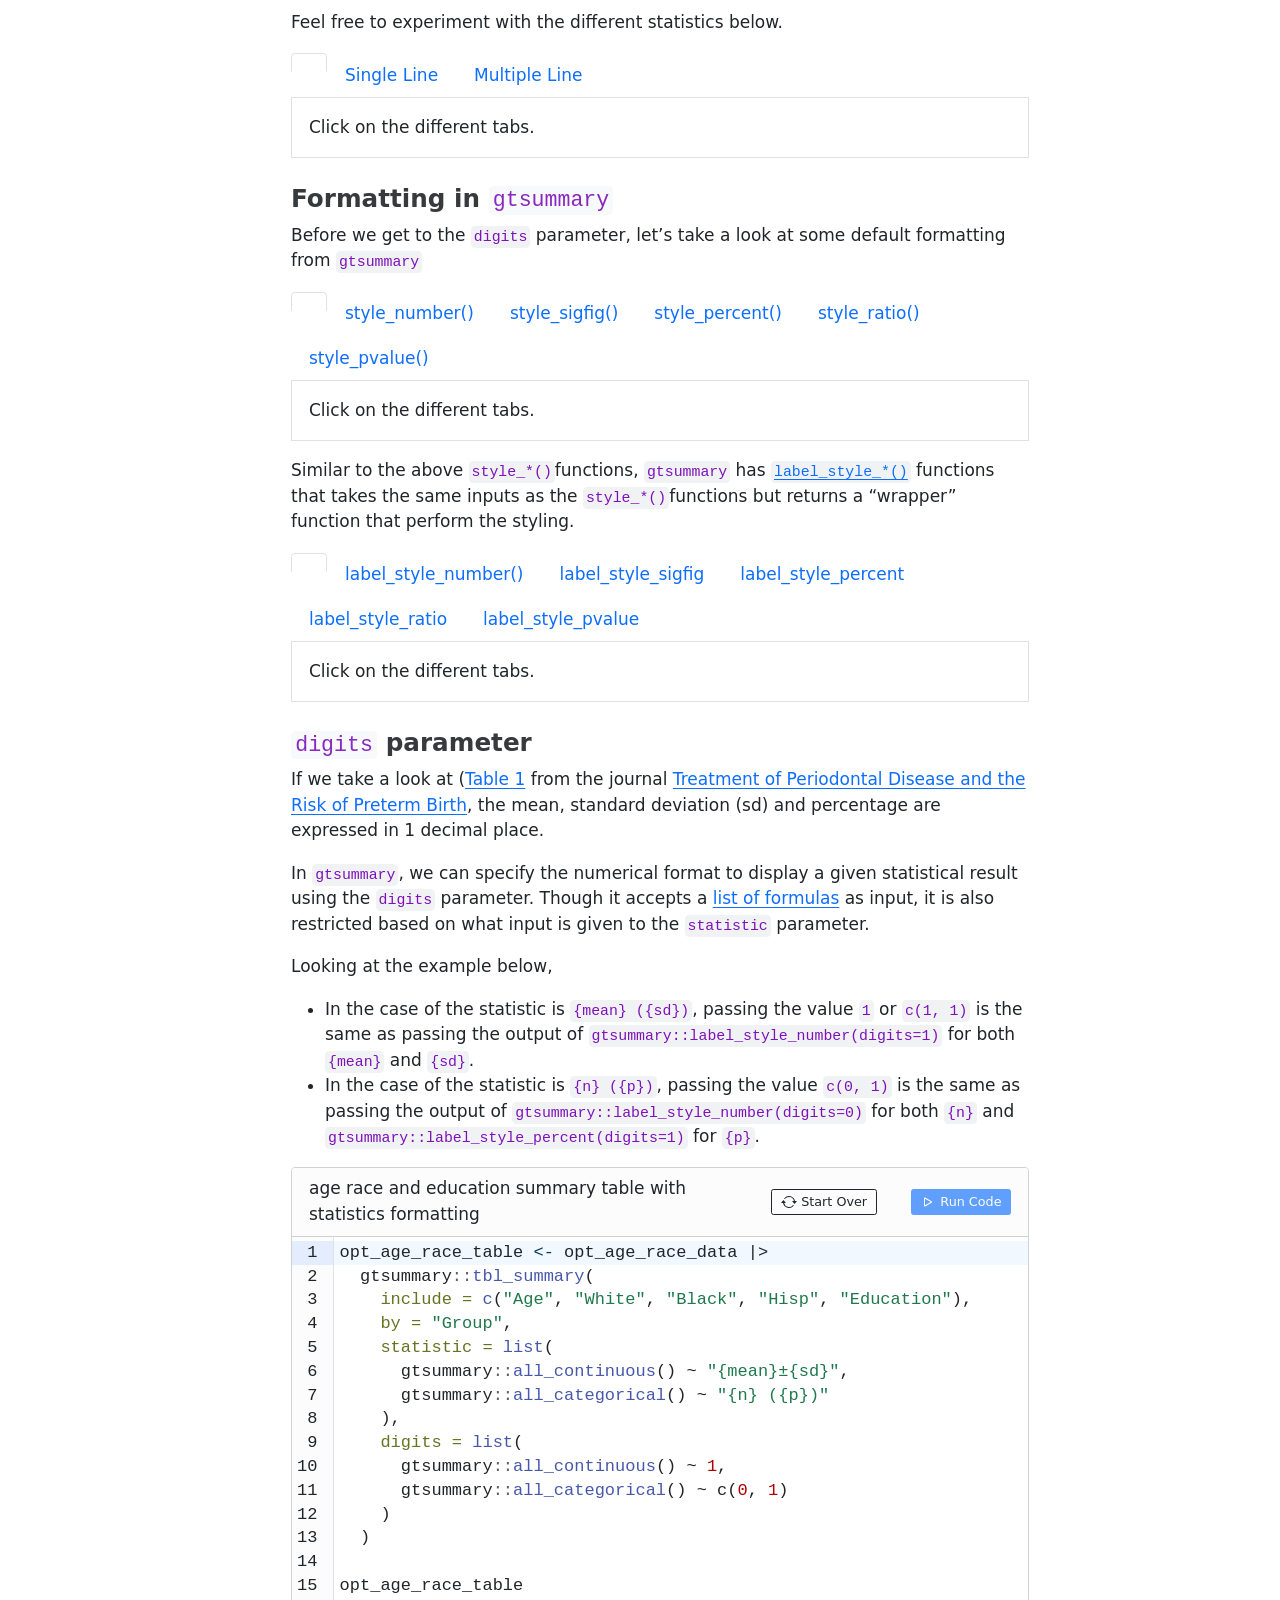
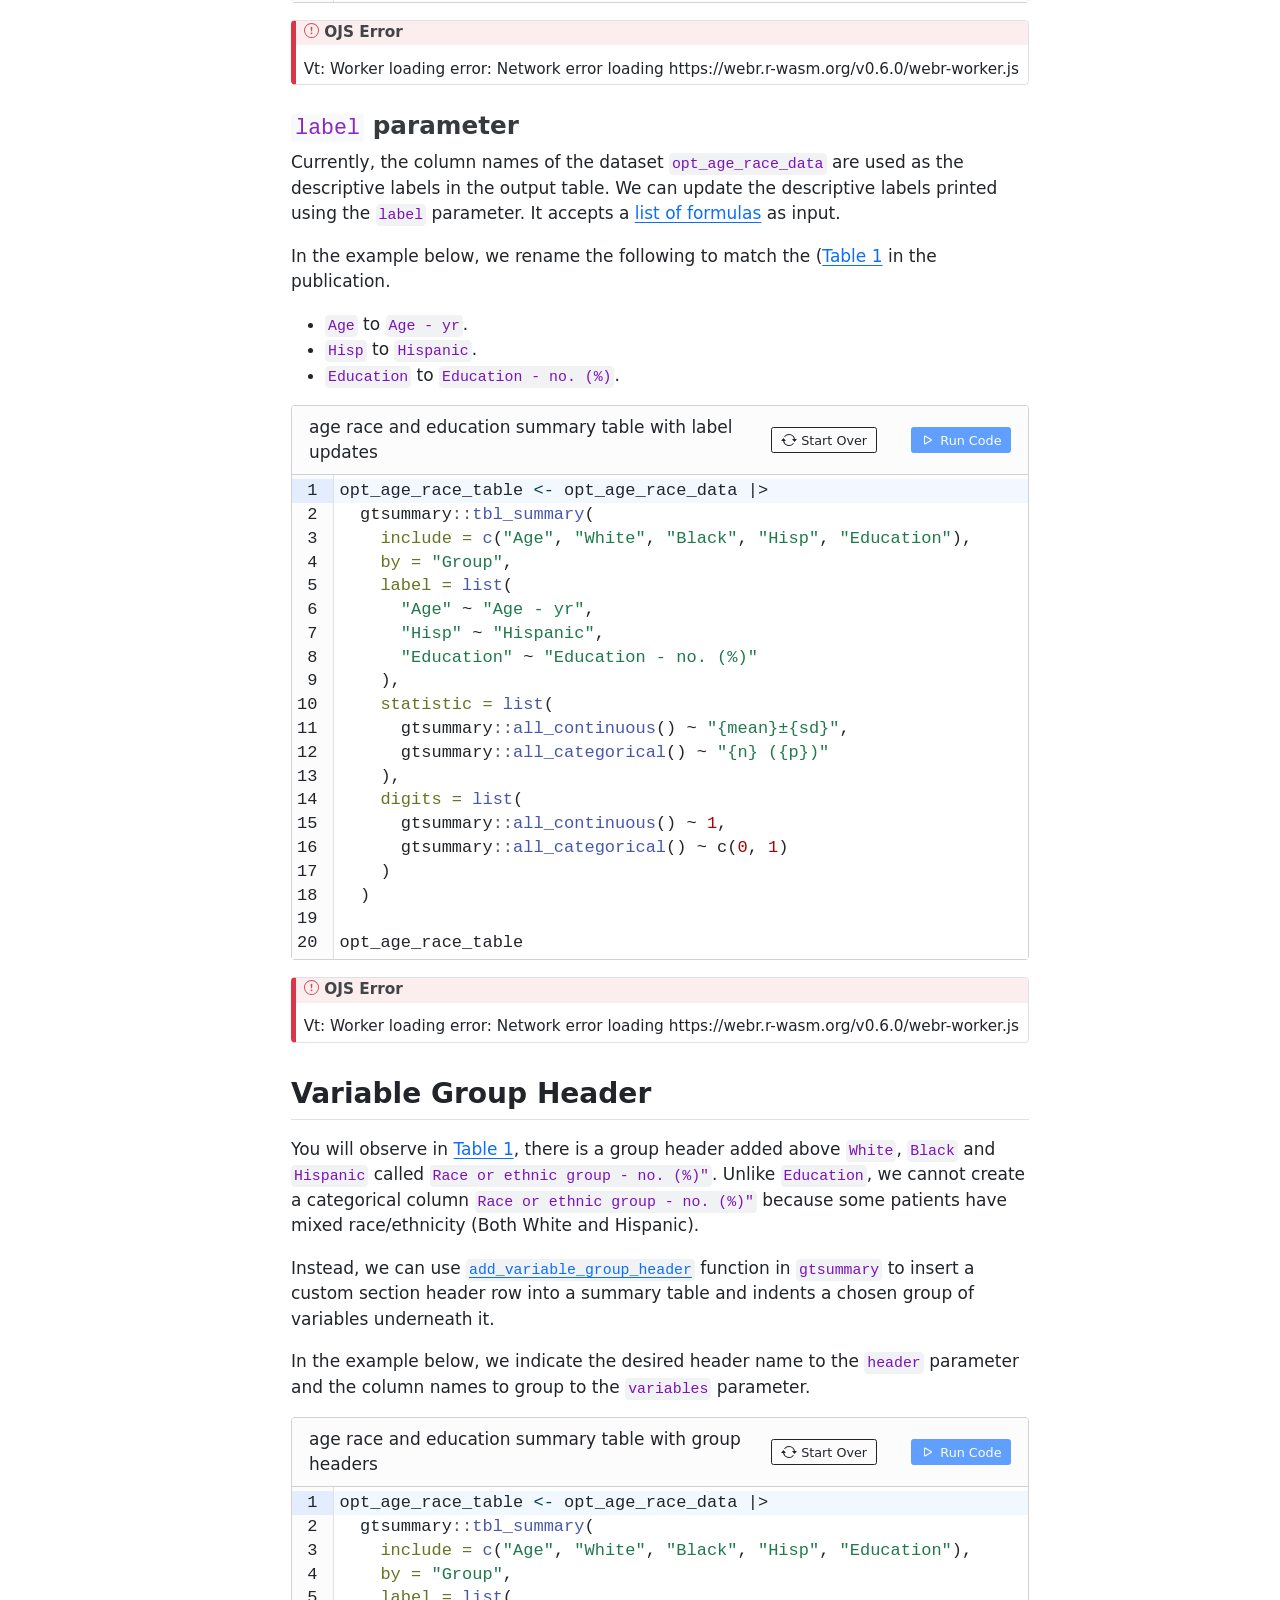
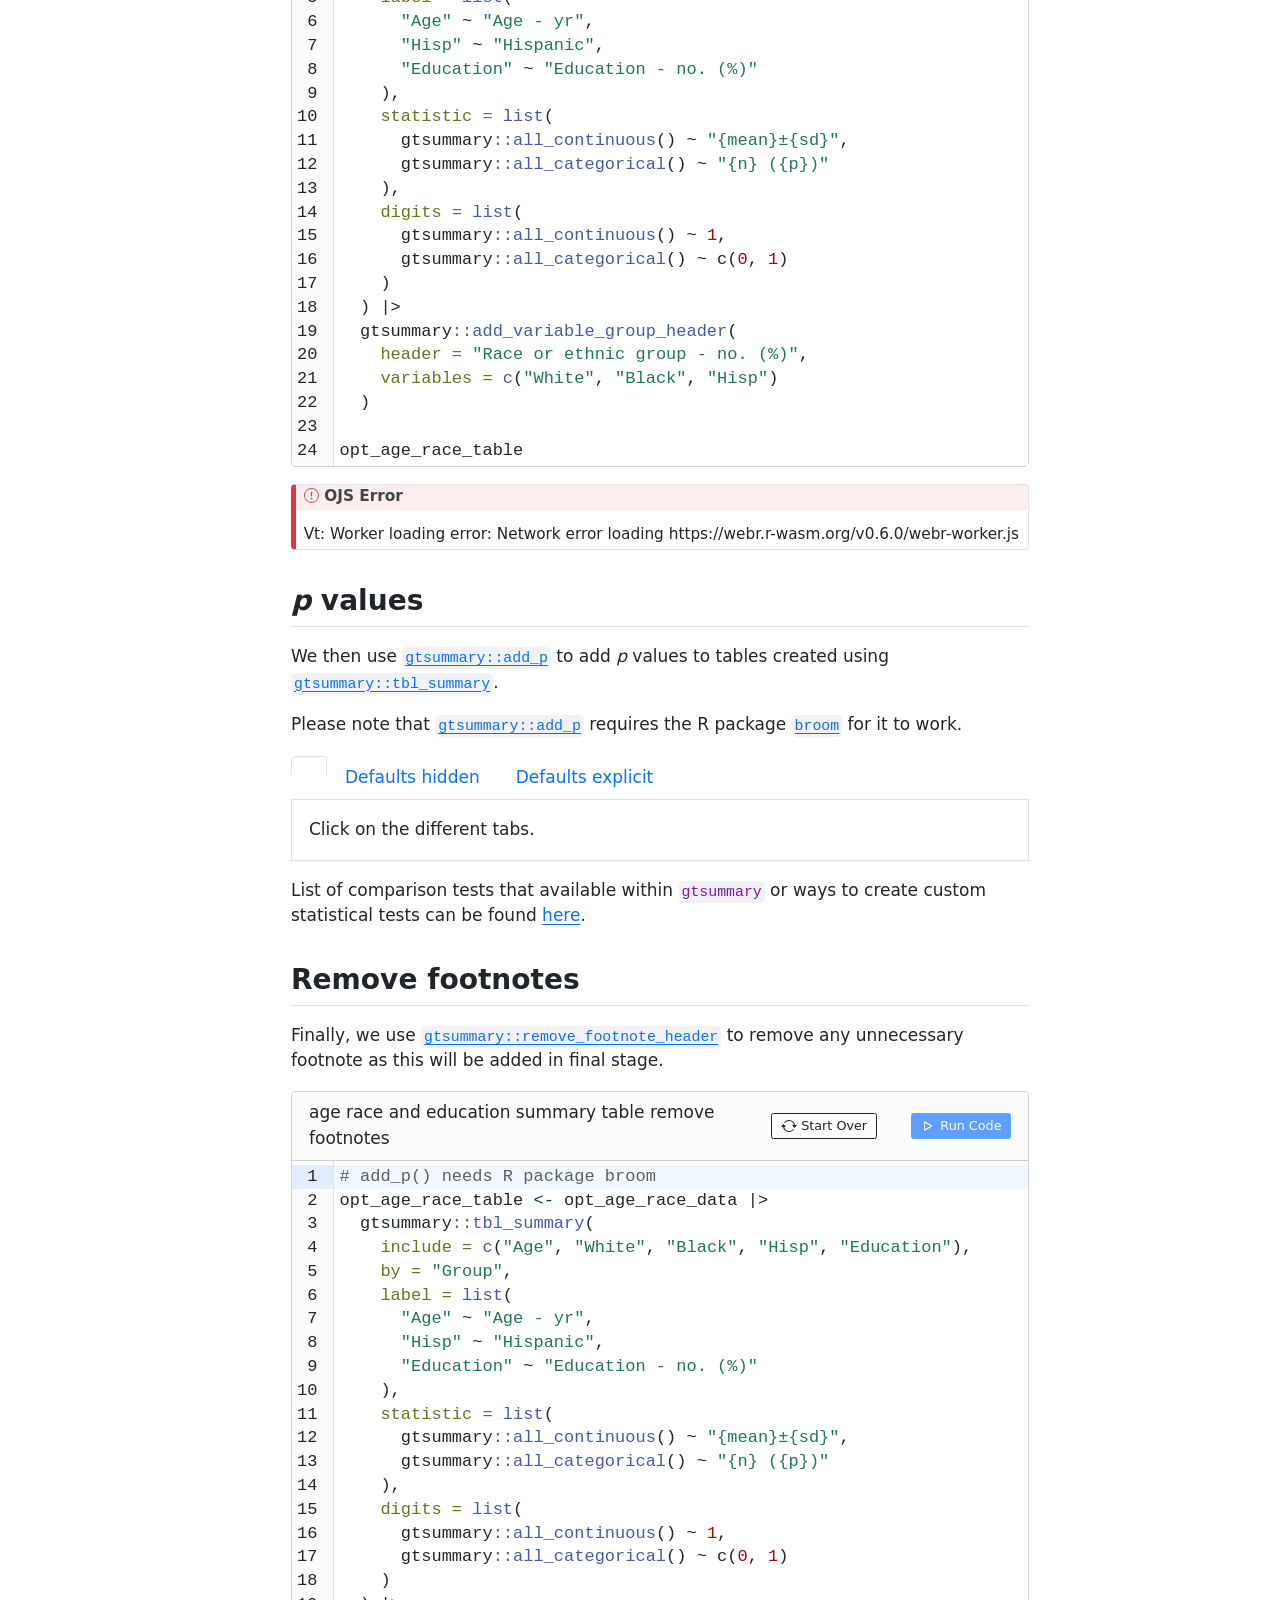
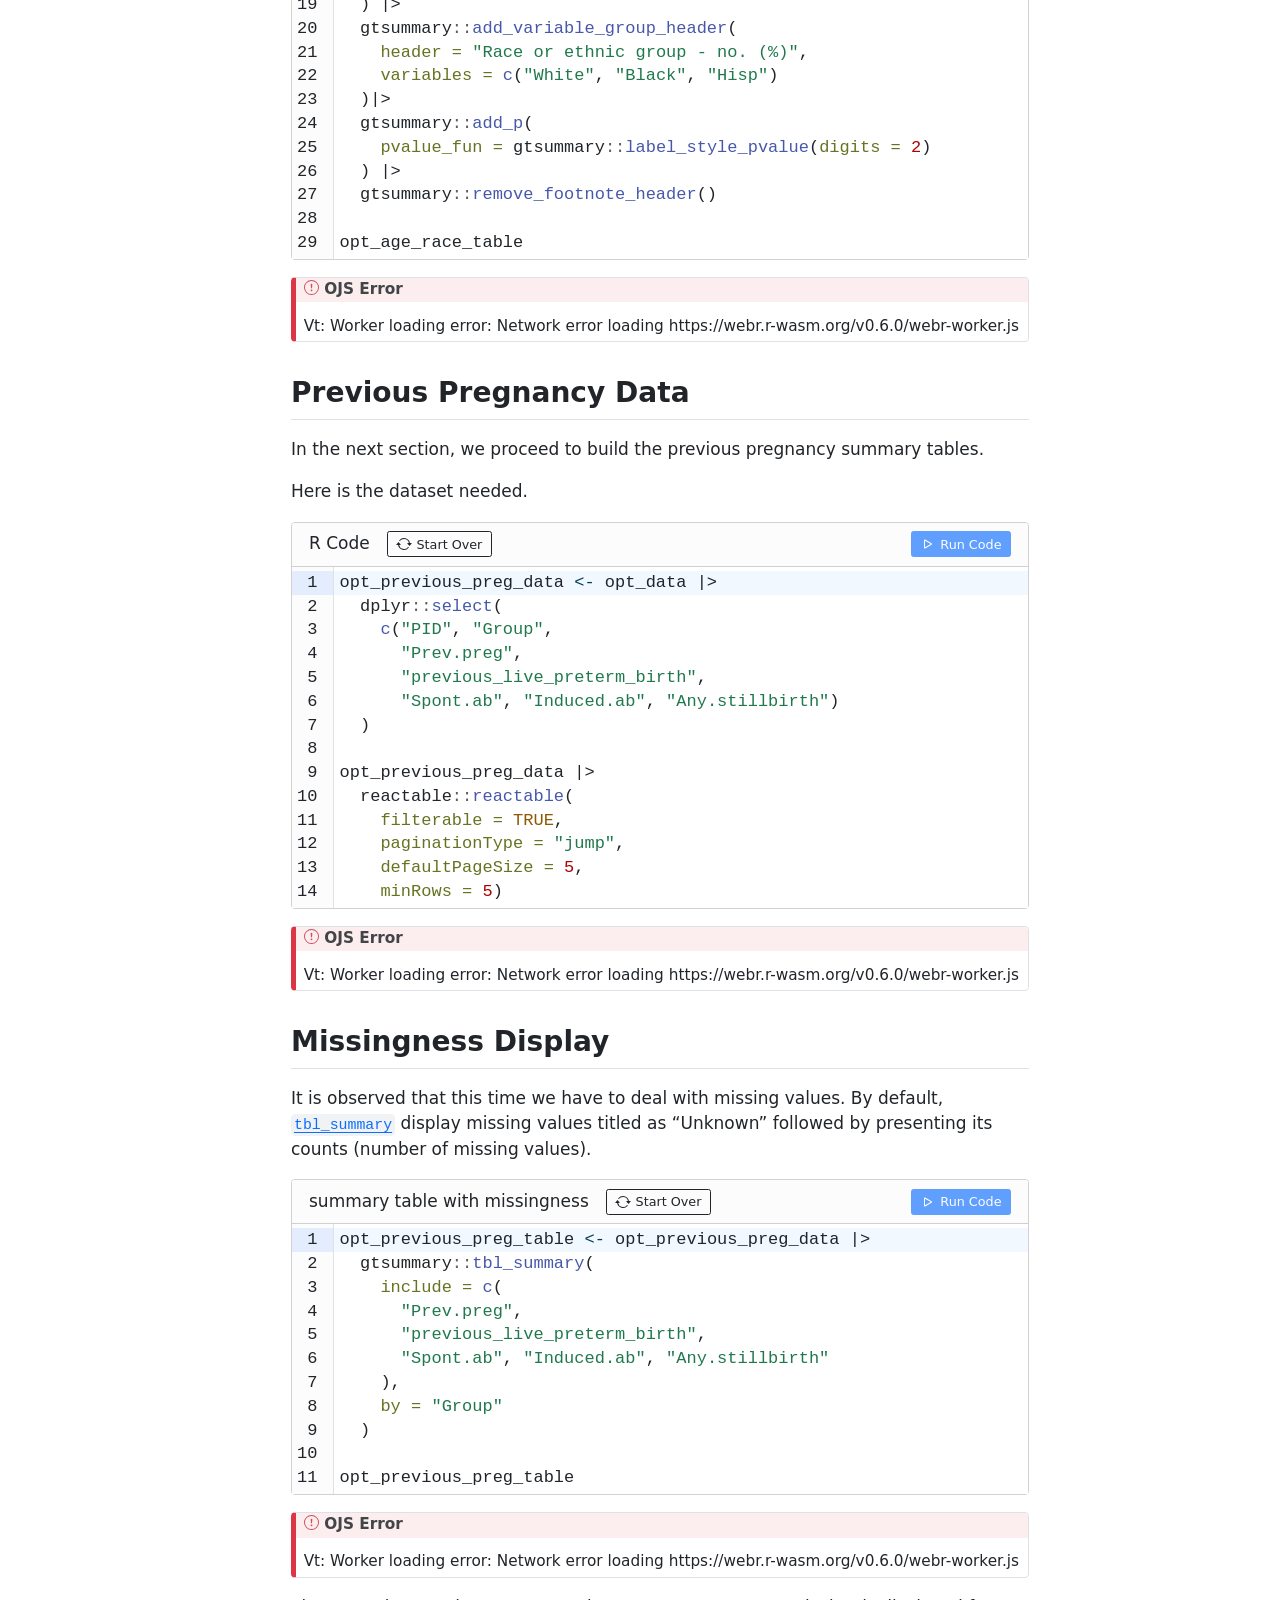
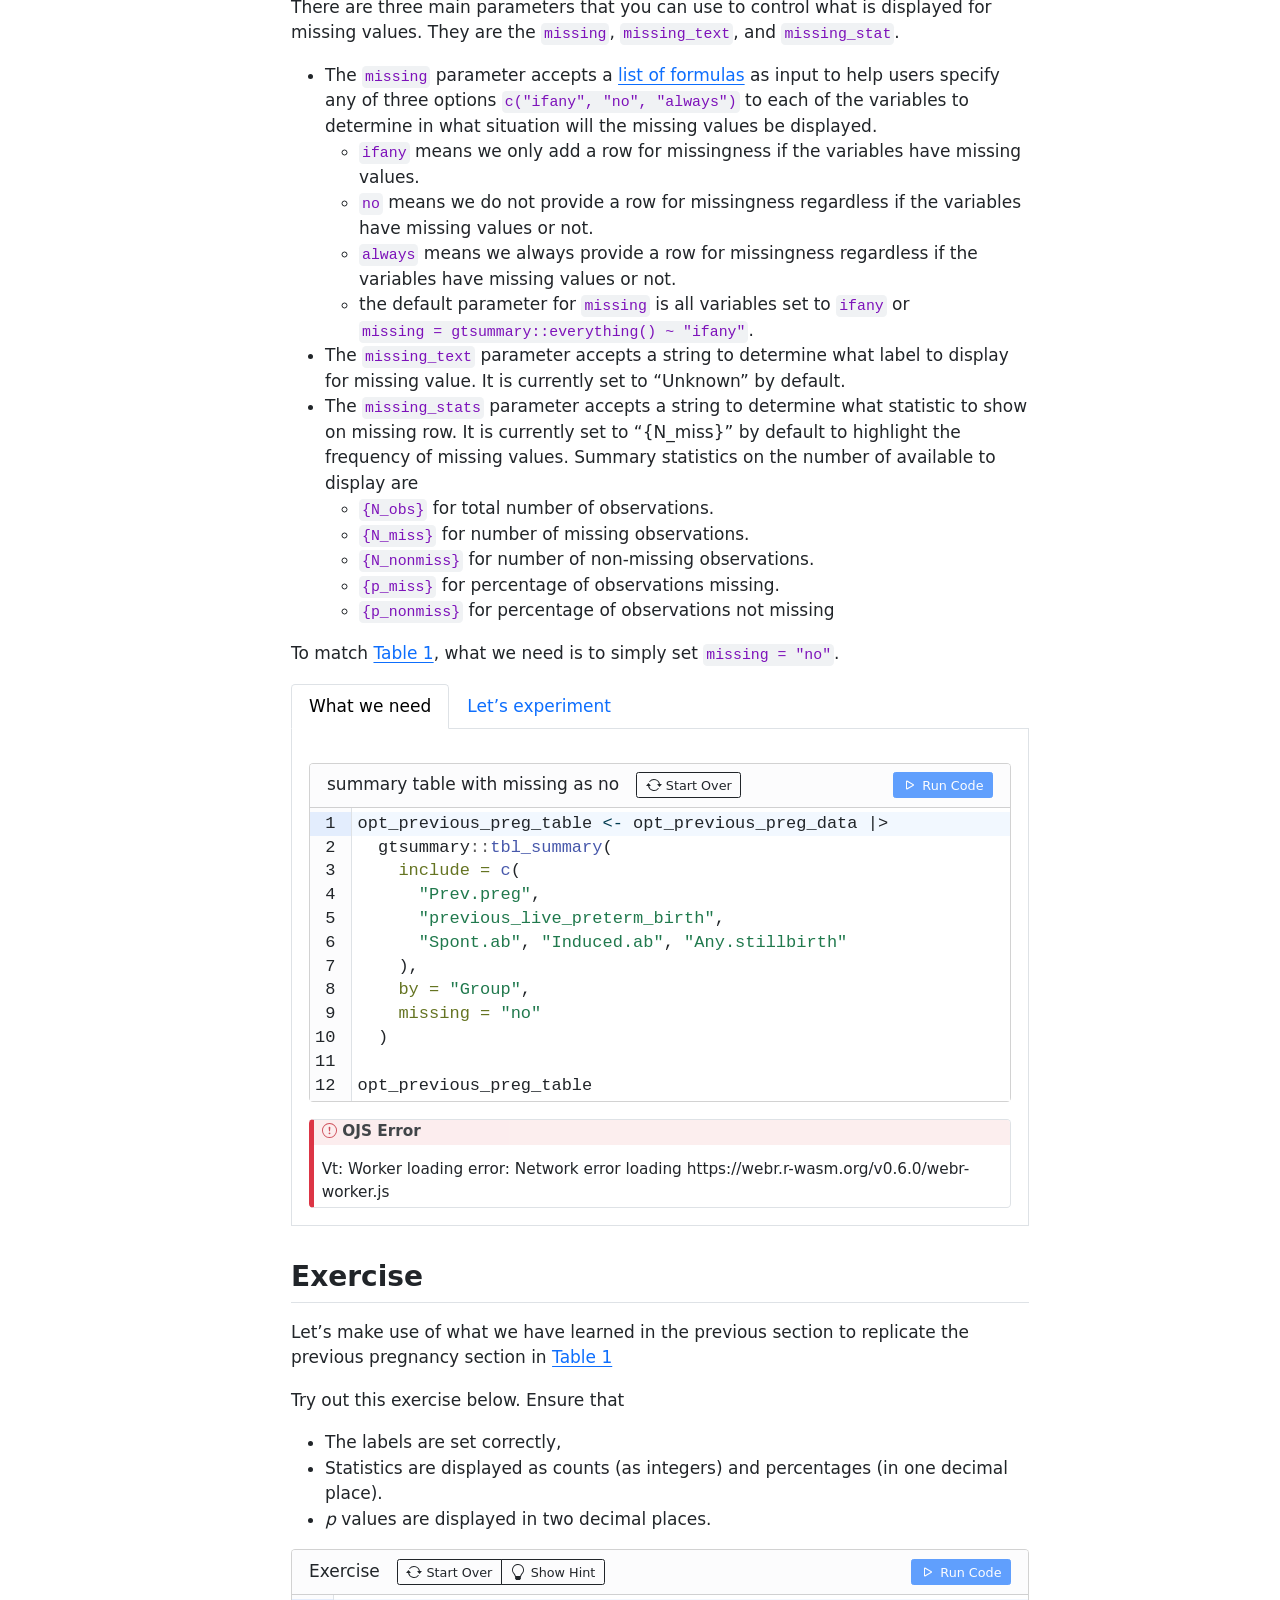
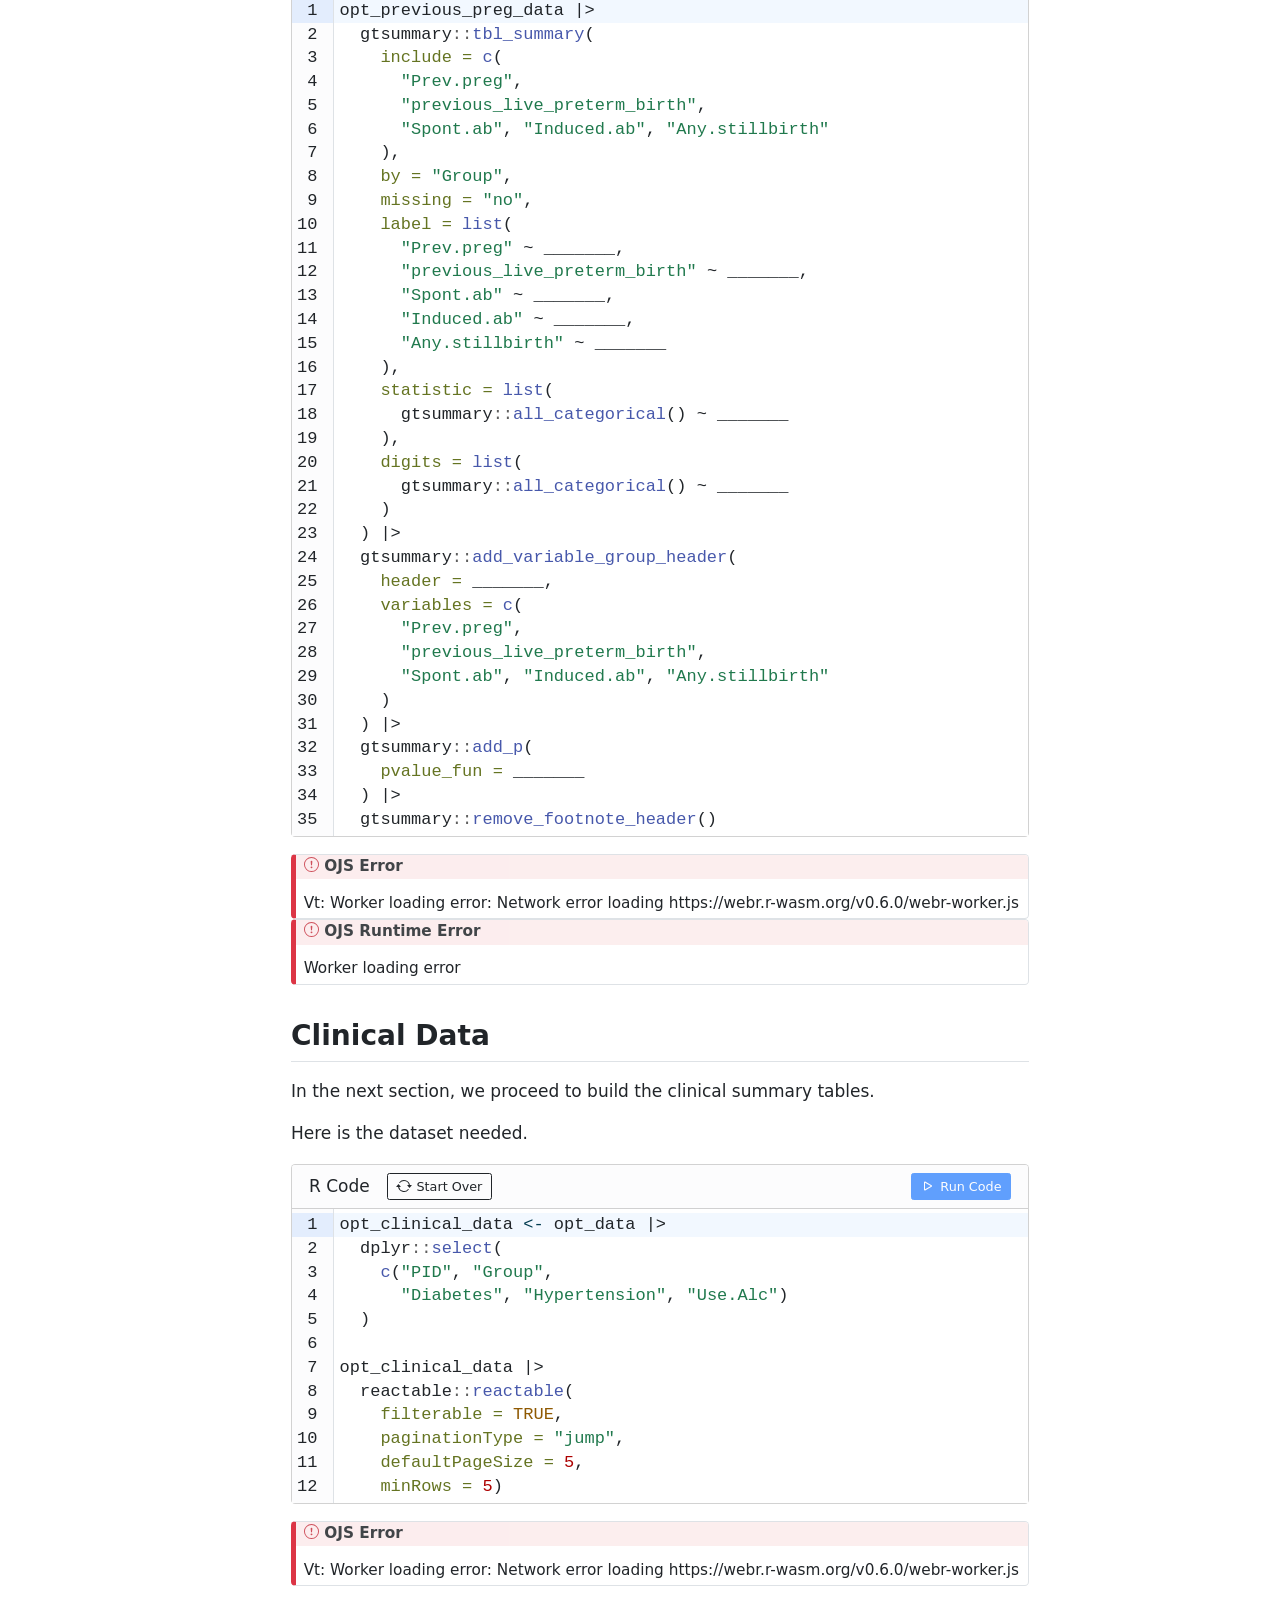
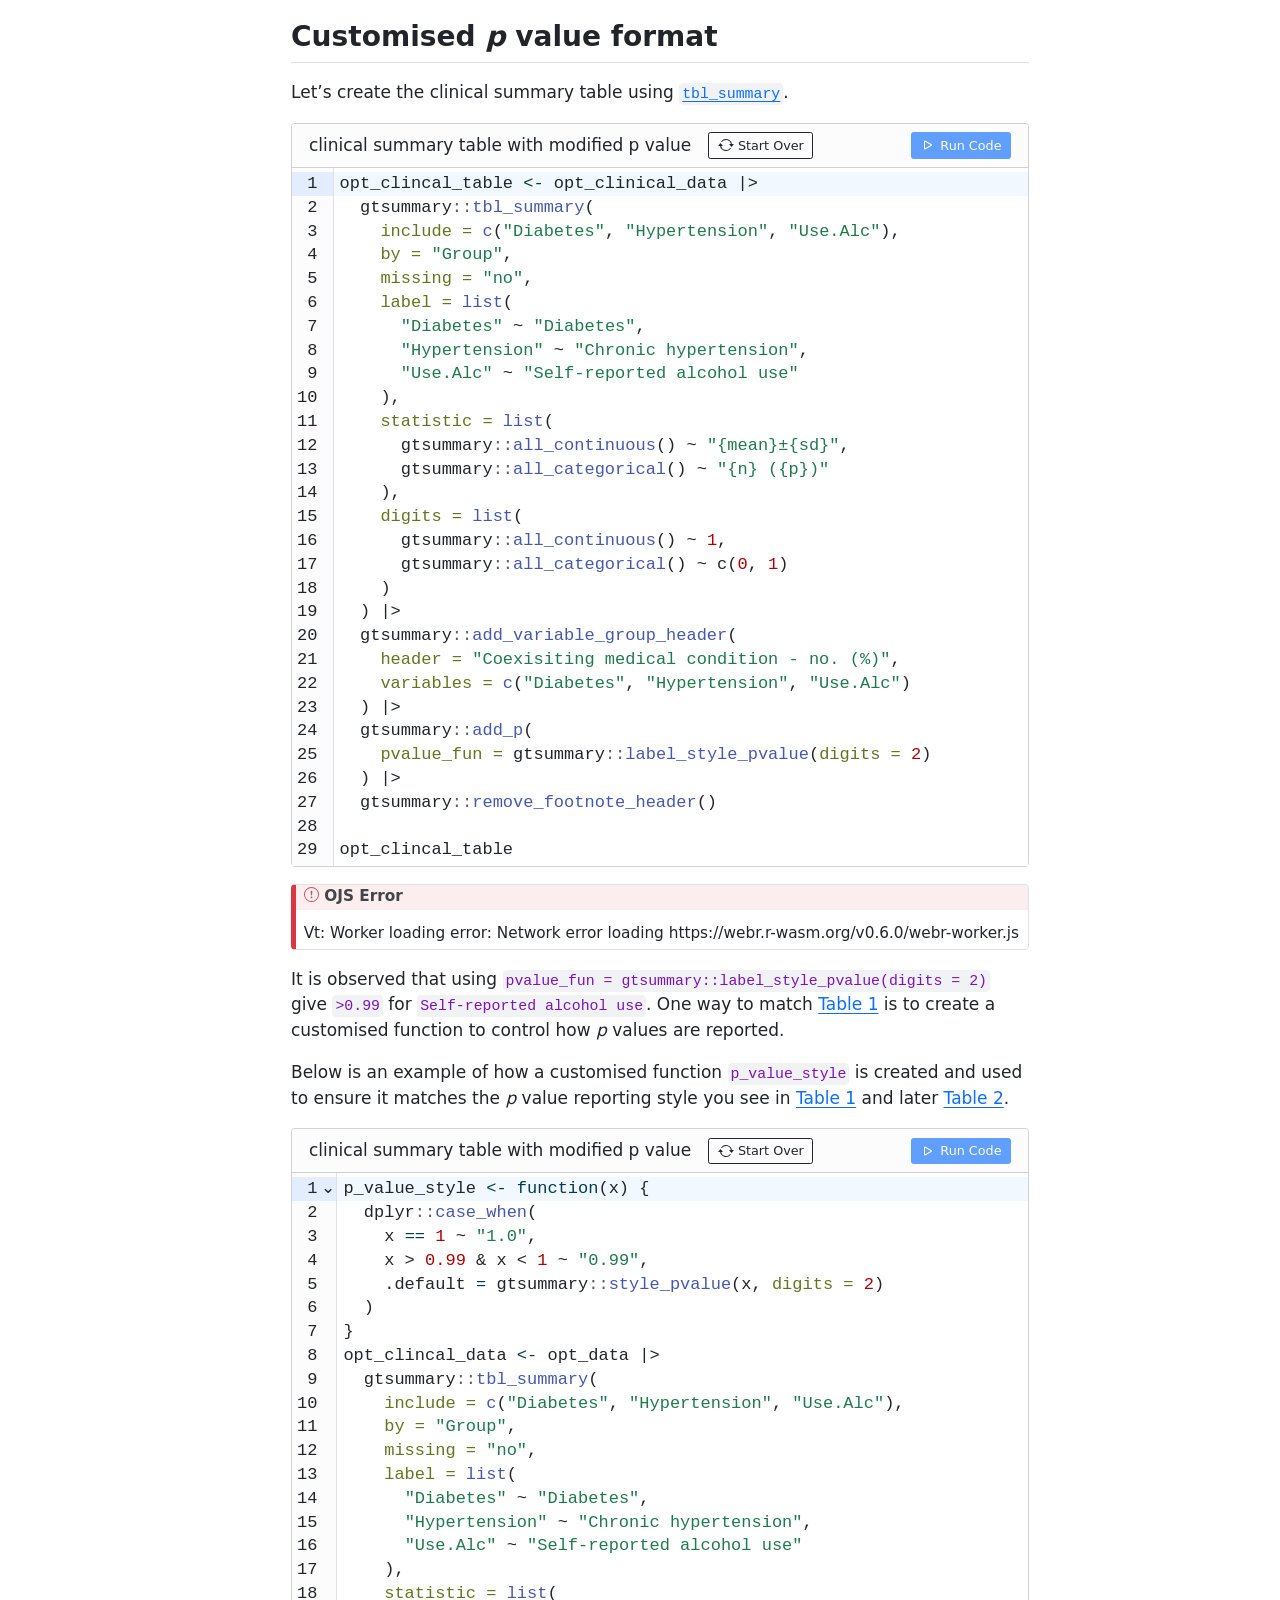
==== commit 3e87eabc: "Add links to my social media." ====
--- a/docs/table_basic/age_race_edu_table_1.html
+++ b/docs/table_basic/age_race_edu_table_1.html
@@ -6,7 +6,7 @@
 
 <meta name="viewport" content="width=device-width, initial-scale=1.0, user-scalable=yes">
 
-<meta name="author" content="Jeremy Selva">
+<meta name="author" content="Jeremy Selva      ">
 
 <title>Preparation for Table 1 – HAT Workshop 20261021</title>
 <style>
@@ -253,7 +253,7 @@
     <div>
     <div class="quarto-title-meta-heading">Author</div>
     <div class="quarto-title-meta-contents">
-             <p>Jeremy Selva </p>
+             <p>Jeremy Selva <a href="https://www.linkedin.com/in/jeremy-selva-085b9112a/" target="_blank"><svg aria-hidden="true" role="img" viewbox="0 0 448 512" style="height:1em;width:0.88em;vertical-align:-0.125em;margin-left:auto;margin-right:auto;font-size:inherit;fill:#0077ac;overflow:visible;position:relative;"><path d="M416 32H31.9C14.3 32 0 46.5 0 64.3v383.4C0 465.5 14.3 480 31.9 480H416c17.6 0 32-14.5 32-32.3V64.3c0-17.8-14.4-32.3-32-32.3zM135.4 416H69V202.2h66.5V416zm-33.2-243c-21.3 0-38.5-17.3-38.5-38.5S80.9 96 102.2 96c21.2 0 38.5 17.3 38.5 38.5 0 21.3-17.2 38.5-38.5 38.5zm282.1 243h-66.4V312c0-24.8-.5-56.7-34.5-56.7-34.6 0-39.9 27-39.9 54.9V416h-66.4V202.2h63.7v29.2h.9c8.9-16.8 30.6-34.5 62.9-34.5 67.2 0 79.7 44.3 79.7 101.9V416z"></path></svg></a> <a href="https://github.com/JauntyJJS" target="_blank"><svg aria-hidden="true" role="img" viewbox="0 0 496 512" style="height:1em;width:0.97em;vertical-align:-0.125em;margin-left:auto;margin-right:auto;font-size:inherit;fill:#000000;overflow:visible;position:relative;"><path d="M165.9 397.4c0 2-2.3 3.6-5.2 3.6-3.3.3-5.6-1.3-5.6-3.6 0-2 2.3-3.6 5.2-3.6 3-.3 5.6 1.3 5.6 3.6zm-31.1-4.5c-.7 2 1.3 4.3 4.3 4.9 2.6 1 5.6 0 6.2-2s-1.3-4.3-4.3-5.2c-2.6-.7-5.5.3-6.2 2.3zm44.2-1.7c-2.9.7-4.9 2.6-4.6 4.9.3 2 2.9 3.3 5.9 2.6 2.9-.7 4.9-2.6 4.6-4.6-.3-1.9-3-3.2-5.9-2.9zM244.8 8C106.1 8 0 113.3 0 252c0 110.9 69.8 205.8 169.5 239.2 12.8 2.3 17.3-5.6 17.3-12.1 0-6.2-.3-40.4-.3-61.4 0 0-70 15-84.7-29.8 0 0-11.4-29.1-27.8-36.6 0 0-22.9-15.7 1.6-15.4 0 0 24.9 2 38.6 25.8 21.9 38.6 58.6 27.5 72.9 20.9 2.3-16 8.8-27.1 16-33.7-55.9-6.2-112.3-14.3-112.3-110.5 0-27.5 7.6-41.3 23.6-58.9-2.6-6.5-11.1-33.3 2.6-67.9 20.9-6.5 69 27 69 27 20-5.6 41.5-8.5 62.8-8.5s42.8 2.9 62.8 8.5c0 0 48.1-33.6 69-27 13.7 34.7 5.2 61.4 2.6 67.9 16 17.7 25.8 31.5 25.8 58.9 0 96.5-58.9 104.2-114.8 110.5 9.2 7.9 17 22.9 17 46.4 0 33.7-.3 75.4-.3 83.6 0 6.5 4.6 14.4 17.3 12.1C428.2 457.8 496 362.9 496 252 496 113.3 383.5 8 244.8 8zM97.2 352.9c-1.3 1-1 3.3.7 5.2 1.6 1.6 3.9 2.3 5.2 1 1.3-1 1-3.3-.7-5.2-1.6-1.6-3.9-2.3-5.2-1zm-10.8-8.1c-.7 1.3.3 2.9 2.3 3.9 1.6 1 3.6.7 4.3-.7.7-1.3-.3-2.9-2.3-3.9-2-.6-3.6-.3-4.3.7zm32.4 35.6c-1.6 1.3-1 4.3 1.3 6.2 2.3 2.3 5.2 2.6 6.5 1 1.3-1.3.7-4.3-1.3-6.2-2.2-2.3-5.2-2.6-6.5-1zm-11.4-14.7c-1.6 1-1.6 3.6 0 5.9 1.6 2.3 4.3 3.3 5.6 2.3 1.6-1.3 1.6-3.9 0-6.2-1.4-2.3-4-3.3-5.6-2z"></path></svg></a> <a href="https://twitter.com/JauntyJJS" target="_blank"><svg aria-hidden="true" role="img" viewbox="0 0 448 512" style="height:1em;width:0.88em;vertical-align:-0.125em;margin-left:auto;margin-right:auto;font-size:inherit;fill:#000000;overflow:visible;position:relative;"><path d="M64 32C28.7 32 0 60.7 0 96V416c0 35.3 28.7 64 64 64H384c35.3 0 64-28.7 64-64V96c0-35.3-28.7-64-64-64H64zm297.1 84L257.3 234.6 379.4 396H283.8L209 298.1 123.3 396H75.8l111-126.9L69.7 116h98l67.7 89.5L313.6 116h47.5zM323.3 367.6L153.4 142.9H125.1L296.9 367.6h26.3z"></path></svg></a> <a href="https://bsky.app/profile/jauntyjjs.bsky.social" target="_blank"><svg aria-hidden="true" role="img" viewbox="0 0 576 512" style="height:1em;width:1.12em;vertical-align:-0.125em;margin-left:auto;margin-right:auto;font-size:inherit;fill:#1084ff;overflow:visible;position:relative;"><path d="M407.8 294.7c-3.3-.4-6.7-.8-10-1.3c3.4 .4 6.7 .9 10 1.3zM288 227.1C261.9 176.4 190.9 81.9 124.9 35.3C61.6-9.4 37.5-1.7 21.6 5.5C3.3 13.8 0 41.9 0 58.4S9.1 194 15 213.9c19.5 65.7 89.1 87.9 153.2 80.7c3.3-.5 6.6-.9 10-1.4c-3.3 .5-6.6 1-10 1.4C74.3 308.6-9.1 342.8 100.3 464.5C220.6 589.1 265.1 437.8 288 361.1c22.9 76.7 49.2 222.5 185.6 103.4c102.4-103.4 28.1-156-65.8-169.9c-3.3-.4-6.7-.8-10-1.3c3.4 .4 6.7 .9 10 1.3c64.1 7.1 133.6-15.1 153.2-80.7C566.9 194 576 75 576 58.4s-3.3-44.7-21.6-52.9c-15.8-7.1-40-14.9-103.2 29.8C385.1 81.9 314.1 176.4 288 227.1z"></path></svg></a> <a href="https://fosstodon.org/@JauntyJJS" target="_blank"><svg aria-hidden="true" role="img" viewbox="0 0 512 512" style="height:1em;width:1em;vertical-align:-0.125em;margin-left:auto;margin-right:auto;font-size:inherit;fill:#5f53e7;overflow:visible;position:relative;"><path d="M433 179.1c0-97.2-63.7-125.7-63.7-125.7-62.5-28.7-228.6-28.4-290.5 0 0 0-63.7 28.5-63.7 125.7 0 115.7-6.6 259.4 105.6 289.1 40.5 10.7 75.3 13 103.3 11.4 50.8-2.8 79.3-18.1 79.3-18.1l-1.7-36.9s-36.3 11.4-77.1 10.1c-40.4-1.4-83-4.4-89.6-54a102.5 102.5 0 0 1 -.9-13.9c85.6 20.9 158.7 9.1 178.8 6.7 56.1-6.7 105-41.3 111.2-72.9 9.8-49.8 9-121.5 9-121.5zm-75.1 125.2h-46.6v-114.2c0-49.7-64-51.6-64 6.9v62.5h-46.3V197c0-58.5-64-56.6-64-6.9v114.2H90.2c0-122.1-5.2-147.9 18.4-175 25.9-28.9 79.8-30.8 103.8 6.1l11.6 19.5 11.6-19.5c24.1-37.1 78.1-34.8 103.8-6.1 23.7 27.3 18.4 53 18.4 175z"></path></svg></a> <a href="https://jeremy-selva.netlify.app/" target="_blank"><svg aria-hidden="true" role="img" viewbox="0 0 640 512" style="height:1em;width:1.25em;vertical-align:-0.125em;margin-left:auto;margin-right:auto;font-size:inherit;fill:#666666;overflow:visible;position:relative;"><path d="M579.8 267.7c56.5-56.5 56.5-148 0-204.5c-50-50-128.8-56.5-186.3-15.4l-1.6 1.1c-14.4 10.3-17.7 30.3-7.4 44.6s30.3 17.7 44.6 7.4l1.6-1.1c32.1-22.9 76-19.3 103.8 8.6c31.5 31.5 31.5 82.5 0 114L422.3 334.8c-31.5 31.5-82.5 31.5-114 0c-27.9-27.9-31.5-71.8-8.6-103.8l1.1-1.6c10.3-14.4 6.9-34.4-7.4-44.6s-34.4-6.9-44.6 7.4l-1.1 1.6C206.5 251.2 213 330 263 380c56.5 56.5 148 56.5 204.5 0L579.8 267.7zM60.2 244.3c-56.5 56.5-56.5 148 0 204.5c50 50 128.8 56.5 186.3 15.4l1.6-1.1c14.4-10.3 17.7-30.3 7.4-44.6s-30.3-17.7-44.6-7.4l-1.6 1.1c-32.1 22.9-76 19.3-103.8-8.6C74 372 74 321 105.5 289.5L217.7 177.2c31.5-31.5 82.5-31.5 114 0c27.9 27.9 31.5 71.8 8.6 103.9l-1.1 1.6c-10.3 14.4-6.9 34.4 7.4 44.6s34.4 6.9 44.6-7.4l1.1-1.6C433.5 260.8 427 182 377 132c-56.5-56.5-148-56.5-204.5 0L60.2 244.3z"></path></svg></a> </p>
           </div>
   </div>
     
@@ -918,7 +918,7 @@
     by = "Group",
     missing = "no",
     label = list(
-      "Prev.preg" ~ "Any pregancy",
+      "Prev.preg" ~ "Any pregnancy",
       "previous_live_preterm_birth" ~ "Live preterm birth",
       "Spont.ab" ~ "Spontaneous abortion",
       "Induced.ab" ~ "Induced abortion",
@@ -953,7 +953,7 @@
 <span id="interpolate-39-8"><a href="#interpolate-39-8" aria-hidden="true" tabindex="-1"></a>    <span class="at">by =</span> <span class="st">"Group"</span>,</span>
 <span id="interpolate-39-9"><a href="#interpolate-39-9" aria-hidden="true" tabindex="-1"></a>    <span class="at">missing =</span> <span class="st">"no"</span>,</span>
 <span id="interpolate-39-10"><a href="#interpolate-39-10" aria-hidden="true" tabindex="-1"></a>    <span class="at">label =</span> <span class="fu">list</span>(</span>
-<span id="interpolate-39-11"><a href="#interpolate-39-11" aria-hidden="true" tabindex="-1"></a>      <span class="st">"Prev.preg"</span> <span class="sc">~</span> <span class="st">"Any pregancy"</span>,</span>
+<span id="interpolate-39-11"><a href="#interpolate-39-11" aria-hidden="true" tabindex="-1"></a>      <span class="st">"Prev.preg"</span> <span class="sc">~</span> <span class="st">"Any pregnancy"</span>,</span>
 <span id="interpolate-39-12"><a href="#interpolate-39-12" aria-hidden="true" tabindex="-1"></a>      <span class="st">"previous_live_preterm_birth"</span> <span class="sc">~</span> <span class="st">"Live preterm birth"</span>,</span>
 <span id="interpolate-39-13"><a href="#interpolate-39-13" aria-hidden="true" tabindex="-1"></a>      <span class="st">"Spont.ab"</span> <span class="sc">~</span> <span class="st">"Spontaneous abortion"</span>,</span>
 <span id="interpolate-39-14"><a href="#interpolate-39-14" aria-hidden="true" tabindex="-1"></a>      <span class="st">"Induced.ab"</span> <span class="sc">~</span> <span class="st">"Induced abortion"</span>,</span>
@@ -1051,7 +1051,7 @@
 </div>
 </div>
 <script type="vfs-file">
-WyIuLi9kYXRhL29wdF9kYXRhLnhsc3giLCIuLi9kYXRhL29wdF9kYXRhLnJkcyJd
+WyIuLi9kYXRhL29wdF9kYXRhLnJkcyJd
 </script>
 </section>
 
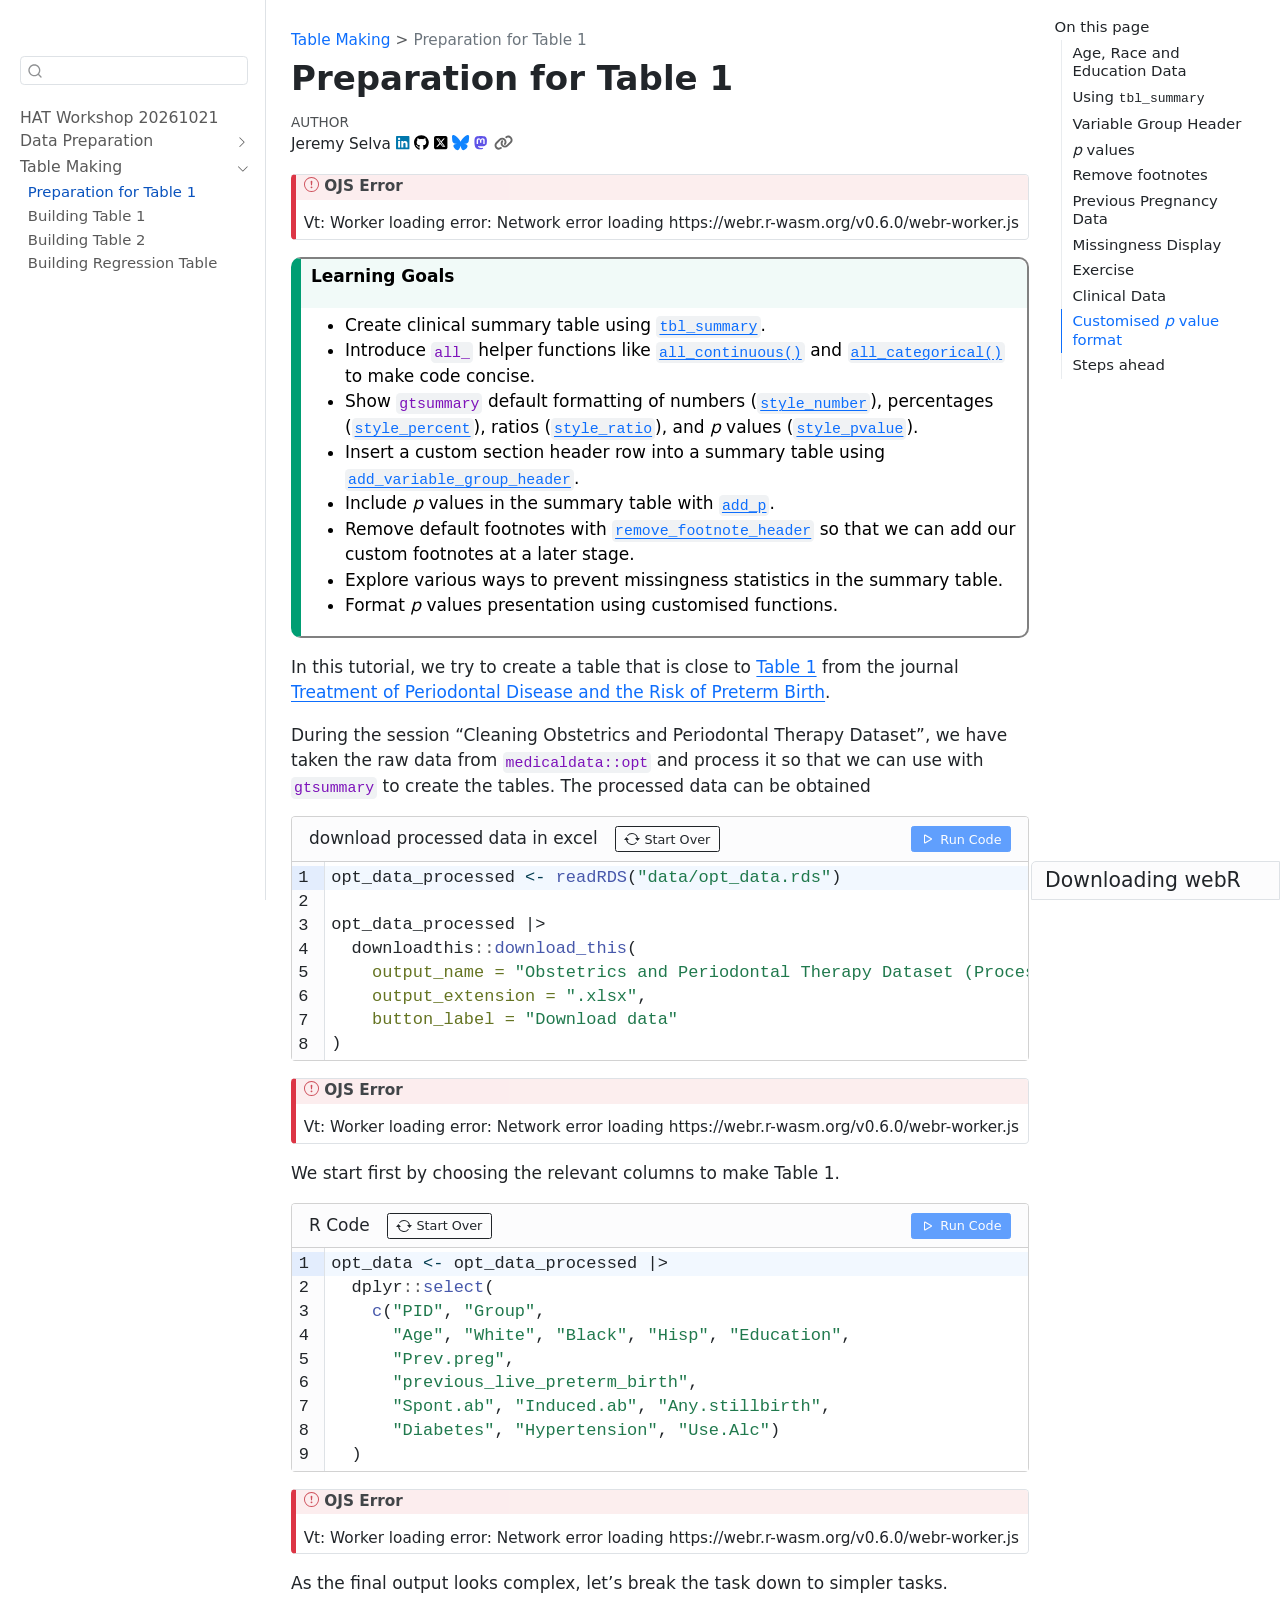
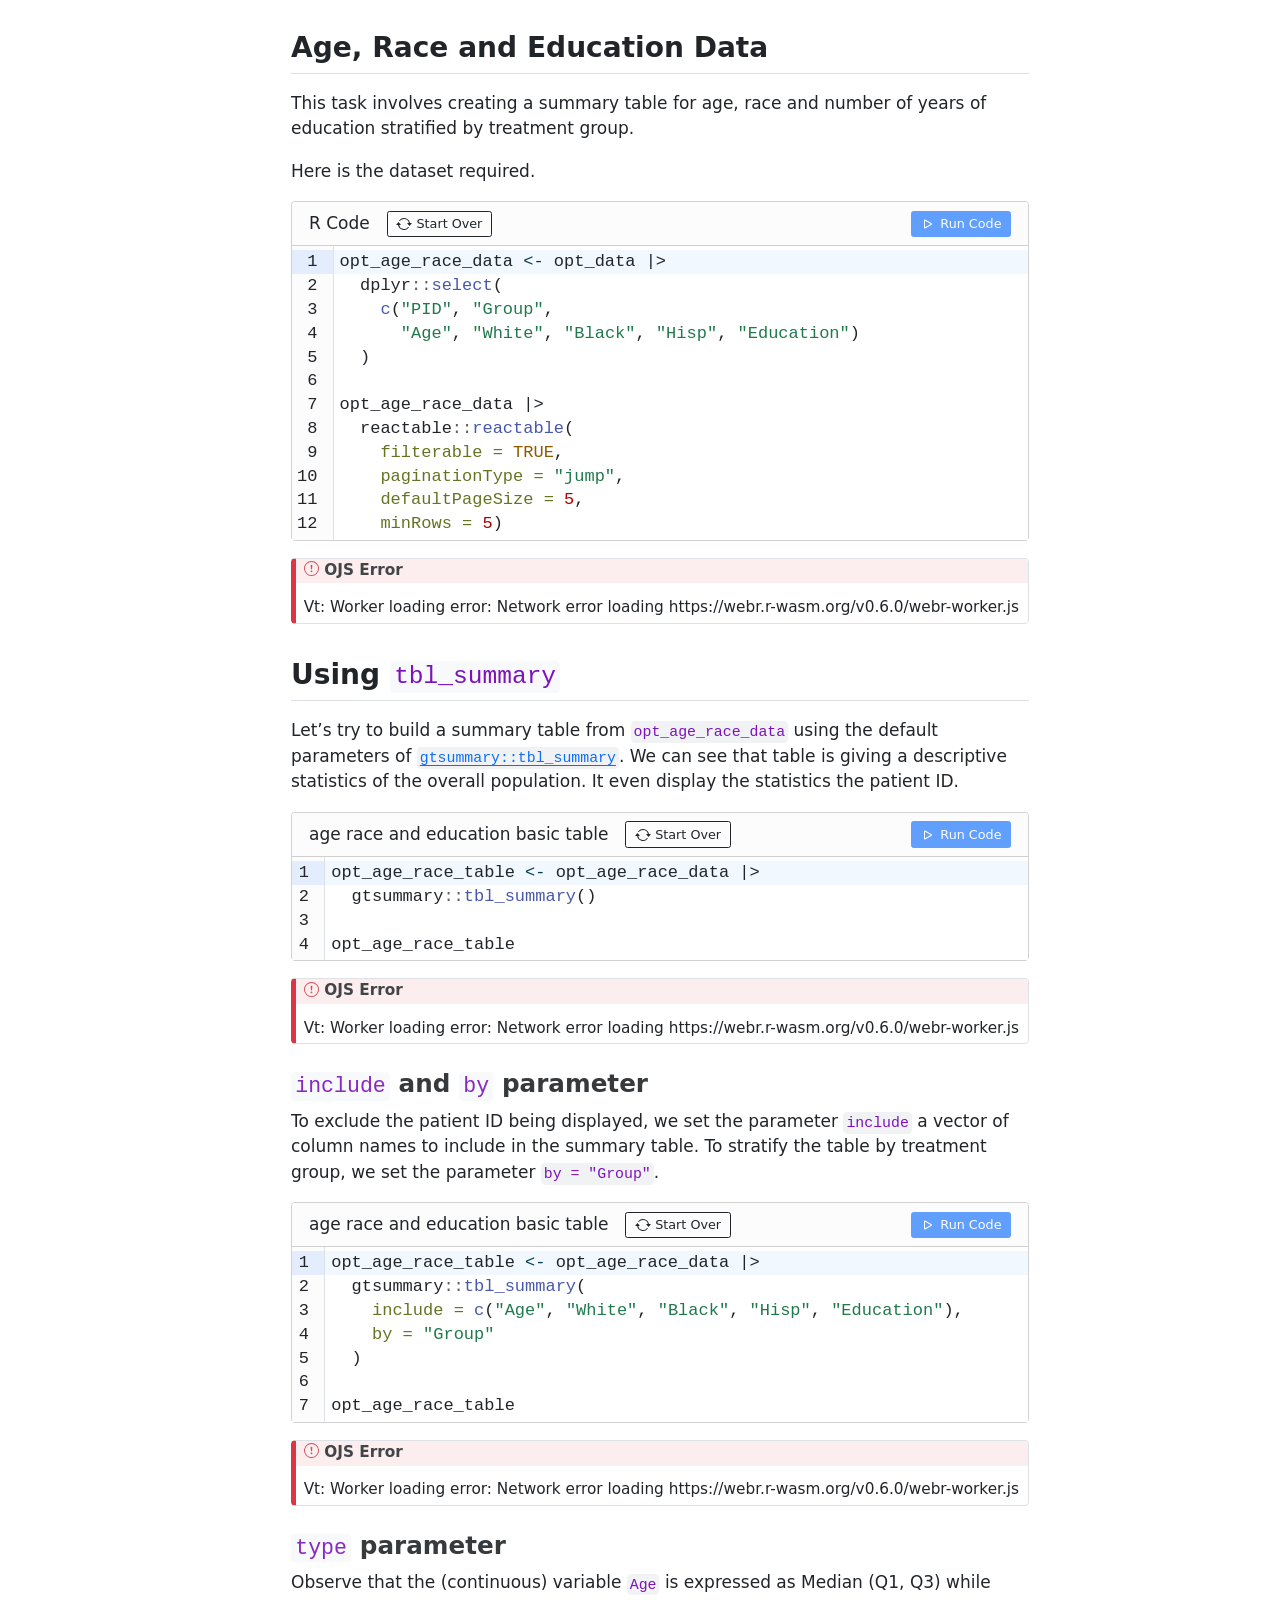
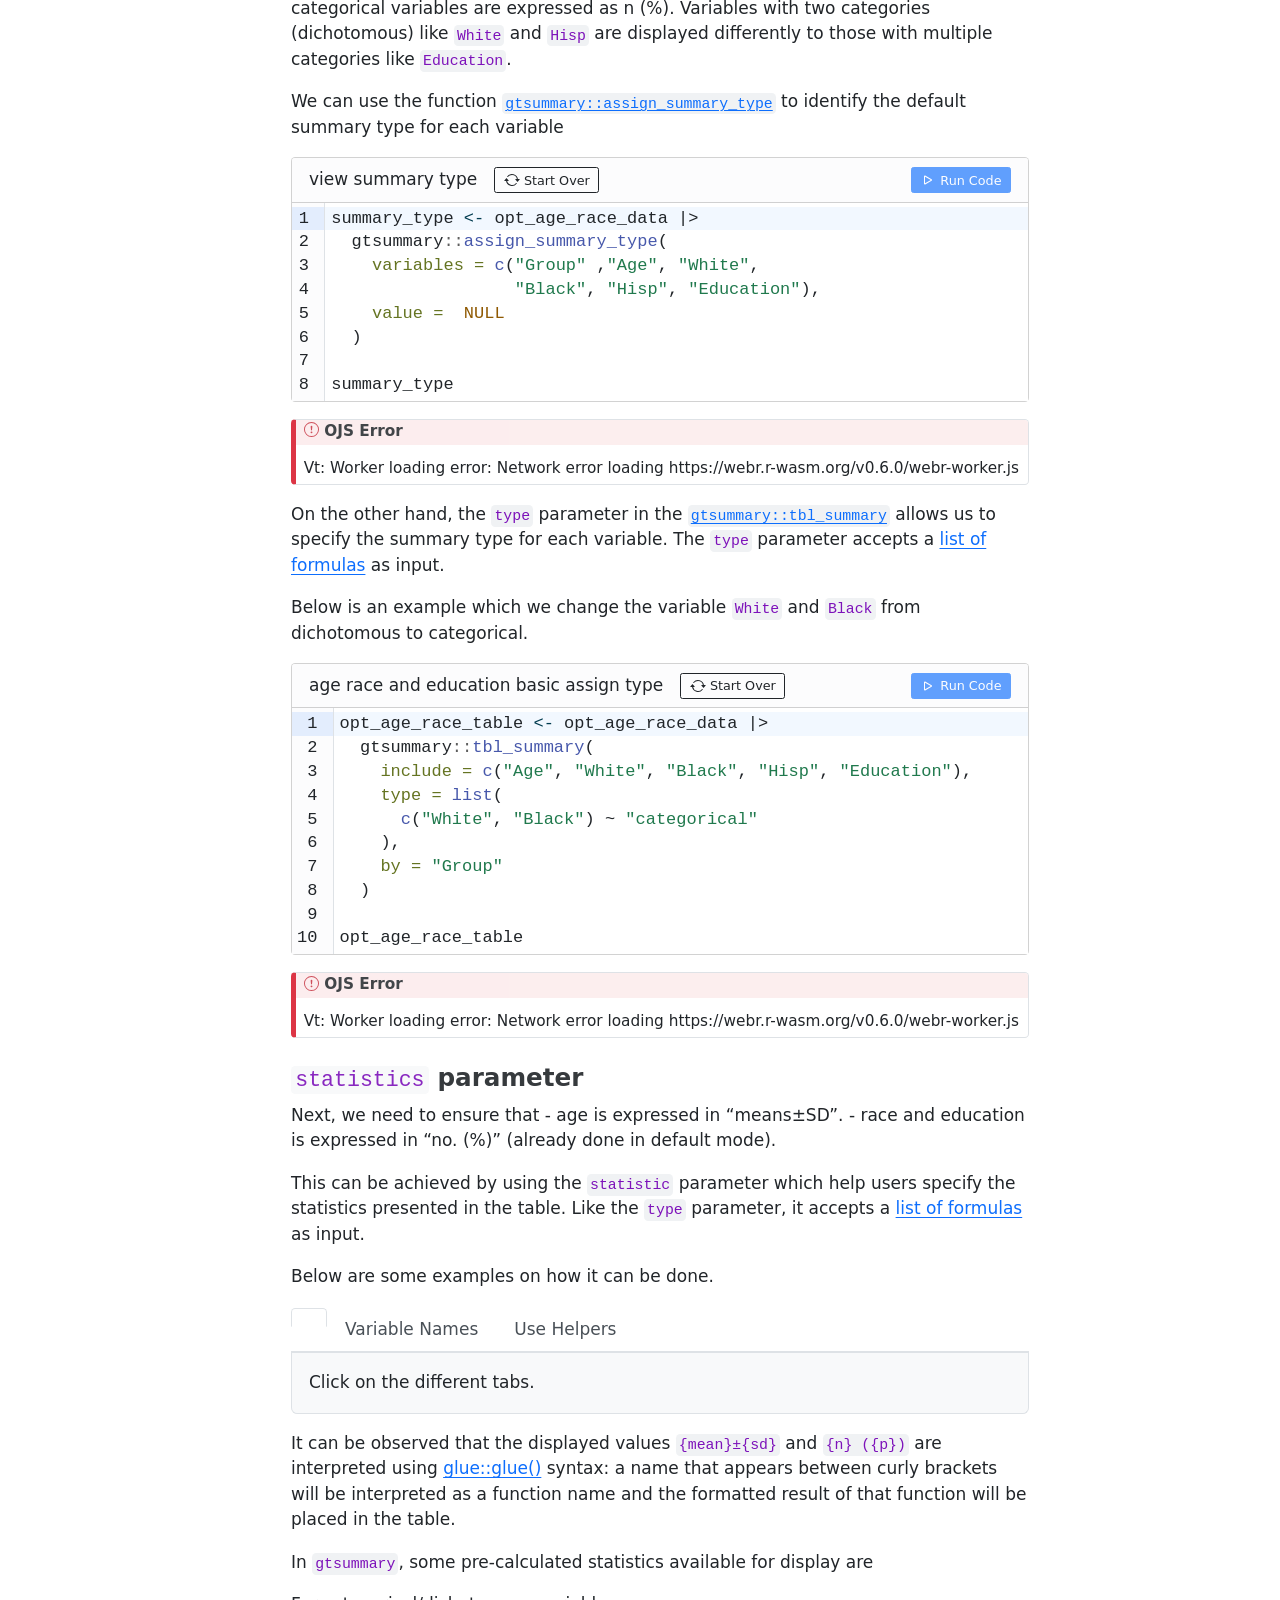
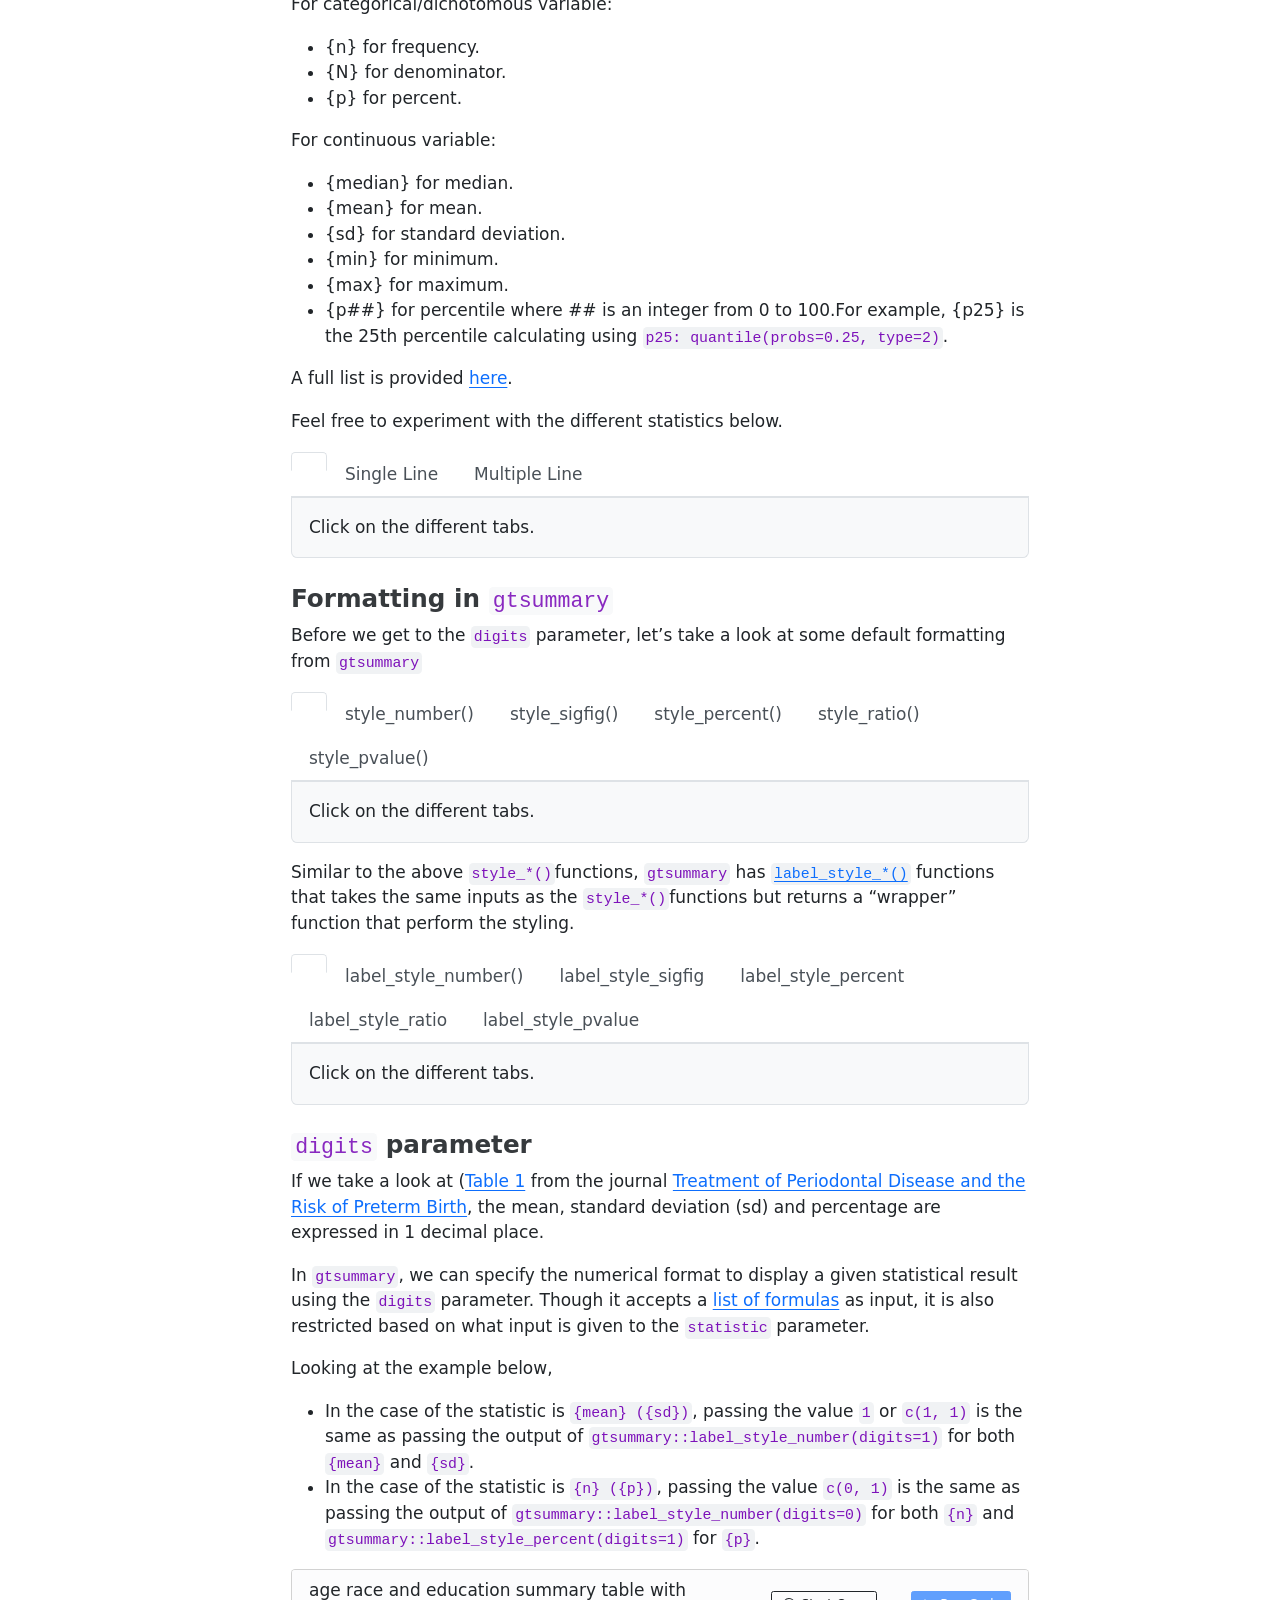
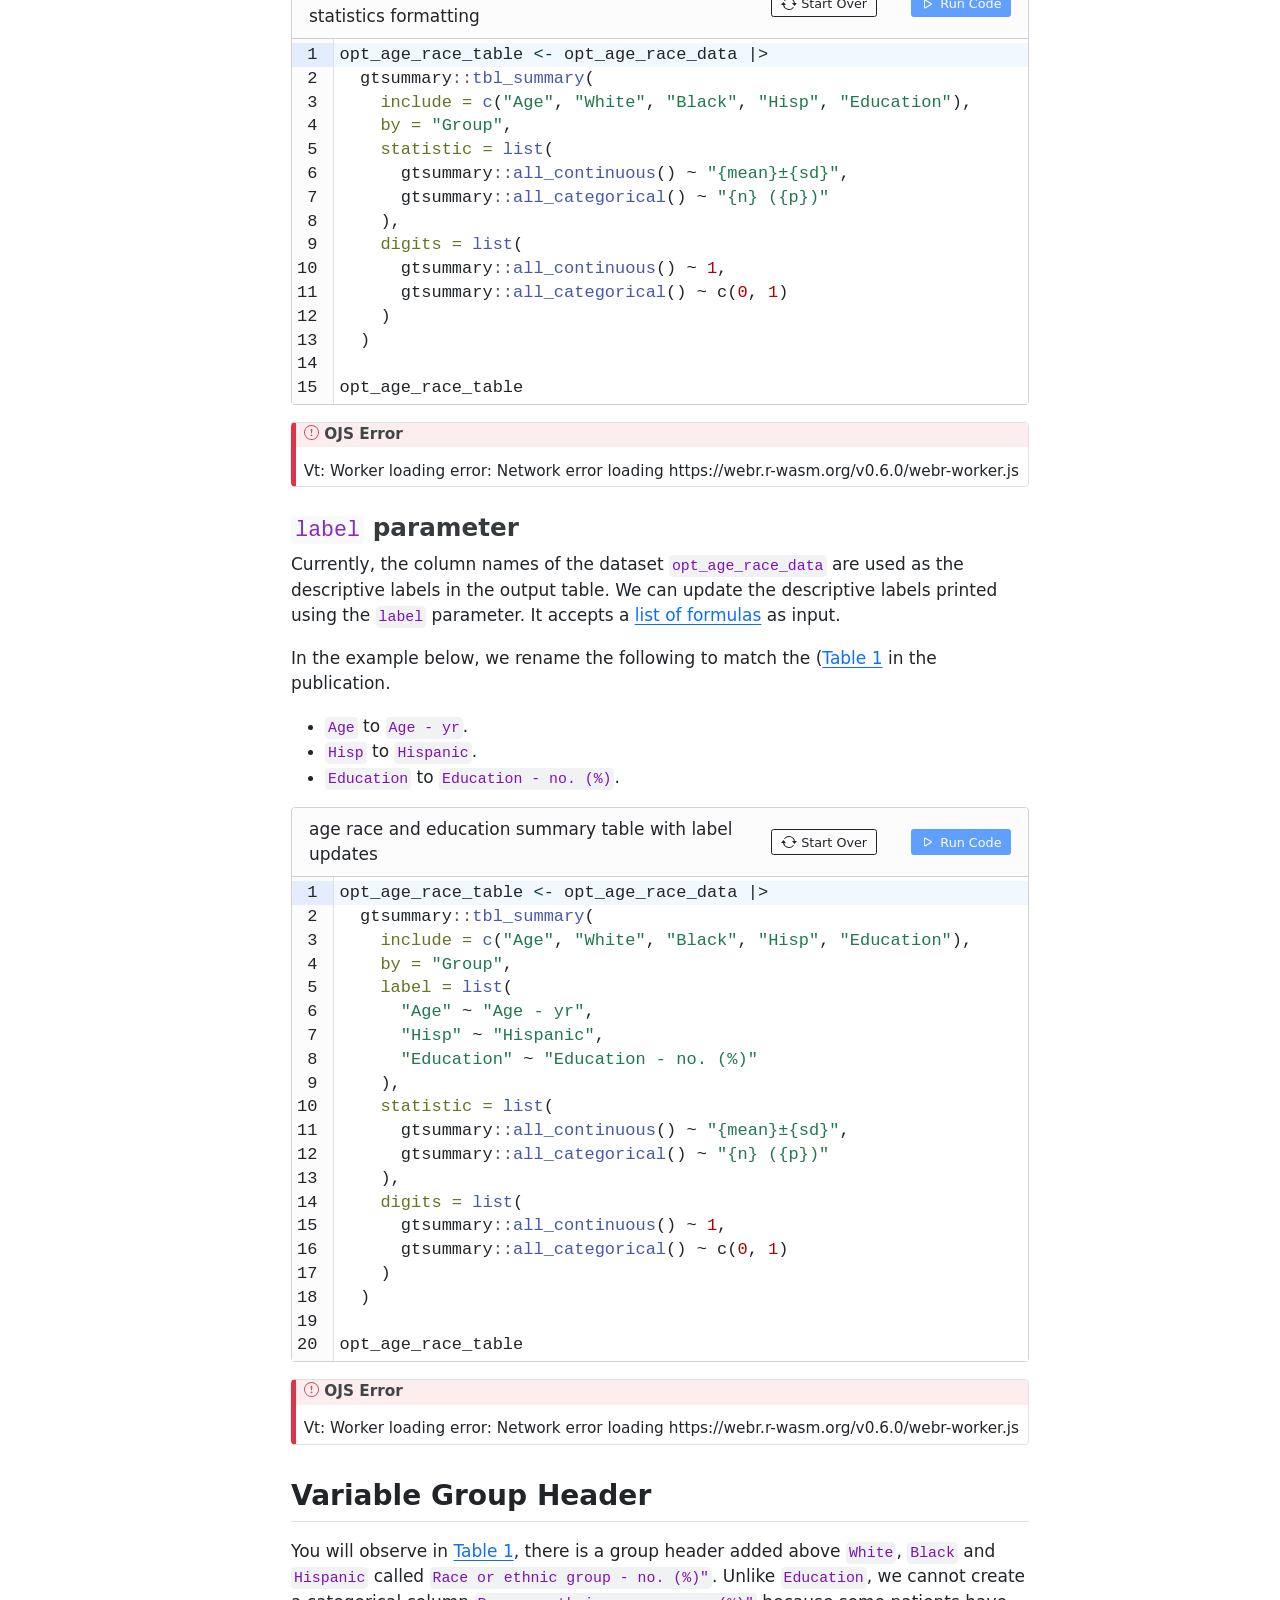
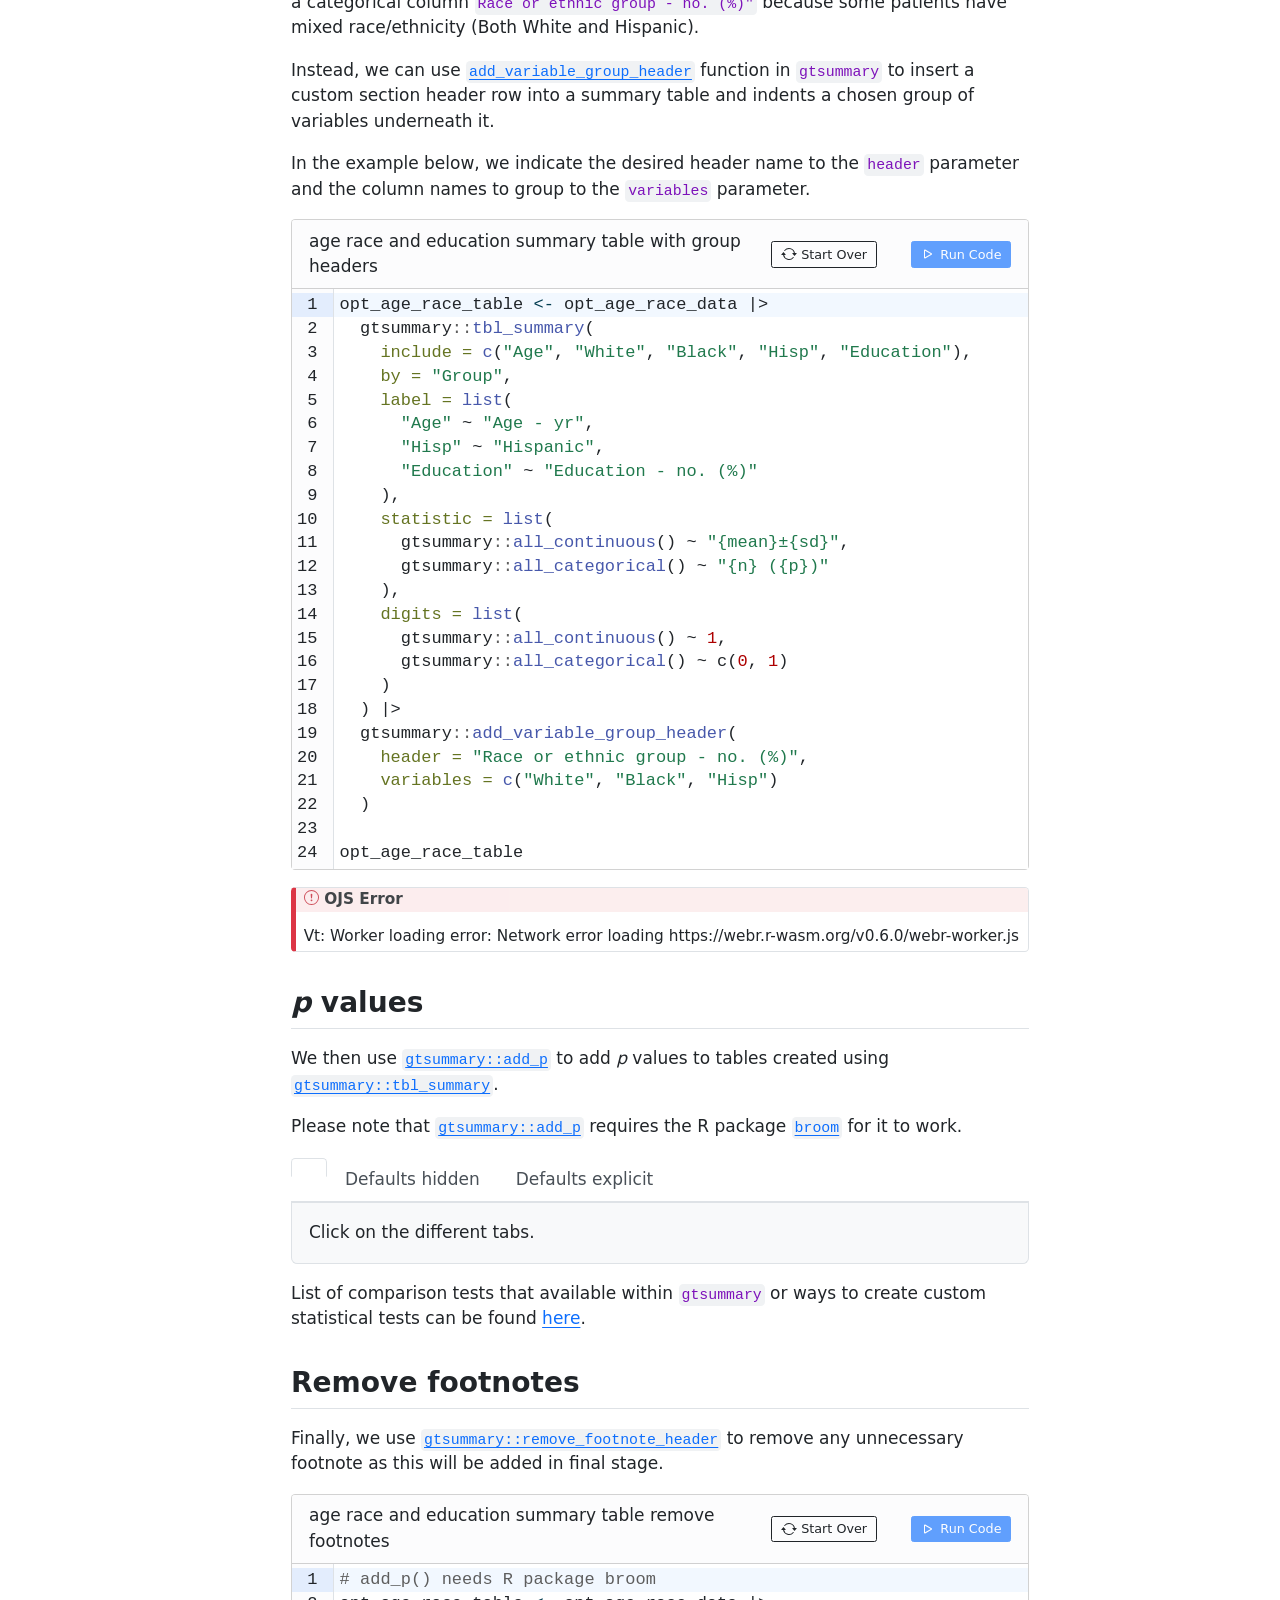
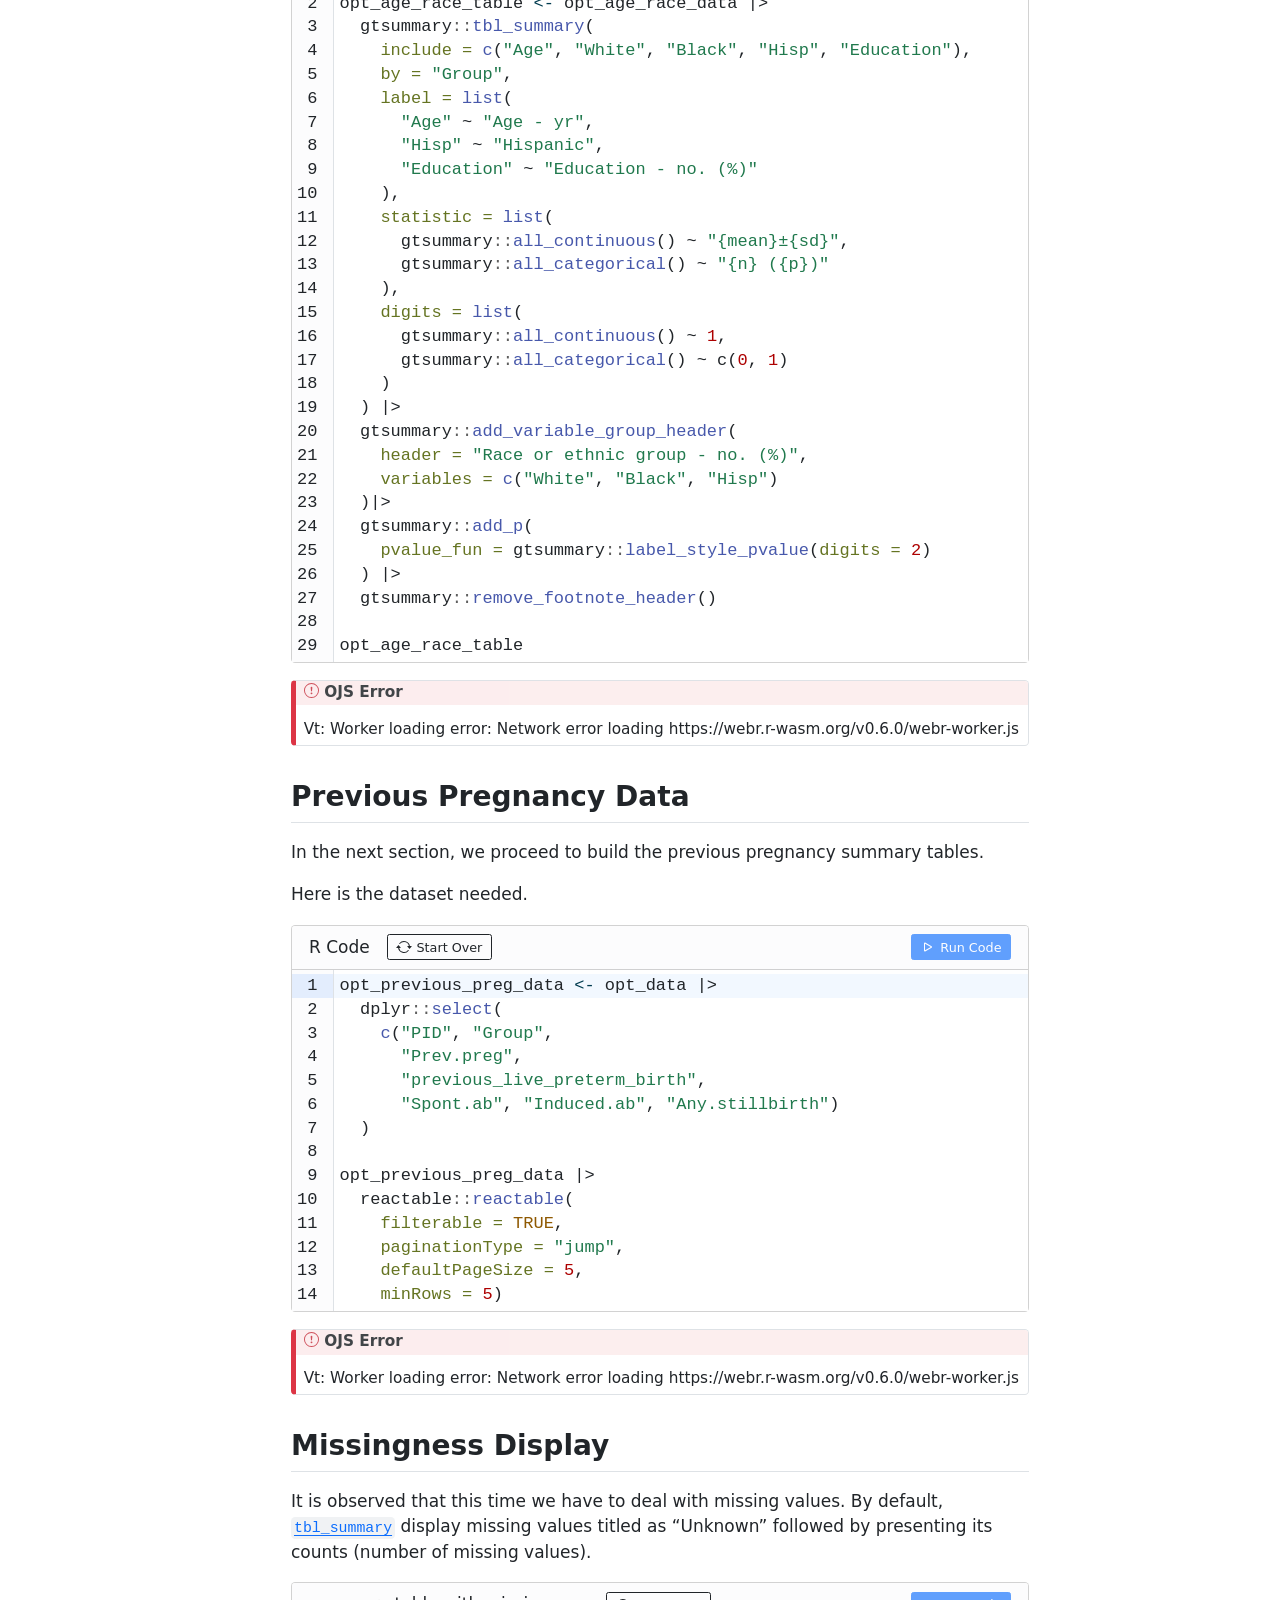
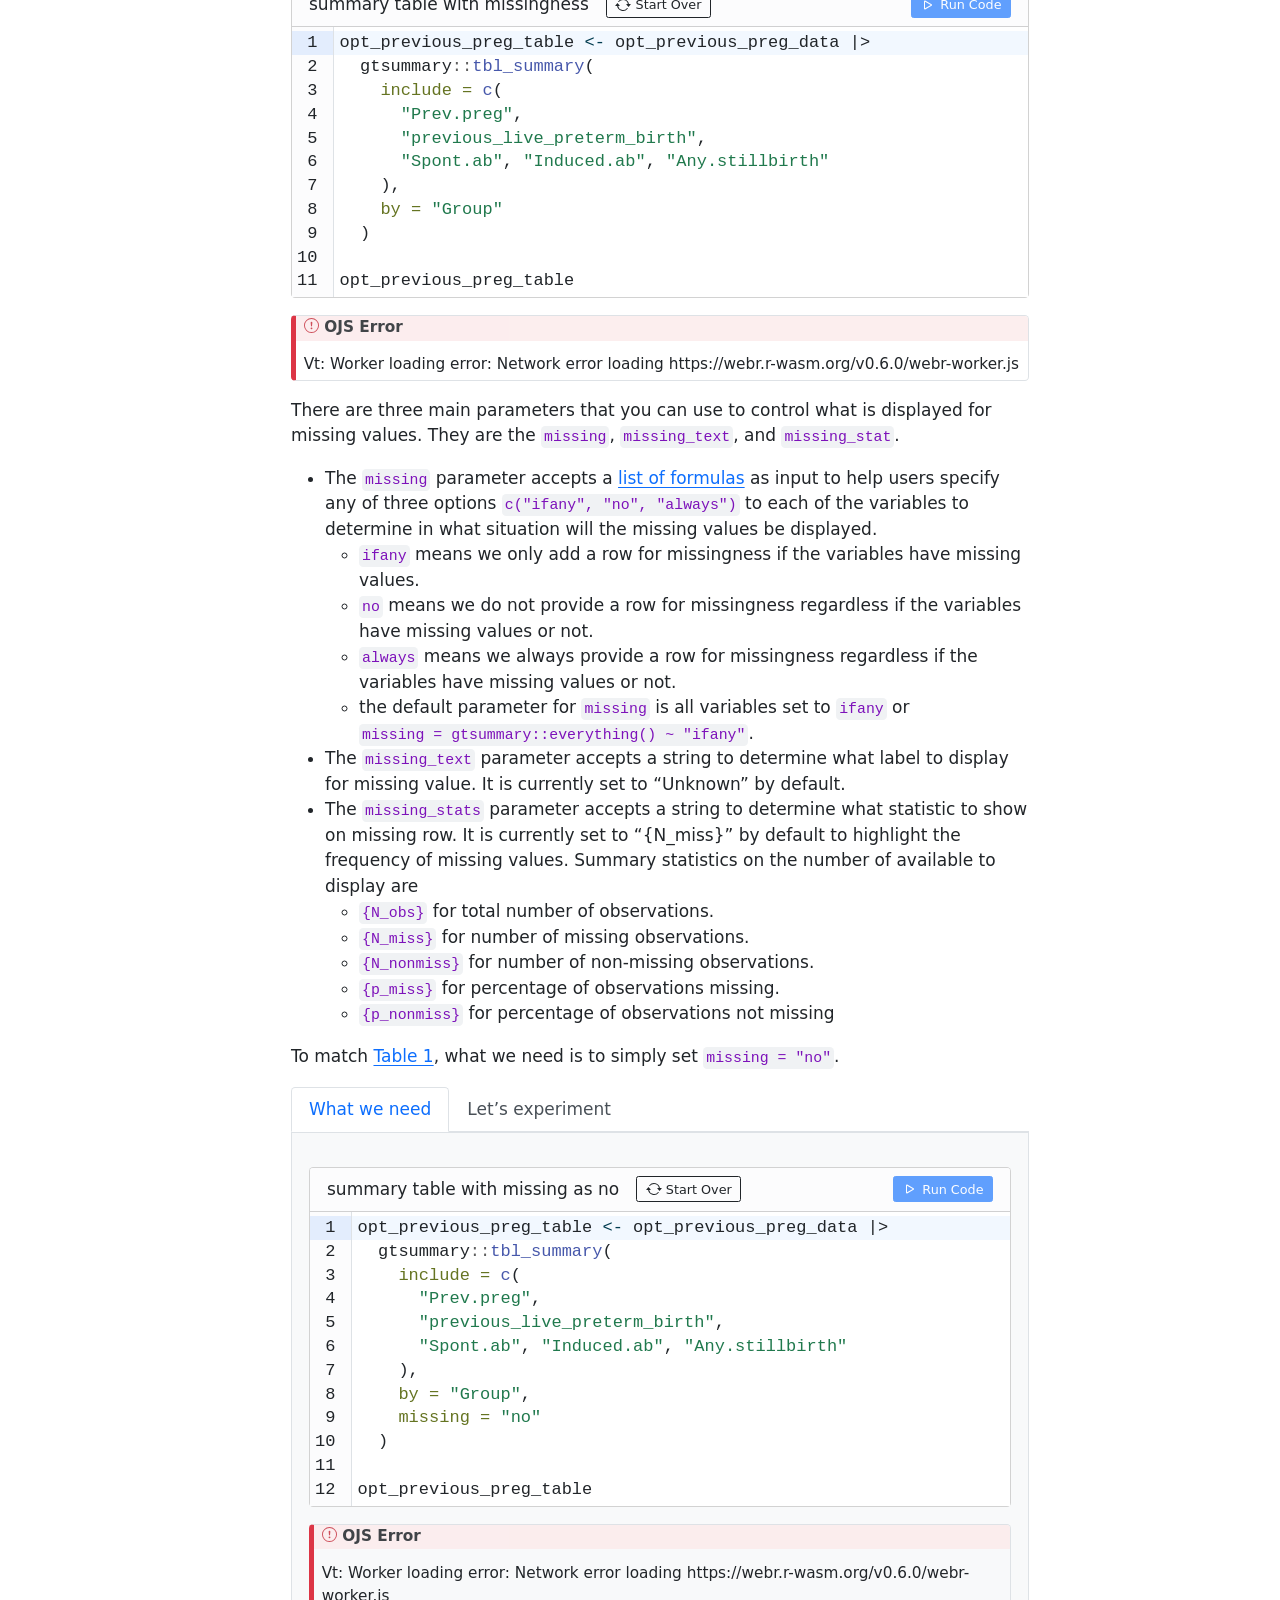
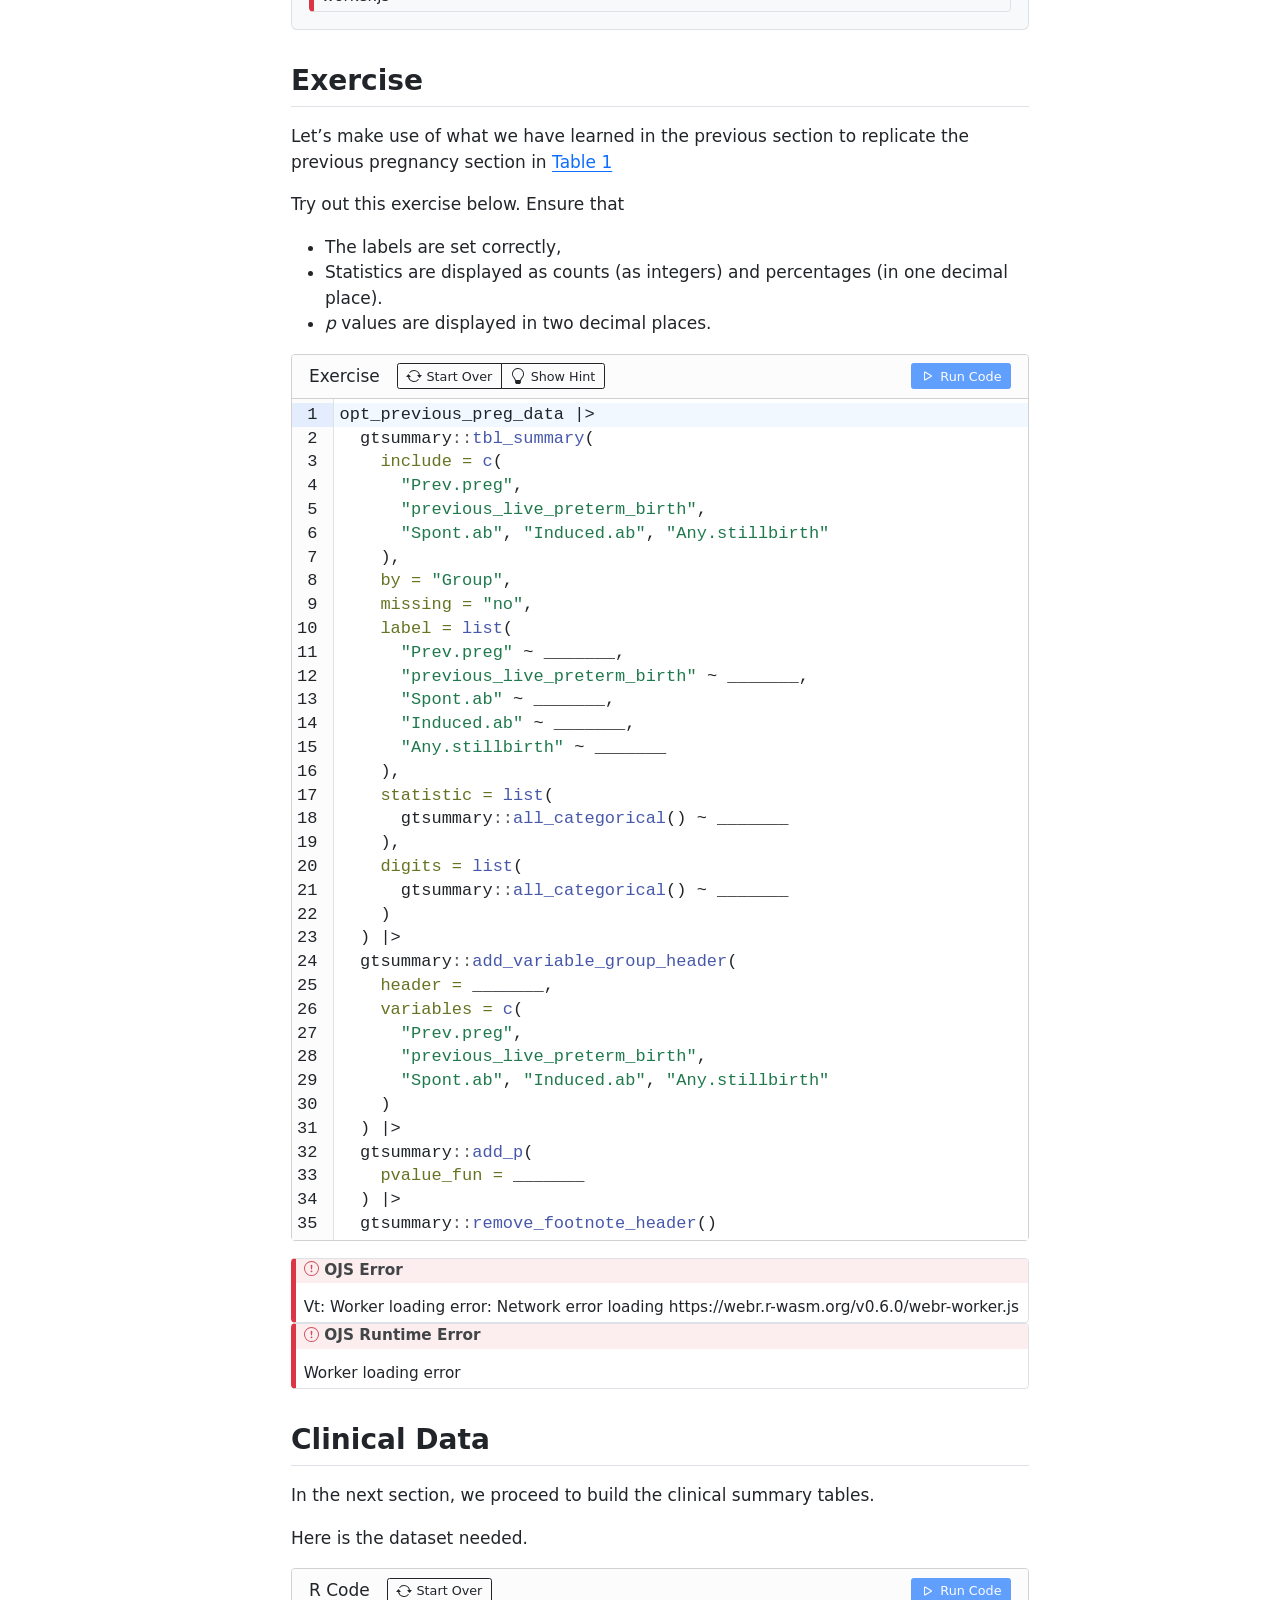
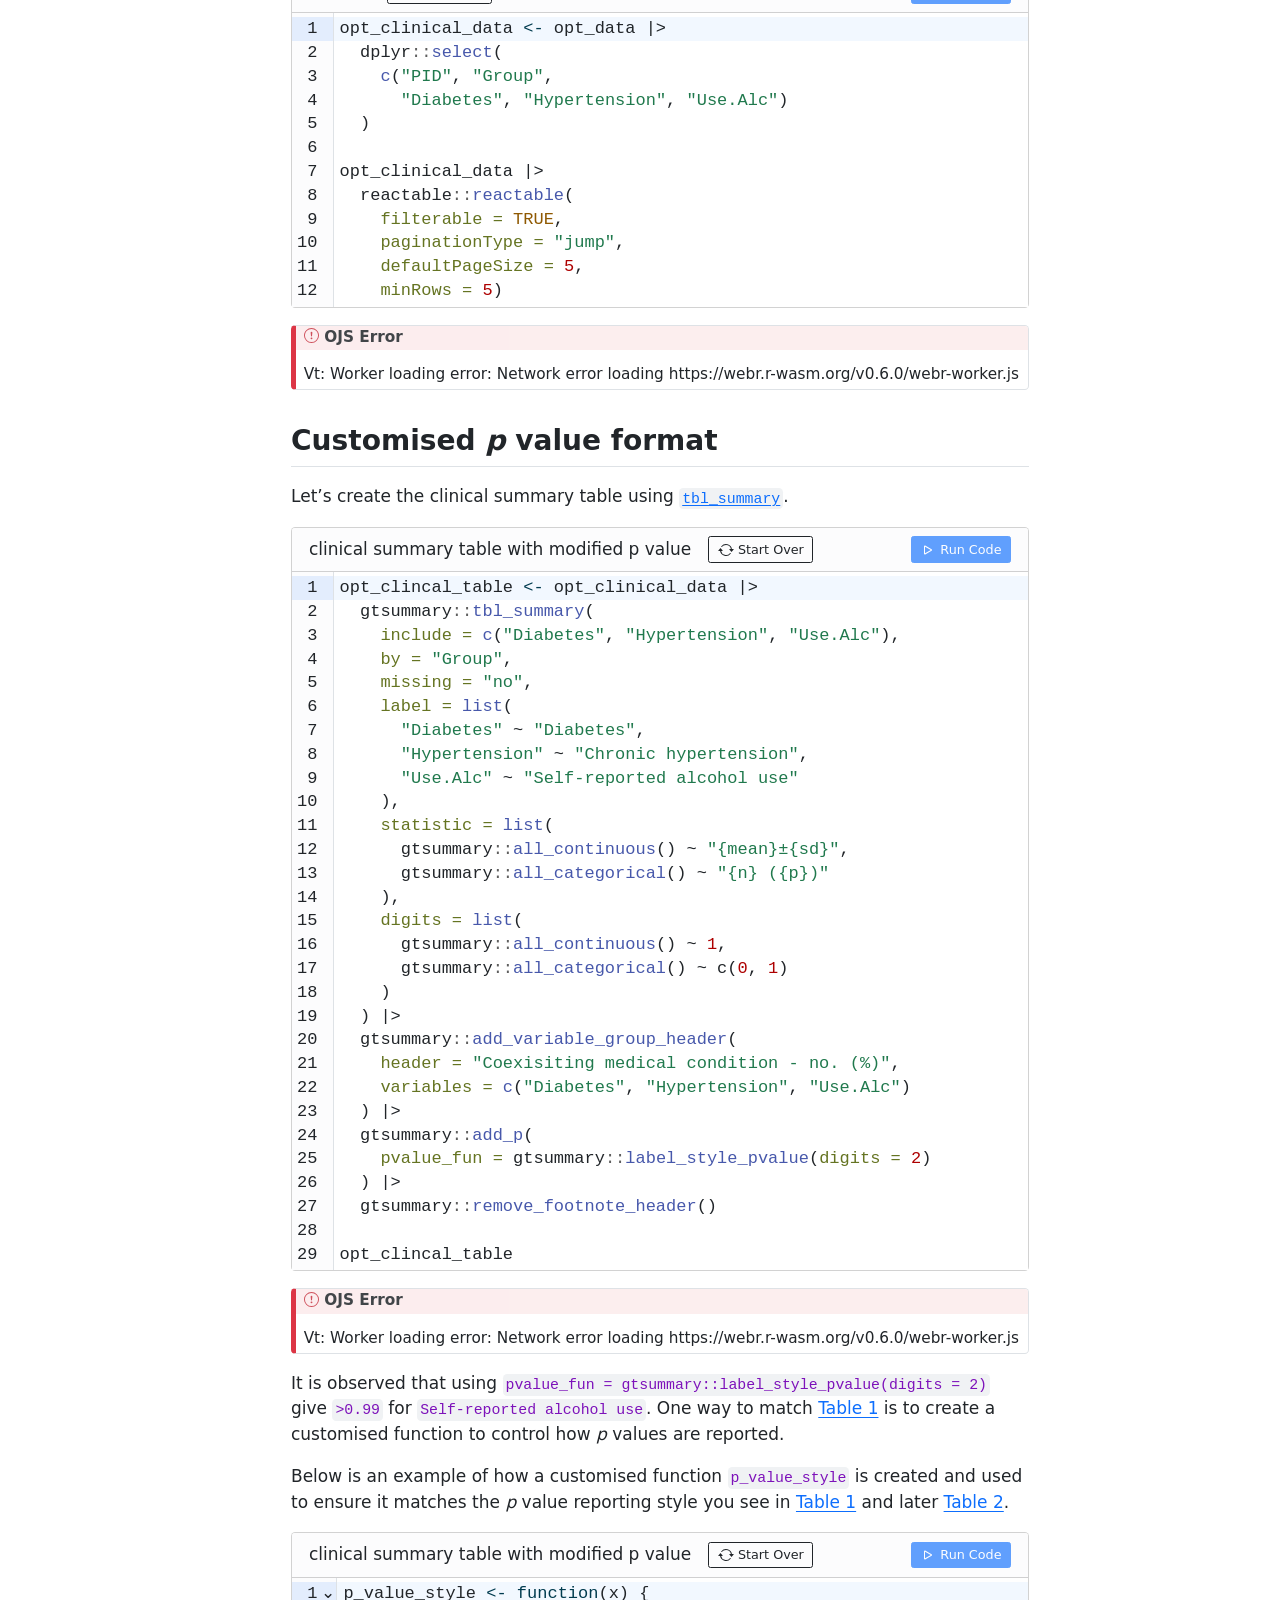
==== commit 7128ff02: "Add learning goals" ====
--- a/docs/table_basic/age_race_edu_table_1.html
+++ b/docs/table_basic/age_race_edu_table_1.html
@@ -78,7 +78,7 @@
 <link href="../site_libs/quarto-html/quarto-syntax-highlighting-ea1d7ac60288e0f1efdbc993fd8432ae.css" rel="stylesheet" id="quarto-text-highlighting-styles">
 <script src="../site_libs/bootstrap/bootstrap.min.js"></script>
 <link href="../site_libs/bootstrap/bootstrap-icons.css" rel="stylesheet">
-<link href="../site_libs/bootstrap/bootstrap-71f74fb38ba799e0c52a7ee3500dc36a.min.css" rel="stylesheet" append-hash="true" id="quarto-bootstrap" data-mode="light">
+<link href="../site_libs/bootstrap/bootstrap-2227e5d5faaab9fa46c5a455101016d9.min.css" rel="stylesheet" append-hash="true" id="quarto-bootstrap" data-mode="light">
 <script src="../site_libs/quarto-contrib/live-runtime/live-runtime.js" type="module"></script>
 <link href="../site_libs/quarto-contrib/live-runtime/live-runtime.css" rel="stylesheet">
 <script id="quarto-search-options" type="application/json">{
@@ -112,7 +112,6 @@
 <link href="../site_libs/quarto-ojs/quarto-ojs.css" rel="stylesheet">
 
 
-<link rel="stylesheet" href="../styles.css">
 </head>
 
 <body class="nav-sidebar docked quarto-light">
@@ -274,6 +273,23 @@
 <script type="webr-1-contents">
 [base64]
 </script>
+</div>
+</div>
+<div class="goals">
+<div class="goals-header">
+<p>Learning Goals</p>
+</div>
+<div class="goals-container">
+<ul>
+<li>Create clinical summary table using <a href="https://www.danieldsjoberg.com/gtsummary/reference/tbl_summary.html" target="_blank"><code>tbl_summary</code></a>.</li>
+<li>Introduce <code>all_</code> helper functions like <a href="https://www.danieldsjoberg.com/gtsummary/reference/select_helpers.html" target="_blank"><code>all_continuous()</code></a> and <a href="https://www.danieldsjoberg.com/gtsummary/reference/select_helpers.html" target="_blank"><code>all_categorical()</code></a> to make code concise.</li>
+<li>Show <code>gtsummary</code> default formatting of numbers (<a href="https://www.danieldsjoberg.com/gtsummary/reference/style_number.html" target="_blank"><code>style_number</code></a>), percentages (<a href="https://www.danieldsjoberg.com/gtsummary/reference/style_percent.html" target="_blank"><code>style_percent</code></a>), ratios (<a href="https://www.danieldsjoberg.com/gtsummary/reference/style_sigfig.html" target="_blank"><code>style_ratio</code></a>), and <em>p</em> values (<a href="https://www.danieldsjoberg.com/gtsummary/reference/style_pvalue.html" target="_blank"><code>style_pvalue</code></a>).</li>
+<li>Insert a custom section header row into a summary table using <a href="https://www.danieldsjoberg.com/gtsummary/reference/add_variable_group_header.html" target="_blank"><code>add_variable_group_header</code></a>.</li>
+<li>Include <em>p</em> values in the summary table with <a href="https://www.danieldsjoberg.com/gtsummary/reference/add_p.tbl_summary.html" target="_blank"><code>add_p</code></a>.</li>
+<li>Remove default footnotes with <a href="https://www.danieldsjoberg.com/gtsummary/reference/modify_footnote2.html" target="_blank"><code>remove_footnote_header</code></a> so that we can add our custom footnotes at a later stage.</li>
+<li>Explore various ways to prevent missingness statistics in the summary table.</li>
+<li>Format <em>p</em> values presentation using customised functions.</li>
+</ul>
 </div>
 </div>
 <p>In this tutorial, we try to create a table that is close to <a href="https://www.nejm.org/cms/10.1056/NEJMoa062249/asset/c676621f-111e-4299-a7a3-082bbe922f9a/assets/images/large/nejmoa062249_t1.jpg" target="_blank">Table 1</a> from the journal <a href="https://www.nejm.org/doi/full/10.1056/NEJMoa062249" target="_blank">Treatment of Periodontal Disease and the Risk of Preterm Birth</a>.</p>
